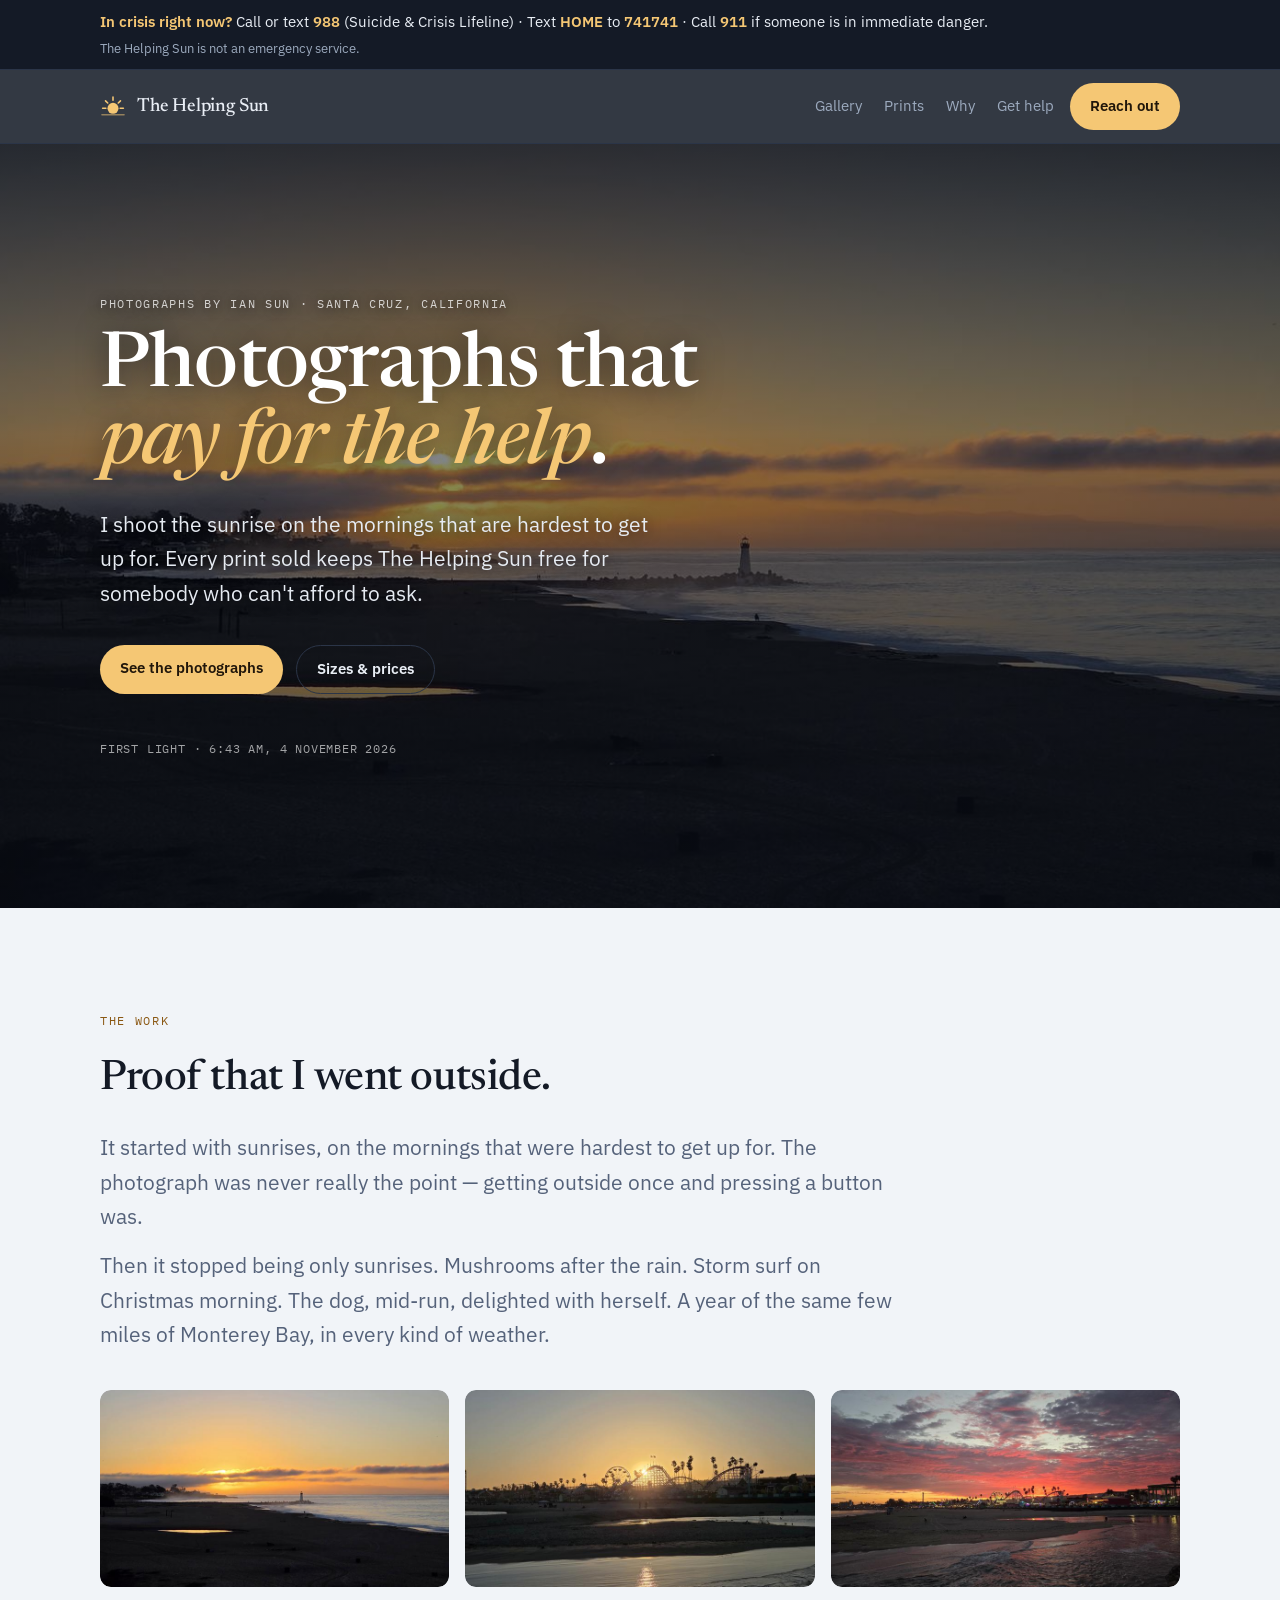
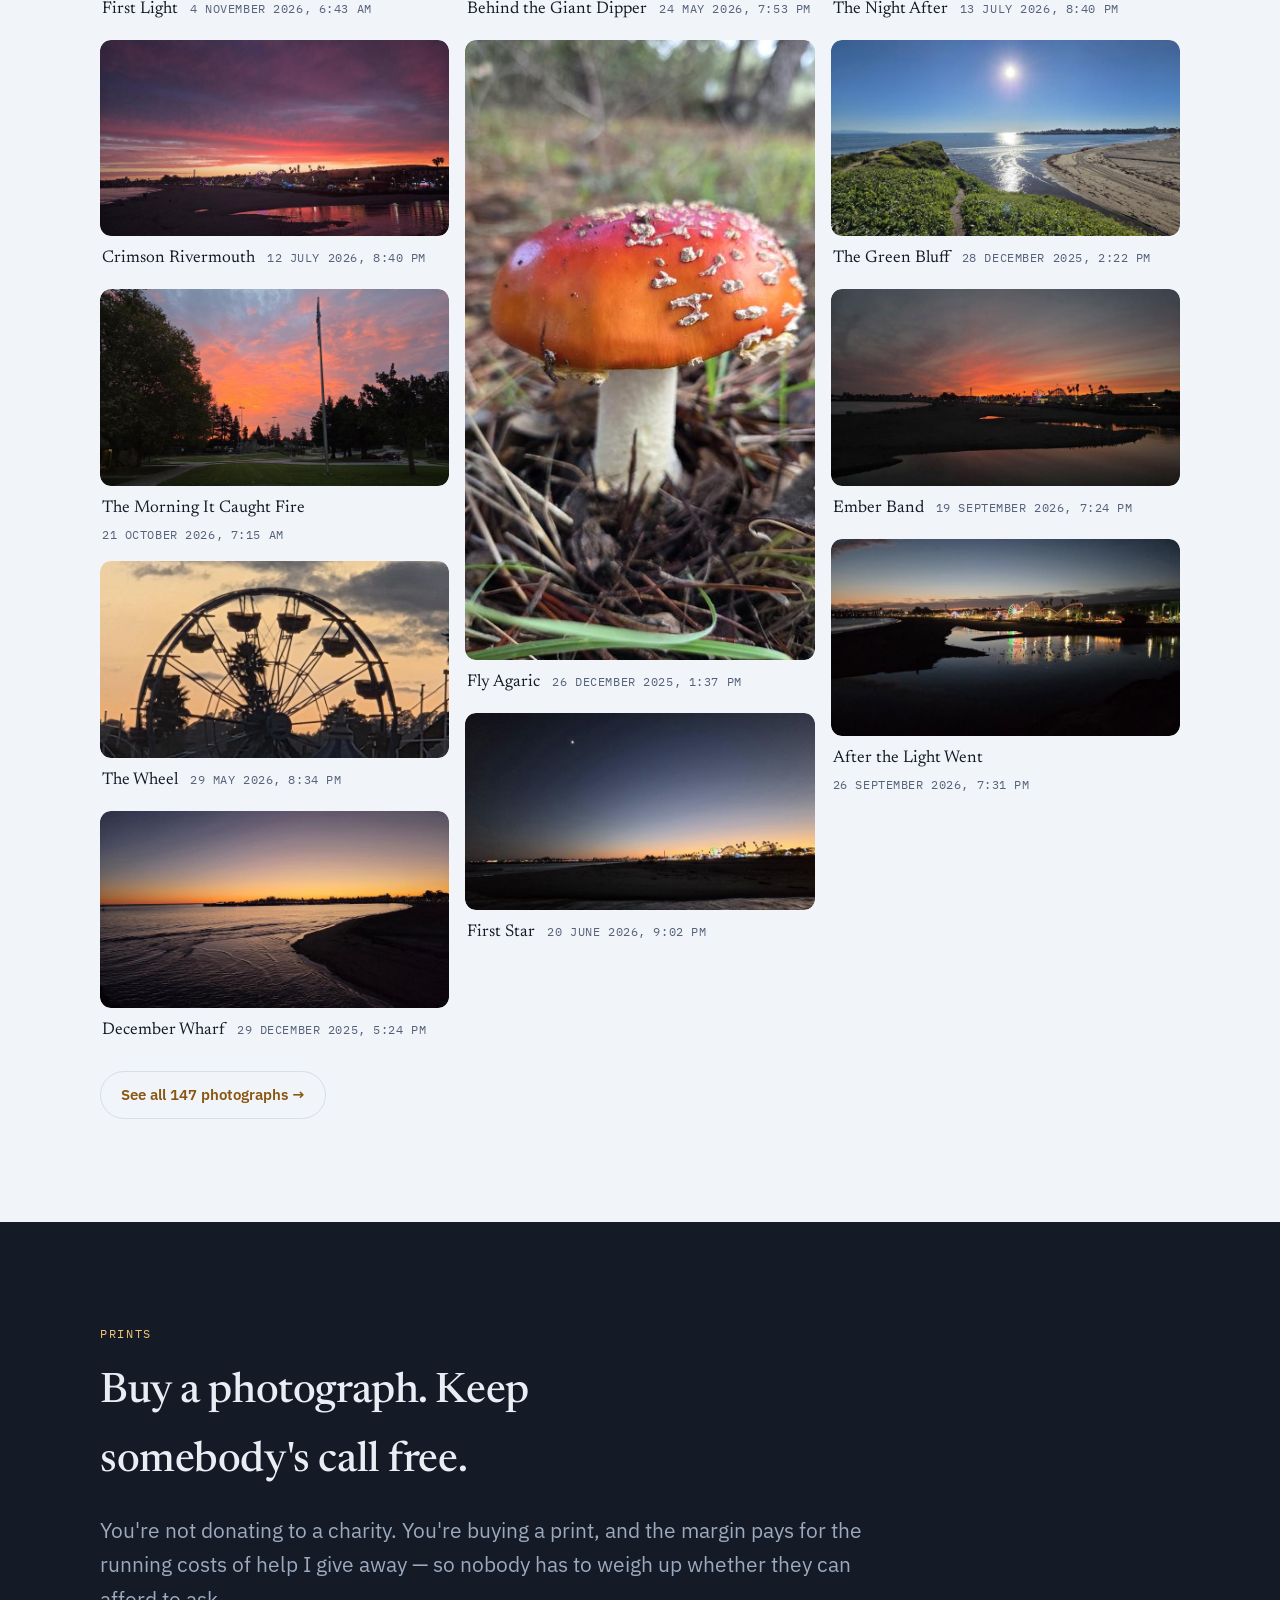
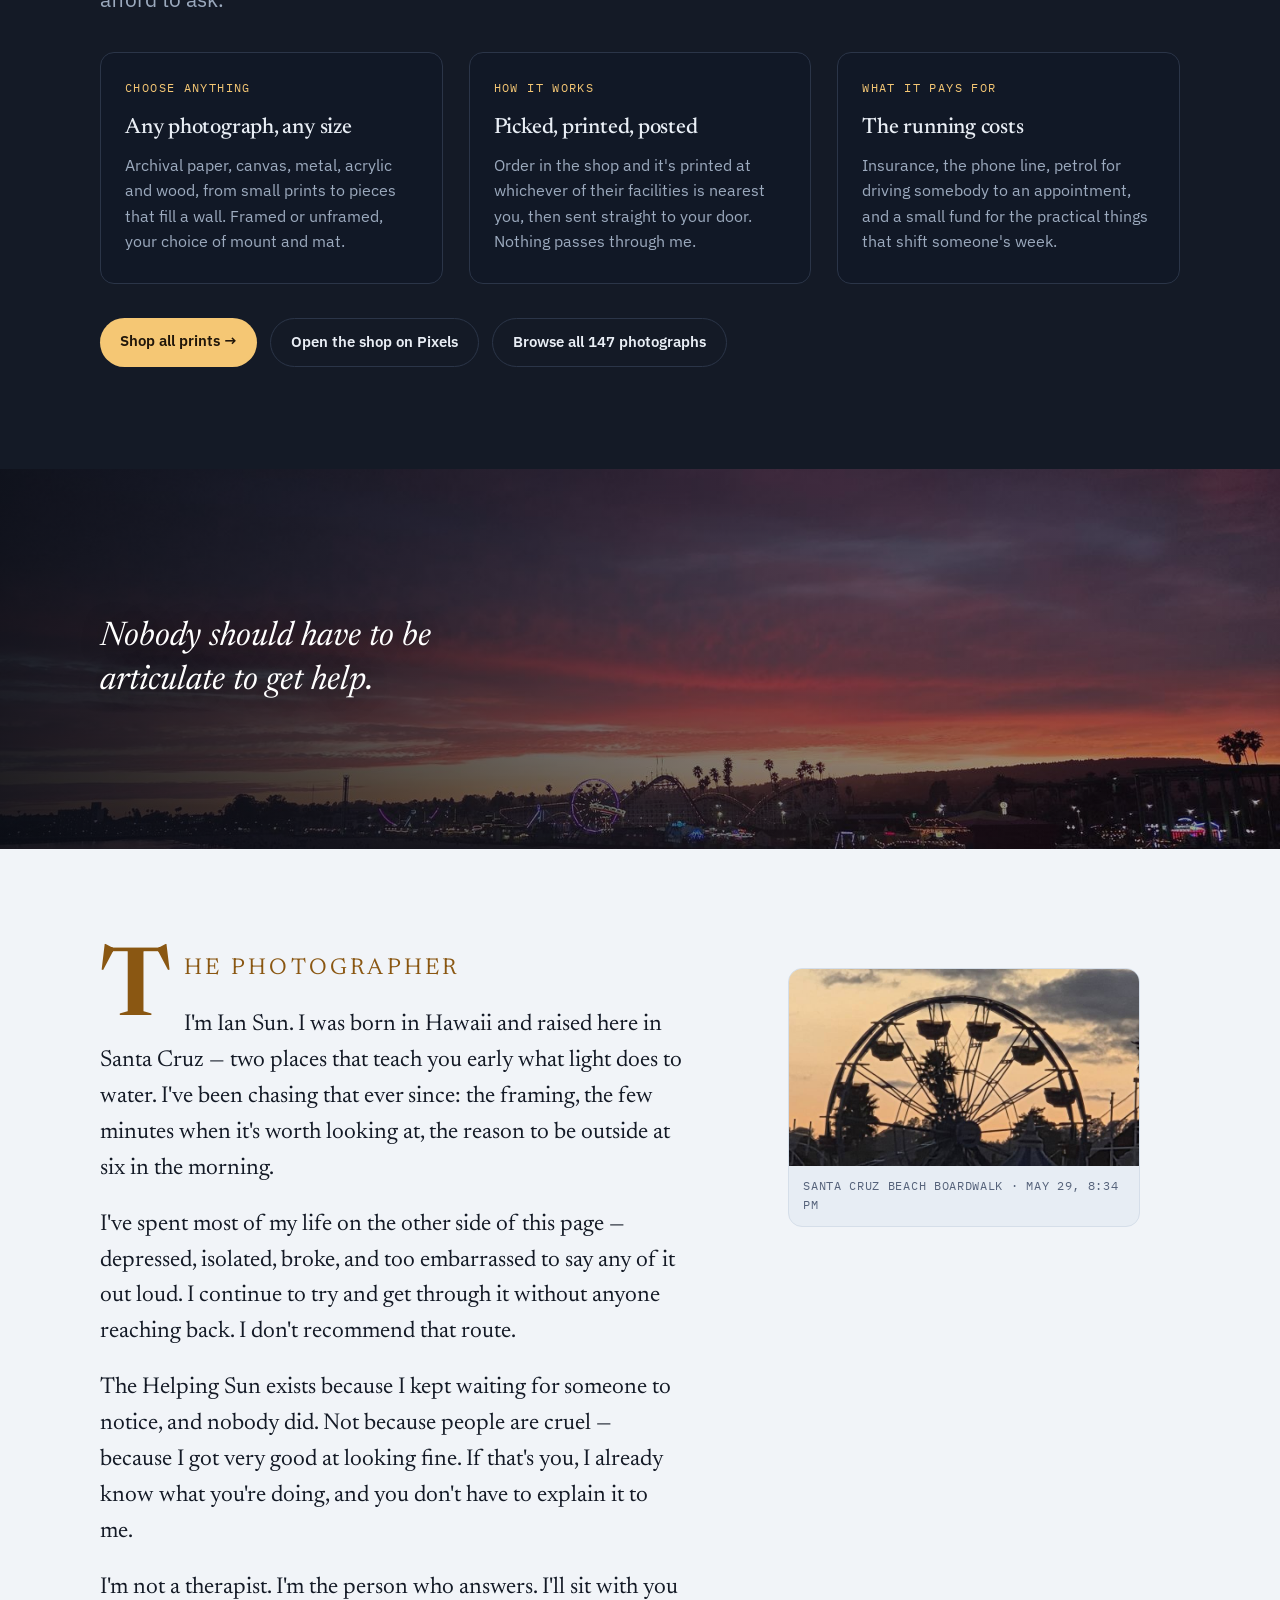
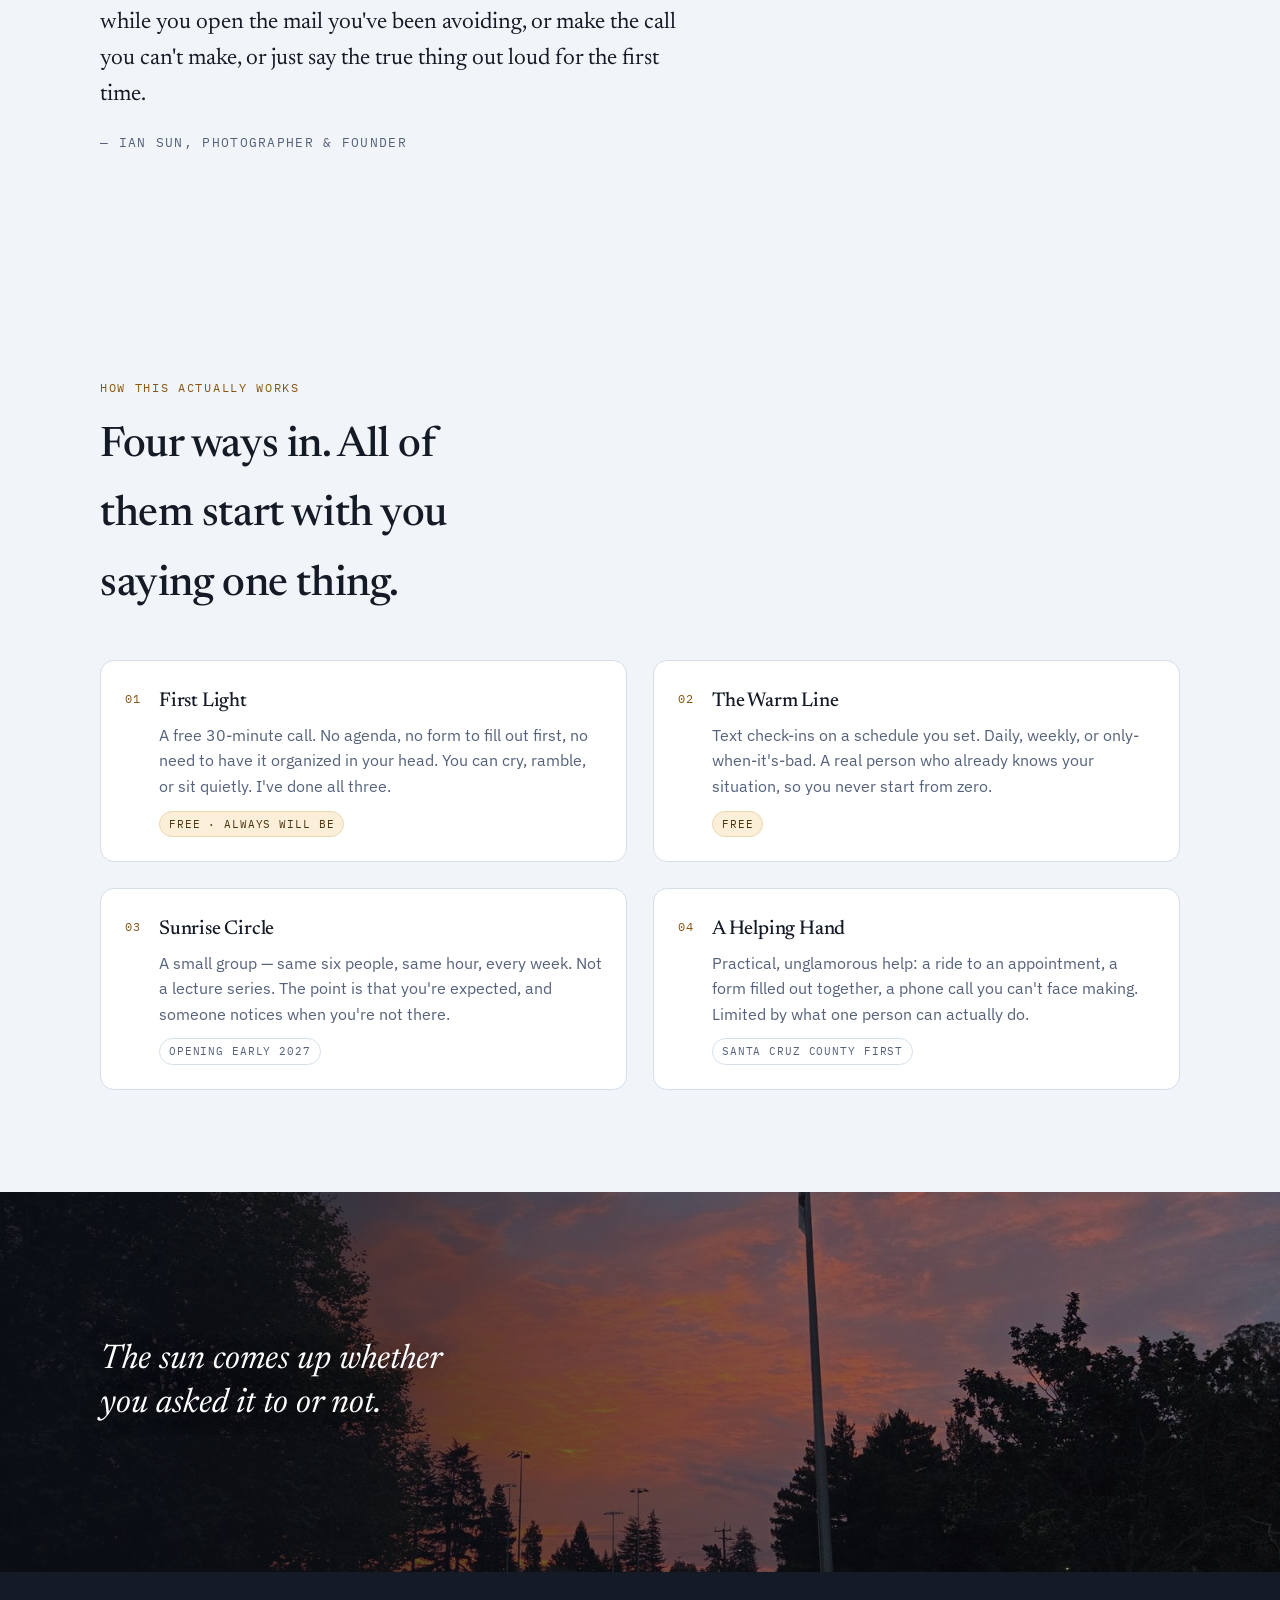
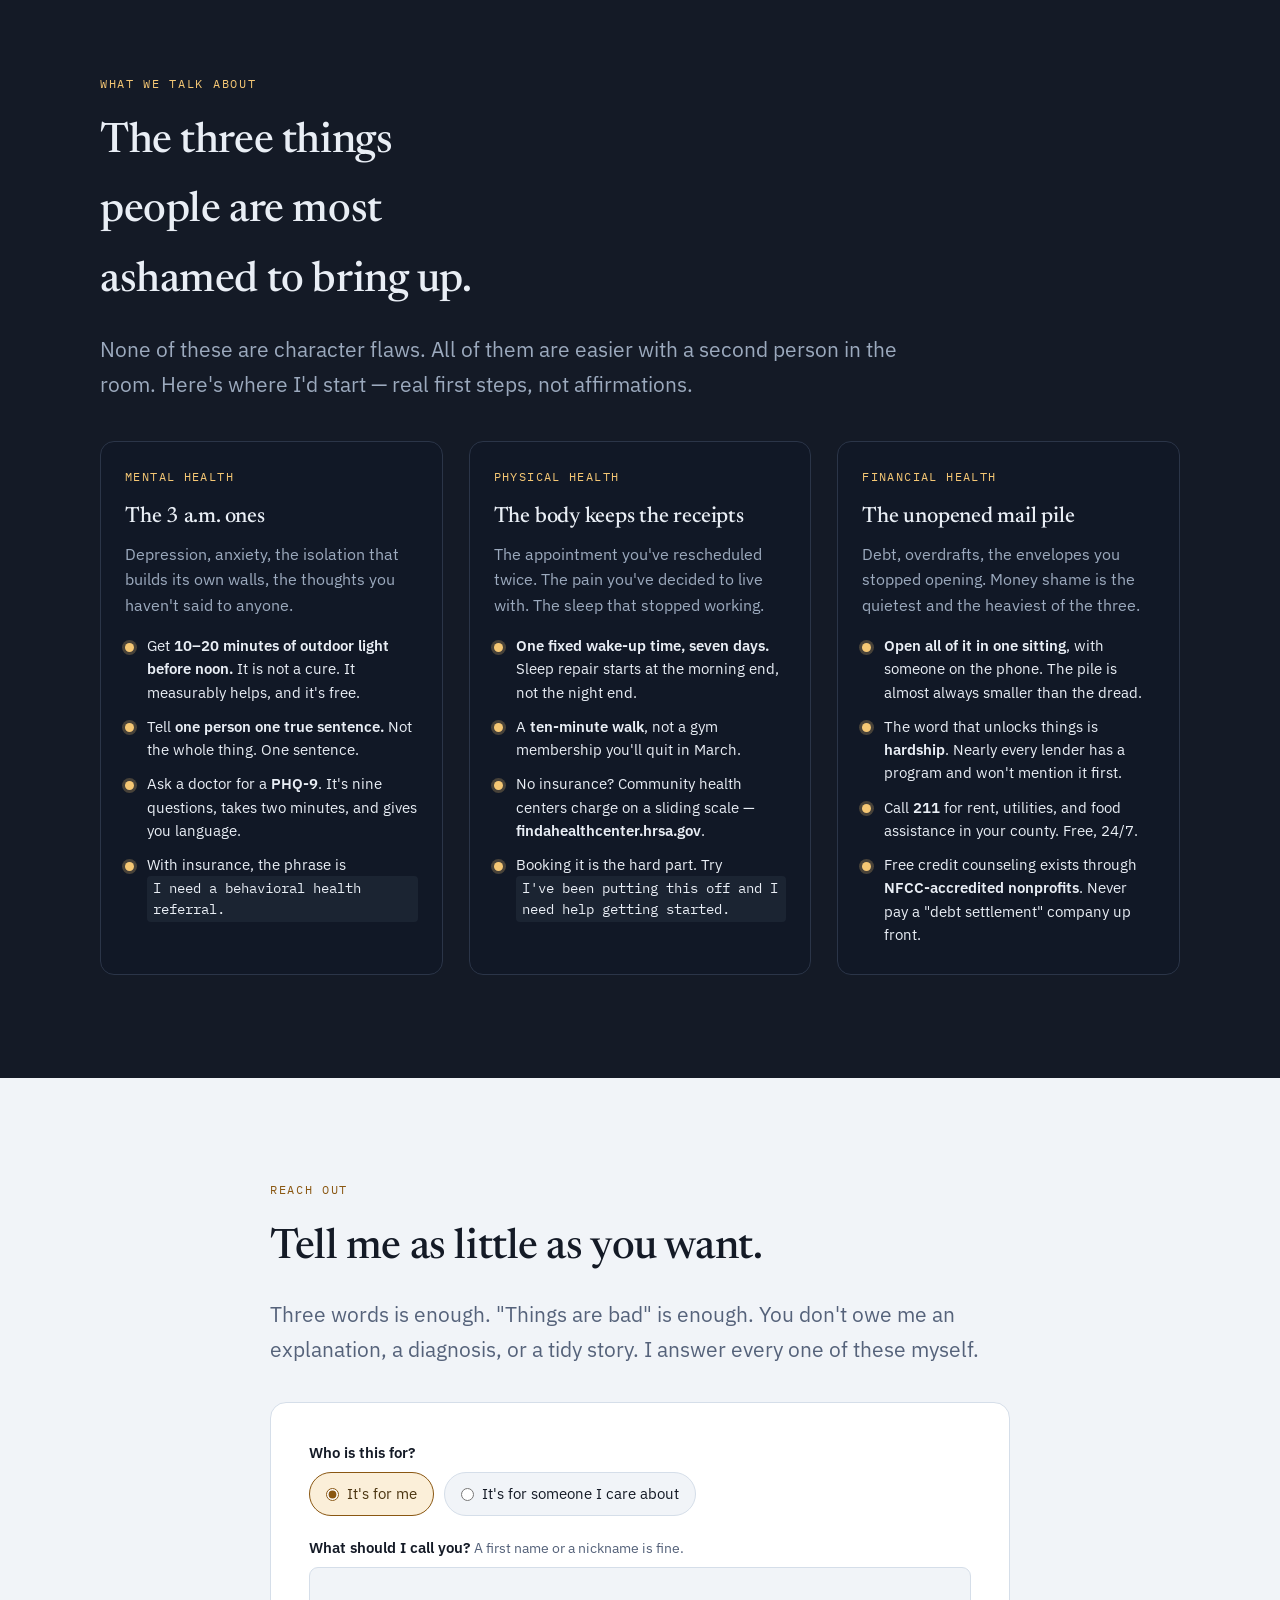
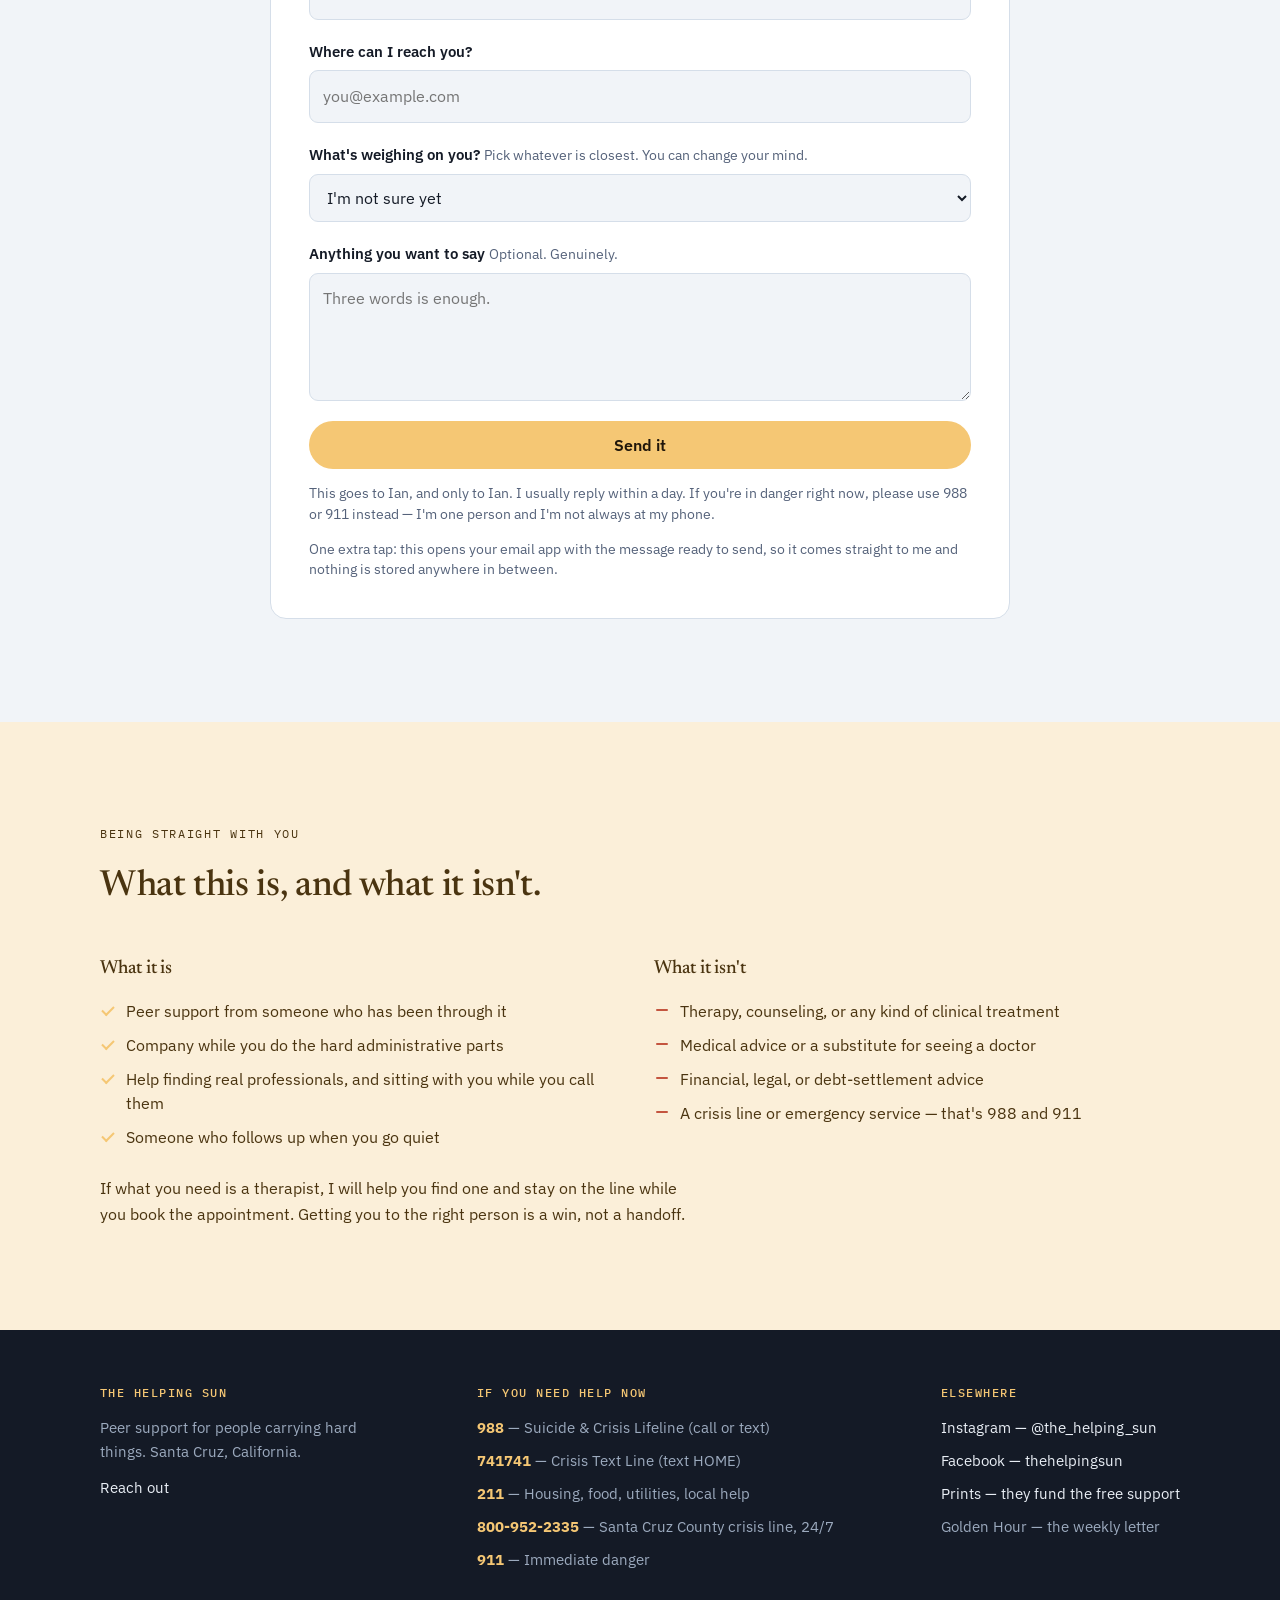
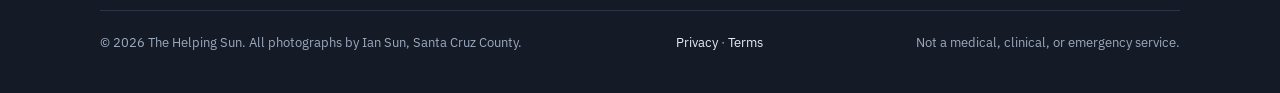
==== site/index.html @ 59887aac "Stop the site mirroring the shop, and show only names a person chose Ian asked for this plainly: loa" ====
<!doctype html>
<html lang="en">
<head>
<meta charset="utf-8">
<meta name="viewport" content="width=device-width, initial-scale=1, viewport-fit=cover">
<meta name="claude:viewport-fit-sides" content="cover">
<title>The Helping Sun</title>
<link rel="canonical" href="https://thehelpingsun.com/">
<meta name="description" content="Landscape photographs of the Monterey Bay and Santa Cruz County by Ian Sun. Every print sold pays for The Helping Sun — free peer support for people carrying hard things.">
<meta property="og:title" content="The Helping Sun">
<meta property="og:description" content="I shoot the sunrise on the mornings that are hardest to get up for. Every print sold keeps the help free.">
<meta property="og:image" content="https://thehelpingsun.com/img/sunrise-lighthouse-1400.jpg">
<meta property="og:url" content="https://thehelpingsun.com">
<meta property="og:type" content="website">
<meta property="og:site_name" content="The Helping Sun">
<meta property="og:image:width" content="1400">
<meta property="og:image:height" content="788">
<meta property="og:image:alt" content="Sunrise over Monterey Bay with Walton Lighthouse on the jetty">
<meta name="twitter:card" content="summary_large_image">
<meta name="twitter:title" content="The Helping Sun">
<meta name="twitter:description" content="I shoot the sunrise on the mornings that are hardest to get up for. Every print sold keeps the help free.">
<meta name="twitter:image" content="https://thehelpingsun.com/img/sunrise-lighthouse-1400.jpg">
<meta name="theme-color" content="#141A26">
<link rel="icon" href="img/logo-mark.svg" type="image/svg+xml">
<link rel="apple-touch-icon" href="img/logo-mark-180.png">
<link rel="preconnect" href="https://fonts.googleapis.com">
<link rel="preconnect" href="https://fonts.gstatic.com" crossorigin>
<link rel="stylesheet" href="https://fonts.googleapis.com/css2?family=Newsreader:ital,opsz,wght@0,6..72,400;0,6..72,500;0,6..72,600;1,6..72,400&family=IBM+Plex+Sans:wght@400;500;600&family=IBM+Plex+Mono:wght@400;500&display=swap">
<style>
/* Layout: a horizon down the page — night bands where the hard things are named,
   daylight bands where the help is offered. Ian's own sunrises carry the color. */
:root{
  --bg:#F1F4F8; --surface:#FFFFFF; --surface-2:#E7EDF4;
  --fg:#141A26; --muted:#55627A; --line:#D5DEE9;
  --deep:#141A26; --deep-fg:#E9EEF5; --deep-muted:#9CAABE; --deep-line:#2B3548;
  --sun:#F5C774; --sun-deep:#8A5712; --ember:#C4553F; --plum:#56334B;
  --wash:#FBEFD9; --wash-fg:#4A3410; --wash-line:#EBD8AF;
  --ff-display:"Newsreader",Georgia,"Times New Roman",serif;
  --ff-body:"IBM Plex Sans",system-ui,-apple-system,"Segoe UI",sans-serif;
  --ff-mono:"IBM Plex Mono",ui-monospace,"SF Mono",Menlo,monospace;
  --gut:max(20px, env(safe-area-inset-left, 0px));
  --gutr:max(20px, env(safe-area-inset-right, 0px));
  --maxw:1120px;
  color-scheme: light;
}
@media (prefers-color-scheme: dark){ :root:not([data-theme="light"]){
  --bg:#0D131D; --surface:#151D2A; --surface-2:#1B2533;
  --fg:#E9EEF5; --muted:#95A4B8; --line:#263244;
  --deep:#070B12; --deep-fg:#E9EEF5; --deep-muted:#95A4B8; --deep-line:#1E2838;
  --sun:#F5C774; --sun-deep:#F5C774; --ember:#EE8672;
  --wash:#231B0E; --wash-fg:#F3DAA6; --wash-line:#3C2F15;
  color-scheme: dark;
}}
:root[data-theme="dark"]{
  --bg:#0D131D; --surface:#151D2A; --surface-2:#1B2533;
  --fg:#E9EEF5; --muted:#95A4B8; --line:#263244;
  --deep:#070B12; --deep-fg:#E9EEF5; --deep-muted:#95A4B8; --deep-line:#1E2838;
  --sun:#F5C774; --sun-deep:#F5C774; --ember:#EE8672;
  --wash:#231B0E; --wash-fg:#F3DAA6; --wash-line:#3C2F15;
  color-scheme: dark;
}

*,*::before,*::after{box-sizing:border-box}
html{-webkit-text-size-adjust:100%}
body{margin:0;background:var(--bg);color:var(--fg);font-family:var(--ff-body);
  font-size:17px;line-height:1.65;-webkit-font-smoothing:antialiased}
img{max-width:100%;display:block}
[hidden]{display:none!important}
a{color:var(--sun-deep)}
h1,h2,h3{font-family:var(--ff-display);font-weight:500;text-wrap:balance;margin:0;letter-spacing:-0.01em}
p{margin:0}
:focus-visible{outline:3px solid var(--sun);outline-offset:3px;border-radius:2px}
@media (prefers-reduced-motion:reduce){*{animation-duration:.001ms!important;transition-duration:.001ms!important}}

.wrap{max-width:var(--maxw);margin-inline:auto;padding-left:var(--gut);padding-right:var(--gutr)}
.band{padding-block:clamp(56px,8vw,104px)}
.band--deep{background:var(--deep);color:var(--deep-fg)}
.band--deep h2,.band--deep h3{color:var(--deep-fg)}
.band--wash{background:var(--wash);color:var(--wash-fg)}
.eyebrow{font-family:var(--ff-mono);font-size:12px;letter-spacing:.14em;text-transform:uppercase;
  color:var(--sun-deep);margin:0 0 14px}
.band--deep .eyebrow{color:var(--sun)}
.lede{font-size:clamp(18px,2.2vw,21px);color:var(--muted);max-width:62ch}
.band--deep .lede{color:var(--deep-muted)}
.skip{position:absolute;left:-9999px}
.skip:focus{left:12px;top:12px;z-index:99;background:var(--sun);color:#141A26;padding:10px 16px;border-radius:6px}

/* ---- crisis strip ---- */
.crisis{background:var(--deep);color:var(--deep-fg);border-bottom:1px solid var(--deep-line);
  font-size:14.5px;line-height:1.5}
.crisis .wrap{padding-block:11px;display:flex;flex-wrap:wrap;gap:6px 18px;align-items:baseline}
.crisis b{color:var(--sun);font-weight:600}
.crisis .note{color:var(--deep-muted);font-size:13px}

/* ---- header ---- */
.site-head{position:sticky;top:env(safe-area-inset-top,0px);z-index:20;
  background:color-mix(in srgb, var(--deep) 86%, transparent);
  backdrop-filter:blur(10px);border-bottom:1px solid var(--deep-line);color:var(--deep-fg)}
body::before{content:"";position:fixed;inset:0 0 auto;height:env(safe-area-inset-top,0px);
  z-index:30;background:var(--deep)}
.site-head .wrap{display:flex;align-items:center;gap:16px;padding-block:13px}
.brand{display:flex;align-items:center;gap:11px;font-family:var(--ff-display);font-size:19px;
  color:var(--deep-fg);text-decoration:none;font-weight:500;letter-spacing:-.01em;white-space:nowrap}
.brand .mark{width:26px;height:26px;flex:none}
.nav{margin-left:auto;display:flex;gap:22px;align-items:center}
.nav a{color:var(--deep-muted);text-decoration:none;font-size:15px}
.nav a:hover{color:var(--sun)}
@media (max-width:760px){ .nav{display:none} }
.btn{display:inline-block;background:var(--sun);color:#20160A;text-decoration:none;
  font-weight:600;font-size:15px;padding:11px 20px;border-radius:999px;border:0;cursor:pointer;
  font-family:var(--ff-body);transition:transform .15s ease, box-shadow .15s ease}
.btn:hover{transform:translateY(-1px);box-shadow:0 6px 20px rgba(245,199,116,.3)}
.btn--ghost{background:transparent;color:var(--deep-fg);border:1px solid var(--deep-line)}
.btn--ghost:hover{border-color:var(--sun);color:var(--sun);box-shadow:none}
.btn--wide{width:100%;text-align:center;padding:14px 20px;font-size:16px}

/* ---- hero ---- */
.hero{position:relative;background:var(--deep);color:#FFF;isolation:isolate}
.hero picture,.hero img{position:absolute;inset:0;width:100%;height:100%;object-fit:cover;z-index:-2}
.hero::after{content:"";position:absolute;inset:0;z-index:-1;
  background:linear-gradient(180deg, rgba(10,14,22,.82) 0%, rgba(10,14,22,.46) 38%, rgba(10,14,22,.72) 100%)}
.hero .wrap{padding-block:clamp(72px,13vw,150px)}
.hero h1{font-size:clamp(38px,7.2vw,76px);line-height:1.02;color:#FFF;max-width:14ch;
  text-shadow:0 2px 28px rgba(6,10,16,.5)}
.hero h1 em{font-style:italic;color:var(--sun)}
.hero .sub{margin-top:22px;font-size:clamp(17px,2.3vw,21px);color:#E6EBF2;max-width:44ch;
  text-shadow:0 1px 14px rgba(6,10,16,.6)}
.hero .cta{margin-top:34px;display:flex;gap:13px;flex-wrap:wrap}
.hero .credit{margin-top:46px;font-family:var(--ff-mono);font-size:11.5px;letter-spacing:.07em;
  color:rgba(255,255,255,.62);text-transform:uppercase}

/* ---- generic grid ---- */
.grid{display:grid;gap:clamp(18px,2.4vw,26px);margin-top:40px}
.g3{grid-template-columns:repeat(auto-fit,minmax(265px,1fr))}
.g2{grid-template-columns:repeat(2,1fr)}
@media (max-width:720px){ .g2{grid-template-columns:1fr} }
.card{background:var(--surface);border:1px solid var(--line);border-radius:14px;
  padding:26px 24px 28px;min-width:0}
.band--deep .card{background:#111826;border-color:var(--deep-line)}
.card h3{font-size:22px;margin-bottom:6px}
.card .kicker{font-family:var(--ff-mono);font-size:11.5px;letter-spacing:.12em;text-transform:uppercase;
  color:var(--ember);margin-bottom:12px}
.band--deep .card .kicker{color:var(--sun)}
.card p{color:var(--muted);font-size:15.5px}
.band--deep .card p{color:var(--deep-muted)}
.steps{list-style:none;padding:0;margin:16px 0 0;display:flex;flex-direction:column;gap:11px}
.steps li{font-size:15px;line-height:1.55;padding-left:22px;position:relative;color:var(--fg)}
.band--deep .steps li{color:var(--deep-fg)}
.steps li::before{content:"";position:absolute;left:0;top:.56em;width:9px;height:9px;border-radius:50%;
  background:var(--sun);box-shadow:0 0 0 3px color-mix(in srgb,var(--sun) 24%,transparent)}
.steps b{font-weight:600}
.steps .say{font-family:var(--ff-mono);font-size:13.5px;background:var(--surface-2);
  padding:2px 6px;border-radius:4px;display:inline-block;color:var(--fg)}
.band--deep .steps .say{background:#1B2432;color:var(--deep-fg)}

/* ---- story ---- */
.story{display:grid;grid-template-columns:1.15fr .85fr;gap:clamp(28px,5vw,64px);align-items:start}
@media (max-width:860px){ .story{grid-template-columns:1fr} }
.story p{font-family:var(--ff-display);font-size:clamp(19px,2.3vw,23px);line-height:1.56;margin-bottom:20px}
.story p:first-of-type::first-letter{float:left;font-size:4.1em;line-height:.82;padding:4px 10px 0 0;
  color:var(--sun-deep);font-weight:600}
.story .sig{font-family:var(--ff-mono);font-size:13px;letter-spacing:.1em;text-transform:uppercase;
  color:var(--muted);margin-top:8px}
.figure{border-radius:14px;overflow:hidden;border:1px solid var(--line);background:var(--surface-2)}
.figure img{width:100%;height:auto;aspect-ratio:16/9;object-fit:cover}
.figure figcaption{font-family:var(--ff-mono);font-size:11.5px;letter-spacing:.06em;color:var(--muted);
  padding:11px 14px;text-transform:uppercase}

/* ---- full-bleed photo break ---- */
.break{position:relative;height:clamp(220px,34vw,380px);overflow:hidden;background:var(--deep)}
.break img{width:100%;height:100%;object-fit:cover}
.break .quote{position:absolute;inset:0;display:flex;align-items:center;
  background:linear-gradient(90deg, rgba(10,14,22,.86) 0%, rgba(10,14,22,.52) 55%, rgba(10,14,22,.3) 100%)}
.break .quote div{max-width:var(--maxw);margin-inline:auto;width:100%;
  padding-left:var(--gut);padding-right:var(--gutr)}
.break blockquote{margin:0;font-family:var(--ff-display);font-style:italic;color:#FFF;
  font-size:clamp(21px,3.4vw,34px);line-height:1.3;max-width:19ch;text-shadow:0 2px 20px rgba(6,10,16,.55)}

/* ---- sunrise log ---- */
.log{margin-top:36px;overflow-x:auto;padding-bottom:14px;-webkit-overflow-scrolling:touch}
.log ul{display:flex;gap:16px;list-style:none;margin:0;padding:0}
.log li{flex:0 0 clamp(230px,30vw,300px)}
.log img{width:100%;height:auto;aspect-ratio:3/2;object-fit:cover;border-radius:11px;background:var(--surface-2)}
.log .when{font-family:var(--ff-mono);font-size:11.5px;letter-spacing:.06em;color:var(--muted);
  margin-top:9px;text-transform:uppercase}
.band--deep .log .when{color:var(--deep-muted)}
.log .cap{font-size:14px;color:var(--muted);margin-top:3px;line-height:1.45}
.band--deep .log .cap{color:var(--deep-muted)}

/* ---- offers ---- */
.offer{display:flex;gap:18px;align-items:flex-start;background:var(--surface);
  border:1px solid var(--line);border-radius:14px;padding:24px;min-width:0}
.offer .n{font-family:var(--ff-mono);font-size:12px;color:var(--sun-deep);flex:none;padding-top:4px;
  letter-spacing:.08em}
.offer h3{font-size:20px;margin-bottom:5px}
.offer p{color:var(--muted);font-size:15.5px}
.offer .tag{display:inline-block;font-family:var(--ff-mono);font-size:11px;letter-spacing:.08em;
  text-transform:uppercase;padding:3px 9px;border-radius:999px;margin-top:11px;
  background:var(--wash);color:var(--wash-fg);border:1px solid var(--wash-line)}
.offer .tag--soon{background:transparent;color:var(--muted);border-color:var(--line)}

/* ---- form ---- */
.form-wrap{background:var(--surface);border:1px solid var(--line);border-radius:16px;
  padding:clamp(24px,3.4vw,38px);margin-top:36px}
.field{display:flex;flex-direction:column;gap:7px;margin-bottom:20px;min-width:0}
.field label{font-size:14.5px;font-weight:600}
.field .hint{font-size:13.5px;color:var(--muted);font-weight:400}
input[type=text],input[type=email],select,textarea{font:inherit;font-size:16px;color:var(--fg);
  background:var(--bg);border:1px solid var(--line);border-radius:9px;padding:12px 13px;width:100%;
  font-family:var(--ff-body)}
textarea{min-height:128px;resize:vertical;line-height:1.55}
.radios{display:flex;gap:10px;flex-wrap:wrap}
.radios label{display:flex;align-items:center;gap:8px;border:1px solid var(--line);border-radius:999px;
  padding:9px 16px;font-size:14.5px;font-weight:400;cursor:pointer;background:var(--bg)}
.radios input{accent-color:var(--sun-deep);margin:0}
.radios label:has(input:checked){border-color:var(--sun-deep);background:var(--wash);color:var(--wash-fg)}
.form-note{font-size:13.5px;color:var(--muted);margin-top:14px;line-height:1.55}
.sent{background:var(--wash);border:1px solid var(--wash-line);color:var(--wash-fg);
  border-radius:12px;padding:22px 24px;margin-top:20px}
.sent h3{font-size:20px;margin-bottom:8px;color:var(--wash-fg)}
.mailrow{display:flex;gap:10px;align-items:center;flex-wrap:wrap;margin-top:14px}
.mail{font-family:var(--ff-mono);font-size:15px;user-select:all;background:var(--surface);
  border:1px solid var(--line);border-radius:8px;padding:9px 13px;color:var(--fg)}
.copy{font-family:var(--ff-body);font-size:14px;font-weight:600;background:transparent;cursor:pointer;
  border:1px solid var(--line);border-radius:8px;padding:9px 15px;color:var(--fg)}
.copy:hover{border-color:var(--sun-deep);color:var(--sun-deep)}

/* ---- is / isn't ---- */
.isnt{display:grid;grid-template-columns:1fr 1fr;gap:clamp(18px,3vw,28px);margin-top:36px}
@media (max-width:720px){ .isnt{grid-template-columns:1fr} }
.isnt ul{list-style:none;margin:14px 0 0;padding:0;display:flex;flex-direction:column;gap:10px}
.isnt li{font-size:15.5px;padding-left:26px;position:relative;line-height:1.55}
.isnt h3{font-size:19px}
.yes li::before{content:"";position:absolute;left:2px;top:.46em;width:12px;height:7px;
  border-left:2.5px solid var(--sun);border-bottom:2.5px solid var(--sun);transform:rotate(-45deg)}
.no li::before{content:"";position:absolute;left:2px;top:.66em;width:12px;height:2.5px;
  background:var(--ember);border-radius:2px}

/* ---- footer ---- */
.foot{background:var(--deep);color:var(--deep-muted);padding-block:54px 40px;font-size:14.5px}
.foot a{color:var(--deep-fg);text-decoration:none}
.foot a:hover{color:var(--sun)}
.foot-top{display:flex;flex-wrap:wrap;gap:34px;justify-content:space-between}
.foot h4{font-family:var(--ff-mono);font-size:11.5px;letter-spacing:.13em;text-transform:uppercase;
  color:var(--sun);margin:0 0 13px;font-weight:500}
.foot ul{list-style:none;margin:0;padding:0;display:flex;flex-direction:column;gap:9px}
.foot .fine{border-top:1px solid var(--deep-line);margin-top:38px;padding-top:22px;font-size:13px;
  line-height:1.6;display:flex;flex-wrap:wrap;gap:12px 26px;justify-content:space-between}

/* ---- photography-first homepage ---- */
.hero-eyebrow{font-family:var(--ff-mono);font-size:12px;letter-spacing:.14em;text-transform:uppercase;
  color:rgba(255,255,255,.76);margin:0 0 16px;text-shadow:0 1px 12px rgba(6,10,16,.7)}
.home-grid{columns:3 270px;column-gap:16px;margin-top:38px}
.shot{break-inside:avoid;margin:0 0 16px;display:block}
.shot-btn{display:block;padding:0;border:0;background:none;cursor:zoom-in;width:100%;
  border-radius:11px;overflow:hidden;line-height:0}
.shot-btn img{width:100%;height:auto;border-radius:11px;background:var(--surface-2);
  transition:transform .35s ease, filter .35s ease}
.shot-btn:hover img{transform:scale(1.025);filter:brightness(1.05)}
.shot figcaption{display:flex;flex-wrap:wrap;gap:3px 12px;align-items:baseline;padding:9px 2px 0}
.shot .t{font-family:var(--ff-display);font-size:17px}
.shot .w{font-family:var(--ff-mono);font-size:11.5px;letter-spacing:.05em;color:var(--muted);text-transform:uppercase}
.btn--line{background:transparent;color:var(--sun-deep);border:1px solid var(--line)}
.btn--line:hover{border-color:var(--sun-deep);box-shadow:none}
.prices{width:100%;border-collapse:collapse;margin:26px 0 10px;font-size:16px;color:var(--deep-fg)}
.prices th,.prices td{text-align:left;padding:11px 12px;border-bottom:1px solid var(--deep-line)}
.prices th{font-family:var(--ff-mono);font-size:11.5px;letter-spacing:.1em;text-transform:uppercase;
  color:var(--deep-muted);font-weight:500}
.prices td:last-child{text-align:right;font-variant-numeric:tabular-nums;white-space:nowrap;
  font-family:var(--ff-mono);color:var(--sun)}
.shot{position:relative}
@media (max-width:520px){}
dialog.lb{border:0;padding:0;background:#070B12;max-width:100vw;max-height:100vh;width:100%;height:100%}
dialog.lb::backdrop{background:#070B12}
.lb-inner{height:100%;display:flex;flex-direction:column;align-items:center;justify-content:center;
  gap:16px;padding:max(18px,env(safe-area-inset-top,0px)) 18px max(18px,env(safe-area-inset-bottom,0px))}
.lb-inner img{max-width:100%;max-height:70vh;width:auto;height:auto;border-radius:8px;object-fit:contain}
.lb-cap{color:#EDF1F6;text-align:center;font-family:var(--ff-display);font-size:19px}
.lb-cap span{display:block;font-family:var(--ff-mono);font-size:11.5px;letter-spacing:.07em;
  text-transform:uppercase;color:rgba(255,255,255,.6);margin-top:5px}
.lb-close{position:fixed;top:max(14px,env(safe-area-inset-top,0px));right:16px;background:rgba(255,255,255,.1);
  color:#fff;border:0;border-radius:999px;width:42px;height:42px;font-size:22px;cursor:pointer;line-height:1}
.lb-nav{position:fixed;top:50%;transform:translateY(-50%);background:rgba(255,255,255,.1);color:#fff;
  border:0;border-radius:999px;width:46px;height:46px;font-size:22px;cursor:pointer;line-height:1}
.lb-prev{left:12px} .lb-next{right:12px}
.lb-close:hover,.lb-nav:hover{background:rgba(245,199,116,.3)}
@media (max-width:700px){ .lb-nav{display:none} }
</style>
</head>
<body>
<a class="skip" href="#main">Skip to content</a>

<div class="crisis">
  <div class="wrap">
    <span><b>In crisis right now?</b> Call or text <b>988</b> (Suicide &amp; Crisis Lifeline) · Text <b>HOME</b> to <b>741741</b> · Call <b>911</b> if someone is in immediate danger.</span>
    <span class="note">The Helping Sun is not an emergency service.</span>
  </div>
</div>

<header class="site-head">
  <div class="wrap">
    <a class="brand" href="#top">
      <svg class="mark" viewBox="0 0 40 40" aria-hidden="true">
        <circle cx="20" cy="22" r="8.5" fill="#F5C774"/>
        <path d="M20 4.5v5M31.5 10.5l-3.4 3.4M36 22h-5M4 22h5M8.5 10.5l3.4 3.4" stroke="#F5C774" stroke-width="2.4" stroke-linecap="round" fill="none"/>
        <path d="M3 32h34" stroke="#F5C774" stroke-width="2.4" stroke-linecap="round" opacity=".5"/>
      </svg>
      The Helping Sun
    </a>
    <nav class="nav">
      <a href="#gallery">Gallery</a>
      <a href="#prints">Prints</a>
      <a href="#story">Why</a>
      <a href="#areas">Get help</a>
    </nav>
    <a class="btn" href="#ask">Reach out</a>
  </div>
</header>

<section class="hero" id="top">
  <picture>
    <source media="(max-width:700px)" srcset="img/sunrise-lighthouse-800.jpg">
    <source media="(max-width:1400px)" srcset="img/sunrise-lighthouse-1400.jpg">
    <img src="img/sunrise-lighthouse-2400.jpg" alt="Sunrise over Monterey Bay with Walton Lighthouse silhouetted on the jetty" fetchpriority="high" width="4000" height="2252">
  </picture>
  <div class="wrap">
    <p class="hero-eyebrow">Photographs by Ian Sun · Santa Cruz, California</p>
    <h1>Photographs that <em>pay for the help</em>.</h1>
    <p class="sub">I shoot the sunrise on the mornings that are hardest to get up for. Every print sold keeps The Helping Sun free for somebody who can't afford to ask.</p>
    <div class="cta">
      <a class="btn" href="#gallery">See the photographs</a>
      <a class="btn btn--ghost" href="#prints">Sizes &amp; prices</a>
    </div>
    <p class="credit">First Light · 6:43 am, 4 November 2026</p>
  </div>
</section>

<main id="main">

<section class="band" id="gallery">
  <div class="wrap">
    <p class="eyebrow">The work</p>
    <h2 style="font-size:clamp(28px,4.4vw,42px);max-width:20ch">Proof that I went outside.</h2>
    <p class="lede" style="margin-top:16px">It started with sunrises, on the mornings that were hardest to get up for. The photograph was never really the point — getting outside once and pressing a button was.</p>
    <p class="lede" style="margin-top:14px">Then it stopped being only sunrises. Mushrooms after the rain. Storm surf on Christmas morning. The dog, mid-run, delighted with herself. A year of the same few miles of Monterey Bay, in every kind of weather.</p>
    <div class="home-grid">
        <figure class="shot" data-slug="20261104_064349" data-title="First Light" data-when="4 November 2026, 6:43 am" data-place="Walton Lighthouse, Santa Cruz">
          <button type="button" class="shot-btn" aria-label="Enlarge photograph from 4 November 2026, 6:43 am">
            <img src="gallery/20261104_064349-t.jpg" alt="First Light — Walton Lighthouse, Santa Cruz" loading="lazy" width="760" height="428">
          </button>
          <figcaption><span class="t">First Light</span><span class="w">4 November 2026, 6:43 am</span></figcaption>
        </figure>
        <figure class="shot" data-slug="20260712_204036" data-title="Crimson Rivermouth" data-when="12 July 2026, 8:40 pm" data-place="San Lorenzo Rivermouth">
          <button type="button" class="shot-btn" aria-label="Enlarge photograph from 12 July 2026, 8:40 pm">
            <img src="gallery/20260712_204036-t.jpg" alt="Crimson Rivermouth — San Lorenzo Rivermouth" loading="lazy" width="760" height="428">
          </button>
          <figcaption><span class="t">Crimson Rivermouth</span><span class="w">12 July 2026, 8:40 pm</span></figcaption>
        </figure>
        <figure class="shot" data-slug="20261021_071526" data-title="The Morning It Caught Fire" data-when="21 October 2026, 7:15 am" data-place="Santa Cruz">
          <button type="button" class="shot-btn" aria-label="Enlarge photograph from 21 October 2026, 7:15 am">
            <img src="gallery/20261021_071526-t.jpg" alt="The Morning It Caught Fire — Santa Cruz" loading="lazy" width="760" height="428">
          </button>
          <figcaption><span class="t">The Morning It Caught Fire</span><span class="w">21 October 2026, 7:15 am</span></figcaption>
        </figure>
        <figure class="shot" data-slug="20260529_203449" data-title="The Wheel" data-when="29 May 2026, 8:34 pm" data-place="Beach Boardwalk, Santa Cruz">
          <button type="button" class="shot-btn" aria-label="Enlarge photograph from 29 May 2026, 8:34 pm">
            <img src="gallery/20260529_203449-t.jpg" alt="The Wheel — Beach Boardwalk, Santa Cruz" loading="lazy" width="760" height="428">
          </button>
          <figcaption><span class="t">The Wheel</span><span class="w">29 May 2026, 8:34 pm</span></figcaption>
        </figure>
        <figure class="shot" data-slug="20251229_172403" data-title="December Wharf" data-when="29 December 2025, 5:24 pm" data-place="Santa Cruz">
          <button type="button" class="shot-btn" aria-label="Enlarge photograph from 29 December 2025, 5:24 pm">
            <img src="gallery/20251229_172403-t.jpg" alt="December Wharf — Santa Cruz" loading="lazy" width="760" height="428">
          </button>
          <figcaption><span class="t">December Wharf</span><span class="w">29 December 2025, 5:24 pm</span></figcaption>
        </figure>
        <figure class="shot" data-slug="20260524_195347" data-title="Behind the Giant Dipper" data-when="24 May 2026, 7:53 pm" data-place="Beach Boardwalk, Santa Cruz">
          <button type="button" class="shot-btn" aria-label="Enlarge photograph from 24 May 2026, 7:53 pm">
            <img src="gallery/20260524_195347-t.jpg" alt="Behind the Giant Dipper — Beach Boardwalk, Santa Cruz" loading="lazy" width="760" height="428">
          </button>
          <figcaption><span class="t">Behind the Giant Dipper</span><span class="w">24 May 2026, 7:53 pm</span></figcaption>
        </figure>
        <figure class="shot" data-slug="20251226_133752" data-title="Fly Agaric" data-when="26 December 2025, 1:37 pm" data-place="Santa Cruz County">
          <button type="button" class="shot-btn" aria-label="Enlarge photograph from 26 December 2025, 1:37 pm">
            <img src="gallery/20251226_133752-t.jpg" alt="Fly Agaric — Santa Cruz County" loading="lazy" width="428" height="760">
          </button>
          <figcaption><span class="t">Fly Agaric</span><span class="w">26 December 2025, 1:37 pm</span></figcaption>
        </figure>
        <figure class="shot" data-slug="20260620_210208" data-title="First Star" data-when="20 June 2026, 9:02 pm" data-place="Main Beach, Santa Cruz">
          <button type="button" class="shot-btn" aria-label="Enlarge photograph from 20 June 2026, 9:02 pm">
            <img src="gallery/20260620_210208-t.jpg" alt="First Star — Main Beach, Santa Cruz" loading="lazy" width="760" height="428">
          </button>
          <figcaption><span class="t">First Star</span><span class="w">20 June 2026, 9:02 pm</span></figcaption>
        </figure>
        <figure class="shot" data-slug="20260713_204007" data-title="The Night After" data-when="13 July 2026, 8:40 pm" data-place="San Lorenzo Rivermouth">
          <button type="button" class="shot-btn" aria-label="Enlarge photograph from 13 July 2026, 8:40 pm">
            <img src="gallery/20260713_204007-t.jpg" alt="The Night After — San Lorenzo Rivermouth" loading="lazy" width="760" height="428">
          </button>
          <figcaption><span class="t">The Night After</span><span class="w">13 July 2026, 8:40 pm</span></figcaption>
        </figure>
        <figure class="shot" data-slug="20251228_142219" data-title="The Green Bluff" data-when="28 December 2025, 2:22 pm" data-place="Santa Cruz">
          <button type="button" class="shot-btn" aria-label="Enlarge photograph from 28 December 2025, 2:22 pm">
            <img src="gallery/20251228_142219-t.jpg" alt="The Green Bluff — Santa Cruz" loading="lazy" width="760" height="428">
          </button>
          <figcaption><span class="t">The Green Bluff</span><span class="w">28 December 2025, 2:22 pm</span></figcaption>
        </figure>
        <figure class="shot" data-slug="20260919_192400" data-title="Ember Band" data-when="19 September 2026, 7:24 pm" data-place="Main Beach, Santa Cruz">
          <button type="button" class="shot-btn" aria-label="Enlarge photograph from 19 September 2026, 7:24 pm">
            <img src="gallery/20260919_192400-t.jpg" alt="Ember Band — Main Beach, Santa Cruz" loading="lazy" width="760" height="428">
          </button>
          <figcaption><span class="t">Ember Band</span><span class="w">19 September 2026, 7:24 pm</span></figcaption>
        </figure>
        <figure class="shot" data-slug="20260926_193109" data-title="After the Light Went" data-when="26 September 2026, 7:31 pm" data-place="Santa Cruz">
          <button type="button" class="shot-btn" aria-label="Enlarge photograph from 26 September 2026, 7:31 pm">
            <img src="gallery/20260926_193109-t.jpg" alt="After the Light Went — Santa Cruz" loading="lazy" width="760" height="428">
          </button>
          <figcaption><span class="t">After the Light Went</span><span class="w">26 September 2026, 7:31 pm</span></figcaption>
        </figure>
    </div>
    <p style="margin-top:26px"><a class="btn btn--line" href="/prints">See all 147 photographs →</a></p>
  </div>
</section>

<section class="band band--deep" id="prints">
  <div class="wrap">
    <p class="eyebrow">Prints</p>
    <h2 style="font-size:clamp(28px,4.4vw,42px);max-width:22ch">Buy a photograph. Keep somebody's call free.</h2>
    <p class="lede" style="margin-top:16px">You're not donating to a charity. You're buying a print, and the margin pays for the running costs of help I give away — so nobody has to weigh up whether they can afford to ask.</p>

    <div class="grid g3" style="margin-top:36px">
      <article class="card">
        <p class="kicker">Choose anything</p>
        <h3>Any photograph, any size</h3>
        <p>Archival paper, canvas, metal, acrylic and wood, from small prints to pieces that fill a wall. Framed or unframed, your choice of mount and mat.</p>
      </article>
      <article class="card">
        <p class="kicker">How it works</p>
        <h3>Picked, printed, posted</h3>
        <p>Order in the shop and it's printed at whichever of their facilities is nearest you, then sent straight to your door. Nothing passes through me.</p>
      </article>
      <article class="card">
        <p class="kicker">What it pays for</p>
        <h3>The running costs</h3>
        <p>Insurance, the phone line, petrol for driving somebody to an appointment, and a small fund for the practical things that shift someone's week.</p>
      </article>
    </div>

    <p style="margin-top:34px;display:flex;gap:13px;flex-wrap:wrap">
      <a class="btn" href="/shop">Shop all prints &rarr;</a>
      <a class="btn btn--ghost" href="https://ian-sun.pixels.com/shop">Open the shop on Pixels</a>
      <a class="btn btn--ghost" href="/prints">Browse all 147 photographs</a>
    </p>
  </div>
</section>

<div class="break">
  <img src="img/crimson-rivermouth-1600.jpg" alt="Crimson clouds over the Boardwalk mirrored in the San Lorenzo rivermouth" loading="lazy" width="1600" height="901">
  <div class="quote"><div><blockquote>Nobody should have to be articulate to get help.</blockquote></div></div>
</div>


<section class="band" id="story">
  <div class="wrap">
    <div class="story">
      <div>
        <p class="eyebrow">The photographer</p>
        <p>I'm Ian Sun. I was born in Hawaii and raised here in Santa Cruz — two places that teach you early what light does to water. I've been chasing that ever since: the framing, the few minutes when it's worth looking at, the reason to be outside at six in the morning.</p>
        <p>I've spent most of my life on the other side of this page — depressed, isolated, broke, and too embarrassed to say any of it out loud. I continue to try and get through it without anyone reaching back. I don't recommend that route.</p>
        <p>The Helping Sun exists because I kept waiting for someone to notice, and nobody did. Not because people are cruel — because I got very good at looking fine. If that's you, I already know what you're doing, and you don't have to explain it to me.</p>
        <p>I'm not a therapist. I'm the person who answers. I'll sit with you while you open the mail you've been avoiding, or make the call you can't make, or just say the true thing out loud for the first time.</p>
        <p class="sig">— Ian Sun, photographer &amp; founder</p>
      </div>
      <figure class="figure">
        <img src="img/ferris-wheel-800.jpg" alt="The Boardwalk ferris wheel in silhouette against a peach-colored dusk" loading="lazy" width="800" height="450">
        <figcaption>Santa Cruz Beach Boardwalk · May 29, 8:34 pm</figcaption>
      </figure>
    </div>
  </div>
</section>

<section class="band" id="help">
  <div class="wrap">
    <p class="eyebrow">How this actually works</p>
    <h2 style="font-size:clamp(28px,4.4vw,42px);max-width:20ch">Four ways in. All of them start with you saying one thing.</h2>

    <div class="grid g2">
      <article class="offer">
        <span class="n">01</span>
        <div>
          <h3>First Light</h3>
          <p>A free 30-minute call. No agenda, no form to fill out first, no need to have it organized in your head. You can cry, ramble, or sit quietly. I've done all three.</p>
          <span class="tag">Free · Always will be</span>
        </div>
      </article>

      <article class="offer">
        <span class="n">02</span>
        <div>
          <h3>The Warm Line</h3>
          <p>Text check-ins on a schedule you set. Daily, weekly, or only-when-it's-bad. A real person who already knows your situation, so you never start from zero.</p>
          <span class="tag">Free</span>
        </div>
      </article>

      <article class="offer">
        <span class="n">03</span>
        <div>
          <h3>Sunrise Circle</h3>
          <p>A small group — same six people, same hour, every week. Not a lecture series. The point is that you're expected, and someone notices when you're not there.</p>
          <span class="tag tag--soon">Opening early 2027</span>
        </div>
      </article>

      <article class="offer">
        <span class="n">04</span>
        <div>
          <h3>A Helping Hand</h3>
          <p>Practical, unglamorous help: a ride to an appointment, a form filled out together, a phone call you can't face making. Limited by what one person can actually do.</p>
          <span class="tag tag--soon">Santa Cruz County first</span>
        </div>
      </article>
    </div>
  </div>
</section>

<div class="break">
  <img src="img/fire-morning-1600.jpg" alt="A morning sky burning pink and orange above the park" loading="lazy" width="1600" height="901">
  <div class="quote"><div><blockquote>The sun comes up whether you asked it to or not.</blockquote></div></div>
</div>


<section class="band band--deep" id="areas">
  <div class="wrap">
    <p class="eyebrow">What we talk about</p>
    <h2 style="font-size:clamp(28px,4.4vw,42px);max-width:18ch">The three things people are most ashamed to bring up.</h2>
    <p class="lede" style="margin-top:16px">None of these are character flaws. All of them are easier with a second person in the room. Here's where I'd start — real first steps, not affirmations.</p>

    <div class="grid g3">
      <article class="card">
        <p class="kicker">Mental health</p>
        <h3>The 3 a.m. ones</h3>
        <p>Depression, anxiety, the isolation that builds its own walls, the thoughts you haven't said to anyone.</p>
        <ul class="steps">
          <li>Get <b>10–20 minutes of outdoor light before noon.</b> It is not a cure. It measurably helps, and it's free.</li>
          <li>Tell <b>one person one true sentence.</b> Not the whole thing. One sentence.</li>
          <li>Ask a doctor for a <b>PHQ-9</b>. It's nine questions, takes two minutes, and gives you language.</li>
          <li>With insurance, the phrase is <span class="say">I need a behavioral health referral.</span></li>
        </ul>
      </article>

      <article class="card">
        <p class="kicker">Physical health</p>
        <h3>The body keeps the receipts</h3>
        <p>The appointment you've rescheduled twice. The pain you've decided to live with. The sleep that stopped working.</p>
        <ul class="steps">
          <li><b>One fixed wake-up time, seven days.</b> Sleep repair starts at the morning end, not the night end.</li>
          <li>A <b>ten-minute walk</b>, not a gym membership you'll quit in March.</li>
          <li>No insurance? Community health centers charge on a sliding scale — <b>findahealthcenter.hrsa.gov</b>.</li>
          <li>Booking it is the hard part. Try <span class="say">I've been putting this off and I need help getting started.</span></li>
        </ul>
      </article>

      <article class="card">
        <p class="kicker">Financial health</p>
        <h3>The unopened mail pile</h3>
        <p>Debt, overdrafts, the envelopes you stopped opening. Money shame is the quietest and the heaviest of the three.</p>
        <ul class="steps">
          <li><b>Open all of it in one sitting</b>, with someone on the phone. The pile is almost always smaller than the dread.</li>
          <li>The word that unlocks things is <b>hardship</b>. Nearly every lender has a program and won't mention it first.</li>
          <li>Call <b>211</b> for rent, utilities, and food assistance in your county. Free, 24/7.</li>
          <li>Free credit counseling exists through <b>NFCC-accredited nonprofits</b>. Never pay a "debt settlement" company up front.</li>
        </ul>
      </article>
    </div>
  </div>
</section>

<section class="band" id="ask">
  <div class="wrap" style="max-width:780px">
    <p class="eyebrow">Reach out</p>
    <h2 style="font-size:clamp(28px,4.4vw,42px)">Tell me as little as you want.</h2>
    <p class="lede" style="margin-top:14px">Three words is enough. "Things are bad" is enough. You don't owe me an explanation, a diagnosis, or a tidy story. I answer every one of these myself.</p>

    <div class="form-wrap">
      <form id="ask-form" novalidate>
        <div class="field">
          <label id="who-label">Who is this for?</label>
          <div class="radios" role="radiogroup" aria-labelledby="who-label">
            <label><input type="radio" name="who" value="me" id="who-me" checked> It's for me</label>
            <label><input type="radio" name="who" value="someone" id="who-someone"> It's for someone I care about</label>
          </div>
        </div>

        <div class="field">
          <label for="name">What should I call you? <span class="hint">A first name or a nickname is fine.</span></label>
          <input type="text" id="name" name="name" autocomplete="given-name">
        </div>

        <div class="field">
          <label for="email">Where can I reach you?</label>
          <input type="email" id="email" name="email" autocomplete="email" placeholder="you@example.com">
        </div>

        <div class="field">
          <label for="topic">What's weighing on you? <span class="hint">Pick whatever is closest. You can change your mind.</span></label>
          <select id="topic" name="topic">
            <option value="unsure">I'm not sure yet</option>
            <option value="mental">My head — depression, anxiety, isolation</option>
            <option value="physical">My body — health I've been avoiding</option>
            <option value="money">Money — debt, bills, the mail pile</option>
            <option value="several">More than one of these</option>
          </select>
        </div>

        <div class="field">
          <label for="note">Anything you want to say <span class="hint">Optional. Genuinely.</span></label>
          <textarea id="note" name="note" placeholder="Three words is enough."></textarea>
        </div>

        <button class="btn btn--wide" type="submit">Send it</button>
        <p class="form-note">This goes to Ian, and only to Ian. I usually reply within a day. If you're in danger right now, please use 988 or 911 instead — I'm one person and I'm not always at my phone.</p>
        <p class="form-note" id="fallback-note" hidden>One extra tap: this opens your email app with the message ready to send, so it comes straight to me and nothing is stored anywhere in between.</p>
      </form>

      <div class="sent" id="sent" hidden>
        <h3 id="sent-title">That took something. Thank you.</h3>
        <p id="sent-body">I'll come back to you within a day. If it's urgent before then, email me directly:</p>
        <p id="sent-action" hidden style="margin-top:16px">
          <a class="btn" id="open-mail" href="#">Open my email app</a>
        </p>
        <div class="mailrow">
          <span class="mail" id="mail">hello@thehelpingsun.com</span>
          <button class="copy" type="button" id="copy">Copy address</button>
        </div>
      </div>
    </div>
  </div>
</section>

<section class="band band--wash">
  <div class="wrap">
    <p class="eyebrow" style="color:var(--wash-fg)">Being straight with you</p>
    <h2 style="font-size:clamp(26px,3.8vw,36px);color:var(--wash-fg)">What this is, and what it isn't.</h2>
    <div class="isnt">
      <div>
        <h3 style="color:var(--wash-fg)">What it is</h3>
        <ul class="yes">
          <li>Peer support from someone who has been through it</li>
          <li>Company while you do the hard administrative parts</li>
          <li>Help finding real professionals, and sitting with you while you call them</li>
          <li>Someone who follows up when you go quiet</li>
        </ul>
      </div>
      <div>
        <h3 style="color:var(--wash-fg)">What it isn't</h3>
        <ul class="no">
          <li>Therapy, counseling, or any kind of clinical treatment</li>
          <li>Medical advice or a substitute for seeing a doctor</li>
          <li>Financial, legal, or debt-settlement advice</li>
          <li>A crisis line or emergency service — that's 988 and 911</li>
        </ul>
      </div>
    </div>
    <p style="margin-top:26px;max-width:60ch;font-size:16px">If what you need is a therapist, I will help you find one and stay on the line while you book the appointment. Getting you to the right person is a win, not a handoff.</p>
  </div>
</section>

</main>

<footer class="foot">
  <div class="wrap">
    <div class="foot-top">
      <div style="max-width:30ch">
        <h4>The Helping Sun</h4>
        <p style="margin-bottom:12px">Peer support for people carrying hard things. Santa Cruz, California.</p>
        <p><a href="#ask">Reach out</a></p>
      </div>
      <div>
        <h4>If you need help now</h4>
        <ul>
          <li><b style="color:var(--sun)">988</b> — Suicide &amp; Crisis Lifeline (call or text)</li>
          <li><b style="color:var(--sun)">741741</b> — Crisis Text Line (text HOME)</li>
          <li><b style="color:var(--sun)">211</b> — Housing, food, utilities, local help</li>
          <li><b style="color:var(--sun)">800-952-2335</b> — Santa Cruz County crisis line, 24/7</li>
          <li><b style="color:var(--sun)">911</b> — Immediate danger</li>
        </ul>
      </div>
      <div>
        <h4>Elsewhere</h4>
        <ul>
          <li><a href="https://instagram.com/the_helping_sun" rel="me">Instagram — @the_helping_sun</a></li>
          <li><a href="https://facebook.com/thehelpingsun" rel="me">Facebook — thehelpingsun</a></li>
          <li><a href="/prints">Prints — they fund the free support</a></li>
          <li>Golden Hour — the weekly letter</li>
        </ul>
      </div>
    </div>
    <div class="fine">
      <span>© 2026 The Helping Sun. All photographs by Ian Sun, Santa Cruz County.</span>
      <span><a href="/privacy">Privacy</a> · <a href="/terms">Terms</a></span>
      <span>Not a medical, clinical, or emergency service.</span>
    </div>
  </div>
</footer>

<dialog class="lb" id="lb" aria-label="Enlarged photograph">
  <div class="lb-inner">
    <img id="lb-img" src="" alt="">
    <p class="lb-cap" id="lb-cap"></p>
    <a class="btn" id="lb-buy" href="#" hidden>Buy a print &rarr;</a>
  </div>
  <button class="lb-close" id="lb-close" aria-label="Close">×</button>
  <button class="lb-nav lb-prev" id="lb-prev" aria-label="Previous photograph">‹</button>
  <button class="lb-nav lb-next" id="lb-next" aria-label="Next photograph">›</button>
</dialog>

<script>
(function(){
  // ---------------------------------------------------------------------
  //  PRINT SHOP
  //  Paste your Fine Art America storefront URL here and "Buy this print"
  //  buttons appear across the site. Leave it empty and ordering stays by
  //  email. See SELLING-PRINTS.md.
  // ---------------------------------------------------------------------
  // Ready to switch on: paste the URL below in once images are actually live
  // at ian-sun.pixels.com. It is empty on purpose until then —
  // a Buy button pointing at an empty shop is worse than no Buy button.
  var FAA_STORE = 'https://ian-sun.pixels.com/';

  var shots = [].slice.call(document.querySelectorAll('.shot'));
  var lb = document.getElementById('lb');
  if (!lb || !lb.showModal || !shots.length) return;
  var img = document.getElementById('lb-img');
  var cap = document.getElementById('lb-cap');
  var buy = document.getElementById('lb-buy');
  var i = 0;
  function show(n){
    i = (n + shots.length) % shots.length;
    var s = shots[i];
    img.src = 'gallery/' + s.dataset.slug + '.jpg';
    img.alt = s.dataset.title + ' \u2014 ' + s.dataset.place;
    cap.innerHTML = s.dataset.title + '<span>' + s.dataset.when + ' \u00b7 ' + s.dataset.place + '</span>';
    if (buy) {
      // Every photograph points at the shop front. The shop keeps its own
      // catalogue and its own names; this site does not mirror either, so
      // nothing here needs re-matching after an upload.
      if (FAA_STORE) { buy.href = FAA_STORE; buy.hidden = false; }
      else { buy.hidden = true; }
    }
  }
  shots.forEach(function(s, n){
    s.querySelector('.shot-btn').addEventListener('click', function(){
      show(n); if (!lb.open) lb.showModal();
    });
  });
  document.getElementById('lb-close').addEventListener('click', function(){ lb.close(); });
  document.getElementById('lb-prev').addEventListener('click', function(){ show(i-1); });
  document.getElementById('lb-next').addEventListener('click', function(){ show(i+1); });
  lb.addEventListener('click', function(e){ if (e.target === lb) lb.close(); });
  lb.addEventListener('keydown', function(e){
    if (e.key === 'ArrowRight') { e.preventDefault(); show(i+1); }
    if (e.key === 'ArrowLeft')  { e.preventDefault(); show(i-1); }
  });
})();
</script>

<script>
(function(){
  // ---------------------------------------------------------------------
  //  WHERE THE FORM GOES
  //
  //  ENDPOINT = ''  ->  no backend. The form hands off to the visitor's own
  //                     email app with the message prefilled. Nothing is
  //                     stored anywhere, and the page never claims a message
  //                     was received when it wasn't.
  //
  //  To take submissions in the background instead, create a free form at
  //  formspree.io (or usebasin.com) and paste the endpoint URL below.
  //  Nothing else needs changing. See README.md -> "Wiring up the form".
  // ---------------------------------------------------------------------
  var ENDPOINT = '';
  var ADDRESS  = 'hello@thehelpingsun.com';

  var form = document.getElementById('ask-form');
  var sent = document.getElementById('sent');
  var title = document.getElementById('sent-title');
  var body = document.getElementById('sent-body');
  var action = document.getElementById('sent-action');
  var openMail = document.getElementById('open-mail');
  var fallbackNote = document.getElementById('fallback-note');

  if (!ENDPOINT && fallbackNote) fallbackNote.hidden = false;

  function val(id){ var el = document.getElementById(id); return el ? el.value.trim() : ''; }

  function compose(){
    var who = (document.getElementById('who-someone') || {}).checked
      ? 'for someone I care about' : 'for me';
    var topicEl = document.getElementById('topic');
    var topic = topicEl ? topicEl.options[topicEl.selectedIndex].text : '';
    var name = val('name');
    var lines = [];
    if (name) lines.push('Name: ' + name);
    lines.push('This is ' + who + '.');
    if (topic) lines.push('Weighing on me: ' + topic);
    var note = val('note');
    if (note) lines.push('', note);
    lines.push('', '—', 'Sent from thehelpingsun.com');
    return {
      subject: 'Reaching out' + (name ? ' — ' + name : ''),
      body: lines.join('\n')
    };
  }

  function reveal(){
    form.hidden = true;
    sent.hidden = false;
    sent.setAttribute('tabindex','-1');
    sent.focus();
  }

  if (form) {
    form.addEventListener('submit', function(e){
      e.preventDefault();

      if (ENDPOINT) {
        var btn = form.querySelector('button[type=submit]');
        if (btn) { btn.disabled = true; btn.textContent = 'Sending…'; }
        fetch(ENDPOINT, {
          method: 'POST',
          body: new FormData(form),
          headers: { Accept: 'application/json' }
        }).then(function(r){
          if (!r.ok) throw new Error('bad status');
          reveal();
        }).catch(function(){
          // Never pretend it arrived. Fall back to the email hand-off.
          handoff();
        });
        return;
      }
      handoff();
    });
  }

  function handoff(){
    var m = compose();
    var href = 'mailto:' + ADDRESS +
      '?subject=' + encodeURIComponent(m.subject) +
      '&body=' + encodeURIComponent(m.body);
    if (openMail) openMail.setAttribute('href', href);
    if (title) title.textContent = 'One more tap and it reaches me.';
    if (body) body.textContent = 'Your message isn\u2019t sent yet. This opens your email app with it already written \u2014 just press send. If that doesn\u2019t work, copy the address below and paste it into your email.';
    if (action) action.hidden = false;
    reveal();
    // Nudge the mail app for people who expect it to just happen.
    try { window.location.href = href; } catch (err) {}
  }

  var copy = document.getElementById('copy');
  if (copy) {
    copy.addEventListener('click', function(){
      var addr = document.getElementById('mail').textContent.trim();
      var done = function(){ copy.textContent = 'Copied'; setTimeout(function(){ copy.textContent='Copy address'; }, 2000); };
      try {
        navigator.clipboard.writeText(addr).then(done, select);
      } catch (err) { select(); }
      function select(){
        var r = document.createRange();
        r.selectNodeContents(document.getElementById('mail'));
        var sel = window.getSelection(); sel.removeAllRanges(); sel.addRange(r);
        copy.textContent = 'Press \u2318/Ctrl+C';
        setTimeout(function(){ copy.textContent='Copy address'; }, 2600);
      }
    });
  }
})();
</script>
</body>
</html>
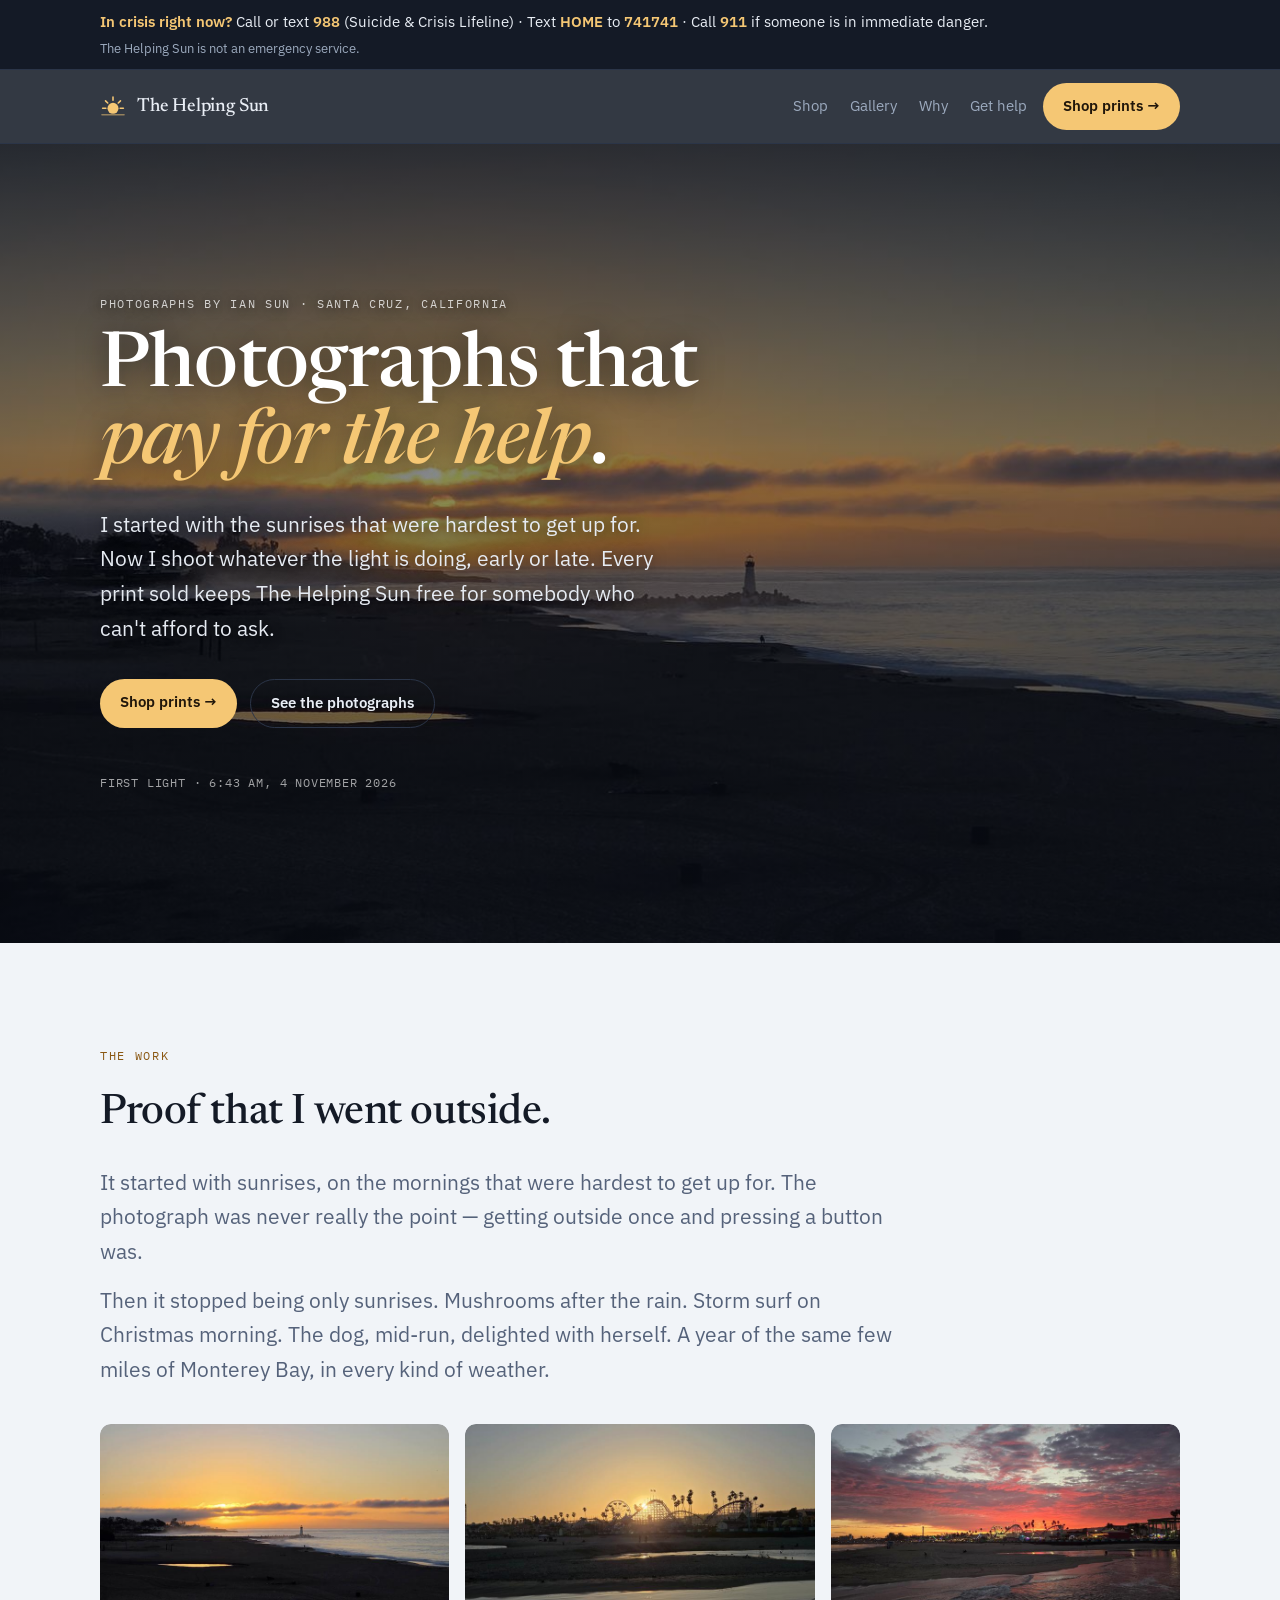
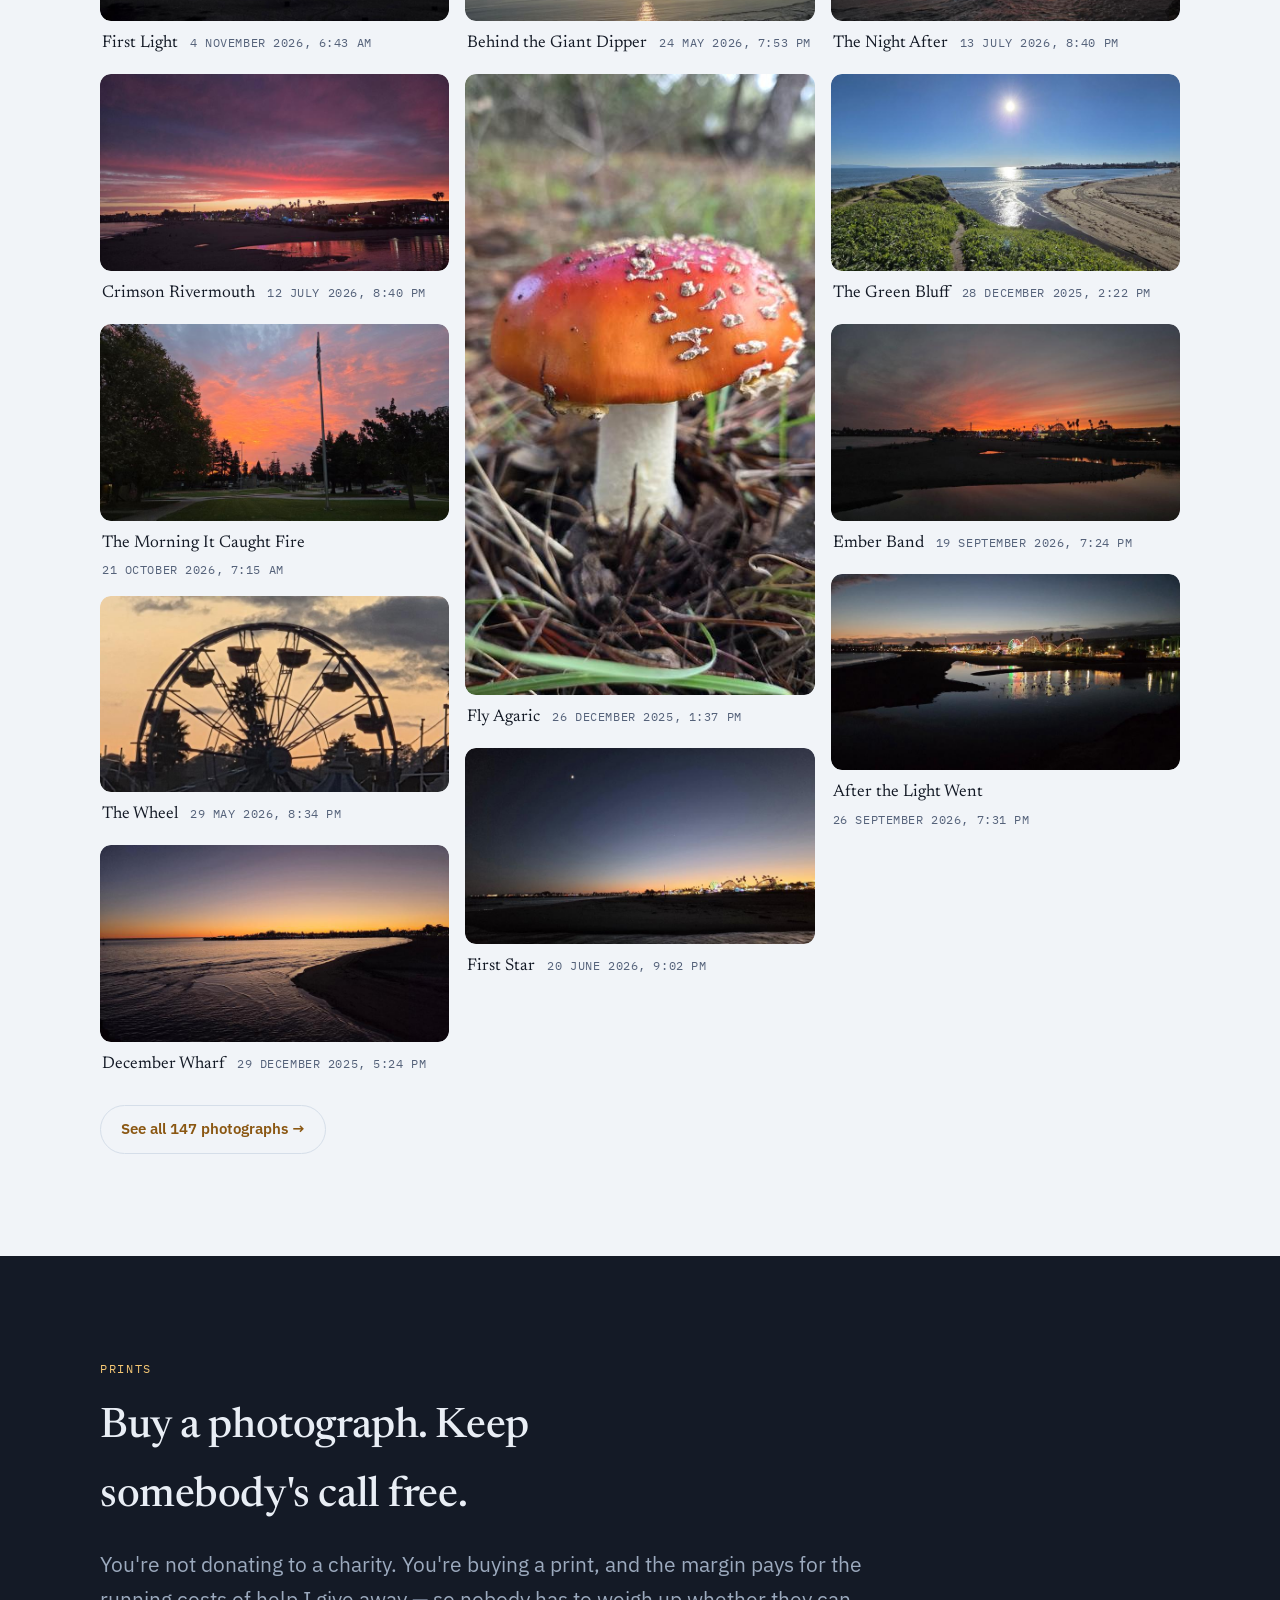
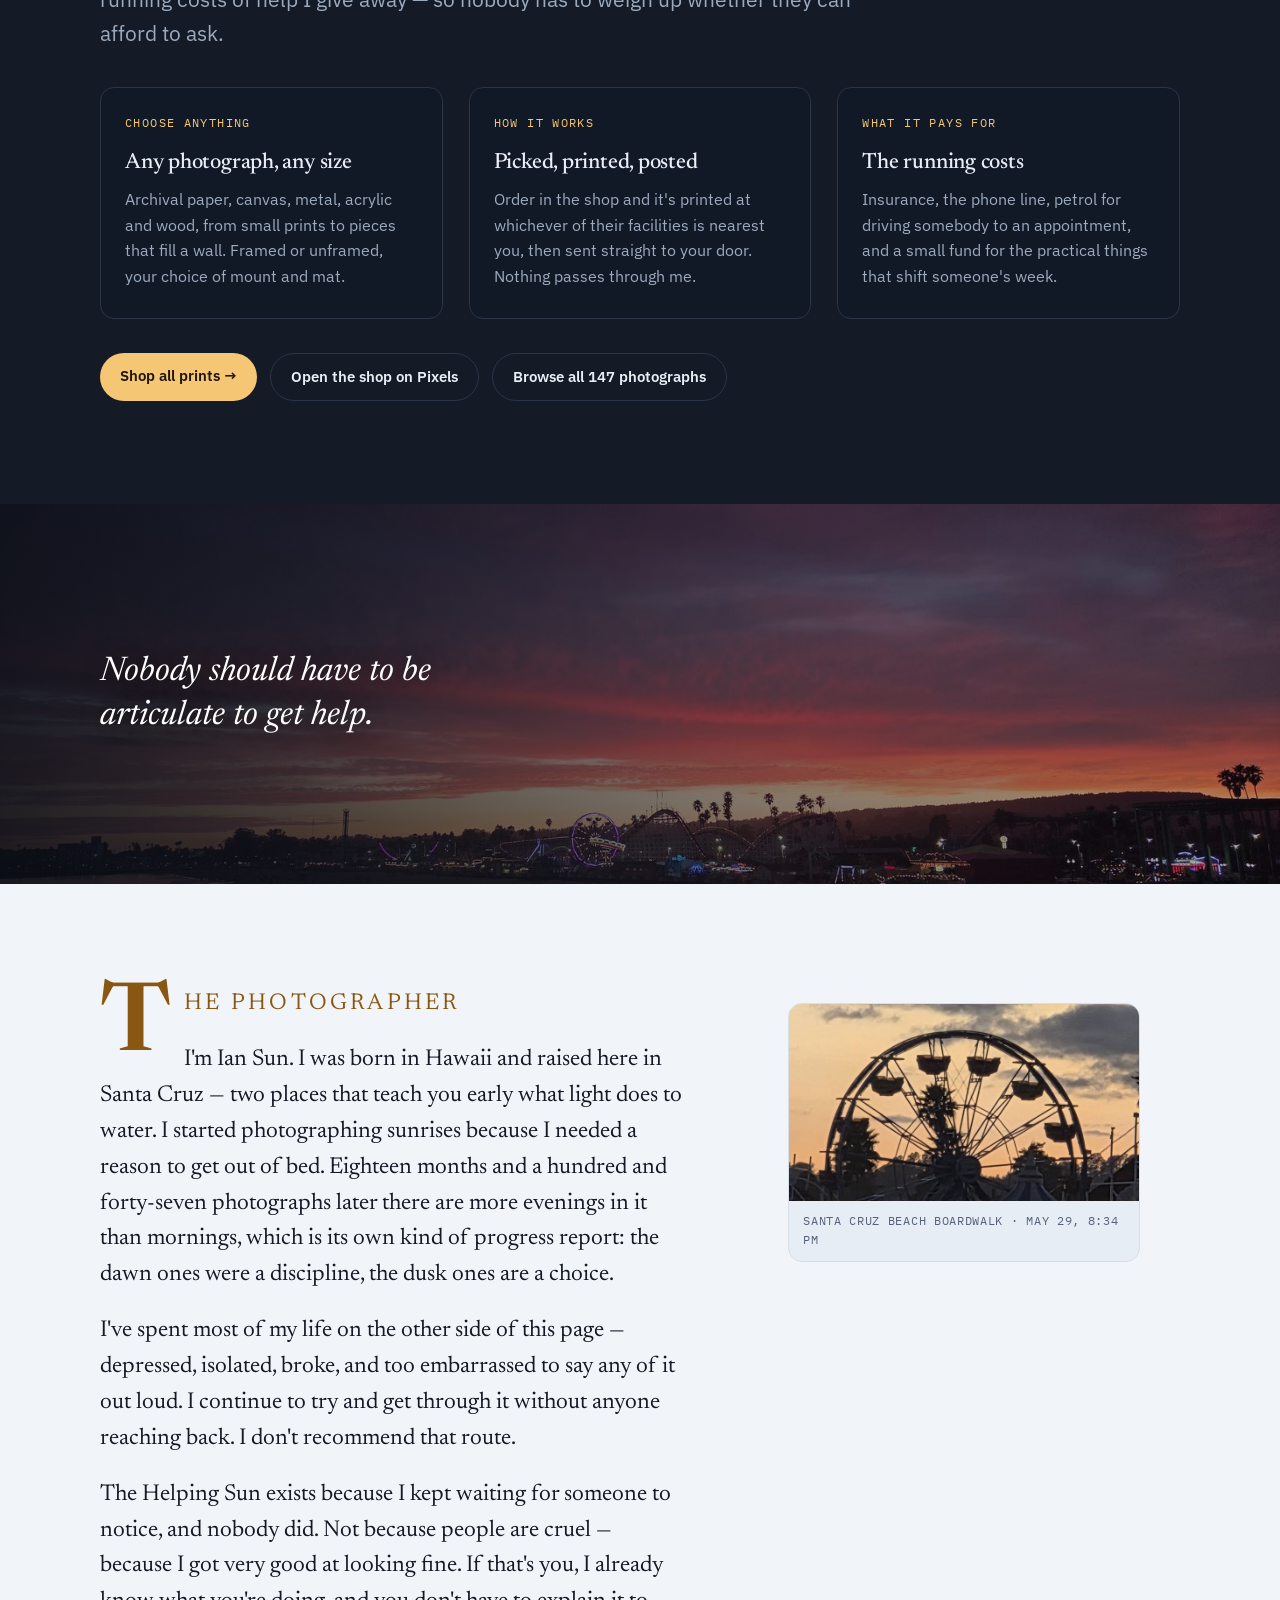
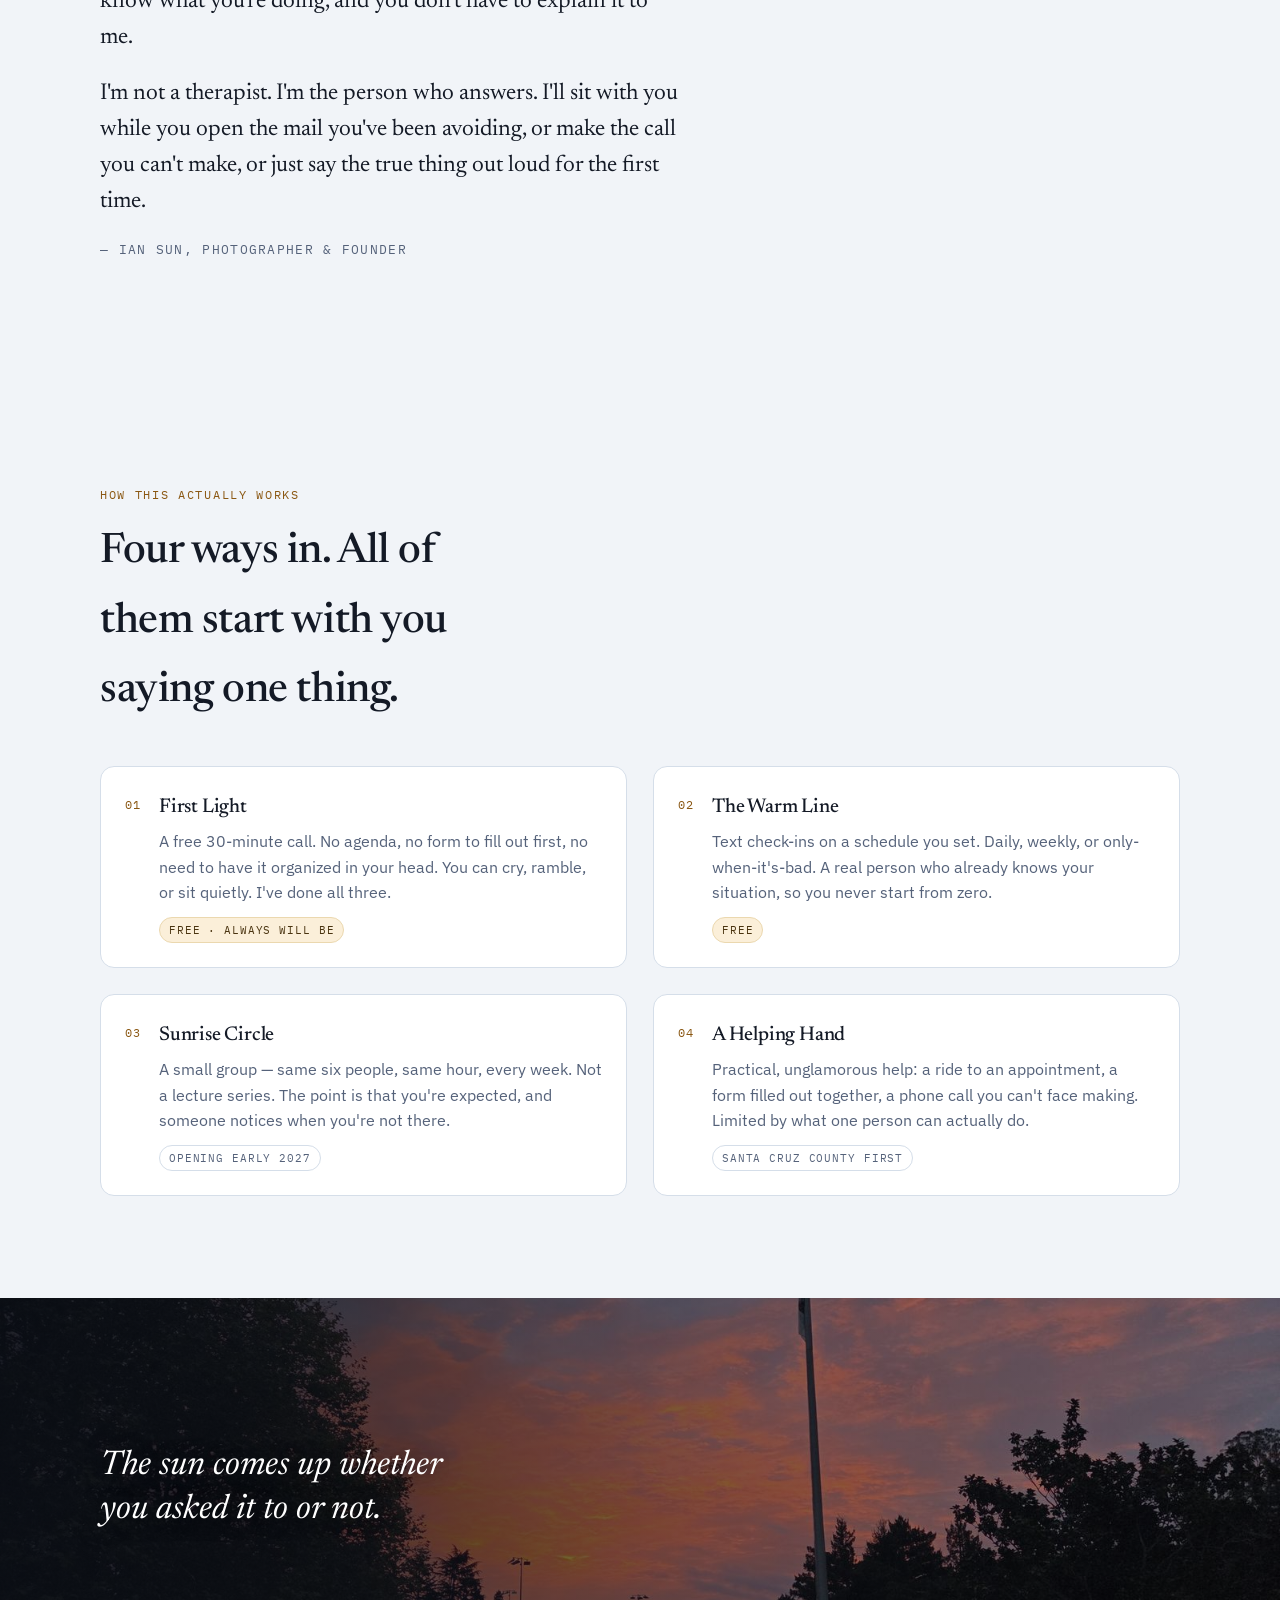
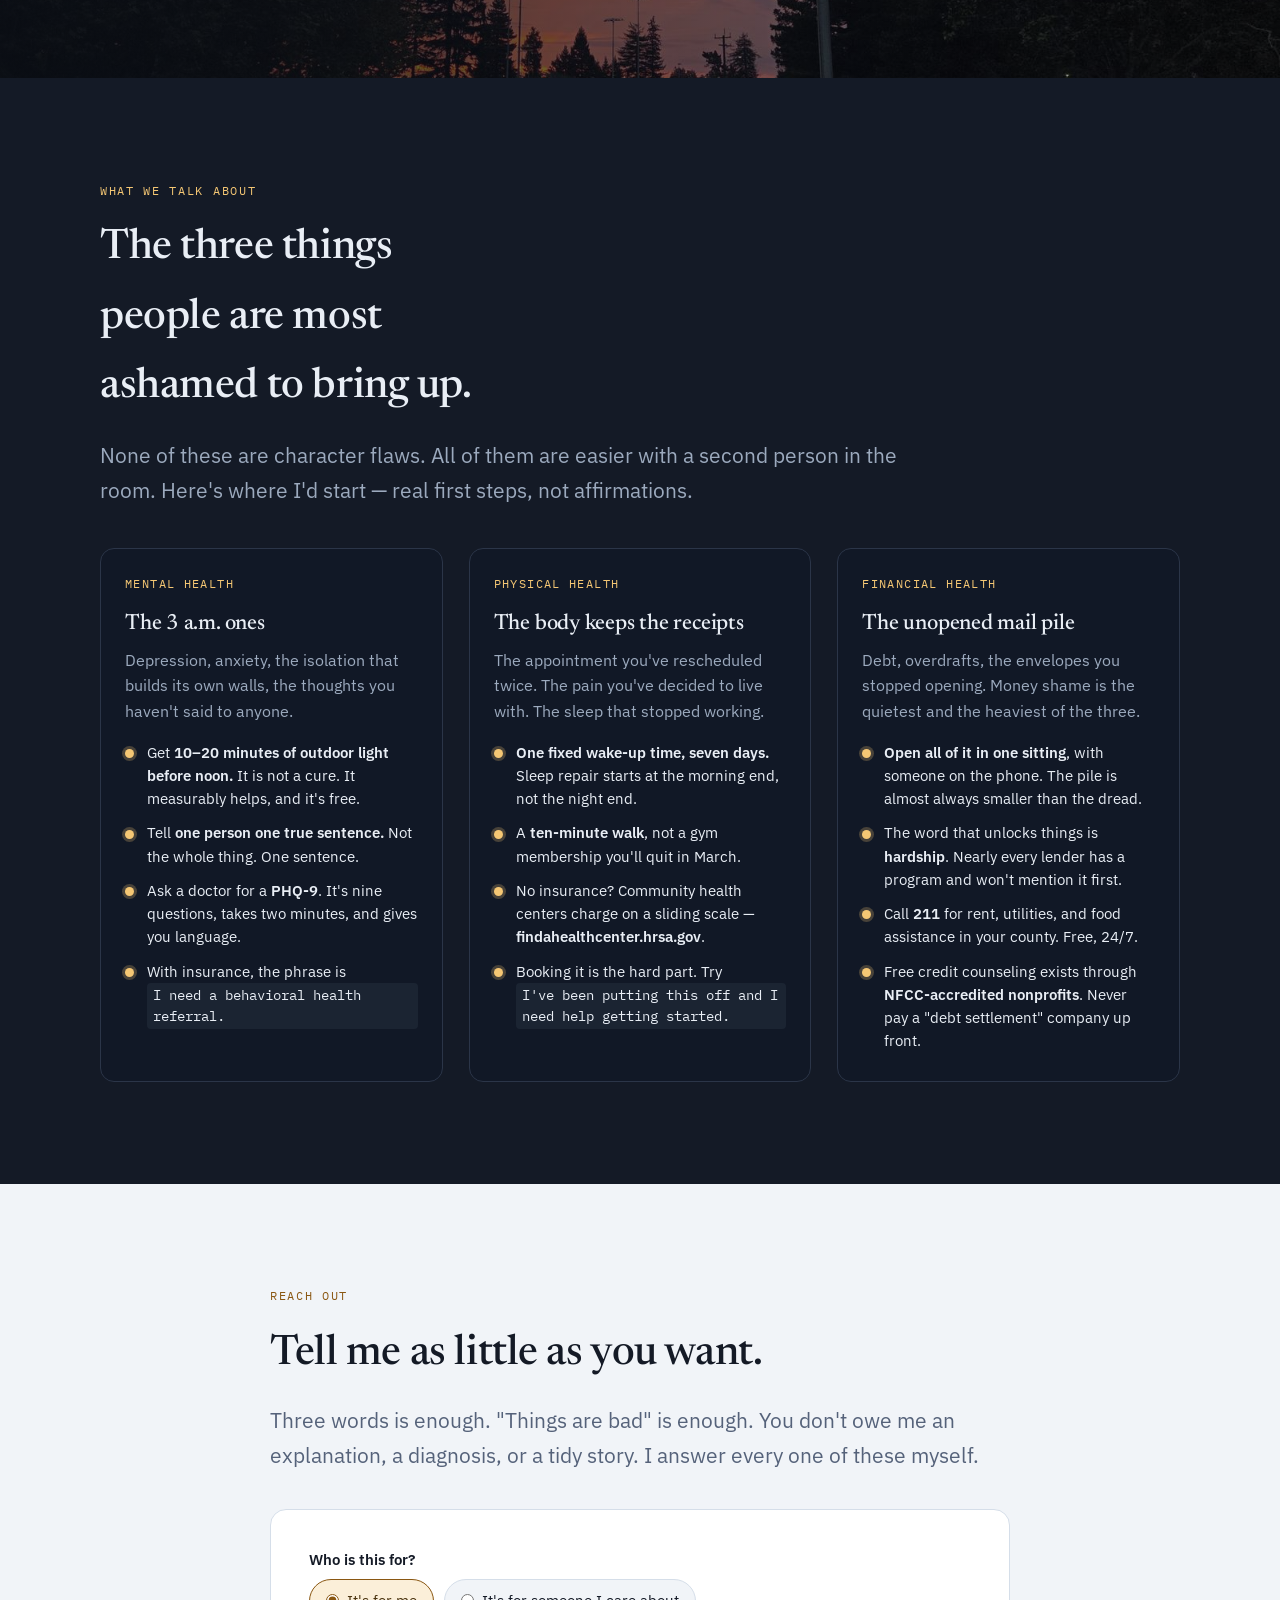
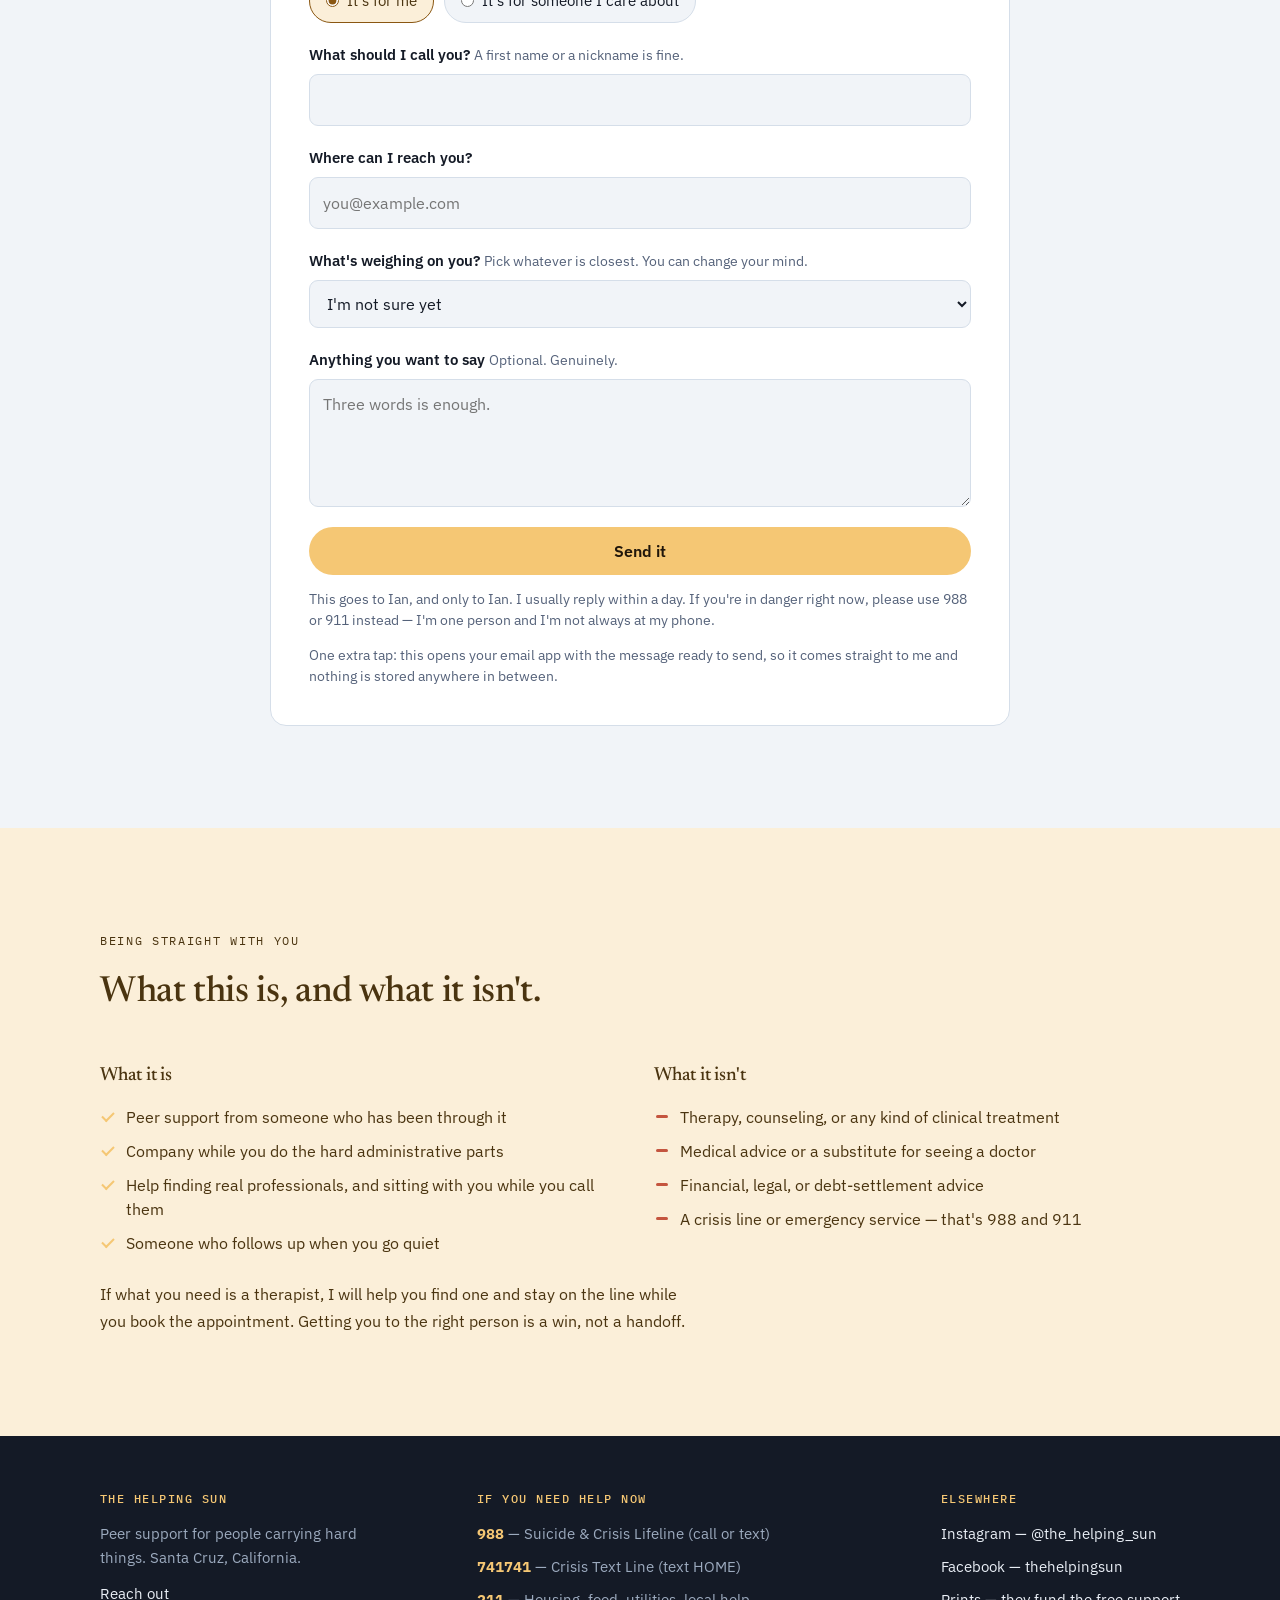
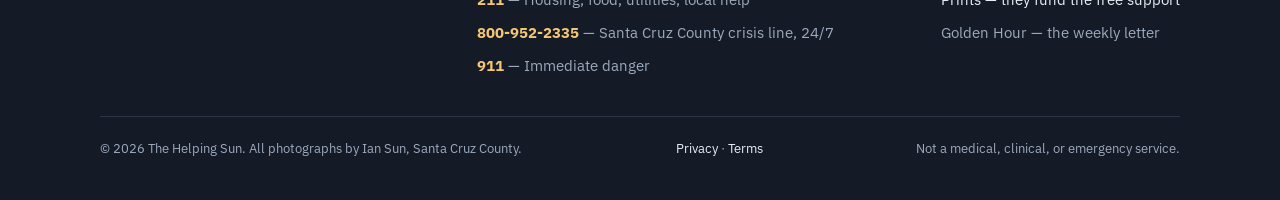
==== commit 7e1c25b1: "Put the shop in the navigation, and strip the biography to the biography The shop took several click" ====
--- a/site/index.html
+++ b/site/index.html
@@ -308,12 +308,12 @@
       The Helping Sun
     </a>
     <nav class="nav">
+      <a href="/shop">Shop</a>
       <a href="#gallery">Gallery</a>
-      <a href="#prints">Prints</a>
       <a href="#story">Why</a>
       <a href="#areas">Get help</a>
     </nav>
-    <a class="btn" href="#ask">Reach out</a>
+    <a class="btn" href="/shop">Shop prints &rarr;</a>
   </div>
 </header>
 
@@ -326,10 +326,10 @@
   <div class="wrap">
     <p class="hero-eyebrow">Photographs by Ian Sun · Santa Cruz, California</p>
     <h1>Photographs that <em>pay for the help</em>.</h1>
-    <p class="sub">I shoot the sunrise on the mornings that are hardest to get up for. Every print sold keeps The Helping Sun free for somebody who can't afford to ask.</p>
+    <p class="sub">I started with the sunrises that were hardest to get up for. Now I shoot whatever the light is doing, early or late. Every print sold keeps The Helping Sun free for somebody who can't afford to ask.</p>
     <div class="cta">
-      <a class="btn" href="#gallery">See the photographs</a>
-      <a class="btn btn--ghost" href="#prints">Sizes &amp; prices</a>
+      <a class="btn" href="/shop">Shop prints &rarr;</a>
+      <a class="btn btn--ghost" href="#gallery">See the photographs</a>
     </div>
     <p class="credit">First Light · 6:43 am, 4 November 2026</p>
   </div>
@@ -464,7 +464,7 @@
     <div class="story">
       <div>
         <p class="eyebrow">The photographer</p>
-        <p>I'm Ian Sun. I was born in Hawaii and raised here in Santa Cruz — two places that teach you early what light does to water. I've been chasing that ever since: the framing, the few minutes when it's worth looking at, the reason to be outside at six in the morning.</p>
+        <p>I'm Ian Sun. I was born in Hawaii and raised here in Santa Cruz &mdash; two places that teach you early what light does to water. I started photographing sunrises because I needed a reason to get out of bed. Eighteen months and a hundred and forty-seven photographs later there are more evenings in it than mornings, which is its own kind of progress report: the dawn ones were a discipline, the dusk ones are a choice.</p>
         <p>I've spent most of my life on the other side of this page — depressed, isolated, broke, and too embarrassed to say any of it out loud. I continue to try and get through it without anyone reaching back. I don't recommend that route.</p>
         <p>The Helping Sun exists because I kept waiting for someone to notice, and nobody did. Not because people are cruel — because I got very good at looking fine. If that's you, I already know what you're doing, and you don't have to explain it to me.</p>
         <p>I'm not a therapist. I'm the person who answers. I'll sit with you while you open the mail you've been avoiding, or make the call you can't make, or just say the true thing out loud for the first time.</p>
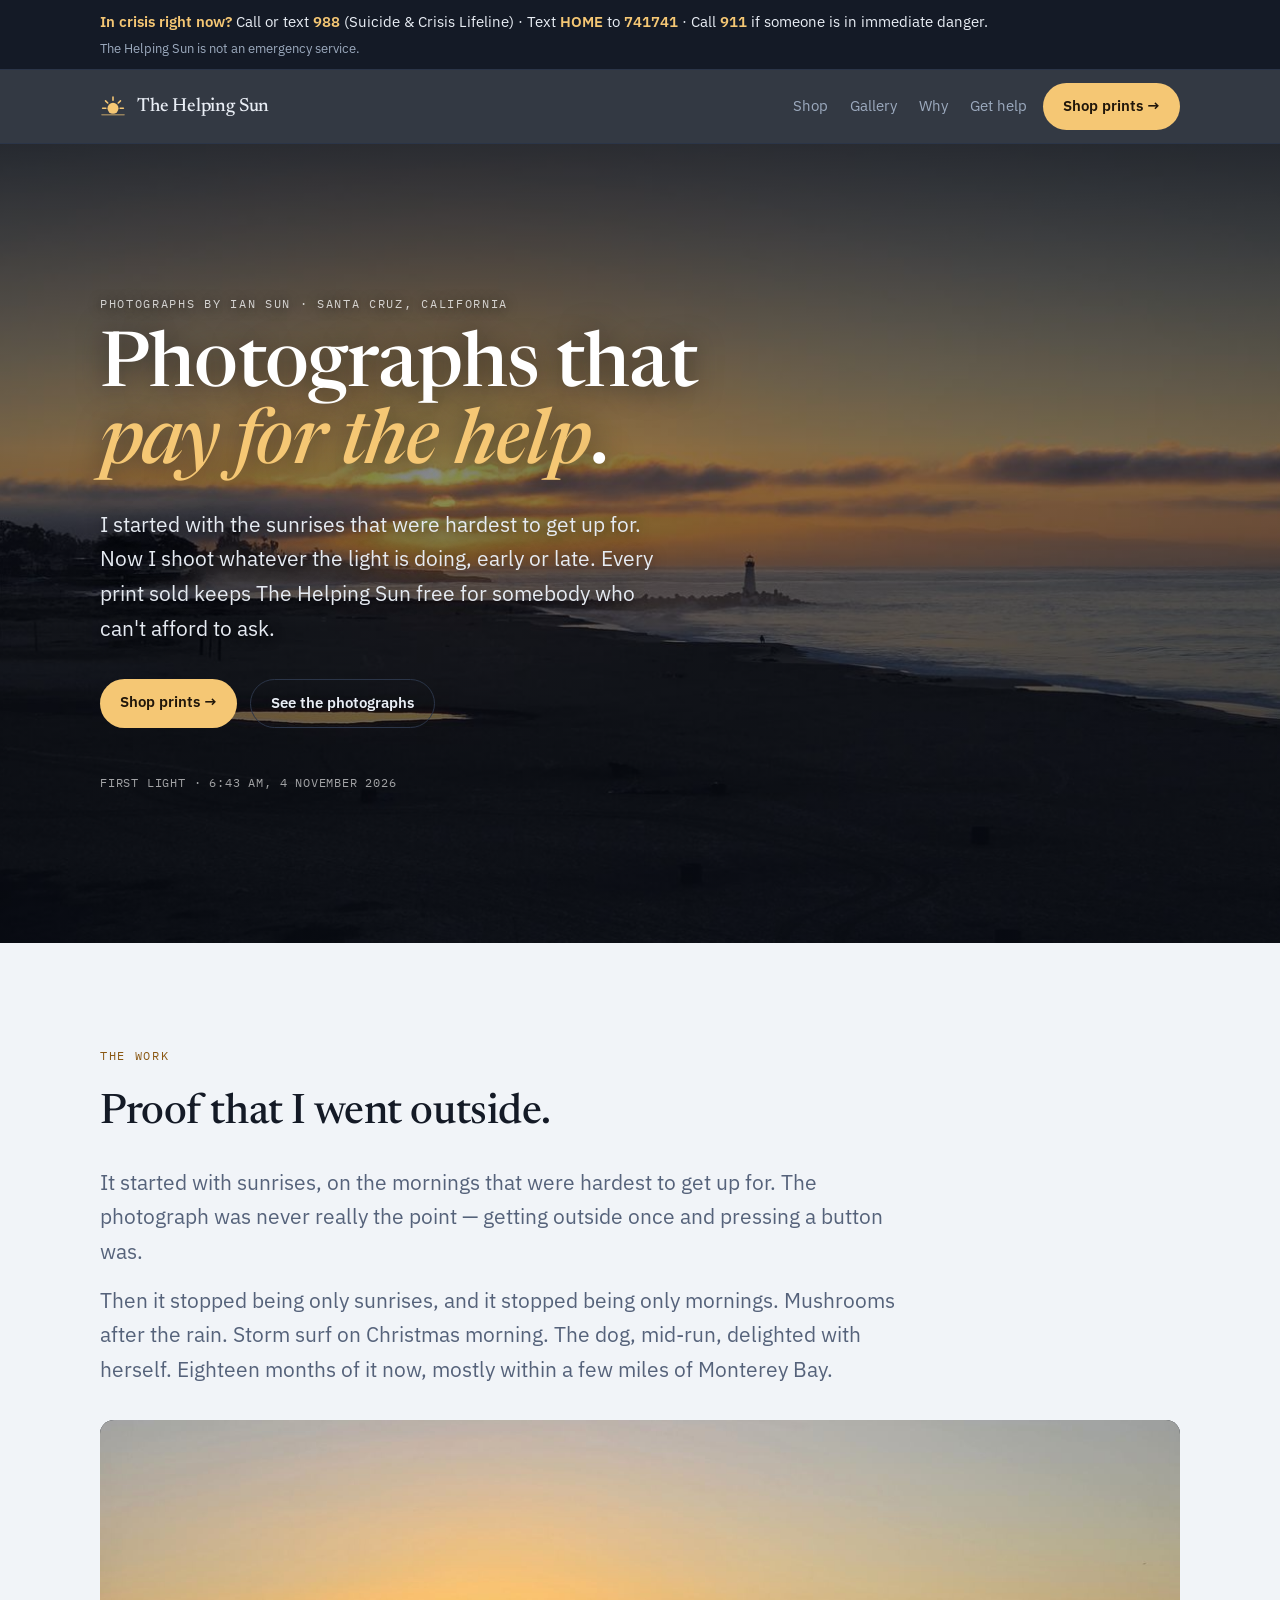
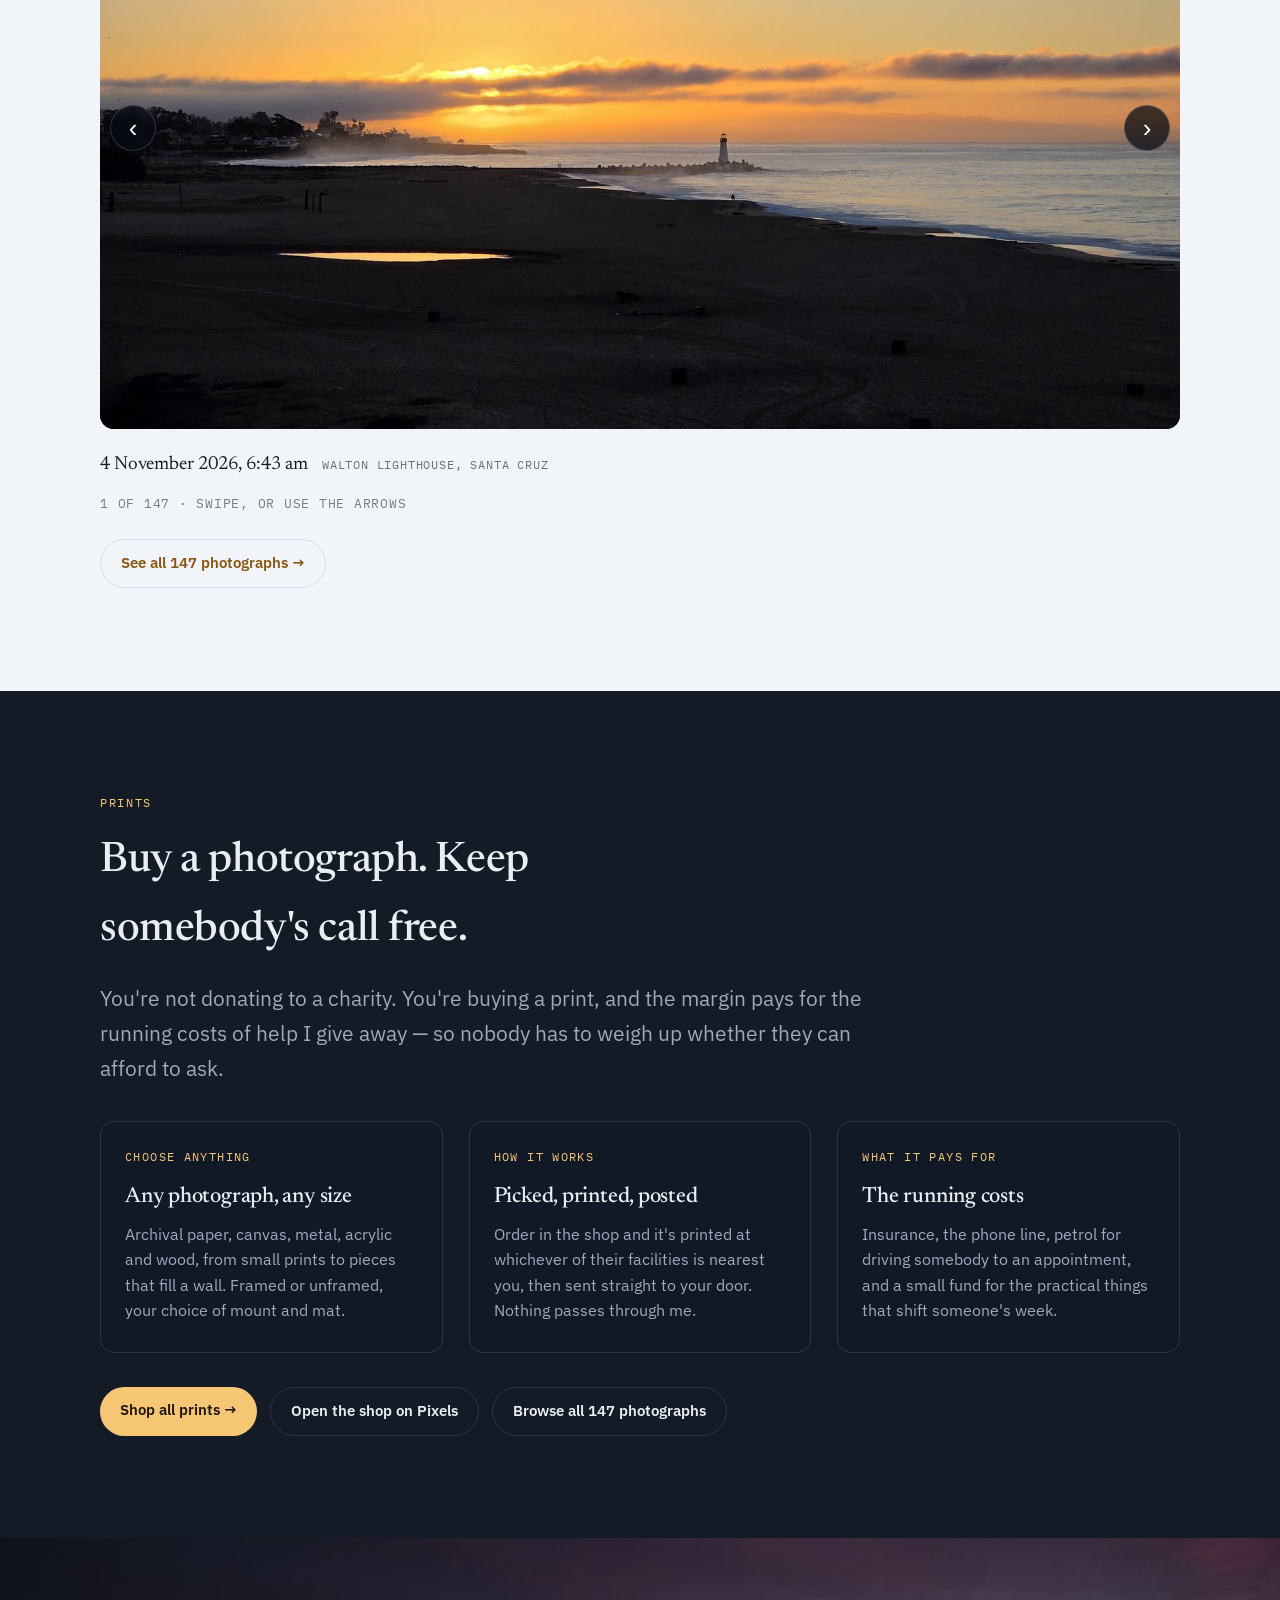
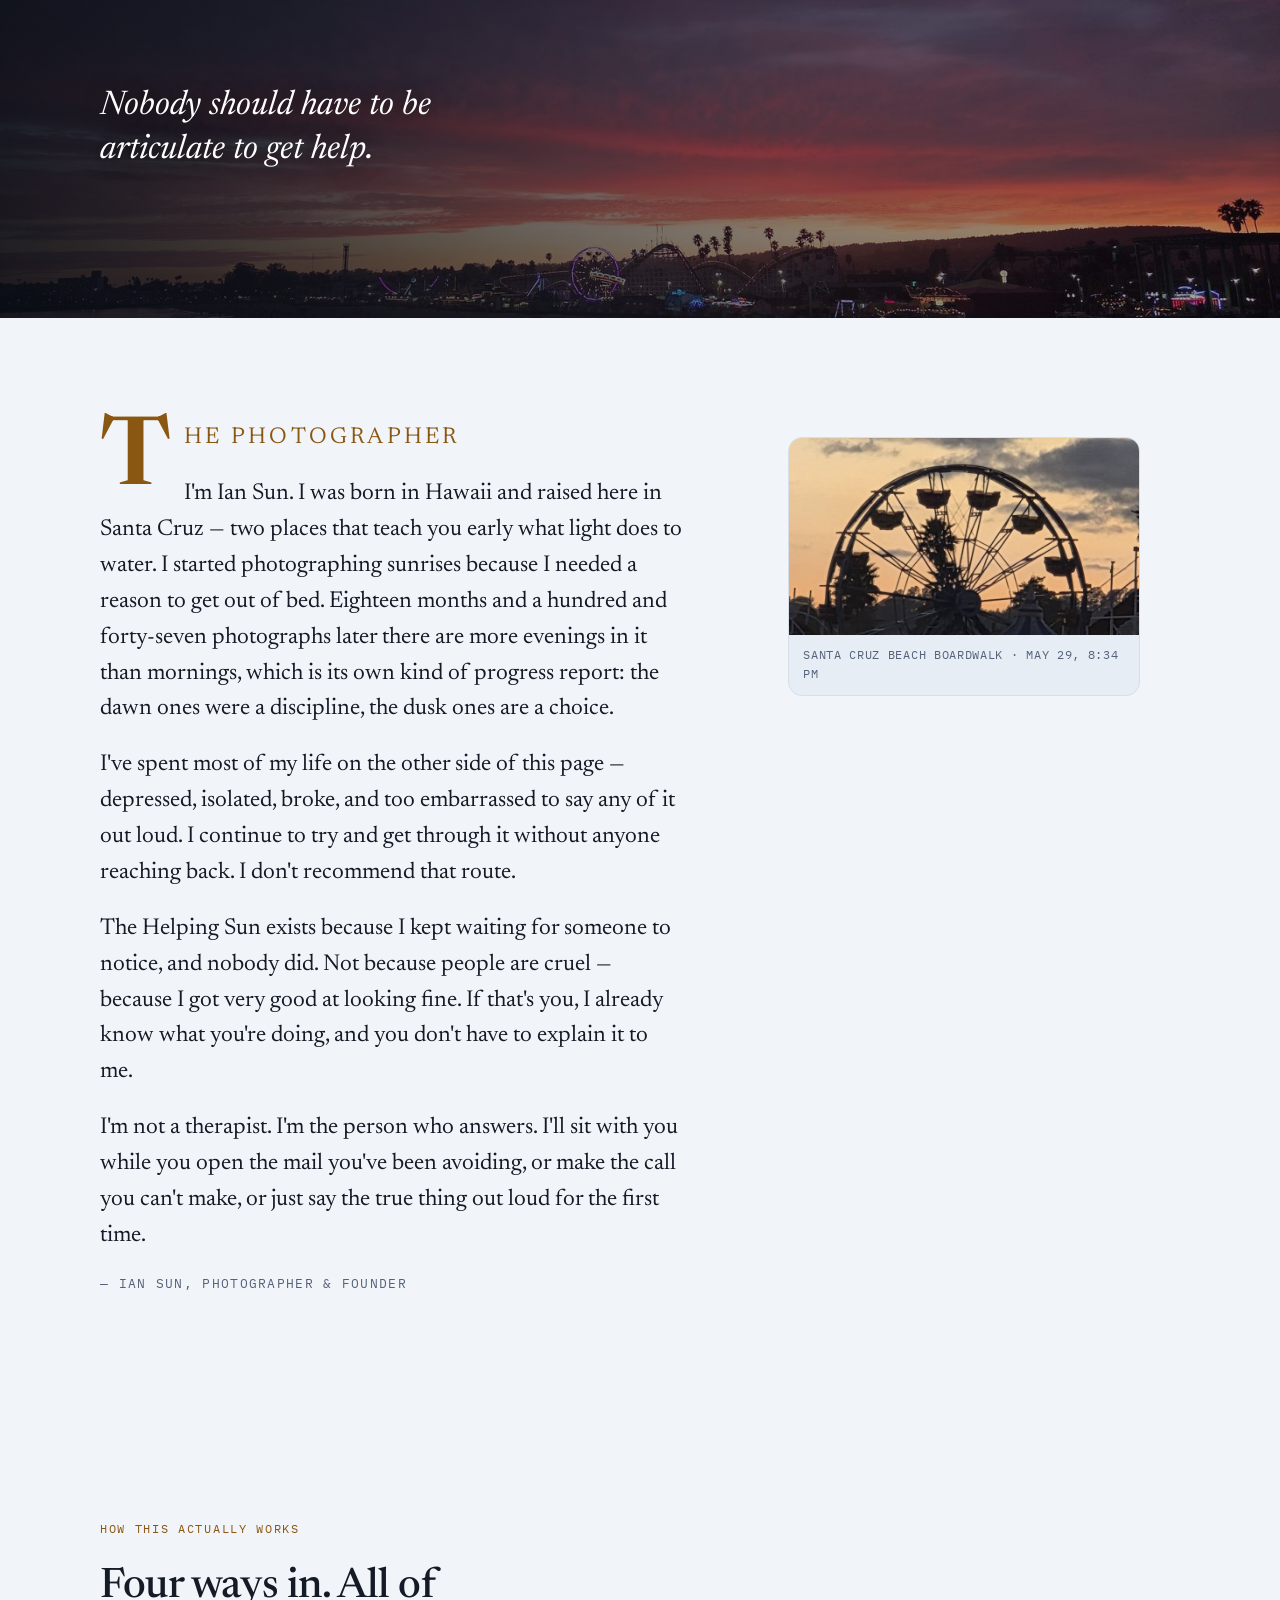
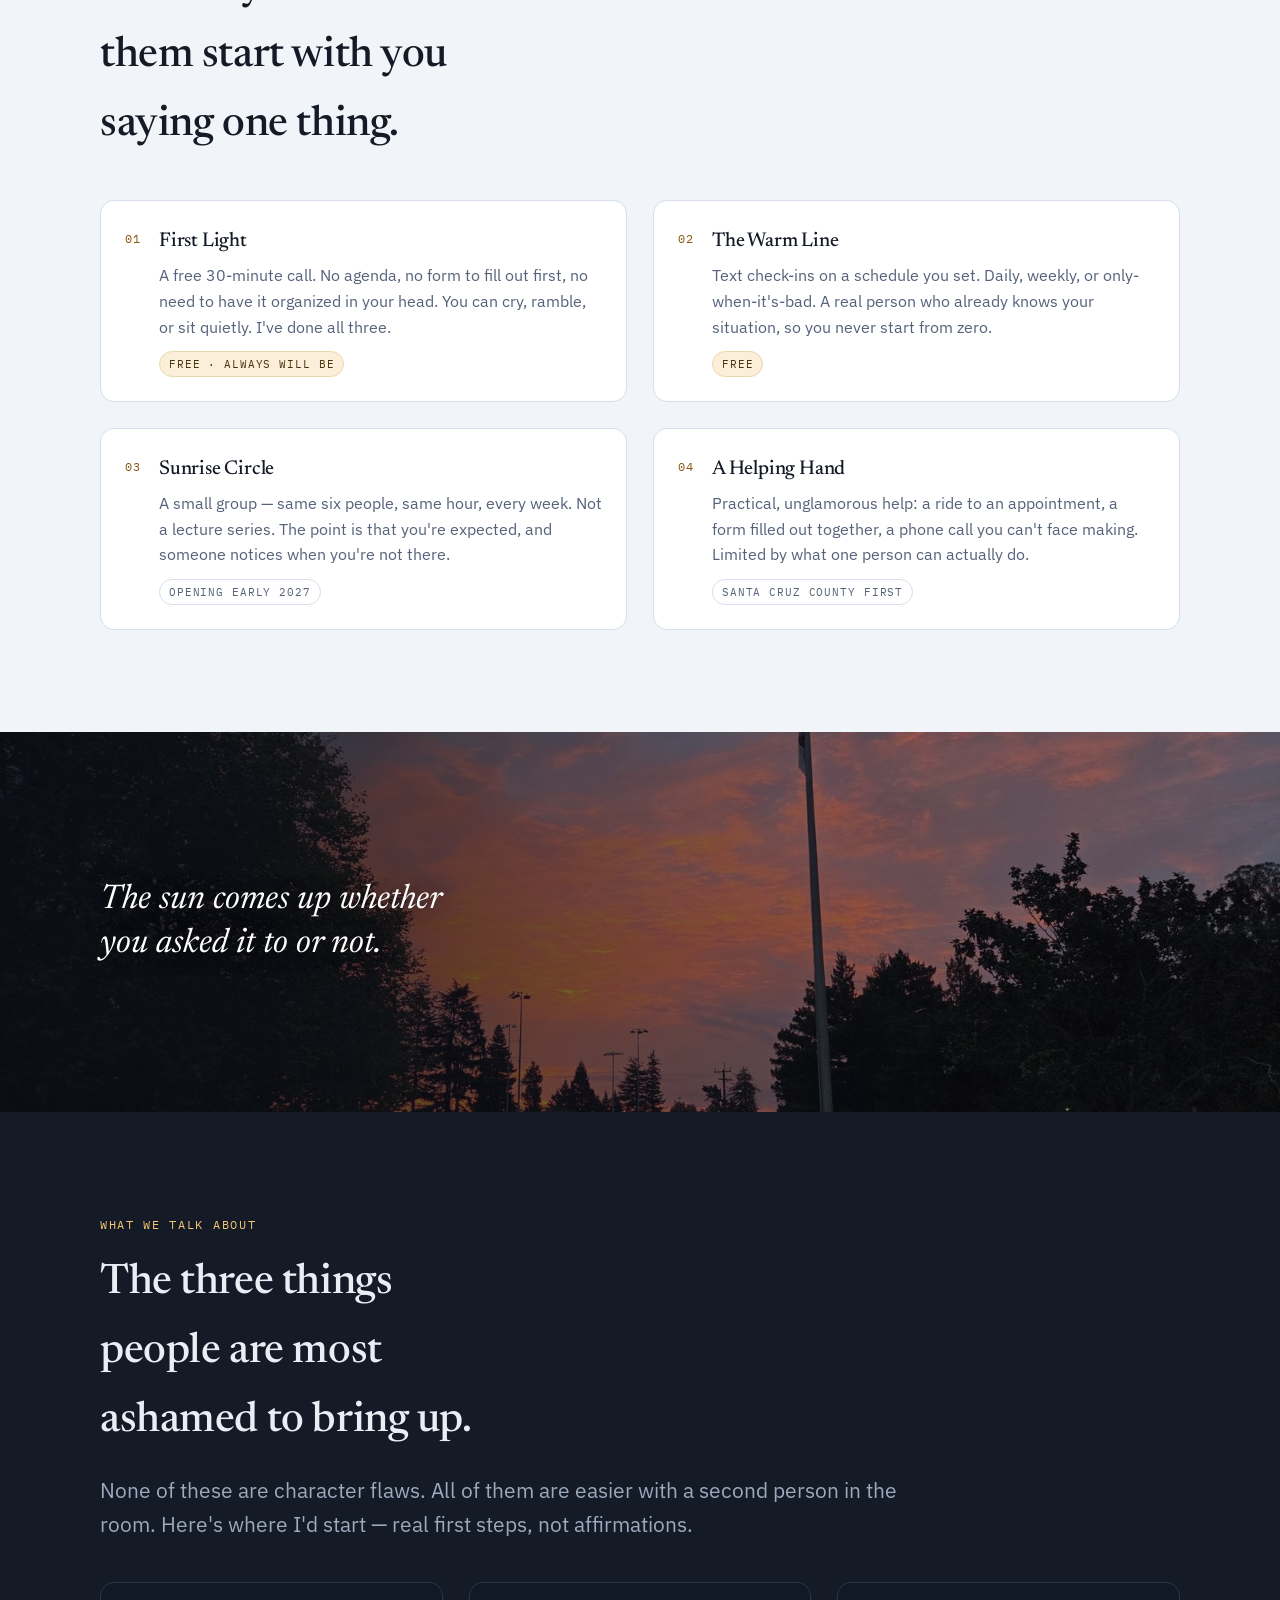
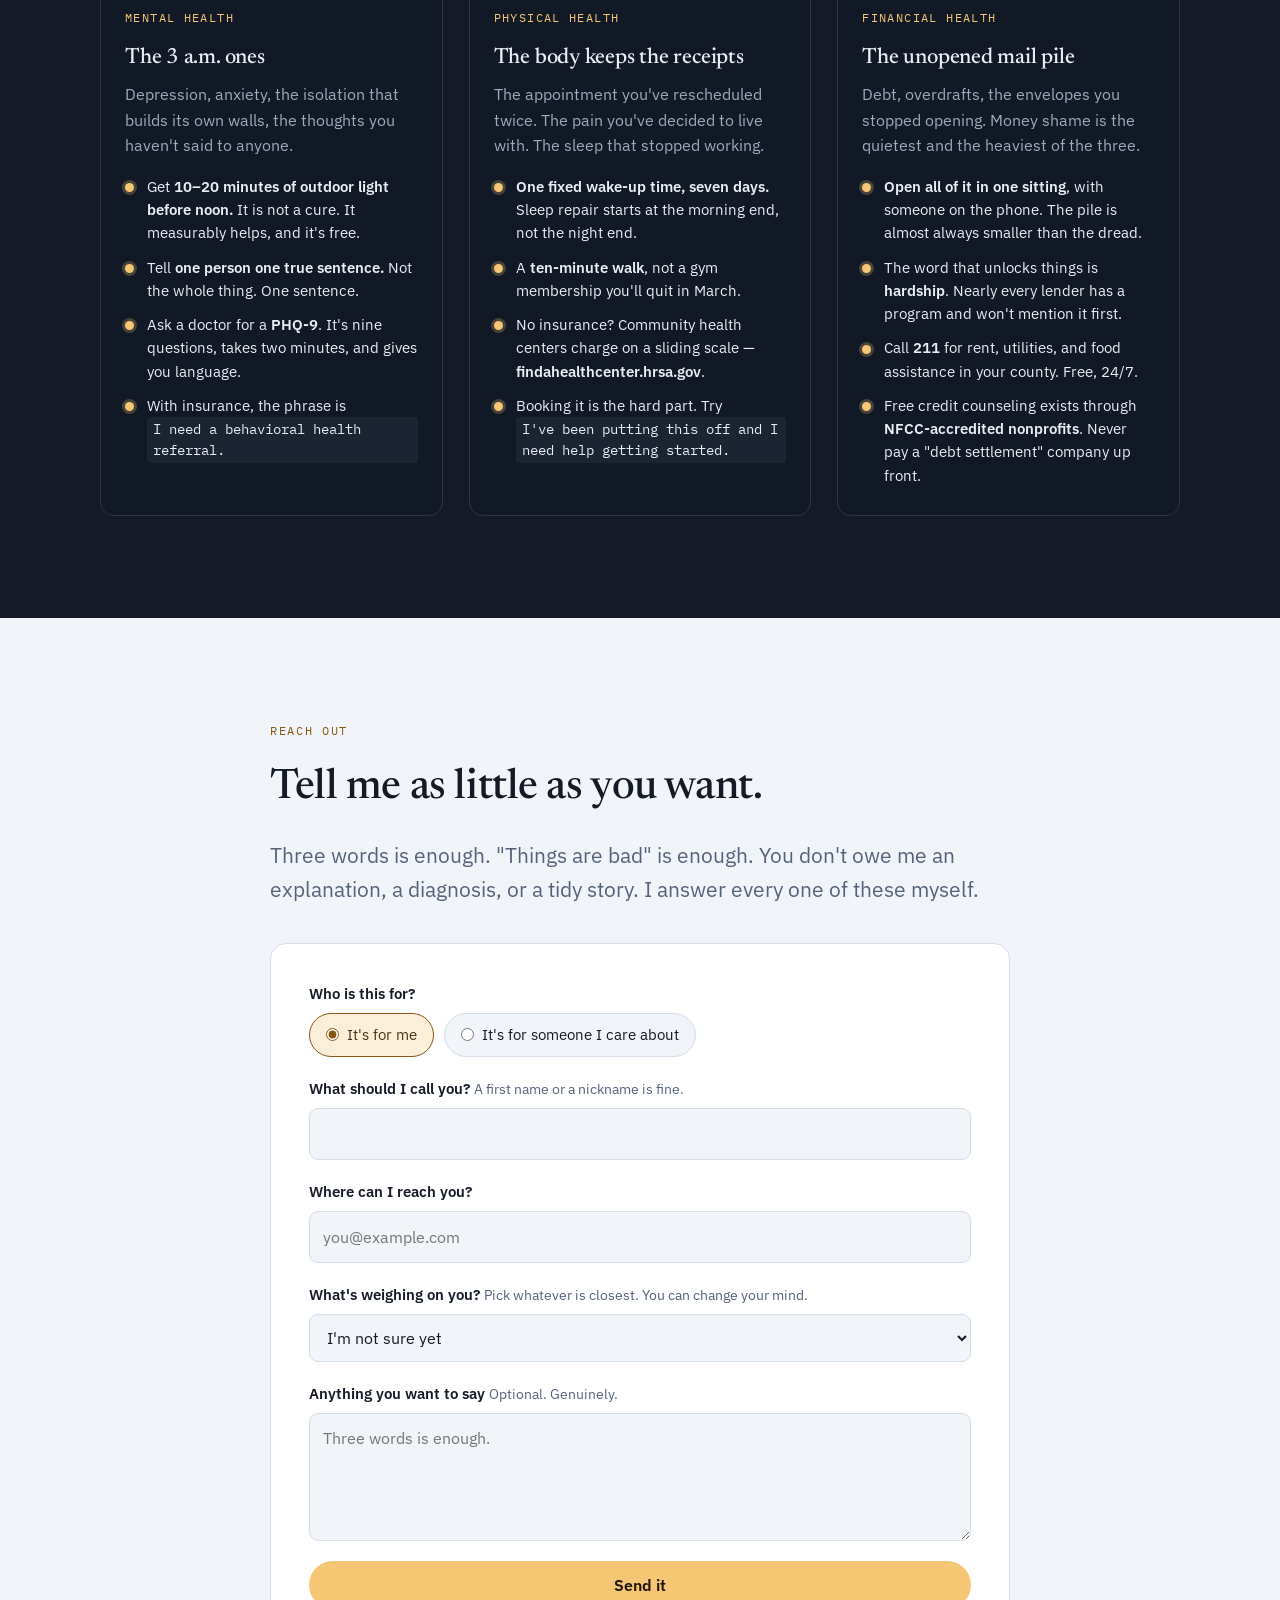
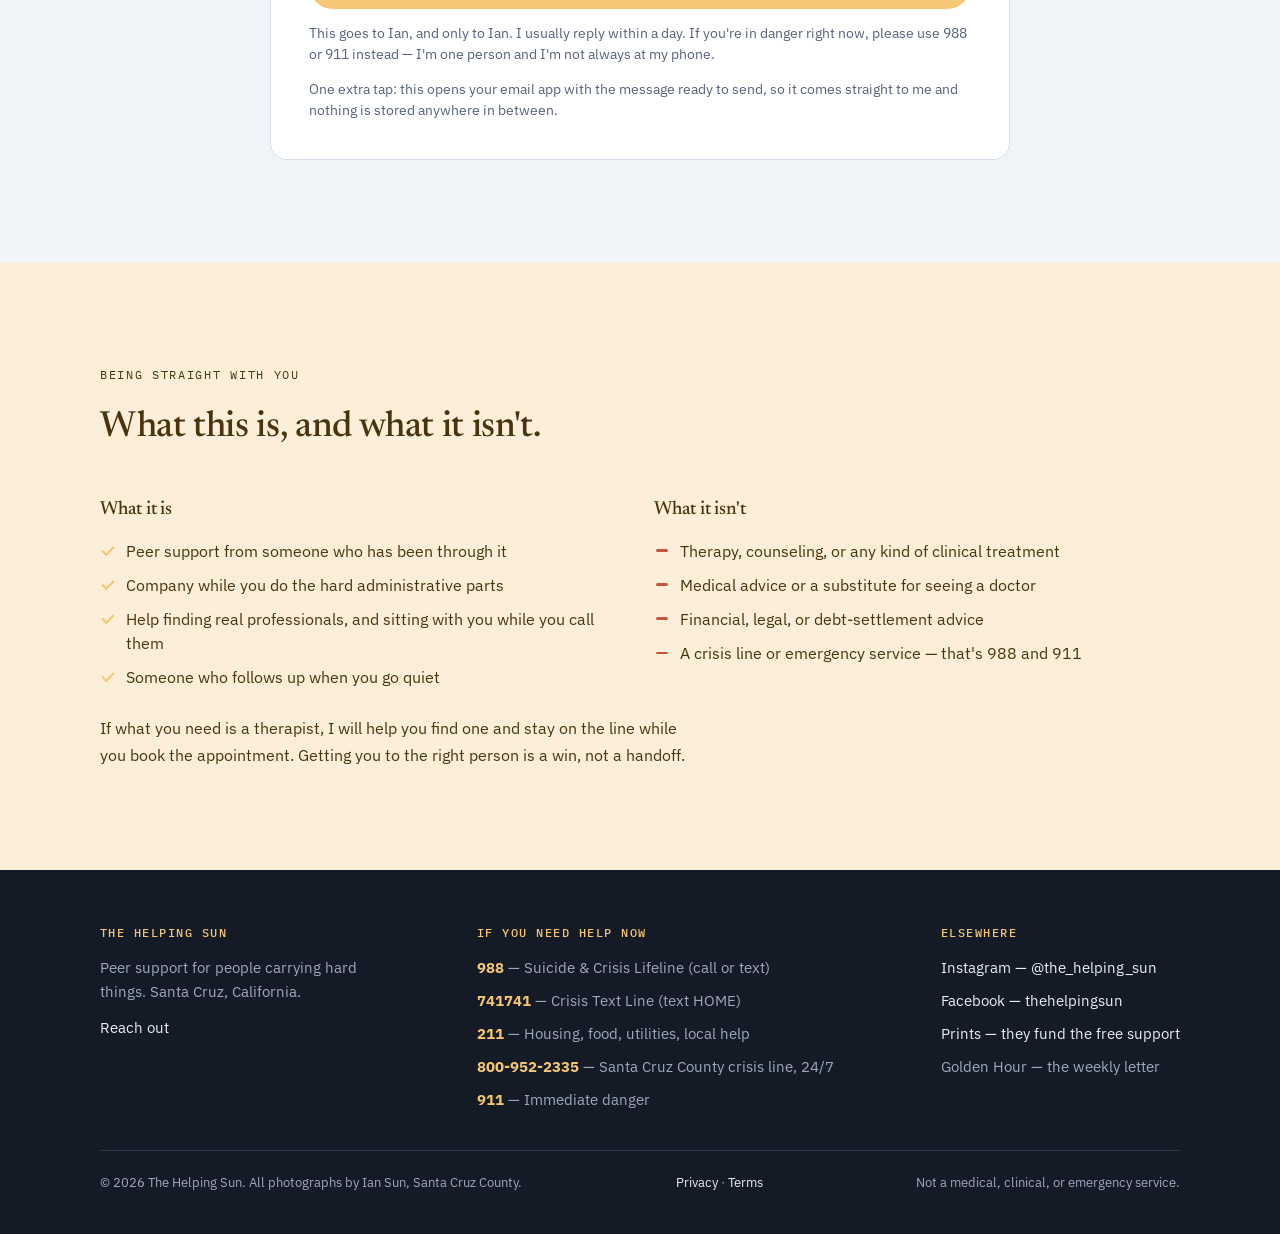
==== commit ef68aeb8: "Replace the homepage column with a slideshow, and drop every title The homepage stacked twelve photo" ====
--- a/site/index.html
+++ b/site/index.html
@@ -270,6 +270,36 @@
   font-family:var(--ff-mono);color:var(--sun)}
 .shot{position:relative}
 @media (max-width:520px){}
+.ss{position:relative;margin-top:34px}
+.ss-track{display:flex;gap:14px;overflow-x:auto;scroll-snap-type:x mandatory;
+  scroll-behavior:smooth;-webkit-overflow-scrolling:touch;scrollbar-width:none;
+  padding-bottom:4px}
+.ss-track::-webkit-scrollbar{display:none}
+.ss-slide{flex:0 0 100%;scroll-snap-align:center;margin:0;min-width:0}
+.ss-slide img{width:100%;height:auto;max-height:68vh;object-fit:contain;
+  border-radius:14px;display:block;background:#0b1018}
+.ss-slide .shot-btn{display:block;width:100%;padding:0;border:0;background:none;cursor:zoom-in}
+.ss-slide figcaption{display:flex;gap:12px;align-items:baseline;flex-wrap:wrap;
+  margin-top:11px;font-size:16px}
+.ss-slide figcaption .t{font-family:var(--serif,Newsreader),serif;font-size:19px}
+.ss-slide figcaption .w{font-family:var(--mono,'IBM Plex Mono'),monospace;
+  font-size:12.5px;letter-spacing:.06em;text-transform:uppercase;opacity:.6}
+.ss-btn{position:absolute;top:50%;transform:translateY(-50%);z-index:3;
+  width:46px;height:46px;border-radius:50%;border:1px solid rgba(255,255,255,.16);
+  background:rgba(8,12,20,.72);color:#fff;font-size:26px;line-height:1;
+  cursor:pointer;backdrop-filter:blur(4px);display:grid;place-items:center}
+.ss-btn:hover,.ss-btn:focus-visible{background:rgba(8,12,20,.92)}
+.ss-prev{left:10px}.ss-next{right:10px}
+.ss-cap{margin-top:13px;display:flex;gap:14px;align-items:baseline;flex-wrap:wrap;
+  font-family:var(--ff-display);font-size:19px;min-height:1.6em}
+.ss-cap .w{font-family:var(--ff-mono);font-size:11.5px;letter-spacing:.07em;
+  text-transform:uppercase;opacity:.6}
+.ss-meta{margin-top:12px;font-family:var(--mono,'IBM Plex Mono'),monospace;
+  font-size:12.5px;letter-spacing:.06em;text-transform:uppercase;opacity:.55}
+@media (max-width:640px){
+  .ss-slide img{max-height:58vh}
+  .ss-btn{width:40px;height:40px;font-size:22px}
+}
 dialog.lb{border:0;padding:0;background:#070B12;max-width:100vw;max-height:100vh;width:100%;height:100%}
 dialog.lb::backdrop{background:#070B12}
 .lb-inner{height:100%;display:flex;flex-direction:column;align-items:center;justify-content:center;
@@ -342,81 +372,750 @@
     <p class="eyebrow">The work</p>
     <h2 style="font-size:clamp(28px,4.4vw,42px);max-width:20ch">Proof that I went outside.</h2>
     <p class="lede" style="margin-top:16px">It started with sunrises, on the mornings that were hardest to get up for. The photograph was never really the point — getting outside once and pressing a button was.</p>
-    <p class="lede" style="margin-top:14px">Then it stopped being only sunrises. Mushrooms after the rain. Storm surf on Christmas morning. The dog, mid-run, delighted with herself. A year of the same few miles of Monterey Bay, in every kind of weather.</p>
-    <div class="home-grid">
-        <figure class="shot" data-slug="20261104_064349" data-title="First Light" data-when="4 November 2026, 6:43 am" data-place="Walton Lighthouse, Santa Cruz">
-          <button type="button" class="shot-btn" aria-label="Enlarge photograph from 4 November 2026, 6:43 am">
-            <img src="gallery/20261104_064349-t.jpg" alt="First Light — Walton Lighthouse, Santa Cruz" loading="lazy" width="760" height="428">
-          </button>
-          <figcaption><span class="t">First Light</span><span class="w">4 November 2026, 6:43 am</span></figcaption>
-        </figure>
-        <figure class="shot" data-slug="20260712_204036" data-title="Crimson Rivermouth" data-when="12 July 2026, 8:40 pm" data-place="San Lorenzo Rivermouth">
-          <button type="button" class="shot-btn" aria-label="Enlarge photograph from 12 July 2026, 8:40 pm">
-            <img src="gallery/20260712_204036-t.jpg" alt="Crimson Rivermouth — San Lorenzo Rivermouth" loading="lazy" width="760" height="428">
-          </button>
-          <figcaption><span class="t">Crimson Rivermouth</span><span class="w">12 July 2026, 8:40 pm</span></figcaption>
-        </figure>
-        <figure class="shot" data-slug="20261021_071526" data-title="The Morning It Caught Fire" data-when="21 October 2026, 7:15 am" data-place="Santa Cruz">
-          <button type="button" class="shot-btn" aria-label="Enlarge photograph from 21 October 2026, 7:15 am">
-            <img src="gallery/20261021_071526-t.jpg" alt="The Morning It Caught Fire — Santa Cruz" loading="lazy" width="760" height="428">
-          </button>
-          <figcaption><span class="t">The Morning It Caught Fire</span><span class="w">21 October 2026, 7:15 am</span></figcaption>
-        </figure>
-        <figure class="shot" data-slug="20260529_203449" data-title="The Wheel" data-when="29 May 2026, 8:34 pm" data-place="Beach Boardwalk, Santa Cruz">
-          <button type="button" class="shot-btn" aria-label="Enlarge photograph from 29 May 2026, 8:34 pm">
-            <img src="gallery/20260529_203449-t.jpg" alt="The Wheel — Beach Boardwalk, Santa Cruz" loading="lazy" width="760" height="428">
-          </button>
-          <figcaption><span class="t">The Wheel</span><span class="w">29 May 2026, 8:34 pm</span></figcaption>
-        </figure>
-        <figure class="shot" data-slug="20251229_172403" data-title="December Wharf" data-when="29 December 2025, 5:24 pm" data-place="Santa Cruz">
-          <button type="button" class="shot-btn" aria-label="Enlarge photograph from 29 December 2025, 5:24 pm">
-            <img src="gallery/20251229_172403-t.jpg" alt="December Wharf — Santa Cruz" loading="lazy" width="760" height="428">
-          </button>
-          <figcaption><span class="t">December Wharf</span><span class="w">29 December 2025, 5:24 pm</span></figcaption>
-        </figure>
-        <figure class="shot" data-slug="20260524_195347" data-title="Behind the Giant Dipper" data-when="24 May 2026, 7:53 pm" data-place="Beach Boardwalk, Santa Cruz">
-          <button type="button" class="shot-btn" aria-label="Enlarge photograph from 24 May 2026, 7:53 pm">
-            <img src="gallery/20260524_195347-t.jpg" alt="Behind the Giant Dipper — Beach Boardwalk, Santa Cruz" loading="lazy" width="760" height="428">
-          </button>
-          <figcaption><span class="t">Behind the Giant Dipper</span><span class="w">24 May 2026, 7:53 pm</span></figcaption>
-        </figure>
-        <figure class="shot" data-slug="20251226_133752" data-title="Fly Agaric" data-when="26 December 2025, 1:37 pm" data-place="Santa Cruz County">
-          <button type="button" class="shot-btn" aria-label="Enlarge photograph from 26 December 2025, 1:37 pm">
-            <img src="gallery/20251226_133752-t.jpg" alt="Fly Agaric — Santa Cruz County" loading="lazy" width="428" height="760">
-          </button>
-          <figcaption><span class="t">Fly Agaric</span><span class="w">26 December 2025, 1:37 pm</span></figcaption>
-        </figure>
-        <figure class="shot" data-slug="20260620_210208" data-title="First Star" data-when="20 June 2026, 9:02 pm" data-place="Main Beach, Santa Cruz">
-          <button type="button" class="shot-btn" aria-label="Enlarge photograph from 20 June 2026, 9:02 pm">
-            <img src="gallery/20260620_210208-t.jpg" alt="First Star — Main Beach, Santa Cruz" loading="lazy" width="760" height="428">
-          </button>
-          <figcaption><span class="t">First Star</span><span class="w">20 June 2026, 9:02 pm</span></figcaption>
-        </figure>
-        <figure class="shot" data-slug="20260713_204007" data-title="The Night After" data-when="13 July 2026, 8:40 pm" data-place="San Lorenzo Rivermouth">
-          <button type="button" class="shot-btn" aria-label="Enlarge photograph from 13 July 2026, 8:40 pm">
-            <img src="gallery/20260713_204007-t.jpg" alt="The Night After — San Lorenzo Rivermouth" loading="lazy" width="760" height="428">
-          </button>
-          <figcaption><span class="t">The Night After</span><span class="w">13 July 2026, 8:40 pm</span></figcaption>
-        </figure>
-        <figure class="shot" data-slug="20251228_142219" data-title="The Green Bluff" data-when="28 December 2025, 2:22 pm" data-place="Santa Cruz">
-          <button type="button" class="shot-btn" aria-label="Enlarge photograph from 28 December 2025, 2:22 pm">
-            <img src="gallery/20251228_142219-t.jpg" alt="The Green Bluff — Santa Cruz" loading="lazy" width="760" height="428">
-          </button>
-          <figcaption><span class="t">The Green Bluff</span><span class="w">28 December 2025, 2:22 pm</span></figcaption>
-        </figure>
-        <figure class="shot" data-slug="20260919_192400" data-title="Ember Band" data-when="19 September 2026, 7:24 pm" data-place="Main Beach, Santa Cruz">
-          <button type="button" class="shot-btn" aria-label="Enlarge photograph from 19 September 2026, 7:24 pm">
-            <img src="gallery/20260919_192400-t.jpg" alt="Ember Band — Main Beach, Santa Cruz" loading="lazy" width="760" height="428">
-          </button>
-          <figcaption><span class="t">Ember Band</span><span class="w">19 September 2026, 7:24 pm</span></figcaption>
-        </figure>
-        <figure class="shot" data-slug="20260926_193109" data-title="After the Light Went" data-when="26 September 2026, 7:31 pm" data-place="Santa Cruz">
-          <button type="button" class="shot-btn" aria-label="Enlarge photograph from 26 September 2026, 7:31 pm">
-            <img src="gallery/20260926_193109-t.jpg" alt="After the Light Went — Santa Cruz" loading="lazy" width="760" height="428">
-          </button>
-          <figcaption><span class="t">After the Light Went</span><span class="w">26 September 2026, 7:31 pm</span></figcaption>
-        </figure>
+    <p class="lede" style="margin-top:14px">Then it stopped being only sunrises, and it stopped being only mornings. Mushrooms after the rain. Storm surf on Christmas morning. The dog, mid-run, delighted with herself. Eighteen months of it now, mostly within a few miles of Monterey Bay.</p>
+    <div class="ss">
+      <div class="ss-track" id="ss-track">
+      <figure class="shot ss-slide" data-slug="20261104_064349" data-title="4 November 2026, 6:43 am" data-when="4 November 2026, 6:43 am" data-place="Walton Lighthouse, Santa Cruz">
+        <button type="button" class="shot-btn" aria-label="Enlarge photograph from 4 November 2026, 6:43 am">
+          <img src="gallery/20261104_064349.jpg" alt="Photograph taken 4 November 2026, 6:43 am at Walton Lighthouse, Santa Cruz" loading="lazy" decoding="async" width="1600" height="901">
+        </button>
+      </figure>
+      <figure class="shot ss-slide" data-slug="20260712_204036" data-title="12 July 2026, 8:40 pm" data-when="12 July 2026, 8:40 pm" data-place="San Lorenzo Rivermouth">
+        <button type="button" class="shot-btn" aria-label="Enlarge photograph from 12 July 2026, 8:40 pm">
+          <img src="gallery/20260712_204036.jpg" alt="Photograph taken 12 July 2026, 8:40 pm at San Lorenzo Rivermouth" loading="lazy" decoding="async" width="1600" height="901">
+        </button>
+      </figure>
+      <figure class="shot ss-slide" data-slug="20261021_071526" data-title="21 October 2026, 7:15 am" data-when="21 October 2026, 7:15 am" data-place="Santa Cruz">
+        <button type="button" class="shot-btn" aria-label="Enlarge photograph from 21 October 2026, 7:15 am">
+          <img src="gallery/20261021_071526.jpg" alt="Photograph taken 21 October 2026, 7:15 am at Santa Cruz" loading="lazy" decoding="async" width="1600" height="901">
+        </button>
+      </figure>
+      <figure class="shot ss-slide" data-slug="20260529_203449" data-title="29 May 2026, 8:34 pm" data-when="29 May 2026, 8:34 pm" data-place="Beach Boardwalk, Santa Cruz">
+        <button type="button" class="shot-btn" aria-label="Enlarge photograph from 29 May 2026, 8:34 pm">
+          <img src="gallery/20260529_203449.jpg" alt="Photograph taken 29 May 2026, 8:34 pm at Beach Boardwalk, Santa Cruz" loading="lazy" decoding="async" width="1600" height="901">
+        </button>
+      </figure>
+      <figure class="shot ss-slide" data-slug="20251229_172403" data-title="29 December 2025, 5:24 pm" data-when="29 December 2025, 5:24 pm" data-place="Santa Cruz">
+        <button type="button" class="shot-btn" aria-label="Enlarge photograph from 29 December 2025, 5:24 pm">
+          <img src="gallery/20251229_172403.jpg" alt="Photograph taken 29 December 2025, 5:24 pm at Santa Cruz" loading="lazy" decoding="async" width="1600" height="901">
+        </button>
+      </figure>
+      <figure class="shot ss-slide" data-slug="20260524_195347" data-title="24 May 2026, 7:53 pm" data-when="24 May 2026, 7:53 pm" data-place="Beach Boardwalk, Santa Cruz">
+        <button type="button" class="shot-btn" aria-label="Enlarge photograph from 24 May 2026, 7:53 pm">
+          <img src="gallery/20260524_195347.jpg" alt="Photograph taken 24 May 2026, 7:53 pm at Beach Boardwalk, Santa Cruz" loading="lazy" decoding="async" width="1600" height="901">
+        </button>
+      </figure>
+      <figure class="shot ss-slide" data-slug="20251226_133752" data-title="26 December 2025, 1:37 pm" data-when="26 December 2025, 1:37 pm" data-place="Santa Cruz County">
+        <button type="button" class="shot-btn" aria-label="Enlarge photograph from 26 December 2025, 1:37 pm">
+          <img src="gallery/20251226_133752.jpg" alt="Photograph taken 26 December 2025, 1:37 pm at Santa Cruz County" loading="lazy" decoding="async" width="901" height="1600">
+        </button>
+      </figure>
+      <figure class="shot ss-slide" data-slug="20260620_210208" data-title="20 June 2026, 9:02 pm" data-when="20 June 2026, 9:02 pm" data-place="Main Beach, Santa Cruz">
+        <button type="button" class="shot-btn" aria-label="Enlarge photograph from 20 June 2026, 9:02 pm">
+          <img src="gallery/20260620_210208.jpg" alt="Photograph taken 20 June 2026, 9:02 pm at Main Beach, Santa Cruz" loading="lazy" decoding="async" width="1600" height="901">
+        </button>
+      </figure>
+      <figure class="shot ss-slide" data-slug="20260713_204007" data-title="13 July 2026, 8:40 pm" data-when="13 July 2026, 8:40 pm" data-place="San Lorenzo Rivermouth">
+        <button type="button" class="shot-btn" aria-label="Enlarge photograph from 13 July 2026, 8:40 pm">
+          <img src="gallery/20260713_204007.jpg" alt="Photograph taken 13 July 2026, 8:40 pm at San Lorenzo Rivermouth" loading="lazy" decoding="async" width="1600" height="901">
+        </button>
+      </figure>
+      <figure class="shot ss-slide" data-slug="20251228_142219" data-title="28 December 2025, 2:22 pm" data-when="28 December 2025, 2:22 pm" data-place="Santa Cruz">
+        <button type="button" class="shot-btn" aria-label="Enlarge photograph from 28 December 2025, 2:22 pm">
+          <img src="gallery/20251228_142219.jpg" alt="Photograph taken 28 December 2025, 2:22 pm at Santa Cruz" loading="lazy" decoding="async" width="1600" height="901">
+        </button>
+      </figure>
+      <figure class="shot ss-slide" data-slug="20260919_192400" data-title="19 September 2026, 7:24 pm" data-when="19 September 2026, 7:24 pm" data-place="Main Beach, Santa Cruz">
+        <button type="button" class="shot-btn" aria-label="Enlarge photograph from 19 September 2026, 7:24 pm">
+          <img src="gallery/20260919_192400.jpg" alt="Photograph taken 19 September 2026, 7:24 pm at Main Beach, Santa Cruz" loading="lazy" decoding="async" width="1600" height="901">
+        </button>
+      </figure>
+      <figure class="shot ss-slide" data-slug="20260926_193109" data-title="26 September 2026, 7:31 pm" data-when="26 September 2026, 7:31 pm" data-place="Santa Cruz">
+        <button type="button" class="shot-btn" aria-label="Enlarge photograph from 26 September 2026, 7:31 pm">
+          <img src="gallery/20260926_193109.jpg" alt="Photograph taken 26 September 2026, 7:31 pm at Santa Cruz" loading="lazy" decoding="async" width="1600" height="901">
+        </button>
+      </figure>
+      <figure class="shot ss-slide" data-slug="20261119_085425" data-title="19 November 2026, 8:54 am" data-when="19 November 2026, 8:54 am" data-place="Santa Cruz">
+        <button type="button" class="shot-btn" aria-label="Enlarge photograph from 19 November 2026, 8:54 am">
+          <img src="gallery/20261119_085425.jpg" alt="Photograph taken 19 November 2026, 8:54 am at Santa Cruz" loading="lazy" decoding="async" width="1600" height="901">
+        </button>
+      </figure>
+      <figure class="shot ss-slide" data-slug="20261117_165552" data-title="17 November 2026, 4:55 pm" data-when="17 November 2026, 4:55 pm" data-place="Santa Cruz">
+        <button type="button" class="shot-btn" aria-label="Enlarge photograph from 17 November 2026, 4:55 pm">
+          <img src="gallery/20261117_165552.jpg" alt="Photograph taken 17 November 2026, 4:55 pm at Santa Cruz" loading="lazy" decoding="async" width="1600" height="901">
+        </button>
+      </figure>
+      <figure class="shot ss-slide" data-slug="20261117_065329" data-title="17 November 2026, 6:53 am" data-when="17 November 2026, 6:53 am" data-place="Walton Lighthouse, Santa Cruz">
+        <button type="button" class="shot-btn" aria-label="Enlarge photograph from 17 November 2026, 6:53 am">
+          <img src="gallery/20261117_065329.jpg" alt="Photograph taken 17 November 2026, 6:53 am at Walton Lighthouse, Santa Cruz" loading="lazy" decoding="async" width="1600" height="901">
+        </button>
+      </figure>
+      <figure class="shot ss-slide" data-slug="20261102_064330" data-title="2 November 2026, 6:43 am" data-when="2 November 2026, 6:43 am" data-place="Main Beach, Santa Cruz">
+        <button type="button" class="shot-btn" aria-label="Enlarge photograph from 2 November 2026, 6:43 am">
+          <img src="gallery/20261102_064330.jpg" alt="Photograph taken 2 November 2026, 6:43 am at Main Beach, Santa Cruz" loading="lazy" decoding="async" width="1600" height="901">
+        </button>
+      </figure>
+      <figure class="shot ss-slide" data-slug="20261101_141550" data-title="1 November 2026, 2:15 pm" data-when="1 November 2026, 2:15 pm" data-place="Santa Cruz Harbour">
+        <button type="button" class="shot-btn" aria-label="Enlarge photograph from 1 November 2026, 2:15 pm">
+          <img src="gallery/20261101_141550.jpg" alt="Photograph taken 1 November 2026, 2:15 pm at Santa Cruz Harbour" loading="lazy" decoding="async" width="1600" height="901">
+        </button>
+      </figure>
+      <figure class="shot ss-slide" data-slug="20261025_161822" data-title="25 October 2026, 4:18 pm" data-when="25 October 2026, 4:18 pm" data-place="Seabright Beach, Santa Cruz">
+        <button type="button" class="shot-btn" aria-label="Enlarge photograph from 25 October 2026, 4:18 pm">
+          <img src="gallery/20261025_161822.jpg" alt="Photograph taken 25 October 2026, 4:18 pm at Seabright Beach, Santa Cruz" loading="lazy" decoding="async" width="1200" height="1600">
+        </button>
+      </figure>
+      <figure class="shot ss-slide" data-slug="20261006_183721" data-title="6 October 2026, 6:37 pm" data-when="6 October 2026, 6:37 pm" data-place="West Cliff, Santa Cruz">
+        <button type="button" class="shot-btn" aria-label="Enlarge photograph from 6 October 2026, 6:37 pm">
+          <img src="gallery/20261006_183721.jpg" alt="Photograph taken 6 October 2026, 6:37 pm at West Cliff, Santa Cruz" loading="lazy" decoding="async" width="901" height="1600">
+        </button>
+      </figure>
+      <figure class="shot ss-slide" data-slug="20261005_064839" data-title="5 October 2026, 6:48 am" data-when="5 October 2026, 6:48 am" data-place="West Cliff, Santa Cruz">
+        <button type="button" class="shot-btn" aria-label="Enlarge photograph from 5 October 2026, 6:48 am">
+          <img src="gallery/20261005_064839.jpg" alt="Photograph taken 5 October 2026, 6:48 am at West Cliff, Santa Cruz" loading="lazy" decoding="async" width="1600" height="901">
+        </button>
+      </figure>
+      <figure class="shot ss-slide" data-slug="20260920_191704" data-title="20 September 2026, 7:17 pm" data-when="20 September 2026, 7:17 pm" data-place="Santa Cruz County">
+        <button type="button" class="shot-btn" aria-label="Enlarge photograph from 20 September 2026, 7:17 pm">
+          <img src="gallery/20260920_191704.jpg" alt="Photograph taken 20 September 2026, 7:17 pm at Santa Cruz County" loading="lazy" decoding="async" width="1600" height="901">
+        </button>
+      </figure>
+      <figure class="shot ss-slide" data-slug="20260722_200159" data-title="22 July 2026, 8:01 pm" data-when="22 July 2026, 8:01 pm" data-place="San Lorenzo Rivermouth">
+        <button type="button" class="shot-btn" aria-label="Enlarge photograph from 22 July 2026, 8:01 pm">
+          <img src="gallery/20260722_200159.jpg" alt="Photograph taken 22 July 2026, 8:01 pm at San Lorenzo Rivermouth" loading="lazy" decoding="async" width="1600" height="901">
+        </button>
+      </figure>
+      <figure class="shot ss-slide" data-slug="20260706_202420" data-title="6 July 2026, 8:24 pm" data-when="6 July 2026, 8:24 pm" data-place="Santa Cruz Harbour">
+        <button type="button" class="shot-btn" aria-label="Enlarge photograph from 6 July 2026, 8:24 pm">
+          <img src="gallery/20260706_202420.jpg" alt="Photograph taken 6 July 2026, 8:24 pm at Santa Cruz Harbour" loading="lazy" decoding="async" width="1600" height="901">
+        </button>
+      </figure>
+      <figure class="shot ss-slide" data-slug="20260705_211058" data-title="5 July 2026, 9:10 pm" data-when="5 July 2026, 9:10 pm" data-place="Main Beach, Santa Cruz">
+        <button type="button" class="shot-btn" aria-label="Enlarge photograph from 5 July 2026, 9:10 pm">
+          <img src="gallery/20260705_211058.jpg" alt="Photograph taken 5 July 2026, 9:10 pm at Main Beach, Santa Cruz" loading="lazy" decoding="async" width="1600" height="901">
+        </button>
+      </figure>
+      <figure class="shot ss-slide" data-slug="20260628_203623" data-title="28 June 2026, 8:36 pm" data-when="28 June 2026, 8:36 pm" data-place="San Lorenzo Rivermouth">
+        <button type="button" class="shot-btn" aria-label="Enlarge photograph from 28 June 2026, 8:36 pm">
+          <img src="gallery/20260628_203623.jpg" alt="Photograph taken 28 June 2026, 8:36 pm at San Lorenzo Rivermouth" loading="lazy" decoding="async" width="1600" height="901">
+        </button>
+      </figure>
+      <figure class="shot ss-slide" data-slug="20260621_141734" data-title="21 June 2026, 2:17 pm" data-when="21 June 2026, 2:17 pm" data-place="West Cliff Drive, Santa Cruz">
+        <button type="button" class="shot-btn" aria-label="Enlarge photograph from 21 June 2026, 2:17 pm">
+          <img src="gallery/20260621_141734.jpg" alt="Photograph taken 21 June 2026, 2:17 pm at West Cliff Drive, Santa Cruz" loading="lazy" decoding="async" width="1600" height="901">
+        </button>
+      </figure>
+      <figure class="shot ss-slide" data-slug="20260620_204807" data-title="20 June 2026, 8:48 pm" data-when="20 June 2026, 8:48 pm" data-place="San Lorenzo Rivermouth">
+        <button type="button" class="shot-btn" aria-label="Enlarge photograph from 20 June 2026, 8:48 pm">
+          <img src="gallery/20260620_204807.jpg" alt="Photograph taken 20 June 2026, 8:48 pm at San Lorenzo Rivermouth" loading="lazy" decoding="async" width="1600" height="901">
+        </button>
+      </figure>
+      <figure class="shot ss-slide" data-slug="20260620_204117" data-title="20 June 2026, 8:41 pm" data-when="20 June 2026, 8:41 pm" data-place="Santa Cruz">
+        <button type="button" class="shot-btn" aria-label="Enlarge photograph from 20 June 2026, 8:41 pm">
+          <img src="gallery/20260620_204117.jpg" alt="Photograph taken 20 June 2026, 8:41 pm at Santa Cruz" loading="lazy" decoding="async" width="1600" height="901">
+        </button>
+      </figure>
+      <figure class="shot ss-slide" data-slug="20260512_201845" data-title="12 May 2026, 8:18 pm" data-when="12 May 2026, 8:18 pm" data-place="Main Beach, Santa Cruz">
+        <button type="button" class="shot-btn" aria-label="Enlarge photograph from 12 May 2026, 8:18 pm">
+          <img src="gallery/20260512_201845.jpg" alt="Photograph taken 12 May 2026, 8:18 pm at Main Beach, Santa Cruz" loading="lazy" decoding="async" width="1600" height="901">
+        </button>
+      </figure>
+      <figure class="shot ss-slide" data-slug="20260504_095320" data-title="4 May 2026, 9:53 am" data-when="4 May 2026, 9:53 am" data-place="Santa Cruz County">
+        <button type="button" class="shot-btn" aria-label="Enlarge photograph from 4 May 2026, 9:53 am">
+          <img src="gallery/20260504_095320.jpg" alt="Photograph taken 4 May 2026, 9:53 am at Santa Cruz County" loading="lazy" decoding="async" width="1600" height="901">
+        </button>
+      </figure>
+      <figure class="shot ss-slide" data-slug="20251225_115121" data-title="25 December 2025, 11:51 am" data-when="25 December 2025, 11:51 am" data-place="Santa Cruz">
+        <button type="button" class="shot-btn" aria-label="Enlarge photograph from 25 December 2025, 11:51 am">
+          <img src="gallery/20251225_115121.jpg" alt="Photograph taken 25 December 2025, 11:51 am at Santa Cruz" loading="lazy" decoding="async" width="1600" height="901">
+        </button>
+      </figure>
+      <figure class="shot ss-slide" data-slug="20251225_114326" data-title="25 December 2025, 11:43 am" data-when="25 December 2025, 11:43 am" data-place="Santa Cruz">
+        <button type="button" class="shot-btn" aria-label="Enlarge photograph from 25 December 2025, 11:43 am">
+          <img src="gallery/20251225_114326.jpg" alt="Photograph taken 25 December 2025, 11:43 am at Santa Cruz" loading="lazy" decoding="async" width="1600" height="901">
+        </button>
+      </figure>
+      <figure class="shot ss-slide" data-slug="s7jllp" data-title="7 December 2025, 5:11 pm" data-when="7 December 2025, 5:11 pm" data-place="Santa Cruz County">
+        <button type="button" class="shot-btn" aria-label="Enlarge photograph from 7 December 2025, 5:11 pm">
+          <img src="gallery/s7jllp.jpg" alt="Photograph taken 7 December 2025, 5:11 pm at Santa Cruz County" loading="lazy" decoding="async" width="1600" height="533">
+        </button>
+      </figure>
+      <figure class="shot ss-slide" data-slug="4x2up0" data-title="1 February 2026, 5:25 pm" data-when="1 February 2026, 5:25 pm" data-place="Santa Cruz County">
+        <button type="button" class="shot-btn" aria-label="Enlarge photograph from 1 February 2026, 5:25 pm">
+          <img src="gallery/4x2up0.jpg" alt="Photograph taken 1 February 2026, 5:25 pm at Santa Cruz County" loading="lazy" decoding="async" width="1600" height="533">
+        </button>
+      </figure>
+      <figure class="shot ss-slide" data-slug="20261116_171831" data-title="16 November 2026, 5:18 pm" data-when="16 November 2026, 5:18 pm" data-place="Santa Cruz County">
+        <button type="button" class="shot-btn" aria-label="Enlarge photograph from 16 November 2026, 5:18 pm">
+          <img src="gallery/20261116_171831.jpg" alt="Photograph taken 16 November 2026, 5:18 pm at Santa Cruz County" loading="lazy" decoding="async" width="1600" height="901">
+        </button>
+      </figure>
+      <figure class="shot ss-slide" data-slug="20261116_170017" data-title="16 November 2026, 5:00 pm" data-when="16 November 2026, 5:00 pm" data-place="Santa Cruz County">
+        <button type="button" class="shot-btn" aria-label="Enlarge photograph from 16 November 2026, 5:00 pm">
+          <img src="gallery/20261116_170017.jpg" alt="Photograph taken 16 November 2026, 5:00 pm at Santa Cruz County" loading="lazy" decoding="async" width="1600" height="901">
+        </button>
+      </figure>
+      <figure class="shot ss-slide" data-slug="20261111_172617" data-title="11 November 2026, 5:26 pm" data-when="11 November 2026, 5:26 pm" data-place="Santa Cruz County">
+        <button type="button" class="shot-btn" aria-label="Enlarge photograph from 11 November 2026, 5:26 pm">
+          <img src="gallery/20261111_172617.jpg" alt="Photograph taken 11 November 2026, 5:26 pm at Santa Cruz County" loading="lazy" decoding="async" width="1600" height="901">
+        </button>
+      </figure>
+      <figure class="shot ss-slide" data-slug="20261111_172259" data-title="11 November 2026, 5:22 pm" data-when="11 November 2026, 5:22 pm" data-place="Santa Cruz County">
+        <button type="button" class="shot-btn" aria-label="Enlarge photograph from 11 November 2026, 5:22 pm">
+          <img src="gallery/20261111_172259.jpg" alt="Photograph taken 11 November 2026, 5:22 pm at Santa Cruz County" loading="lazy" decoding="async" width="1600" height="901">
+        </button>
+      </figure>
+      <figure class="shot ss-slide" data-slug="20261111_101851" data-title="11 November 2026, 10:18 am" data-when="11 November 2026, 10:18 am" data-place="Santa Cruz County">
+        <button type="button" class="shot-btn" aria-label="Enlarge photograph from 11 November 2026, 10:18 am">
+          <img src="gallery/20261111_101851.jpg" alt="Photograph taken 11 November 2026, 10:18 am at Santa Cruz County" loading="lazy" decoding="async" width="901" height="1600">
+        </button>
+      </figure>
+      <figure class="shot ss-slide" data-slug="20261111_101802" data-title="11 November 2026, 10:18 am" data-when="11 November 2026, 10:18 am" data-place="Santa Cruz County">
+        <button type="button" class="shot-btn" aria-label="Enlarge photograph from 11 November 2026, 10:18 am">
+          <img src="gallery/20261111_101802.jpg" alt="Photograph taken 11 November 2026, 10:18 am at Santa Cruz County" loading="lazy" decoding="async" width="1600" height="901">
+        </button>
+      </figure>
+      <figure class="shot ss-slide" data-slug="20261111_095244" data-title="11 November 2026, 9:52 am" data-when="11 November 2026, 9:52 am" data-place="Santa Cruz County">
+        <button type="button" class="shot-btn" aria-label="Enlarge photograph from 11 November 2026, 9:52 am">
+          <img src="gallery/20261111_095244.jpg" alt="Photograph taken 11 November 2026, 9:52 am at Santa Cruz County" loading="lazy" decoding="async" width="1600" height="901">
+        </button>
+      </figure>
+      <figure class="shot ss-slide" data-slug="20261111_094826" data-title="11 November 2026, 9:48 am" data-when="11 November 2026, 9:48 am" data-place="Santa Cruz County">
+        <button type="button" class="shot-btn" aria-label="Enlarge photograph from 11 November 2026, 9:48 am">
+          <img src="gallery/20261111_094826.jpg" alt="Photograph taken 11 November 2026, 9:48 am at Santa Cruz County" loading="lazy" decoding="async" width="1600" height="901">
+        </button>
+      </figure>
+      <figure class="shot ss-slide" data-slug="20261110_065853" data-title="10 November 2026, 6:58 am" data-when="10 November 2026, 6:58 am" data-place="Santa Cruz County">
+        <button type="button" class="shot-btn" aria-label="Enlarge photograph from 10 November 2026, 6:58 am">
+          <img src="gallery/20261110_065853.jpg" alt="Photograph taken 10 November 2026, 6:58 am at Santa Cruz County" loading="lazy" decoding="async" width="1600" height="901">
+        </button>
+      </figure>
+      <figure class="shot ss-slide" data-slug="20261110_065828" data-title="10 November 2026, 6:58 am" data-when="10 November 2026, 6:58 am" data-place="Santa Cruz County">
+        <button type="button" class="shot-btn" aria-label="Enlarge photograph from 10 November 2026, 6:58 am">
+          <img src="gallery/20261110_065828.jpg" alt="Photograph taken 10 November 2026, 6:58 am at Santa Cruz County" loading="lazy" decoding="async" width="1600" height="901">
+        </button>
+      </figure>
+      <figure class="shot ss-slide" data-slug="20261107_172540" data-title="7 November 2026, 5:25 pm" data-when="7 November 2026, 5:25 pm" data-place="Santa Cruz County">
+        <button type="button" class="shot-btn" aria-label="Enlarge photograph from 7 November 2026, 5:25 pm">
+          <img src="gallery/20261107_172540.jpg" alt="Photograph taken 7 November 2026, 5:25 pm at Santa Cruz County" loading="lazy" decoding="async" width="1600" height="901">
+        </button>
+      </figure>
+      <figure class="shot ss-slide" data-slug="20261107_172107" data-title="7 November 2026, 5:21 pm" data-when="7 November 2026, 5:21 pm" data-place="Santa Cruz County">
+        <button type="button" class="shot-btn" aria-label="Enlarge photograph from 7 November 2026, 5:21 pm">
+          <img src="gallery/20261107_172107.jpg" alt="Photograph taken 7 November 2026, 5:21 pm at Santa Cruz County" loading="lazy" decoding="async" width="1600" height="901">
+        </button>
+      </figure>
+      <figure class="shot ss-slide" data-slug="20261107_171319" data-title="7 November 2026, 5:13 pm" data-when="7 November 2026, 5:13 pm" data-place="Santa Cruz County">
+        <button type="button" class="shot-btn" aria-label="Enlarge photograph from 7 November 2026, 5:13 pm">
+          <img src="gallery/20261107_171319.jpg" alt="Photograph taken 7 November 2026, 5:13 pm at Santa Cruz County" loading="lazy" decoding="async" width="1600" height="901">
+        </button>
+      </figure>
+      <figure class="shot ss-slide" data-slug="20261106_165834" data-title="6 November 2026, 4:58 pm" data-when="6 November 2026, 4:58 pm" data-place="Santa Cruz County">
+        <button type="button" class="shot-btn" aria-label="Enlarge photograph from 6 November 2026, 4:58 pm">
+          <img src="gallery/20261106_165834.jpg" alt="Photograph taken 6 November 2026, 4:58 pm at Santa Cruz County" loading="lazy" decoding="async" width="1600" height="901">
+        </button>
+      </figure>
+      <figure class="shot ss-slide" data-slug="20261106_165348" data-title="6 November 2026, 4:53 pm" data-when="6 November 2026, 4:53 pm" data-place="Santa Cruz County">
+        <button type="button" class="shot-btn" aria-label="Enlarge photograph from 6 November 2026, 4:53 pm">
+          <img src="gallery/20261106_165348.jpg" alt="Photograph taken 6 November 2026, 4:53 pm at Santa Cruz County" loading="lazy" decoding="async" width="1200" height="1600">
+        </button>
+      </figure>
+      <figure class="shot ss-slide" data-slug="20261106_163911" data-title="6 November 2026, 4:39 pm" data-when="6 November 2026, 4:39 pm" data-place="Santa Cruz County">
+        <button type="button" class="shot-btn" aria-label="Enlarge photograph from 6 November 2026, 4:39 pm">
+          <img src="gallery/20261106_163911.jpg" alt="Photograph taken 6 November 2026, 4:39 pm at Santa Cruz County" loading="lazy" decoding="async" width="1200" height="1600">
+        </button>
+      </figure>
+      <figure class="shot ss-slide" data-slug="20261106_061825" data-title="6 November 2026, 6:18 am" data-when="6 November 2026, 6:18 am" data-place="Santa Cruz County">
+        <button type="button" class="shot-btn" aria-label="Enlarge photograph from 6 November 2026, 6:18 am">
+          <img src="gallery/20261106_061825.jpg" alt="Photograph taken 6 November 2026, 6:18 am at Santa Cruz County" loading="lazy" decoding="async" width="1600" height="901">
+        </button>
+      </figure>
+      <figure class="shot ss-slide" data-slug="20261106_061817" data-title="6 November 2026, 6:18 am" data-when="6 November 2026, 6:18 am" data-place="Santa Cruz County">
+        <button type="button" class="shot-btn" aria-label="Enlarge photograph from 6 November 2026, 6:18 am">
+          <img src="gallery/20261106_061817.jpg" alt="Photograph taken 6 November 2026, 6:18 am at Santa Cruz County" loading="lazy" decoding="async" width="1600" height="901">
+        </button>
+      </figure>
+      <figure class="shot ss-slide" data-slug="20261106_060844" data-title="6 November 2026, 6:08 am" data-when="6 November 2026, 6:08 am" data-place="Santa Cruz County">
+        <button type="button" class="shot-btn" aria-label="Enlarge photograph from 6 November 2026, 6:08 am">
+          <img src="gallery/20261106_060844.jpg" alt="Photograph taken 6 November 2026, 6:08 am at Santa Cruz County" loading="lazy" decoding="async" width="901" height="1600">
+        </button>
+      </figure>
+      <figure class="shot ss-slide" data-slug="20261105_172516" data-title="5 November 2026, 5:25 pm" data-when="5 November 2026, 5:25 pm" data-place="Santa Cruz County">
+        <button type="button" class="shot-btn" aria-label="Enlarge photograph from 5 November 2026, 5:25 pm">
+          <img src="gallery/20261105_172516.jpg" alt="Photograph taken 5 November 2026, 5:25 pm at Santa Cruz County" loading="lazy" decoding="async" width="1600" height="901">
+        </button>
+      </figure>
+      <figure class="shot ss-slide" data-slug="20261105_172505" data-title="5 November 2026, 5:25 pm" data-when="5 November 2026, 5:25 pm" data-place="Santa Cruz County">
+        <button type="button" class="shot-btn" aria-label="Enlarge photograph from 5 November 2026, 5:25 pm">
+          <img src="gallery/20261105_172505.jpg" alt="Photograph taken 5 November 2026, 5:25 pm at Santa Cruz County" loading="lazy" decoding="async" width="901" height="1600">
+        </button>
+      </figure>
+      <figure class="shot ss-slide" data-slug="20261105_172000" data-title="5 November 2026, 5:20 pm" data-when="5 November 2026, 5:20 pm" data-place="Santa Cruz County">
+        <button type="button" class="shot-btn" aria-label="Enlarge photograph from 5 November 2026, 5:20 pm">
+          <img src="gallery/20261105_172000.jpg" alt="Photograph taken 5 November 2026, 5:20 pm at Santa Cruz County" loading="lazy" decoding="async" width="1600" height="901">
+        </button>
+      </figure>
+      <figure class="shot ss-slide" data-slug="20261105_171726" data-title="5 November 2026, 5:17 pm" data-when="5 November 2026, 5:17 pm" data-place="Santa Cruz County">
+        <button type="button" class="shot-btn" aria-label="Enlarge photograph from 5 November 2026, 5:17 pm">
+          <img src="gallery/20261105_171726.jpg" alt="Photograph taken 5 November 2026, 5:17 pm at Santa Cruz County" loading="lazy" decoding="async" width="1600" height="901">
+        </button>
+      </figure>
+      <figure class="shot ss-slide" data-slug="20261105_170710" data-title="5 November 2026, 5:07 pm" data-when="5 November 2026, 5:07 pm" data-place="Santa Cruz County">
+        <button type="button" class="shot-btn" aria-label="Enlarge photograph from 5 November 2026, 5:07 pm">
+          <img src="gallery/20261105_170710.jpg" alt="Photograph taken 5 November 2026, 5:07 pm at Santa Cruz County" loading="lazy" decoding="async" width="1600" height="901">
+        </button>
+      </figure>
+      <figure class="shot ss-slide" data-slug="20261105_170119" data-title="5 November 2026, 5:01 pm" data-when="5 November 2026, 5:01 pm" data-place="Santa Cruz County">
+        <button type="button" class="shot-btn" aria-label="Enlarge photograph from 5 November 2026, 5:01 pm">
+          <img src="gallery/20261105_170119.jpg" alt="Photograph taken 5 November 2026, 5:01 pm at Santa Cruz County" loading="lazy" decoding="async" width="1600" height="901">
+        </button>
+      </figure>
+      <figure class="shot ss-slide" data-slug="20261105_165350" data-title="5 November 2026, 4:53 pm" data-when="5 November 2026, 4:53 pm" data-place="Santa Cruz County">
+        <button type="button" class="shot-btn" aria-label="Enlarge photograph from 5 November 2026, 4:53 pm">
+          <img src="gallery/20261105_165350.jpg" alt="Photograph taken 5 November 2026, 4:53 pm at Santa Cruz County" loading="lazy" decoding="async" width="1600" height="901">
+        </button>
+      </figure>
+      <figure class="shot ss-slide" data-slug="20261105_165331" data-title="5 November 2026, 4:53 pm" data-when="5 November 2026, 4:53 pm" data-place="Santa Cruz County">
+        <button type="button" class="shot-btn" aria-label="Enlarge photograph from 5 November 2026, 4:53 pm">
+          <img src="gallery/20261105_165331.jpg" alt="Photograph taken 5 November 2026, 4:53 pm at Santa Cruz County" loading="lazy" decoding="async" width="1600" height="901">
+        </button>
+      </figure>
+      <figure class="shot ss-slide" data-slug="20261105_165010" data-title="5 November 2026, 4:50 pm" data-when="5 November 2026, 4:50 pm" data-place="Santa Cruz County">
+        <button type="button" class="shot-btn" aria-label="Enlarge photograph from 5 November 2026, 4:50 pm">
+          <img src="gallery/20261105_165010.jpg" alt="Photograph taken 5 November 2026, 4:50 pm at Santa Cruz County" loading="lazy" decoding="async" width="1600" height="901">
+        </button>
+      </figure>
+      <figure class="shot ss-slide" data-slug="20261105_164456" data-title="5 November 2026, 4:44 pm" data-when="5 November 2026, 4:44 pm" data-place="Santa Cruz County">
+        <button type="button" class="shot-btn" aria-label="Enlarge photograph from 5 November 2026, 4:44 pm">
+          <img src="gallery/20261105_164456.jpg" alt="Photograph taken 5 November 2026, 4:44 pm at Santa Cruz County" loading="lazy" decoding="async" width="1600" height="901">
+        </button>
+      </figure>
+      <figure class="shot ss-slide" data-slug="20261105_164132" data-title="5 November 2026, 4:41 pm" data-when="5 November 2026, 4:41 pm" data-place="Santa Cruz County">
+        <button type="button" class="shot-btn" aria-label="Enlarge photograph from 5 November 2026, 4:41 pm">
+          <img src="gallery/20261105_164132.jpg" alt="Photograph taken 5 November 2026, 4:41 pm at Santa Cruz County" loading="lazy" decoding="async" width="1600" height="901">
+        </button>
+      </figure>
+      <figure class="shot ss-slide" data-slug="20261105_163253" data-title="5 November 2026, 4:32 pm" data-when="5 November 2026, 4:32 pm" data-place="Santa Cruz County">
+        <button type="button" class="shot-btn" aria-label="Enlarge photograph from 5 November 2026, 4:32 pm">
+          <img src="gallery/20261105_163253.jpg" alt="Photograph taken 5 November 2026, 4:32 pm at Santa Cruz County" loading="lazy" decoding="async" width="1600" height="901">
+        </button>
+      </figure>
+      <figure class="shot ss-slide" data-slug="20261105_163040" data-title="5 November 2026, 4:30 pm" data-when="5 November 2026, 4:30 pm" data-place="Santa Cruz County">
+        <button type="button" class="shot-btn" aria-label="Enlarge photograph from 5 November 2026, 4:30 pm">
+          <img src="gallery/20261105_163040.jpg" alt="Photograph taken 5 November 2026, 4:30 pm at Santa Cruz County" loading="lazy" decoding="async" width="1600" height="901">
+        </button>
+      </figure>
+      <figure class="shot ss-slide" data-slug="20261105_162048" data-title="5 November 2026, 4:20 pm" data-when="5 November 2026, 4:20 pm" data-place="Santa Cruz County">
+        <button type="button" class="shot-btn" aria-label="Enlarge photograph from 5 November 2026, 4:20 pm">
+          <img src="gallery/20261105_162048.jpg" alt="Photograph taken 5 November 2026, 4:20 pm at Santa Cruz County" loading="lazy" decoding="async" width="1600" height="901">
+        </button>
+      </figure>
+      <figure class="shot ss-slide" data-slug="20261103_064355" data-title="3 November 2026, 6:43 am" data-when="3 November 2026, 6:43 am" data-place="Santa Cruz County">
+        <button type="button" class="shot-btn" aria-label="Enlarge photograph from 3 November 2026, 6:43 am">
+          <img src="gallery/20261103_064355.jpg" alt="Photograph taken 3 November 2026, 6:43 am at Santa Cruz County" loading="lazy" decoding="async" width="1600" height="901">
+        </button>
+      </figure>
+      <figure class="shot ss-slide" data-slug="20261101_094731" data-title="1 November 2026, 9:47 am" data-when="1 November 2026, 9:47 am" data-place="Santa Cruz County">
+        <button type="button" class="shot-btn" aria-label="Enlarge photograph from 1 November 2026, 9:47 am">
+          <img src="gallery/20261101_094731.jpg" alt="Photograph taken 1 November 2026, 9:47 am at Santa Cruz County" loading="lazy" decoding="async" width="1600" height="901">
+        </button>
+      </figure>
+      <figure class="shot ss-slide" data-slug="20261031_165235" data-title="31 October 2026, 4:52 pm" data-when="31 October 2026, 4:52 pm" data-place="Santa Cruz County">
+        <button type="button" class="shot-btn" aria-label="Enlarge photograph from 31 October 2026, 4:52 pm">
+          <img src="gallery/20261031_165235.jpg" alt="Photograph taken 31 October 2026, 4:52 pm at Santa Cruz County" loading="lazy" decoding="async" width="1600" height="901">
+        </button>
+      </figure>
+      <figure class="shot ss-slide" data-slug="20261024_151324" data-title="24 October 2026, 3:13 pm" data-when="24 October 2026, 3:13 pm" data-place="Santa Cruz County">
+        <button type="button" class="shot-btn" aria-label="Enlarge photograph from 24 October 2026, 3:13 pm">
+          <img src="gallery/20261024_151324.jpg" alt="Photograph taken 24 October 2026, 3:13 pm at Santa Cruz County" loading="lazy" decoding="async" width="1600" height="901">
+        </button>
+      </figure>
+      <figure class="shot ss-slide" data-slug="20261024_150456" data-title="24 October 2026, 3:04 pm" data-when="24 October 2026, 3:04 pm" data-place="Santa Cruz County">
+        <button type="button" class="shot-btn" aria-label="Enlarge photograph from 24 October 2026, 3:04 pm">
+          <img src="gallery/20261024_150456.jpg" alt="Photograph taken 24 October 2026, 3:04 pm at Santa Cruz County" loading="lazy" decoding="async" width="1600" height="901">
+        </button>
+      </figure>
+      <figure class="shot ss-slide" data-slug="20261024_145350" data-title="24 October 2026, 2:53 pm" data-when="24 October 2026, 2:53 pm" data-place="Santa Cruz County">
+        <button type="button" class="shot-btn" aria-label="Enlarge photograph from 24 October 2026, 2:53 pm">
+          <img src="gallery/20261024_145350.jpg" alt="Photograph taken 24 October 2026, 2:53 pm at Santa Cruz County" loading="lazy" decoding="async" width="1600" height="901">
+        </button>
+      </figure>
+      <figure class="shot ss-slide" data-slug="20261017_143450" data-title="17 October 2026, 2:34 pm" data-when="17 October 2026, 2:34 pm" data-place="Santa Cruz County">
+        <button type="button" class="shot-btn" aria-label="Enlarge photograph from 17 October 2026, 2:34 pm">
+          <img src="gallery/20261017_143450.jpg" alt="Photograph taken 17 October 2026, 2:34 pm at Santa Cruz County" loading="lazy" decoding="async" width="1600" height="901">
+        </button>
+      </figure>
+      <figure class="shot ss-slide" data-slug="20261010_070855" data-title="10 October 2026, 7:08 am" data-when="10 October 2026, 7:08 am" data-place="Santa Cruz County">
+        <button type="button" class="shot-btn" aria-label="Enlarge photograph from 10 October 2026, 7:08 am">
+          <img src="gallery/20261010_070855.jpg" alt="Photograph taken 10 October 2026, 7:08 am at Santa Cruz County" loading="lazy" decoding="async" width="1600" height="901">
+        </button>
+      </figure>
+      <figure class="shot ss-slide" data-slug="20261006_182140" data-title="6 October 2026, 6:21 pm" data-when="6 October 2026, 6:21 pm" data-place="Santa Cruz County">
+        <button type="button" class="shot-btn" aria-label="Enlarge photograph from 6 October 2026, 6:21 pm">
+          <img src="gallery/20261006_182140.jpg" alt="Photograph taken 6 October 2026, 6:21 pm at Santa Cruz County" loading="lazy" decoding="async" width="1600" height="901">
+        </button>
+      </figure>
+      <figure class="shot ss-slide" data-slug="20261006_182132" data-title="6 October 2026, 6:21 pm" data-when="6 October 2026, 6:21 pm" data-place="Santa Cruz County">
+        <button type="button" class="shot-btn" aria-label="Enlarge photograph from 6 October 2026, 6:21 pm">
+          <img src="gallery/20261006_182132.jpg" alt="Photograph taken 6 October 2026, 6:21 pm at Santa Cruz County" loading="lazy" decoding="async" width="1600" height="901">
+        </button>
+      </figure>
+      <figure class="shot ss-slide" data-slug="20260920_184735" data-title="20 September 2026, 6:47 pm" data-when="20 September 2026, 6:47 pm" data-place="Santa Cruz County">
+        <button type="button" class="shot-btn" aria-label="Enlarge photograph from 20 September 2026, 6:47 pm">
+          <img src="gallery/20260920_184735.jpg" alt="Photograph taken 20 September 2026, 6:47 pm at Santa Cruz County" loading="lazy" decoding="async" width="1600" height="901">
+        </button>
+      </figure>
+      <figure class="shot ss-slide" data-slug="20260918_122400" data-title="18 September 2026, 12:24 pm" data-when="18 September 2026, 12:24 pm" data-place="Lake Camanche, California">
+        <button type="button" class="shot-btn" aria-label="Enlarge photograph from 18 September 2026, 12:24 pm">
+          <img src="gallery/20260918_122400.jpg" alt="Photograph taken 18 September 2026, 12:24 pm at Lake Camanche, California" loading="lazy" decoding="async" width="901" height="1600">
+        </button>
+      </figure>
+      <figure class="shot ss-slide" data-slug="20260918_115202" data-title="18 September 2026, 11:52 am" data-when="18 September 2026, 11:52 am" data-place="Lake Camanche, California">
+        <button type="button" class="shot-btn" aria-label="Enlarge photograph from 18 September 2026, 11:52 am">
+          <img src="gallery/20260918_115202.jpg" alt="Photograph taken 18 September 2026, 11:52 am at Lake Camanche, California" loading="lazy" decoding="async" width="1600" height="901">
+        </button>
+      </figure>
+      <figure class="shot ss-slide" data-slug="20260916_214332" data-title="16 September 2026, 9:43 pm" data-when="16 September 2026, 9:43 pm" data-place="Lake Camanche, California">
+        <button type="button" class="shot-btn" aria-label="Enlarge photograph from 16 September 2026, 9:43 pm">
+          <img src="gallery/20260916_214332.jpg" alt="Photograph taken 16 September 2026, 9:43 pm at Lake Camanche, California" loading="lazy" decoding="async" width="901" height="1600">
+        </button>
+      </figure>
+      <figure class="shot ss-slide" data-slug="20260916_192350" data-title="16 September 2026, 7:23 pm" data-when="16 September 2026, 7:23 pm" data-place="Lake Camanche, California">
+        <button type="button" class="shot-btn" aria-label="Enlarge photograph from 16 September 2026, 7:23 pm">
+          <img src="gallery/20260916_192350.jpg" alt="Photograph taken 16 September 2026, 7:23 pm at Lake Camanche, California" loading="lazy" decoding="async" width="1600" height="901">
+        </button>
+      </figure>
+      <figure class="shot ss-slide" data-slug="20260722_201552" data-title="22 July 2026, 8:15 pm" data-when="22 July 2026, 8:15 pm" data-place="Santa Cruz County">
+        <button type="button" class="shot-btn" aria-label="Enlarge photograph from 22 July 2026, 8:15 pm">
+          <img src="gallery/20260722_201552.jpg" alt="Photograph taken 22 July 2026, 8:15 pm at Santa Cruz County" loading="lazy" decoding="async" width="1600" height="901">
+        </button>
+      </figure>
+      <figure class="shot ss-slide" data-slug="20260721_184104" data-title="21 July 2026, 6:41 pm" data-when="21 July 2026, 6:41 pm" data-place="Santa Cruz County">
+        <button type="button" class="shot-btn" aria-label="Enlarge photograph from 21 July 2026, 6:41 pm">
+          <img src="gallery/20260721_184104.jpg" alt="Photograph taken 21 July 2026, 6:41 pm at Santa Cruz County" loading="lazy" decoding="async" width="1600" height="901">
+        </button>
+      </figure>
+      <figure class="shot ss-slide" data-slug="20260712_210904" data-title="12 July 2026, 9:09 pm" data-when="12 July 2026, 9:09 pm" data-place="Santa Cruz County">
+        <button type="button" class="shot-btn" aria-label="Enlarge photograph from 12 July 2026, 9:09 pm">
+          <img src="gallery/20260712_210904.jpg" alt="Photograph taken 12 July 2026, 9:09 pm at Santa Cruz County" loading="lazy" decoding="async" width="1600" height="901">
+        </button>
+      </figure>
+      <figure class="shot ss-slide" data-slug="20260712_203927" data-title="12 July 2026, 8:39 pm" data-when="12 July 2026, 8:39 pm" data-place="Santa Cruz County">
+        <button type="button" class="shot-btn" aria-label="Enlarge photograph from 12 July 2026, 8:39 pm">
+          <img src="gallery/20260712_203927.jpg" alt="Photograph taken 12 July 2026, 8:39 pm at Santa Cruz County" loading="lazy" decoding="async" width="1600" height="901">
+        </button>
+      </figure>
+      <figure class="shot ss-slide" data-slug="20260706_161420" data-title="6 July 2026, 4:14 pm" data-when="6 July 2026, 4:14 pm" data-place="Santa Cruz County">
+        <button type="button" class="shot-btn" aria-label="Enlarge photograph from 6 July 2026, 4:14 pm">
+          <img src="gallery/20260706_161420.jpg" alt="Photograph taken 6 July 2026, 4:14 pm at Santa Cruz County" loading="lazy" decoding="async" width="1600" height="901">
+        </button>
+      </figure>
+      <figure class="shot ss-slide" data-slug="20260705_211710" data-title="5 July 2026, 9:17 pm" data-when="5 July 2026, 9:17 pm" data-place="Santa Cruz County">
+        <button type="button" class="shot-btn" aria-label="Enlarge photograph from 5 July 2026, 9:17 pm">
+          <img src="gallery/20260705_211710.jpg" alt="Photograph taken 5 July 2026, 9:17 pm at Santa Cruz County" loading="lazy" decoding="async" width="1600" height="901">
+        </button>
+      </figure>
+      <figure class="shot ss-slide" data-slug="20260622_211835" data-title="22 June 2026, 9:18 pm" data-when="22 June 2026, 9:18 pm" data-place="Santa Cruz County">
+        <button type="button" class="shot-btn" aria-label="Enlarge photograph from 22 June 2026, 9:18 pm">
+          <img src="gallery/20260622_211835.jpg" alt="Photograph taken 22 June 2026, 9:18 pm at Santa Cruz County" loading="lazy" decoding="async" width="1600" height="901">
+        </button>
+      </figure>
+      <figure class="shot ss-slide" data-slug="20260622_210450" data-title="22 June 2026, 9:04 pm" data-when="22 June 2026, 9:04 pm" data-place="Santa Cruz County">
+        <button type="button" class="shot-btn" aria-label="Enlarge photograph from 22 June 2026, 9:04 pm">
+          <img src="gallery/20260622_210450.jpg" alt="Photograph taken 22 June 2026, 9:04 pm at Santa Cruz County" loading="lazy" decoding="async" width="1600" height="901">
+        </button>
+      </figure>
+      <figure class="shot ss-slide" data-slug="20260529_203628" data-title="29 May 2026, 8:36 pm" data-when="29 May 2026, 8:36 pm" data-place="Santa Cruz County">
+        <button type="button" class="shot-btn" aria-label="Enlarge photograph from 29 May 2026, 8:36 pm">
+          <img src="gallery/20260529_203628.jpg" alt="Photograph taken 29 May 2026, 8:36 pm at Santa Cruz County" loading="lazy" decoding="async" width="1600" height="901">
+        </button>
+      </figure>
+      <figure class="shot ss-slide" data-slug="20260527_201836" data-title="27 May 2026, 8:18 pm" data-when="27 May 2026, 8:18 pm" data-place="Santa Cruz County">
+        <button type="button" class="shot-btn" aria-label="Enlarge photograph from 27 May 2026, 8:18 pm">
+          <img src="gallery/20260527_201836.jpg" alt="Photograph taken 27 May 2026, 8:18 pm at Santa Cruz County" loading="lazy" decoding="async" width="1600" height="901">
+        </button>
+      </figure>
+      <figure class="shot ss-slide" data-slug="20260524_202225" data-title="24 May 2026, 8:22 pm" data-when="24 May 2026, 8:22 pm" data-place="Santa Cruz County">
+        <button type="button" class="shot-btn" aria-label="Enlarge photograph from 24 May 2026, 8:22 pm">
+          <img src="gallery/20260524_202225.jpg" alt="Photograph taken 24 May 2026, 8:22 pm at Santa Cruz County" loading="lazy" decoding="async" width="1600" height="901">
+        </button>
+      </figure>
+      <figure class="shot ss-slide" data-slug="20260522_114159" data-title="22 May 2026, 11:41 am" data-when="22 May 2026, 11:41 am" data-place="Santa Cruz County">
+        <button type="button" class="shot-btn" aria-label="Enlarge photograph from 22 May 2026, 11:41 am">
+          <img src="gallery/20260522_114159.jpg" alt="Photograph taken 22 May 2026, 11:41 am at Santa Cruz County" loading="lazy" decoding="async" width="1600" height="901">
+        </button>
+      </figure>
+      <figure class="shot ss-slide" data-slug="20260512_204109" data-title="12 May 2026, 8:41 pm" data-when="12 May 2026, 8:41 pm" data-place="Santa Cruz County">
+        <button type="button" class="shot-btn" aria-label="Enlarge photograph from 12 May 2026, 8:41 pm">
+          <img src="gallery/20260512_204109.jpg" alt="Photograph taken 12 May 2026, 8:41 pm at Santa Cruz County" loading="lazy" decoding="async" width="1600" height="901">
+        </button>
+      </figure>
+      <figure class="shot ss-slide" data-slug="20260512_201110" data-title="12 May 2026, 8:11 pm" data-when="12 May 2026, 8:11 pm" data-place="Santa Cruz County">
+        <button type="button" class="shot-btn" aria-label="Enlarge photograph from 12 May 2026, 8:11 pm">
+          <img src="gallery/20260512_201110.jpg" alt="Photograph taken 12 May 2026, 8:11 pm at Santa Cruz County" loading="lazy" decoding="async" width="1600" height="901">
+        </button>
+      </figure>
+      <figure class="shot ss-slide" data-slug="20260117_170539" data-title="17 January 2026, 5:05 pm" data-when="17 January 2026, 5:05 pm" data-place="Santa Cruz County">
+        <button type="button" class="shot-btn" aria-label="Enlarge photograph from 17 January 2026, 5:05 pm">
+          <img src="gallery/20260117_170539.jpg" alt="Photograph taken 17 January 2026, 5:05 pm at Santa Cruz County" loading="lazy" decoding="async" width="1600" height="901">
+        </button>
+      </figure>
+      <figure class="shot ss-slide" data-slug="20260114_065220" data-title="14 January 2026, 6:52 am" data-when="14 January 2026, 6:52 am" data-place="Santa Cruz County">
+        <button type="button" class="shot-btn" aria-label="Enlarge photograph from 14 January 2026, 6:52 am">
+          <img src="gallery/20260114_065220.jpg" alt="Photograph taken 14 January 2026, 6:52 am at Santa Cruz County" loading="lazy" decoding="async" width="1600" height="901">
+        </button>
+      </figure>
+      <figure class="shot ss-slide" data-slug="20260113_172848" data-title="13 January 2026, 5:28 pm" data-when="13 January 2026, 5:28 pm" data-place="Santa Cruz County">
+        <button type="button" class="shot-btn" aria-label="Enlarge photograph from 13 January 2026, 5:28 pm">
+          <img src="gallery/20260113_172848.jpg" alt="Photograph taken 13 January 2026, 5:28 pm at Santa Cruz County" loading="lazy" decoding="async" width="1600" height="901">
+        </button>
+      </figure>
+      <figure class="shot ss-slide" data-slug="20260113_171318" data-title="13 January 2026, 5:13 pm" data-when="13 January 2026, 5:13 pm" data-place="Santa Cruz County">
+        <button type="button" class="shot-btn" aria-label="Enlarge photograph from 13 January 2026, 5:13 pm">
+          <img src="gallery/20260113_171318.jpg" alt="Photograph taken 13 January 2026, 5:13 pm at Santa Cruz County" loading="lazy" decoding="async" width="1600" height="901">
+        </button>
+      </figure>
+      <figure class="shot ss-slide" data-slug="20260113_170855" data-title="13 January 2026, 5:08 pm" data-when="13 January 2026, 5:08 pm" data-place="Santa Cruz County">
+        <button type="button" class="shot-btn" aria-label="Enlarge photograph from 13 January 2026, 5:08 pm">
+          <img src="gallery/20260113_170855.jpg" alt="Photograph taken 13 January 2026, 5:08 pm at Santa Cruz County" loading="lazy" decoding="async" width="1600" height="901">
+        </button>
+      </figure>
+      <figure class="shot ss-slide" data-slug="20260112_064500" data-title="12 January 2026, 6:45 am" data-when="12 January 2026, 6:45 am" data-place="Santa Cruz County">
+        <button type="button" class="shot-btn" aria-label="Enlarge photograph from 12 January 2026, 6:45 am">
+          <img src="gallery/20260112_064500.jpg" alt="Photograph taken 12 January 2026, 6:45 am at Santa Cruz County" loading="lazy" decoding="async" width="1600" height="901">
+        </button>
+      </figure>
+      <figure class="shot ss-slide" data-slug="20260110_173804" data-title="10 January 2026, 5:38 pm" data-when="10 January 2026, 5:38 pm" data-place="Santa Cruz County">
+        <button type="button" class="shot-btn" aria-label="Enlarge photograph from 10 January 2026, 5:38 pm">
+          <img src="gallery/20260110_173804.jpg" alt="Photograph taken 10 January 2026, 5:38 pm at Santa Cruz County" loading="lazy" decoding="async" width="1600" height="901">
+        </button>
+      </figure>
+      <figure class="shot ss-slide" data-slug="20260110_173138" data-title="10 January 2026, 5:31 pm" data-when="10 January 2026, 5:31 pm" data-place="Santa Cruz County">
+        <button type="button" class="shot-btn" aria-label="Enlarge photograph from 10 January 2026, 5:31 pm">
+          <img src="gallery/20260110_173138.jpg" alt="Photograph taken 10 January 2026, 5:31 pm at Santa Cruz County" loading="lazy" decoding="async" width="1600" height="901">
+        </button>
+      </figure>
+      <figure class="shot ss-slide" data-slug="20260110_153241" data-title="10 January 2026, 3:32 pm" data-when="10 January 2026, 3:32 pm" data-place="Santa Cruz County">
+        <button type="button" class="shot-btn" aria-label="Enlarge photograph from 10 January 2026, 3:32 pm">
+          <img src="gallery/20260110_153241.jpg" alt="Photograph taken 10 January 2026, 3:32 pm at Santa Cruz County" loading="lazy" decoding="async" width="1600" height="901">
+        </button>
+      </figure>
+      <figure class="shot ss-slide" data-slug="20260110_152139" data-title="10 January 2026, 3:21 pm" data-when="10 January 2026, 3:21 pm" data-place="Santa Cruz County">
+        <button type="button" class="shot-btn" aria-label="Enlarge photograph from 10 January 2026, 3:21 pm">
+          <img src="gallery/20260110_152139.jpg" alt="Photograph taken 10 January 2026, 3:21 pm at Santa Cruz County" loading="lazy" decoding="async" width="1600" height="901">
+        </button>
+      </figure>
+      <figure class="shot ss-slide" data-slug="20260110_150106" data-title="10 January 2026, 3:01 pm" data-when="10 January 2026, 3:01 pm" data-place="Santa Cruz County">
+        <button type="button" class="shot-btn" aria-label="Enlarge photograph from 10 January 2026, 3:01 pm">
+          <img src="gallery/20260110_150106.jpg" alt="Photograph taken 10 January 2026, 3:01 pm at Santa Cruz County" loading="lazy" decoding="async" width="1600" height="901">
+        </button>
+      </figure>
+      <figure class="shot ss-slide" data-slug="20260110_143911" data-title="10 January 2026, 2:39 pm" data-when="10 January 2026, 2:39 pm" data-place="Santa Cruz County">
+        <button type="button" class="shot-btn" aria-label="Enlarge photograph from 10 January 2026, 2:39 pm">
+          <img src="gallery/20260110_143911.jpg" alt="Photograph taken 10 January 2026, 2:39 pm at Santa Cruz County" loading="lazy" decoding="async" width="901" height="1600">
+        </button>
+      </figure>
+      <figure class="shot ss-slide" data-slug="20260108_064955" data-title="8 January 2026, 6:49 am" data-when="8 January 2026, 6:49 am" data-place="Santa Cruz County">
+        <button type="button" class="shot-btn" aria-label="Enlarge photograph from 8 January 2026, 6:49 am">
+          <img src="gallery/20260108_064955.jpg" alt="Photograph taken 8 January 2026, 6:49 am at Santa Cruz County" loading="lazy" decoding="async" width="1600" height="901">
+        </button>
+      </figure>
+      <figure class="shot ss-slide" data-slug="20260106_072339" data-title="6 January 2026, 7:23 am" data-when="6 January 2026, 7:23 am" data-place="Santa Cruz County">
+        <button type="button" class="shot-btn" aria-label="Enlarge photograph from 6 January 2026, 7:23 am">
+          <img src="gallery/20260106_072339.jpg" alt="Photograph taken 6 January 2026, 7:23 am at Santa Cruz County" loading="lazy" decoding="async" width="1600" height="901">
+        </button>
+      </figure>
+      <figure class="shot ss-slide" data-slug="20260106_064751" data-title="6 January 2026, 6:47 am" data-when="6 January 2026, 6:47 am" data-place="Santa Cruz County">
+        <button type="button" class="shot-btn" aria-label="Enlarge photograph from 6 January 2026, 6:47 am">
+          <img src="gallery/20260106_064751.jpg" alt="Photograph taken 6 January 2026, 6:47 am at Santa Cruz County" loading="lazy" decoding="async" width="1600" height="901">
+        </button>
+      </figure>
+      <figure class="shot ss-slide" data-slug="20260105_065127" data-title="5 January 2026, 6:51 am" data-when="5 January 2026, 6:51 am" data-place="Santa Cruz County">
+        <button type="button" class="shot-btn" aria-label="Enlarge photograph from 5 January 2026, 6:51 am">
+          <img src="gallery/20260105_065127.jpg" alt="Photograph taken 5 January 2026, 6:51 am at Santa Cruz County" loading="lazy" decoding="async" width="1600" height="901">
+        </button>
+      </figure>
+      <figure class="shot ss-slide" data-slug="20260102_164618" data-title="2 January 2026, 4:46 pm" data-when="2 January 2026, 4:46 pm" data-place="Santa Cruz County">
+        <button type="button" class="shot-btn" aria-label="Enlarge photograph from 2 January 2026, 4:46 pm">
+          <img src="gallery/20260102_164618.jpg" alt="Photograph taken 2 January 2026, 4:46 pm at Santa Cruz County" loading="lazy" decoding="async" width="1600" height="901">
+        </button>
+      </figure>
+      <figure class="shot ss-slide" data-slug="20260102_162445" data-title="2 January 2026, 4:24 pm" data-when="2 January 2026, 4:24 pm" data-place="Santa Cruz County">
+        <button type="button" class="shot-btn" aria-label="Enlarge photograph from 2 January 2026, 4:24 pm">
+          <img src="gallery/20260102_162445.jpg" alt="Photograph taken 2 January 2026, 4:24 pm at Santa Cruz County" loading="lazy" decoding="async" width="1600" height="901">
+        </button>
+      </figure>
+      <figure class="shot ss-slide" data-slug="20260101_171805" data-title="1 January 2026, 5:18 pm" data-when="1 January 2026, 5:18 pm" data-place="Santa Cruz County">
+        <button type="button" class="shot-btn" aria-label="Enlarge photograph from 1 January 2026, 5:18 pm">
+          <img src="gallery/20260101_171805.jpg" alt="Photograph taken 1 January 2026, 5:18 pm at Santa Cruz County" loading="lazy" decoding="async" width="1600" height="901">
+        </button>
+      </figure>
+      <figure class="shot ss-slide" data-slug="20251229_173443" data-title="29 December 2025, 5:34 pm" data-when="29 December 2025, 5:34 pm" data-place="Santa Cruz County">
+        <button type="button" class="shot-btn" aria-label="Enlarge photograph from 29 December 2025, 5:34 pm">
+          <img src="gallery/20251229_173443.jpg" alt="Photograph taken 29 December 2025, 5:34 pm at Santa Cruz County" loading="lazy" decoding="async" width="1600" height="901">
+        </button>
+      </figure>
+      <figure class="shot ss-slide" data-slug="20251229_172205" data-title="29 December 2025, 5:22 pm" data-when="29 December 2025, 5:22 pm" data-place="Santa Cruz County">
+        <button type="button" class="shot-btn" aria-label="Enlarge photograph from 29 December 2025, 5:22 pm">
+          <img src="gallery/20251229_172205.jpg" alt="Photograph taken 29 December 2025, 5:22 pm at Santa Cruz County" loading="lazy" decoding="async" width="1600" height="901">
+        </button>
+      </figure>
+      <figure class="shot ss-slide" data-slug="20251228_141001" data-title="28 December 2025, 2:10 pm" data-when="28 December 2025, 2:10 pm" data-place="Santa Cruz County">
+        <button type="button" class="shot-btn" aria-label="Enlarge photograph from 28 December 2025, 2:10 pm">
+          <img src="gallery/20251228_141001.jpg" alt="Photograph taken 28 December 2025, 2:10 pm at Santa Cruz County" loading="lazy" decoding="async" width="1600" height="901">
+        </button>
+      </figure>
+      <figure class="shot ss-slide" data-slug="20251226_105224" data-title="26 December 2025, 10:52 am" data-when="26 December 2025, 10:52 am" data-place="Santa Cruz County">
+        <button type="button" class="shot-btn" aria-label="Enlarge photograph from 26 December 2025, 10:52 am">
+          <img src="gallery/20251226_105224.jpg" alt="Photograph taken 26 December 2025, 10:52 am at Santa Cruz County" loading="lazy" decoding="async" width="1600" height="901">
+        </button>
+      </figure>
+      <figure class="shot ss-slide" data-slug="20251225_114953" data-title="25 December 2025, 11:49 am" data-when="25 December 2025, 11:49 am" data-place="Santa Cruz County">
+        <button type="button" class="shot-btn" aria-label="Enlarge photograph from 25 December 2025, 11:49 am">
+          <img src="gallery/20251225_114953.jpg" alt="Photograph taken 25 December 2025, 11:49 am at Santa Cruz County" loading="lazy" decoding="async" width="1600" height="901">
+        </button>
+      </figure>
+      <figure class="shot ss-slide" data-slug="20251223_064857" data-title="23 December 2025, 6:48 am" data-when="23 December 2025, 6:48 am" data-place="Santa Cruz County">
+        <button type="button" class="shot-btn" aria-label="Enlarge photograph from 23 December 2025, 6:48 am">
+          <img src="gallery/20251223_064857.jpg" alt="Photograph taken 23 December 2025, 6:48 am at Santa Cruz County" loading="lazy" decoding="async" width="1600" height="901">
+        </button>
+      </figure>
+      <figure class="shot ss-slide" data-slug="20251207_171110" data-title="7 December 2025, 5:11 pm" data-when="7 December 2025, 5:11 pm" data-place="Santa Cruz County">
+        <button type="button" class="shot-btn" aria-label="Enlarge photograph from 7 December 2025, 5:11 pm">
+          <img src="gallery/20251207_171110.jpg" alt="Photograph taken 7 December 2025, 5:11 pm at Santa Cruz County" loading="lazy" decoding="async" width="1600" height="901">
+        </button>
+      </figure>
+      <figure class="shot ss-slide" data-slug="20251206_173414" data-title="6 December 2025, 5:34 pm" data-when="6 December 2025, 5:34 pm" data-place="Santa Cruz County">
+        <button type="button" class="shot-btn" aria-label="Enlarge photograph from 6 December 2025, 5:34 pm">
+          <img src="gallery/20251206_173414.jpg" alt="Photograph taken 6 December 2025, 5:34 pm at Santa Cruz County" loading="lazy" decoding="async" width="1600" height="901">
+        </button>
+      </figure>
+      <figure class="shot ss-slide" data-slug="20251205_161752" data-title="5 December 2025, 4:17 pm" data-when="5 December 2025, 4:17 pm" data-place="Santa Cruz County">
+        <button type="button" class="shot-btn" aria-label="Enlarge photograph from 5 December 2025, 4:17 pm">
+          <img src="gallery/20251205_161752.jpg" alt="Photograph taken 5 December 2025, 4:17 pm at Santa Cruz County" loading="lazy" decoding="async" width="1600" height="901">
+        </button>
+      </figure>
+      <figure class="shot ss-slide" data-slug="20251202_171251" data-title="2 December 2025, 5:12 pm" data-when="2 December 2025, 5:12 pm" data-place="Santa Cruz County">
+        <button type="button" class="shot-btn" aria-label="Enlarge photograph from 2 December 2025, 5:12 pm">
+          <img src="gallery/20251202_171251.jpg" alt="Photograph taken 2 December 2025, 5:12 pm at Santa Cruz County" loading="lazy" decoding="async" width="1600" height="901">
+        </button>
+      </figure>
+      <figure class="shot ss-slide" data-slug="20251201_171840" data-title="1 December 2025, 5:18 pm" data-when="1 December 2025, 5:18 pm" data-place="Santa Cruz County">
+        <button type="button" class="shot-btn" aria-label="Enlarge photograph from 1 December 2025, 5:18 pm">
+          <img src="gallery/20251201_171840.jpg" alt="Photograph taken 1 December 2025, 5:18 pm at Santa Cruz County" loading="lazy" decoding="async" width="1600" height="901">
+        </button>
+      </figure>
+      <figure class="shot ss-slide" data-slug="20251107_095641" data-title="7 November 2025, 9:56 am" data-when="7 November 2025, 9:56 am" data-place="Santa Cruz County">
+        <button type="button" class="shot-btn" aria-label="Enlarge photograph from 7 November 2025, 9:56 am">
+          <img src="gallery/20251107_095641.jpg" alt="Photograph taken 7 November 2025, 9:56 am at Santa Cruz County" loading="lazy" decoding="async" width="1600" height="901">
+        </button>
+      </figure>
+      <figure class="shot ss-slide" data-slug="20251010_093421" data-title="10 October 2025, 9:34 am" data-when="10 October 2025, 9:34 am" data-place="Santa Cruz County">
+        <button type="button" class="shot-btn" aria-label="Enlarge photograph from 10 October 2025, 9:34 am">
+          <img src="gallery/20251010_093421.jpg" alt="Photograph taken 10 October 2025, 9:34 am at Santa Cruz County" loading="lazy" decoding="async" width="1600" height="901">
+        </button>
+      </figure>
+      <figure class="shot ss-slide" data-slug="20250828_194941" data-title="28 August 2025, 7:49 pm" data-when="28 August 2025, 7:49 pm" data-place="Santa Cruz County">
+        <button type="button" class="shot-btn" aria-label="Enlarge photograph from 28 August 2025, 7:49 pm">
+          <img src="gallery/20250828_194941.jpg" alt="Photograph taken 28 August 2025, 7:49 pm at Santa Cruz County" loading="lazy" decoding="async" width="1600" height="901">
+        </button>
+      </figure>
+      <figure class="shot ss-slide" data-slug="20250828_134149" data-title="28 August 2025, 1:41 pm" data-when="28 August 2025, 1:41 pm" data-place="Santa Cruz County">
+        <button type="button" class="shot-btn" aria-label="Enlarge photograph from 28 August 2025, 1:41 pm">
+          <img src="gallery/20250828_134149.jpg" alt="Photograph taken 28 August 2025, 1:41 pm at Santa Cruz County" loading="lazy" decoding="async" width="1600" height="901">
+        </button>
+      </figure>
+      <figure class="shot ss-slide" data-slug="20250827_200037" data-title="27 August 2025, 8:00 pm" data-when="27 August 2025, 8:00 pm" data-place="San Francisco, California">
+        <button type="button" class="shot-btn" aria-label="Enlarge photograph from 27 August 2025, 8:00 pm">
+          <img src="gallery/20250827_200037.jpg" alt="Photograph taken 27 August 2025, 8:00 pm at San Francisco, California" loading="lazy" decoding="async" width="1600" height="901">
+        </button>
+      </figure>
+      <figure class="shot ss-slide" data-slug="20250825_194922" data-title="25 August 2025, 7:49 pm" data-when="25 August 2025, 7:49 pm" data-place="Santa Cruz County">
+        <button type="button" class="shot-btn" aria-label="Enlarge photograph from 25 August 2025, 7:49 pm">
+          <img src="gallery/20250825_194922.jpg" alt="Photograph taken 25 August 2025, 7:49 pm at Santa Cruz County" loading="lazy" decoding="async" width="1600" height="901">
+        </button>
+      </figure>
+      <figure class="shot ss-slide" data-slug="20250825_192230" data-title="25 August 2025, 7:22 pm" data-when="25 August 2025, 7:22 pm" data-place="Santa Cruz County">
+        <button type="button" class="shot-btn" aria-label="Enlarge photograph from 25 August 2025, 7:22 pm">
+          <img src="gallery/20250825_192230.jpg" alt="Photograph taken 25 August 2025, 7:22 pm at Santa Cruz County" loading="lazy" decoding="async" width="1600" height="901">
+        </button>
+      </figure>
+      <figure class="shot ss-slide" data-slug="20250811_191710" data-title="11 August 2025, 7:17 pm" data-when="11 August 2025, 7:17 pm" data-place="Santa Cruz County">
+        <button type="button" class="shot-btn" aria-label="Enlarge photograph from 11 August 2025, 7:17 pm">
+          <img src="gallery/20250811_191710.jpg" alt="Photograph taken 11 August 2025, 7:17 pm at Santa Cruz County" loading="lazy" decoding="async" width="1600" height="899">
+        </button>
+      </figure>
+      <figure class="shot ss-slide" data-slug="20250806_193639" data-title="6 August 2025, 7:36 pm" data-when="6 August 2025, 7:36 pm" data-place="Santa Cruz County">
+        <button type="button" class="shot-btn" aria-label="Enlarge photograph from 6 August 2025, 7:36 pm">
+          <img src="gallery/20250806_193639.jpg" alt="Photograph taken 6 August 2025, 7:36 pm at Santa Cruz County" loading="lazy" decoding="async" width="1600" height="901">
+        </button>
+      </figure>
+      <figure class="shot ss-slide" data-slug="20250616_134103" data-title="16 June 2025, 1:41 pm" data-when="16 June 2025, 1:41 pm" data-place="Santa Cruz County">
+        <button type="button" class="shot-btn" aria-label="Enlarge photograph from 16 June 2025, 1:41 pm">
+          <img src="gallery/20250616_134103.jpg" alt="Photograph taken 16 June 2025, 1:41 pm at Santa Cruz County" loading="lazy" decoding="async" width="1600" height="901">
+        </button>
+      </figure>
+      <figure class="shot ss-slide" data-slug="20250609_204931" data-title="9 June 2025, 8:49 pm" data-when="9 June 2025, 8:49 pm" data-place="Santa Cruz County">
+        <button type="button" class="shot-btn" aria-label="Enlarge photograph from 9 June 2025, 8:49 pm">
+          <img src="gallery/20250609_204931.jpg" alt="Photograph taken 9 June 2025, 8:49 pm at Santa Cruz County" loading="lazy" decoding="async" width="1600" height="901">
+        </button>
+      </figure>
+      <figure class="shot ss-slide" data-slug="20250601_191305" data-title="1 June 2025, 7:13 pm" data-when="1 June 2025, 7:13 pm" data-place="Santa Cruz County">
+        <button type="button" class="shot-btn" aria-label="Enlarge photograph from 1 June 2025, 7:13 pm">
+          <img src="gallery/20250601_191305.jpg" alt="Photograph taken 1 June 2025, 7:13 pm at Santa Cruz County" loading="lazy" decoding="async" width="1600" height="901">
+        </button>
+      </figure>
+      <figure class="shot ss-slide" data-slug="20250601_141917" data-title="1 June 2025, 2:19 pm" data-when="1 June 2025, 2:19 pm" data-place="Santa Cruz County">
+        <button type="button" class="shot-btn" aria-label="Enlarge photograph from 1 June 2025, 2:19 pm">
+          <img src="gallery/20250601_141917.jpg" alt="Photograph taken 1 June 2025, 2:19 pm at Santa Cruz County" loading="lazy" decoding="async" width="1600" height="901">
+        </button>
+      </figure>
+      <figure class="shot ss-slide" data-slug="20250601_141806" data-title="1 June 2025, 2:18 pm" data-when="1 June 2025, 2:18 pm" data-place="Santa Cruz County">
+        <button type="button" class="shot-btn" aria-label="Enlarge photograph from 1 June 2025, 2:18 pm">
+          <img src="gallery/20250601_141806.jpg" alt="Photograph taken 1 June 2025, 2:18 pm at Santa Cruz County" loading="lazy" decoding="async" width="1600" height="901">
+        </button>
+      </figure>
+      <figure class="shot ss-slide" data-slug="20250601_140238" data-title="1 June 2025, 2:02 pm" data-when="1 June 2025, 2:02 pm" data-place="Santa Cruz County">
+        <button type="button" class="shot-btn" aria-label="Enlarge photograph from 1 June 2025, 2:02 pm">
+          <img src="gallery/20250601_140238.jpg" alt="Photograph taken 1 June 2025, 2:02 pm at Santa Cruz County" loading="lazy" decoding="async" width="1600" height="901">
+        </button>
+      </figure>
+      <figure class="shot ss-slide" data-slug="20250601_135533" data-title="1 June 2025, 1:55 pm" data-when="1 June 2025, 1:55 pm" data-place="Santa Cruz County">
+        <button type="button" class="shot-btn" aria-label="Enlarge photograph from 1 June 2025, 1:55 pm">
+          <img src="gallery/20250601_135533.jpg" alt="Photograph taken 1 June 2025, 1:55 pm at Santa Cruz County" loading="lazy" decoding="async" width="1600" height="901">
+        </button>
+      </figure>
+      <figure class="shot ss-slide" data-slug="20250531_193718" data-title="31 May 2025, 7:37 pm" data-when="31 May 2025, 7:37 pm" data-place="Santa Cruz County">
+        <button type="button" class="shot-btn" aria-label="Enlarge photograph from 31 May 2025, 7:37 pm">
+          <img src="gallery/20250531_193718.jpg" alt="Photograph taken 31 May 2025, 7:37 pm at Santa Cruz County" loading="lazy" decoding="async" width="1600" height="901">
+        </button>
+      </figure>
+      <figure class="shot ss-slide" data-slug="20250531_191710" data-title="31 May 2025, 7:17 pm" data-when="31 May 2025, 7:17 pm" data-place="Santa Cruz County">
+        <button type="button" class="shot-btn" aria-label="Enlarge photograph from 31 May 2025, 7:17 pm">
+          <img src="gallery/20250531_191710.jpg" alt="Photograph taken 31 May 2025, 7:17 pm at Santa Cruz County" loading="lazy" decoding="async" width="1600" height="901">
+        </button>
+      </figure>
+      <figure class="shot ss-slide" data-slug="20250531_190339" data-title="31 May 2025, 7:03 pm" data-when="31 May 2025, 7:03 pm" data-place="Santa Cruz County">
+        <button type="button" class="shot-btn" aria-label="Enlarge photograph from 31 May 2025, 7:03 pm">
+          <img src="gallery/20250531_190339.jpg" alt="Photograph taken 31 May 2025, 7:03 pm at Santa Cruz County" loading="lazy" decoding="async" width="1600" height="901">
+        </button>
+      </figure>
+      <figure class="shot ss-slide" data-slug="20250526_203009" data-title="26 May 2025, 8:30 pm" data-when="26 May 2025, 8:30 pm" data-place="Santa Cruz County">
+        <button type="button" class="shot-btn" aria-label="Enlarge photograph from 26 May 2025, 8:30 pm">
+          <img src="gallery/20250526_203009.jpg" alt="Photograph taken 26 May 2025, 8:30 pm at Santa Cruz County" loading="lazy" decoding="async" width="1600" height="901">
+        </button>
+      </figure>
+      <figure class="shot ss-slide" data-slug="20250525_202216" data-title="25 May 2025, 8:22 pm" data-when="25 May 2025, 8:22 pm" data-place="Santa Cruz County">
+        <button type="button" class="shot-btn" aria-label="Enlarge photograph from 25 May 2025, 8:22 pm">
+          <img src="gallery/20250525_202216.jpg" alt="Photograph taken 25 May 2025, 8:22 pm at Santa Cruz County" loading="lazy" decoding="async" width="1600" height="901">
+        </button>
+      </figure>
+      </div><!-- /ss-track -->
+      <button class="ss-btn ss-prev" id="ss-prev" type="button" aria-label="Previous photograph">&lsaquo;</button>
+      <button class="ss-btn ss-next" id="ss-next" type="button" aria-label="Next photograph">&rsaquo;</button>
     </div>
+    <figcaption class="ss-cap" id="ss-cap" aria-live="polite"></figcaption>
+    <p class="ss-meta"><span id="ss-now">1</span> of <span id="ss-total">147</span> &middot; swipe, or use the arrows</p>
     <p style="margin-top:26px"><a class="btn btn--line" href="/prints">See all 147 photographs →</a></p>
   </div>
 </section>
@@ -739,7 +1438,7 @@
     var s = shots[i];
     img.src = 'gallery/' + s.dataset.slug + '.jpg';
     img.alt = s.dataset.title + ' \u2014 ' + s.dataset.place;
-    cap.innerHTML = s.dataset.title + '<span>' + s.dataset.when + ' \u00b7 ' + s.dataset.place + '</span>';
+    cap.innerHTML = s.dataset.when + '<span>' + s.dataset.place + '</span>';
     if (buy) {
       // Every photograph points at the shop front. The shop keeps its own
       // catalogue and its own names; this site does not mirror either, so
@@ -876,5 +1575,52 @@
   }
 })();
 </script>
+<script>
+(function(){
+  var track = document.getElementById('ss-track');
+  if (!track) return;
+  var now = document.getElementById('ss-now');
+  var slides = function(){ return [].slice.call(track.children); };
+
+  function index(){
+    var mid = track.scrollLeft + track.clientWidth / 2, best = 0, bd = Infinity;
+    slides().forEach(function(s, i){
+      var c = s.offsetLeft + s.offsetWidth / 2, d = Math.abs(c - mid);
+      if (d < bd) { bd = d; best = i; }
+    });
+    return best;
+  }
+  function go(n){
+    var ss = slides();
+    n = Math.max(0, Math.min(ss.length - 1, n));
+    track.scrollTo({ left: ss[n].offsetLeft - (track.clientWidth - ss[n].offsetWidth) / 2,
+                     behavior: 'smooth' });
+  }
+  var cap = document.getElementById('ss-cap');
+  function paint(){
+    var i = index(), s = slides()[i];
+    if (!s) return;
+    if (now) now.textContent = i + 1;
+    if (cap) cap.innerHTML = s.dataset.when + ' <span class="w">' + s.dataset.place + '</span>';
+  }
+  paint();
+
+  document.getElementById('ss-prev').addEventListener('click', function(){ go(index() - 1); });
+  document.getElementById('ss-next').addEventListener('click', function(){ go(index() + 1); });
+
+  var tick;
+  track.addEventListener('scroll', function(){
+    clearTimeout(tick);
+    tick = setTimeout(paint, 90);
+  }, { passive: true });
+
+  // Arrow keys when the slideshow is what you are looking at.
+  track.setAttribute('tabindex', '0');
+  track.addEventListener('keydown', function(e){
+    if (e.key === 'ArrowLeft')  { e.preventDefault(); go(index() - 1); }
+    if (e.key === 'ArrowRight') { e.preventDefault(); go(index() + 1); }
+  });
+})();
+</script>
 </body>
 </html>
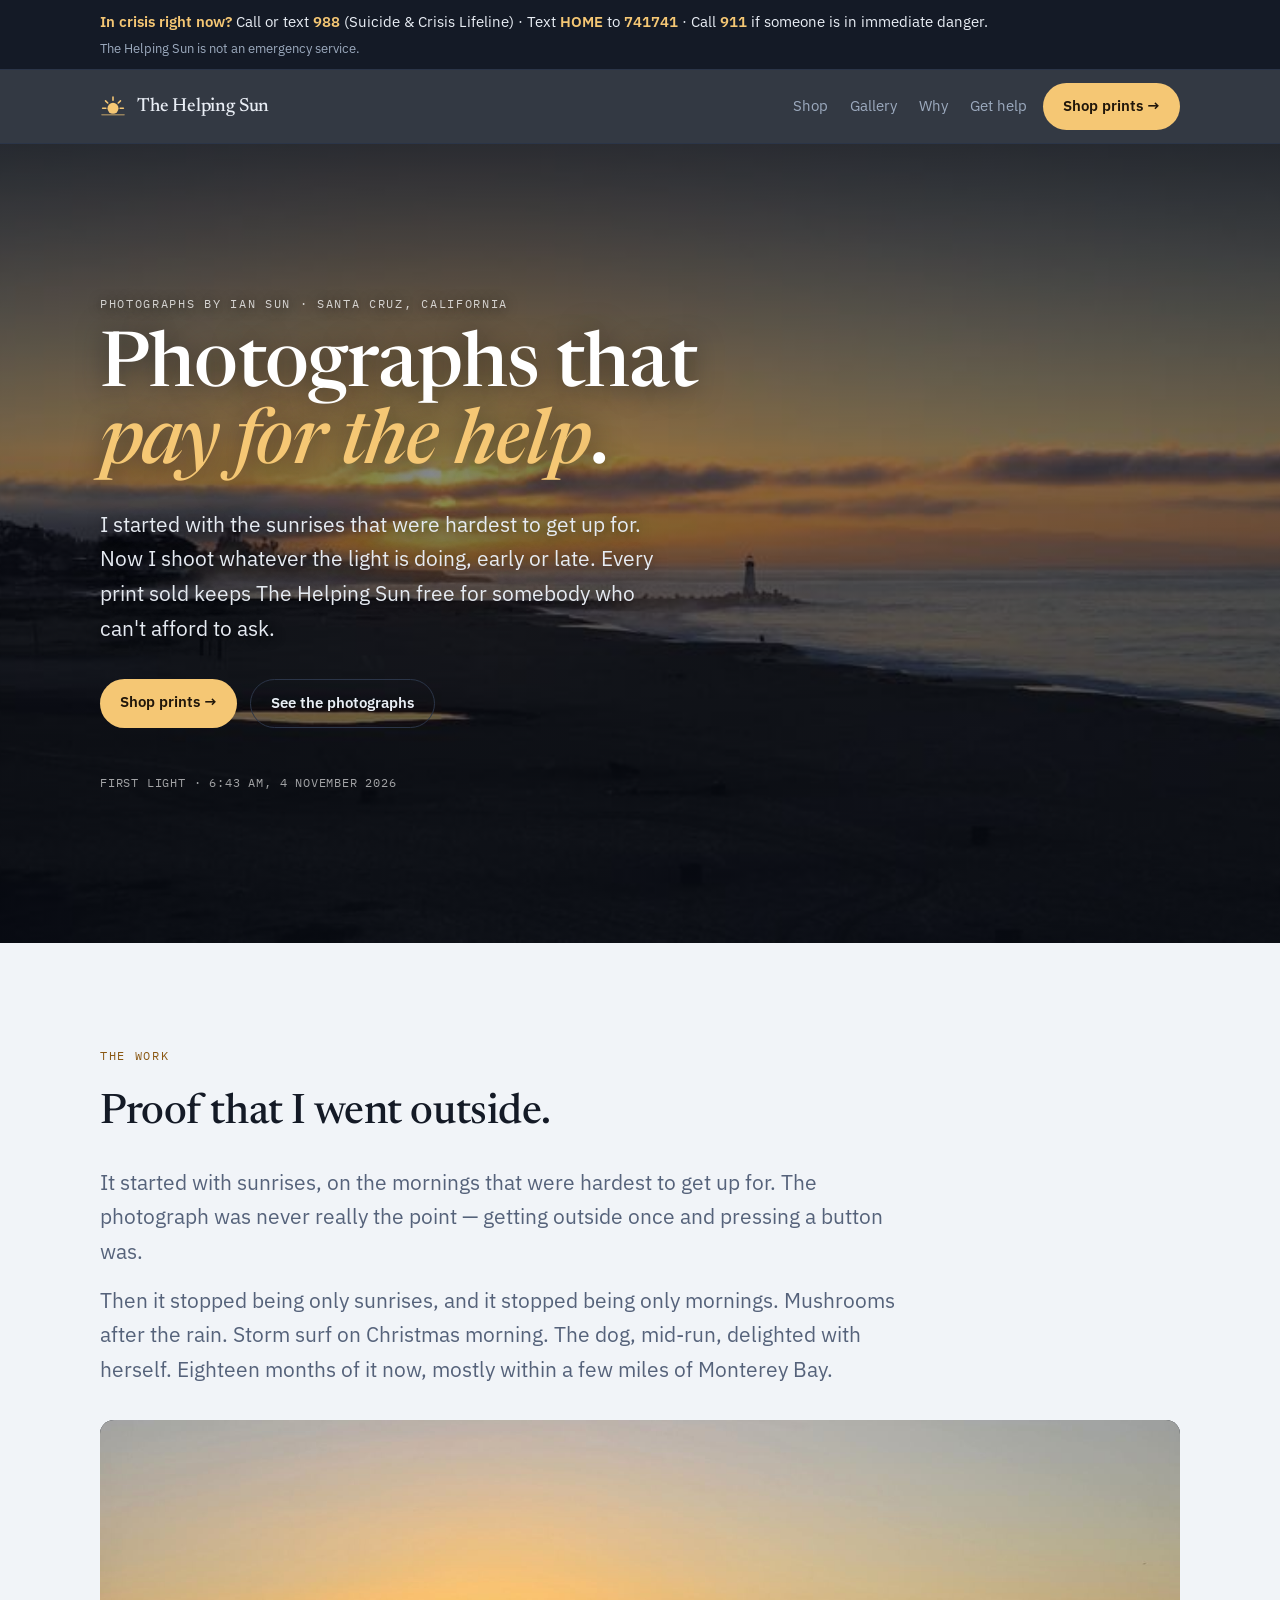
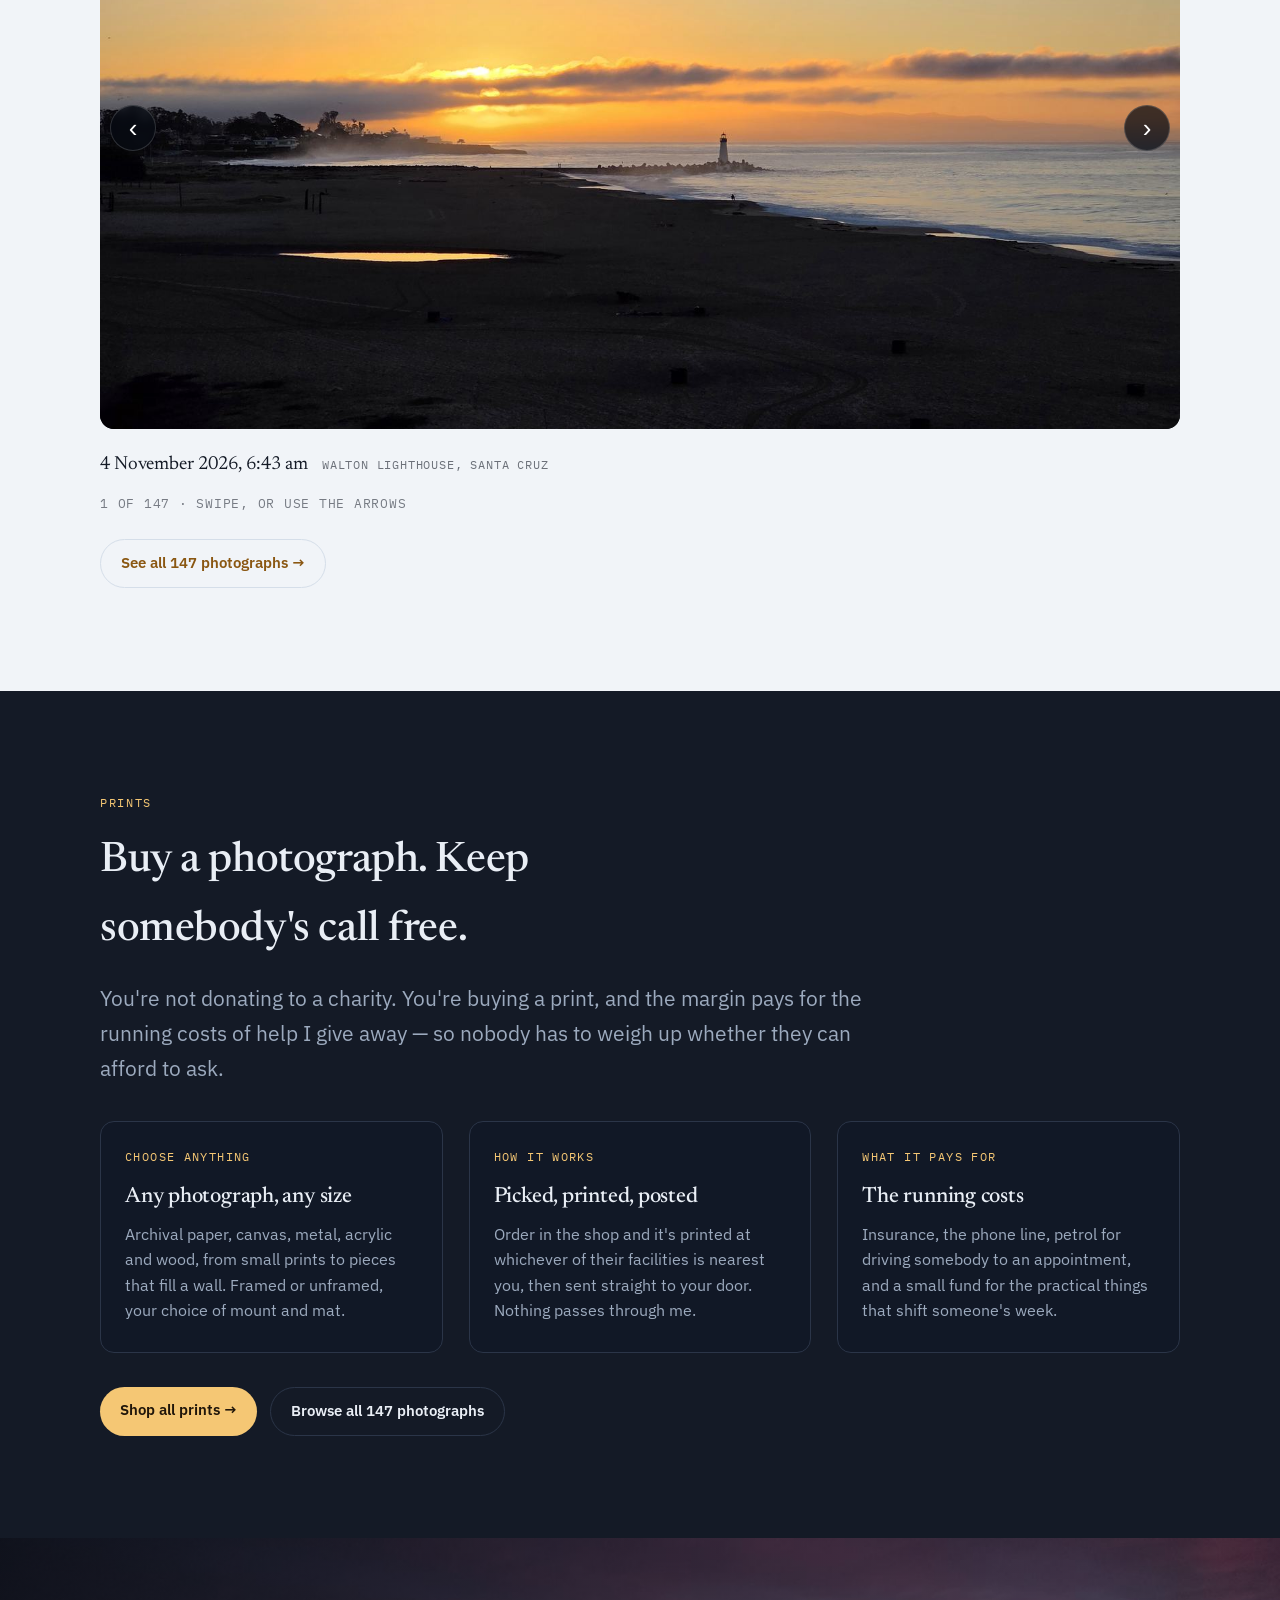
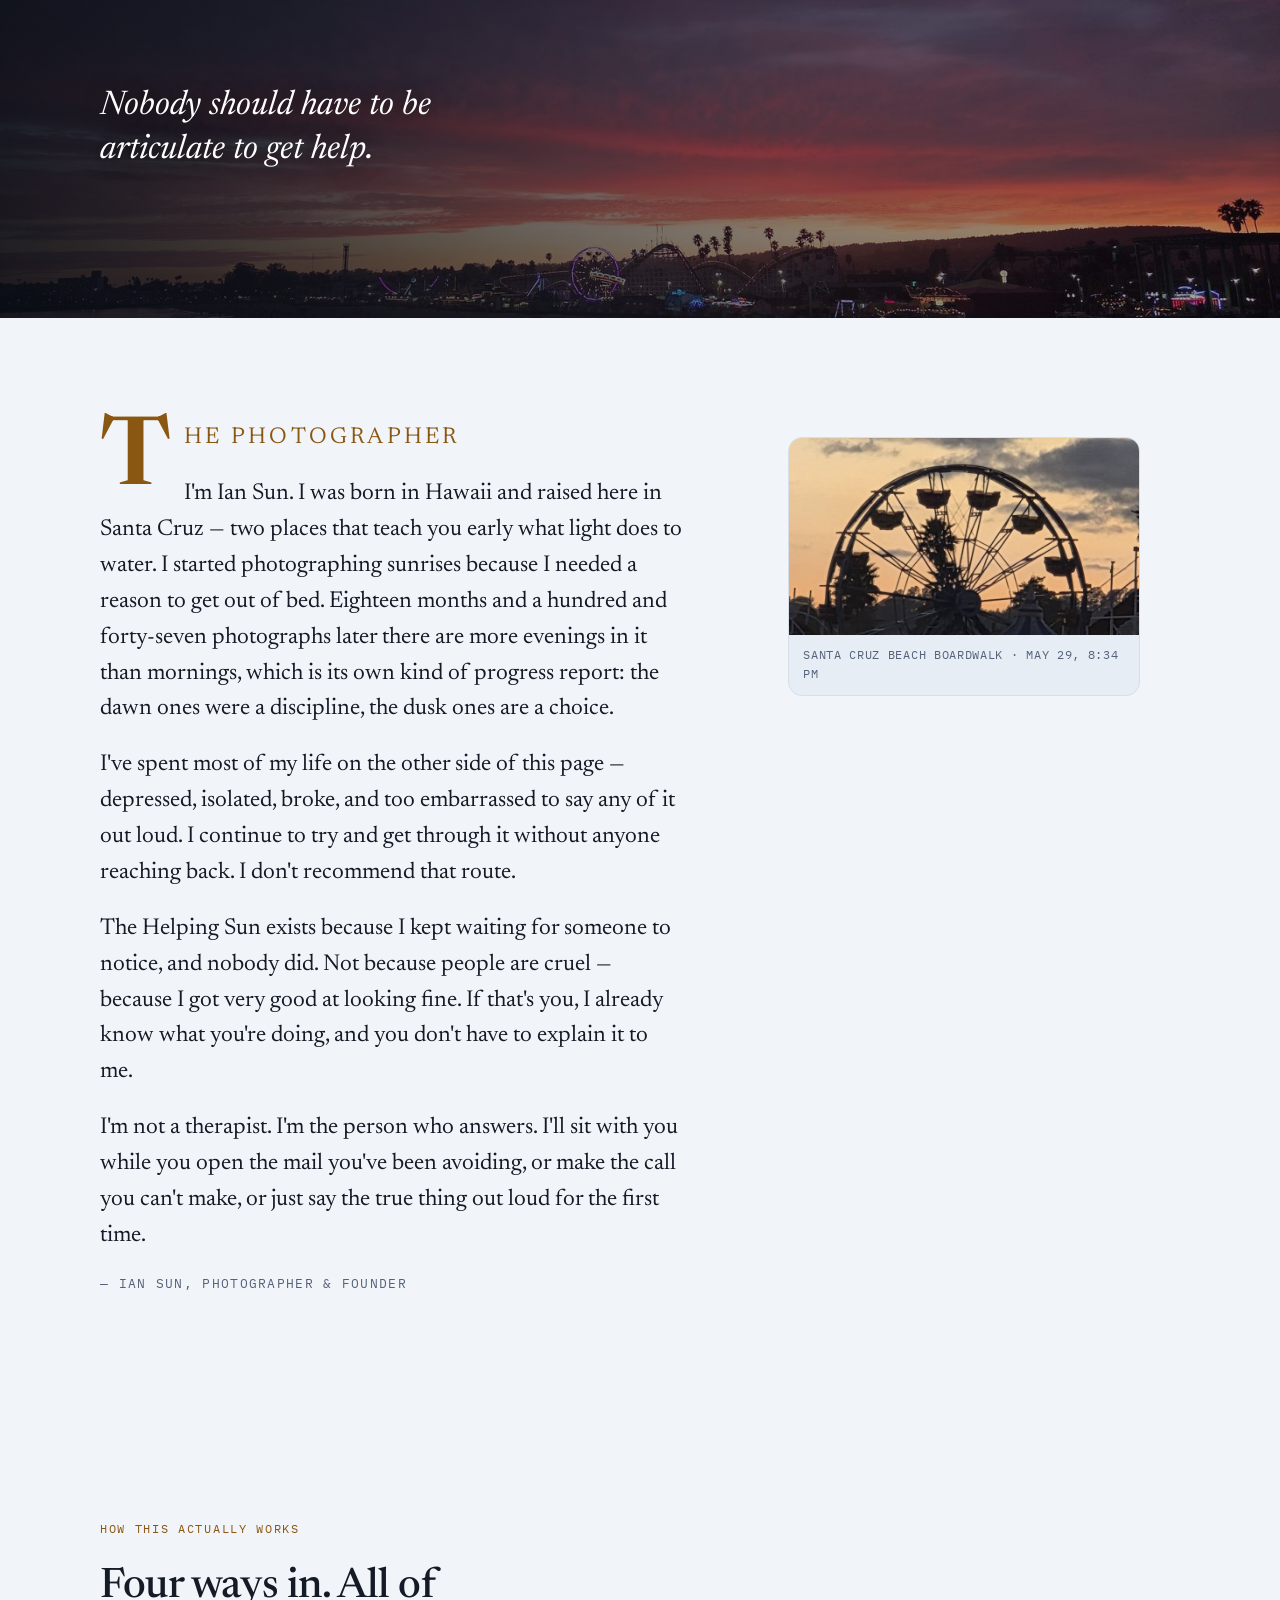
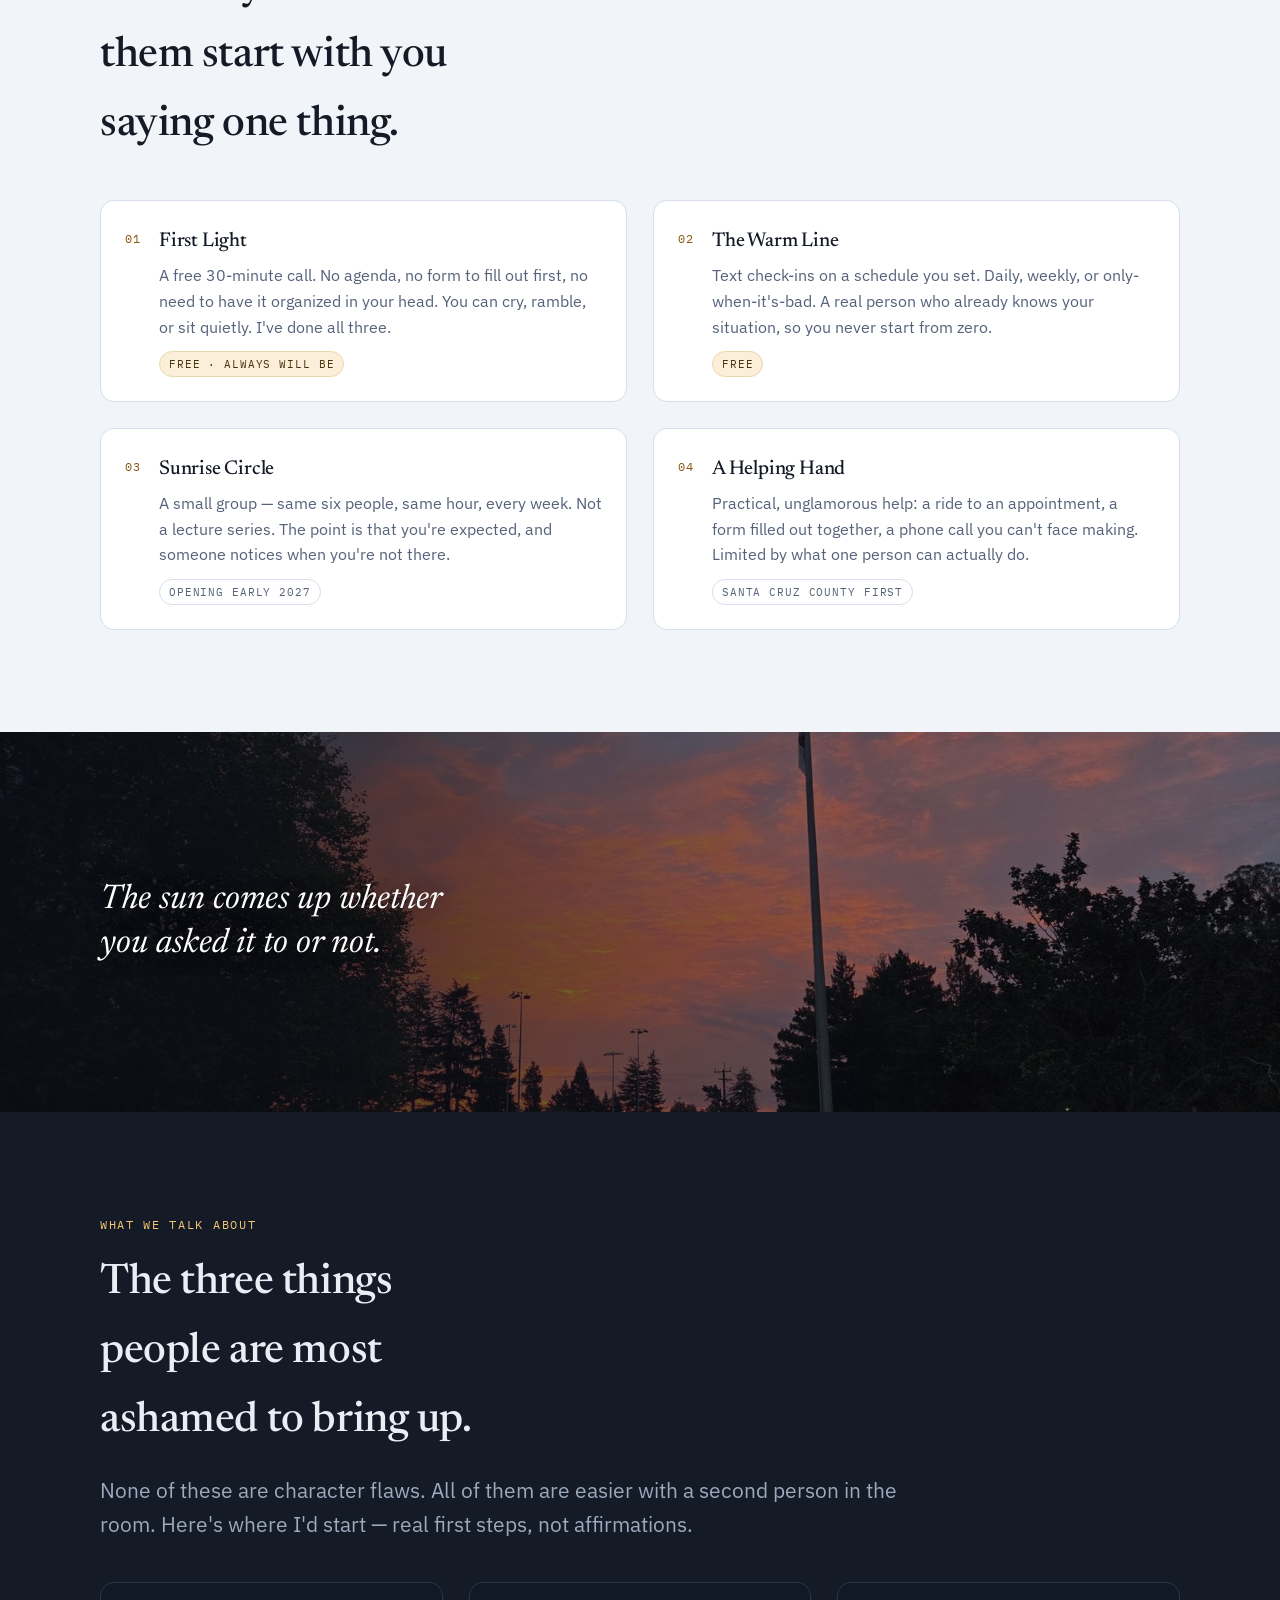
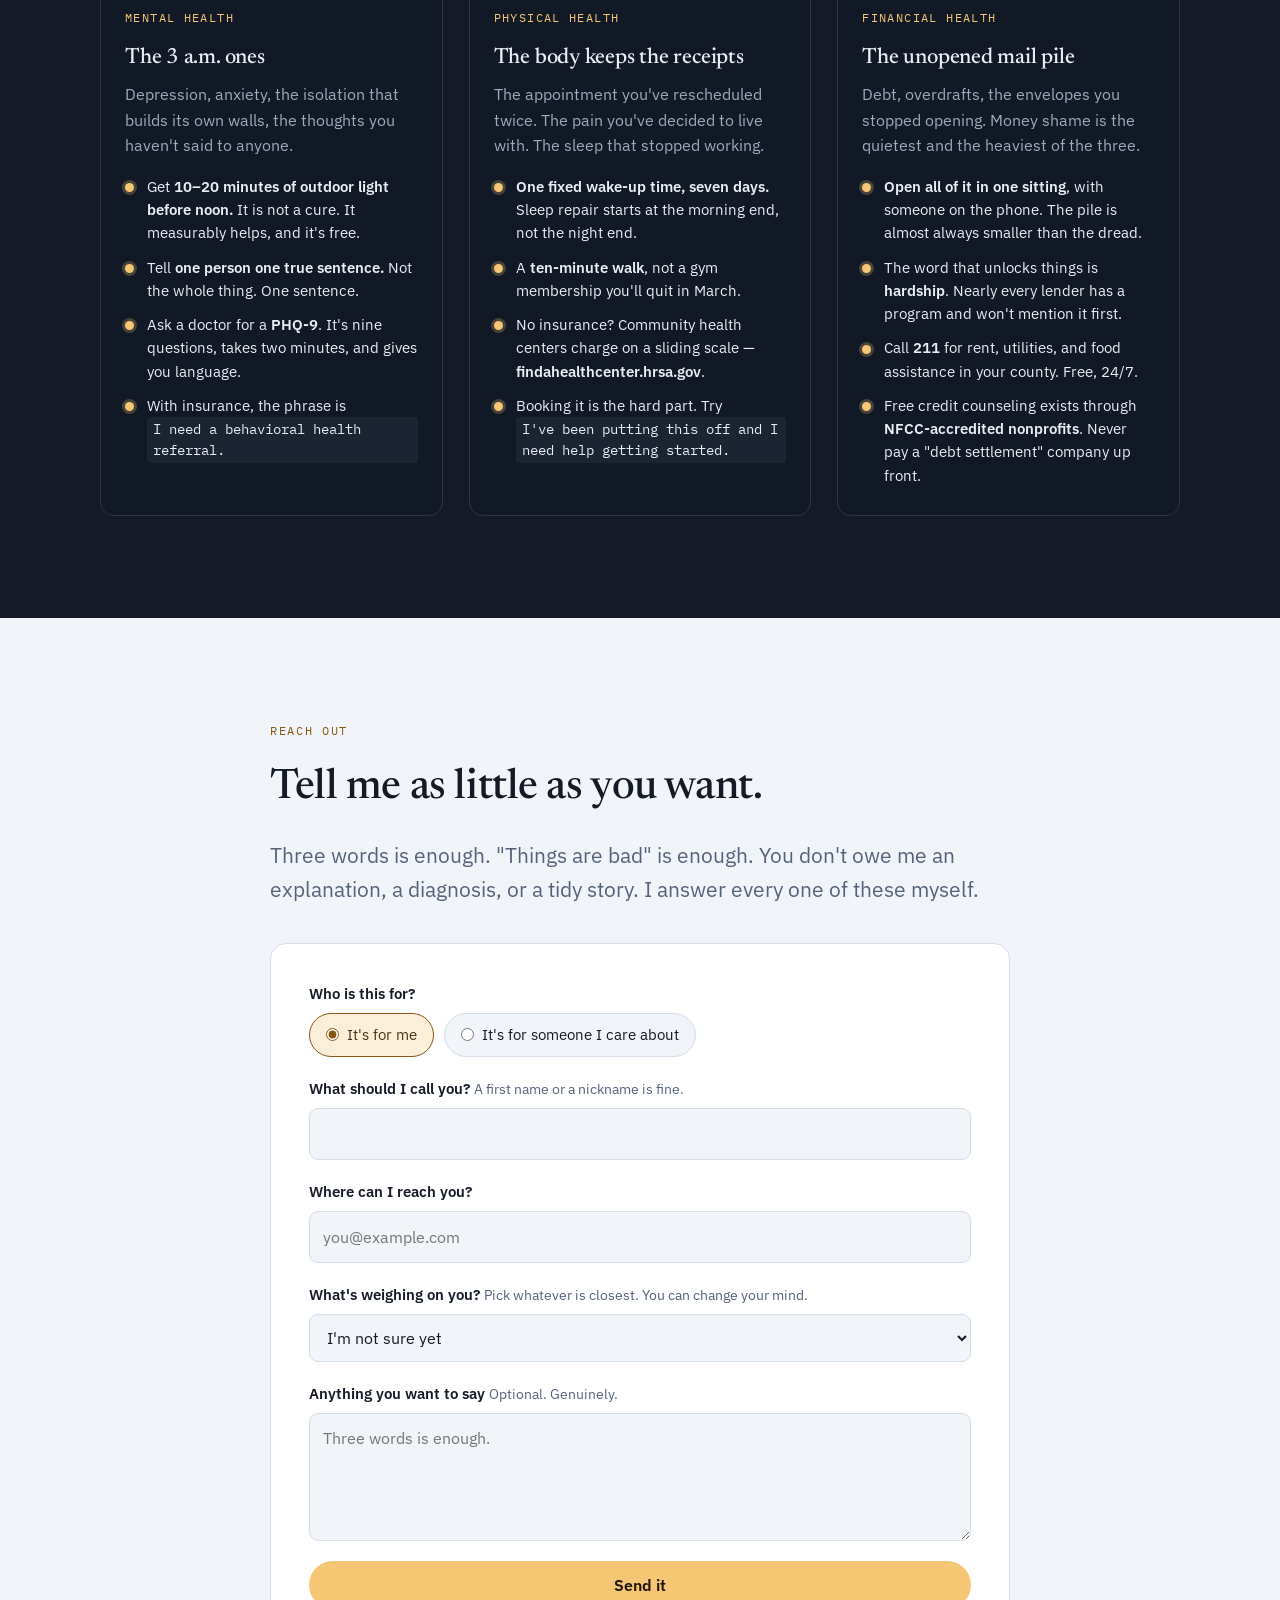
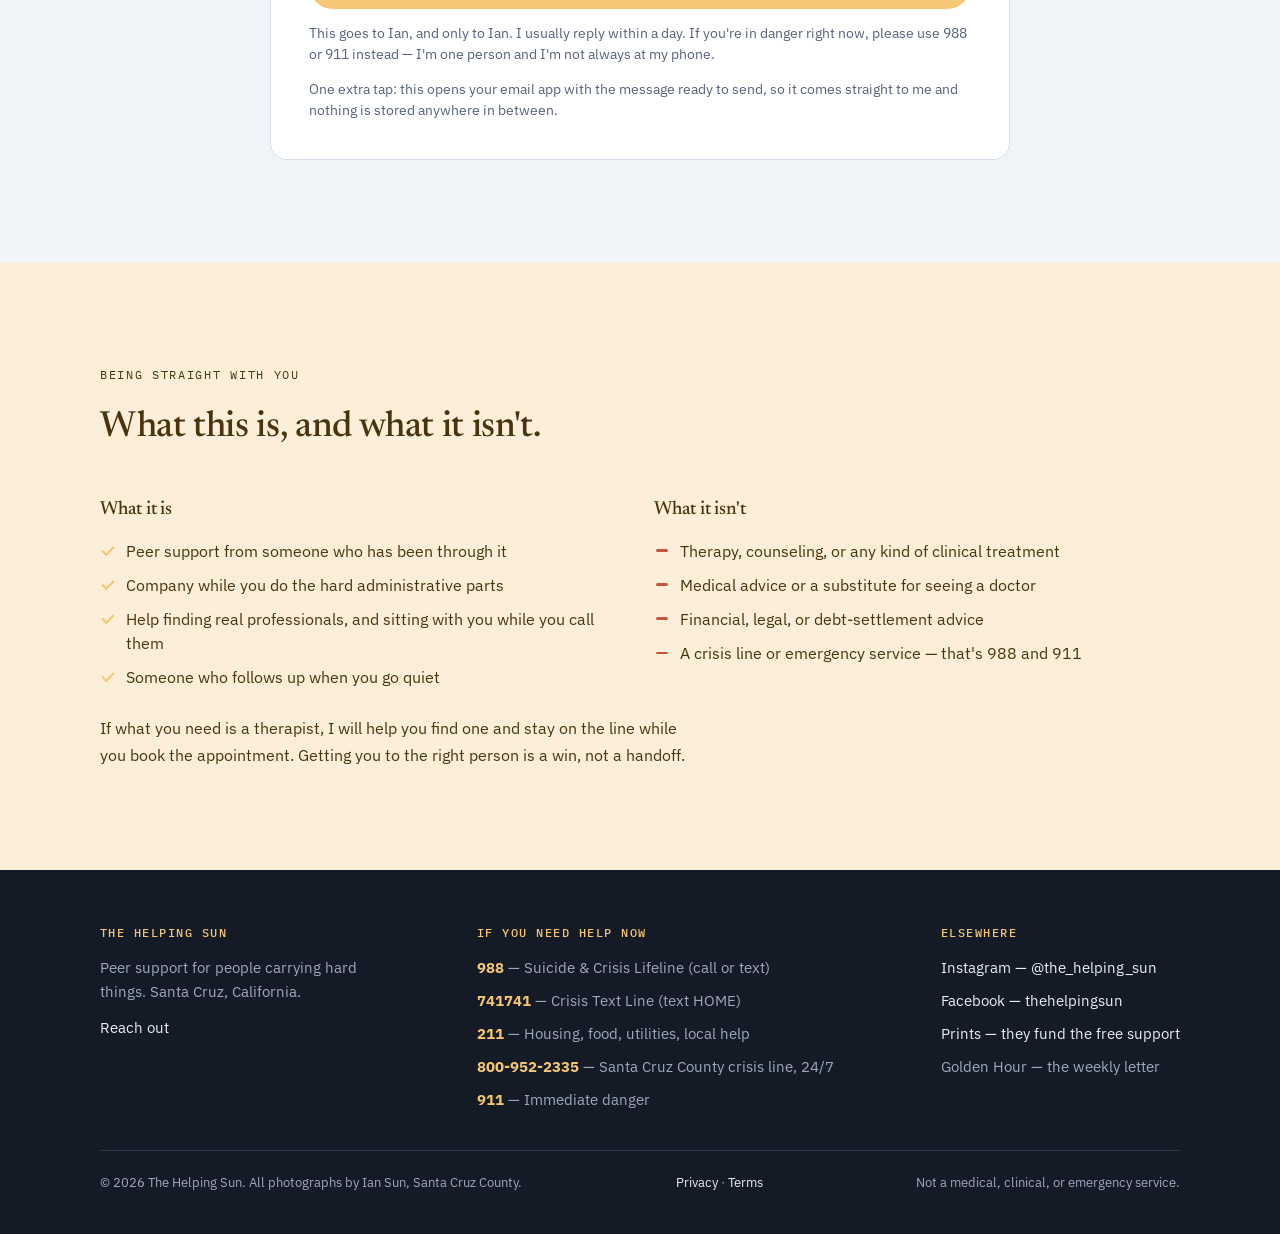
==== commit dd089e98: "Send buyers to the Pixels storefront instead of an embedded cart Ian compared the two and the real s" ====
--- a/site/index.html
+++ b/site/index.html
@@ -338,12 +338,12 @@
       The Helping Sun
     </a>
     <nav class="nav">
-      <a href="/shop">Shop</a>
+      <a href="https://ian-sun.pixels.com/shop" target="_blank" rel="noopener">Shop</a>
       <a href="#gallery">Gallery</a>
       <a href="#story">Why</a>
       <a href="#areas">Get help</a>
     </nav>
-    <a class="btn" href="/shop">Shop prints &rarr;</a>
+    <a class="btn" href="https://ian-sun.pixels.com/shop" target="_blank" rel="noopener">Shop prints &rarr;</a>
   </div>
 </header>
 
@@ -358,7 +358,7 @@
     <h1>Photographs that <em>pay for the help</em>.</h1>
     <p class="sub">I started with the sunrises that were hardest to get up for. Now I shoot whatever the light is doing, early or late. Every print sold keeps The Helping Sun free for somebody who can't afford to ask.</p>
     <div class="cta">
-      <a class="btn" href="/shop">Shop prints &rarr;</a>
+      <a class="btn" href="https://ian-sun.pixels.com/shop" target="_blank" rel="noopener">Shop prints &rarr;</a>
       <a class="btn btn--ghost" href="#gallery">See the photographs</a>
     </div>
     <p class="credit">First Light · 6:43 am, 4 November 2026</p>
@@ -1145,8 +1145,7 @@
     </div>
 
     <p style="margin-top:34px;display:flex;gap:13px;flex-wrap:wrap">
-      <a class="btn" href="/shop">Shop all prints &rarr;</a>
-      <a class="btn btn--ghost" href="https://ian-sun.pixels.com/shop">Open the shop on Pixels</a>
+      <a class="btn" href="https://ian-sun.pixels.com/shop" target="_blank" rel="noopener">Shop all prints &rarr;</a>
       <a class="btn btn--ghost" href="/prints">Browse all 147 photographs</a>
     </p>
   </div>
@@ -1422,9 +1421,9 @@
   //  email. See SELLING-PRINTS.md.
   // ---------------------------------------------------------------------
   // Ready to switch on: paste the URL below in once images are actually live
-  // at ian-sun.pixels.com. It is empty on purpose until then —
+  // at ian-sun.pixels.com/shop. It is empty on purpose until then —
   // a Buy button pointing at an empty shop is worse than no Buy button.
-  var FAA_STORE = 'https://ian-sun.pixels.com/';
+  var FAA_STORE = 'https://ian-sun.pixels.com/shop';
 
   var shots = [].slice.call(document.querySelectorAll('.shot'));
   var lb = document.getElementById('lb');
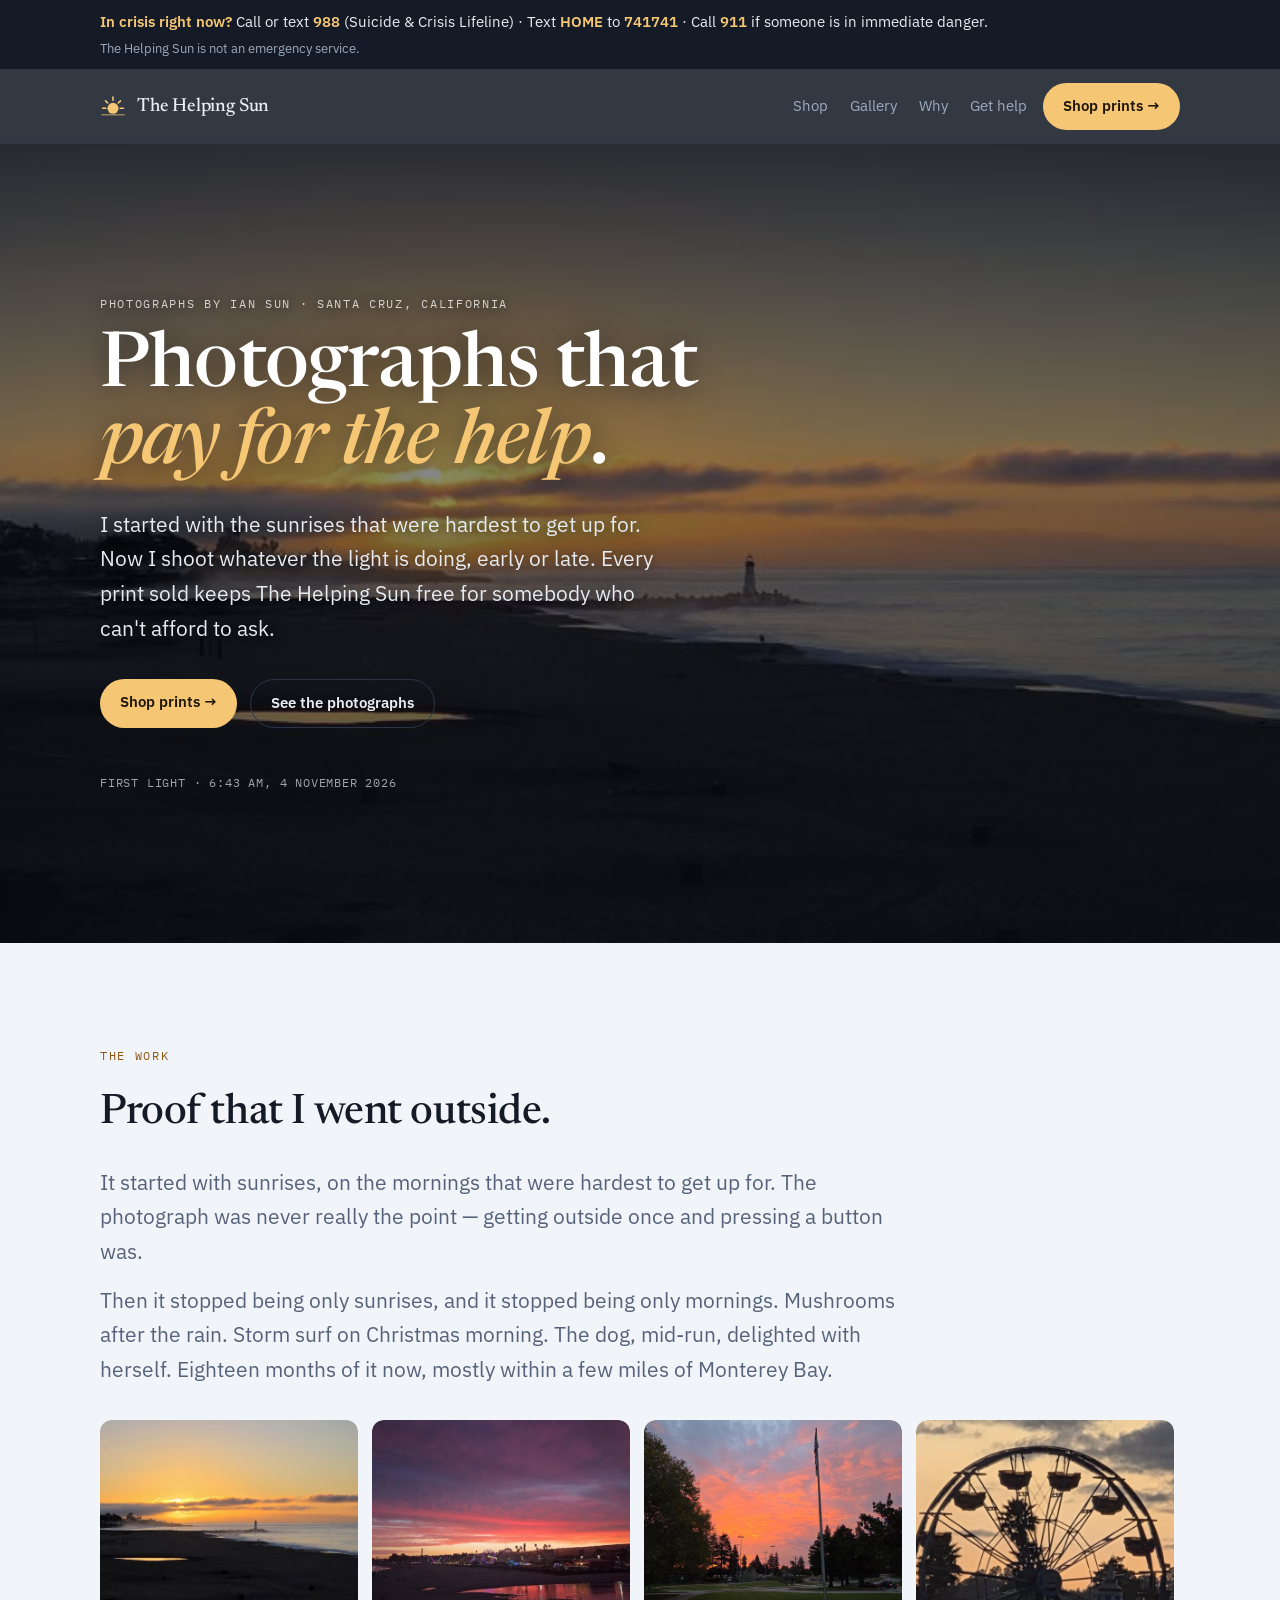
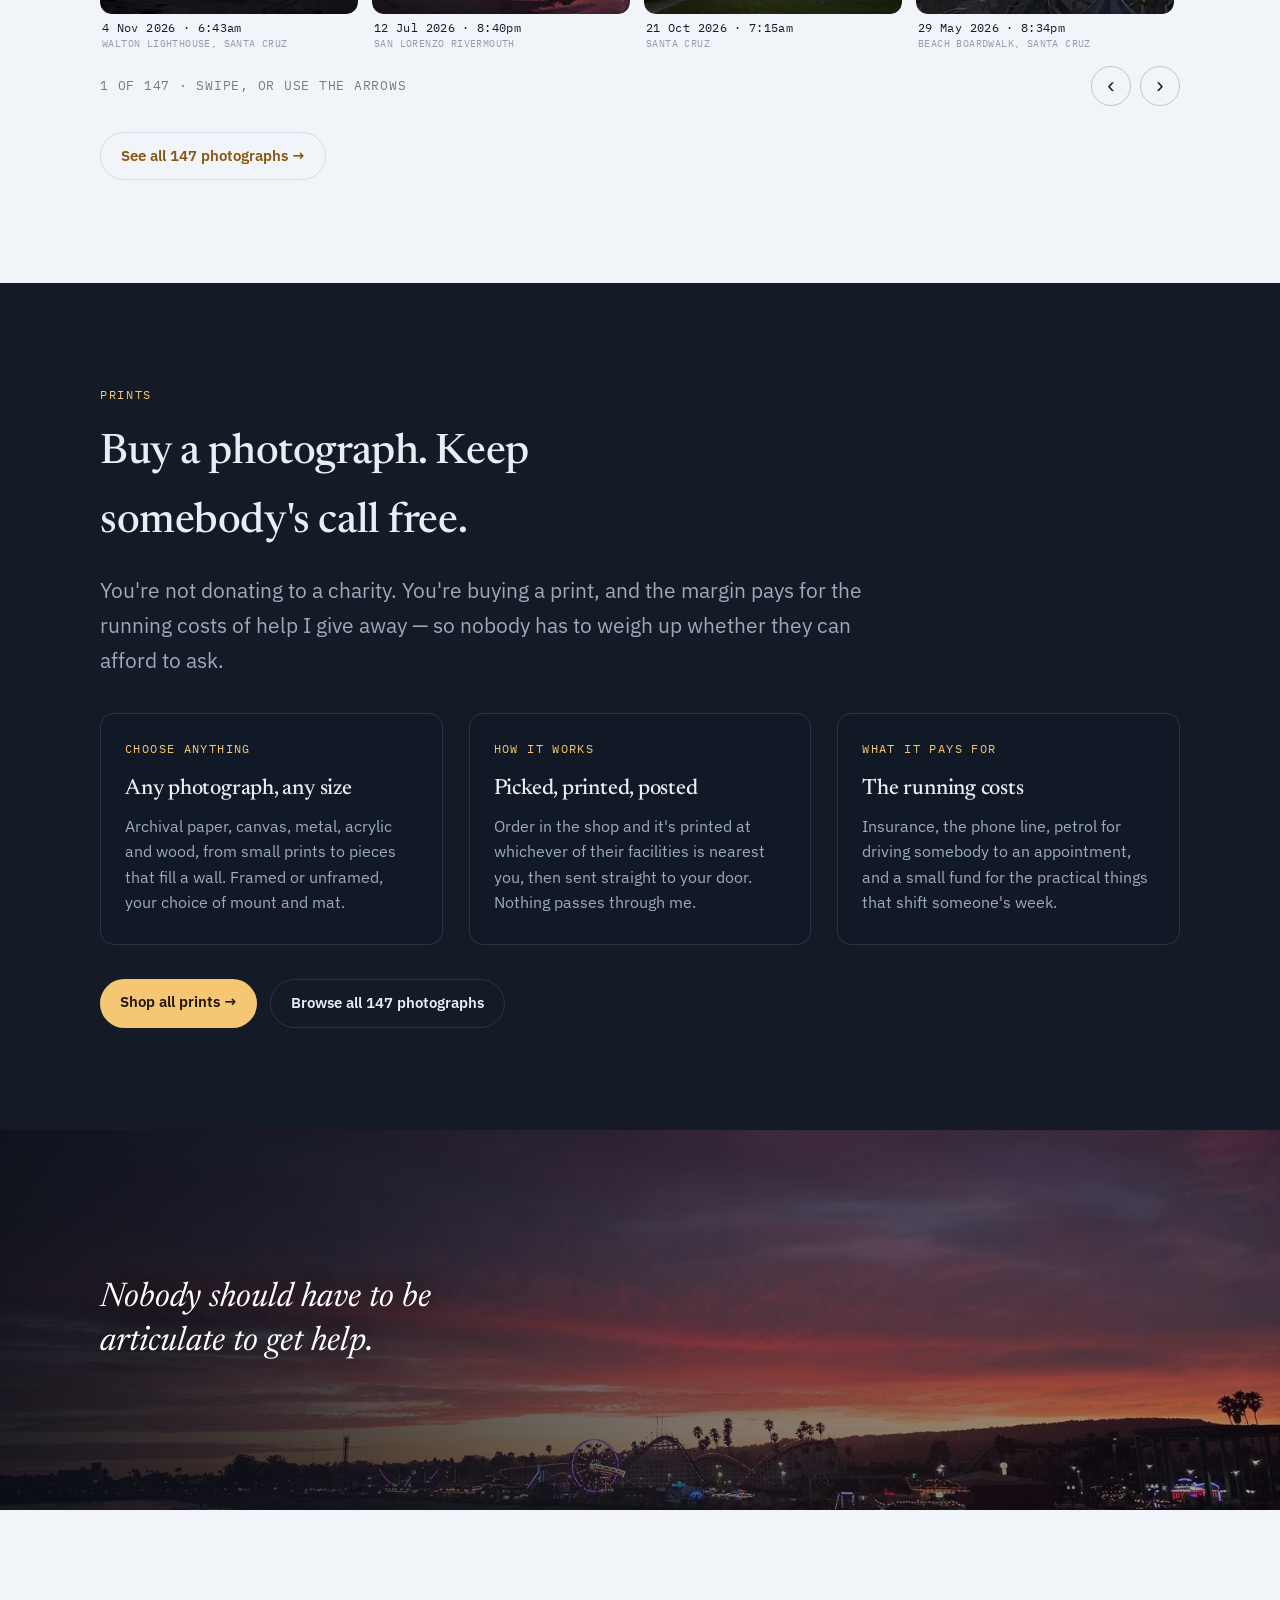
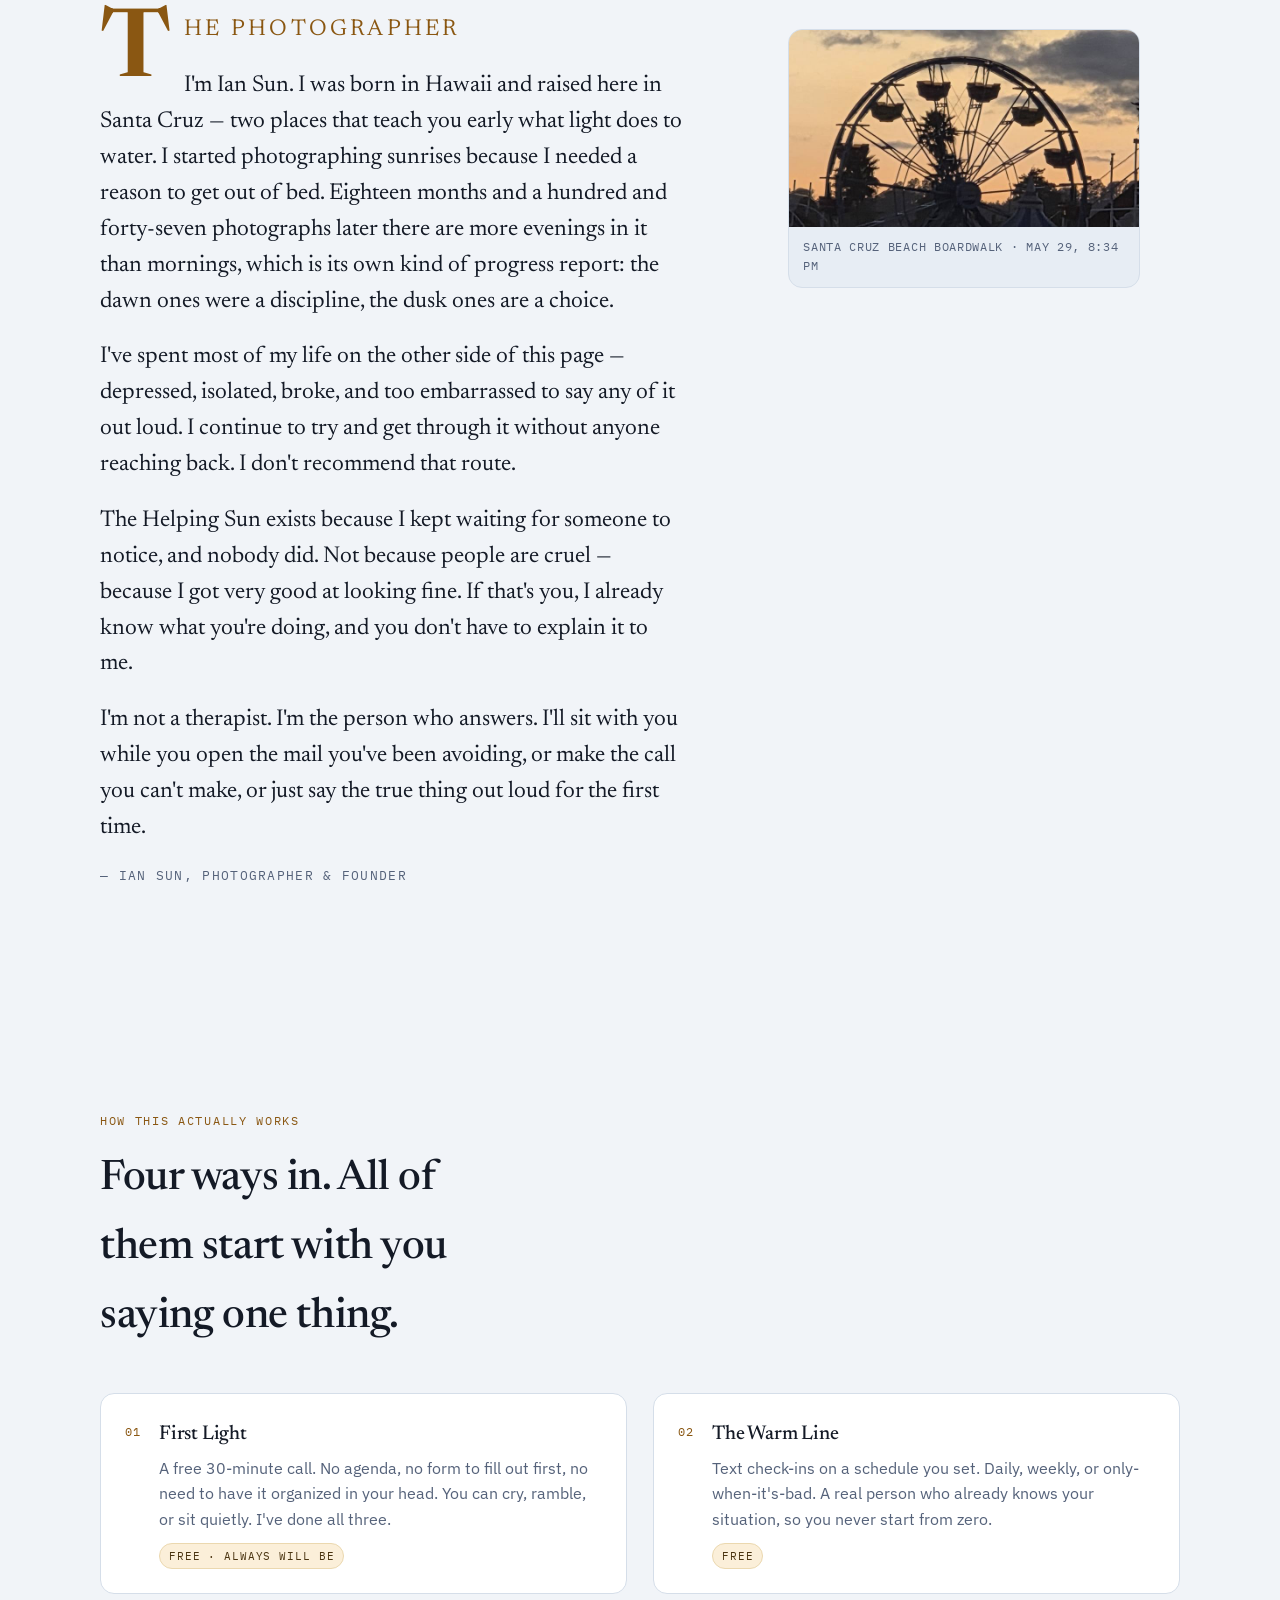
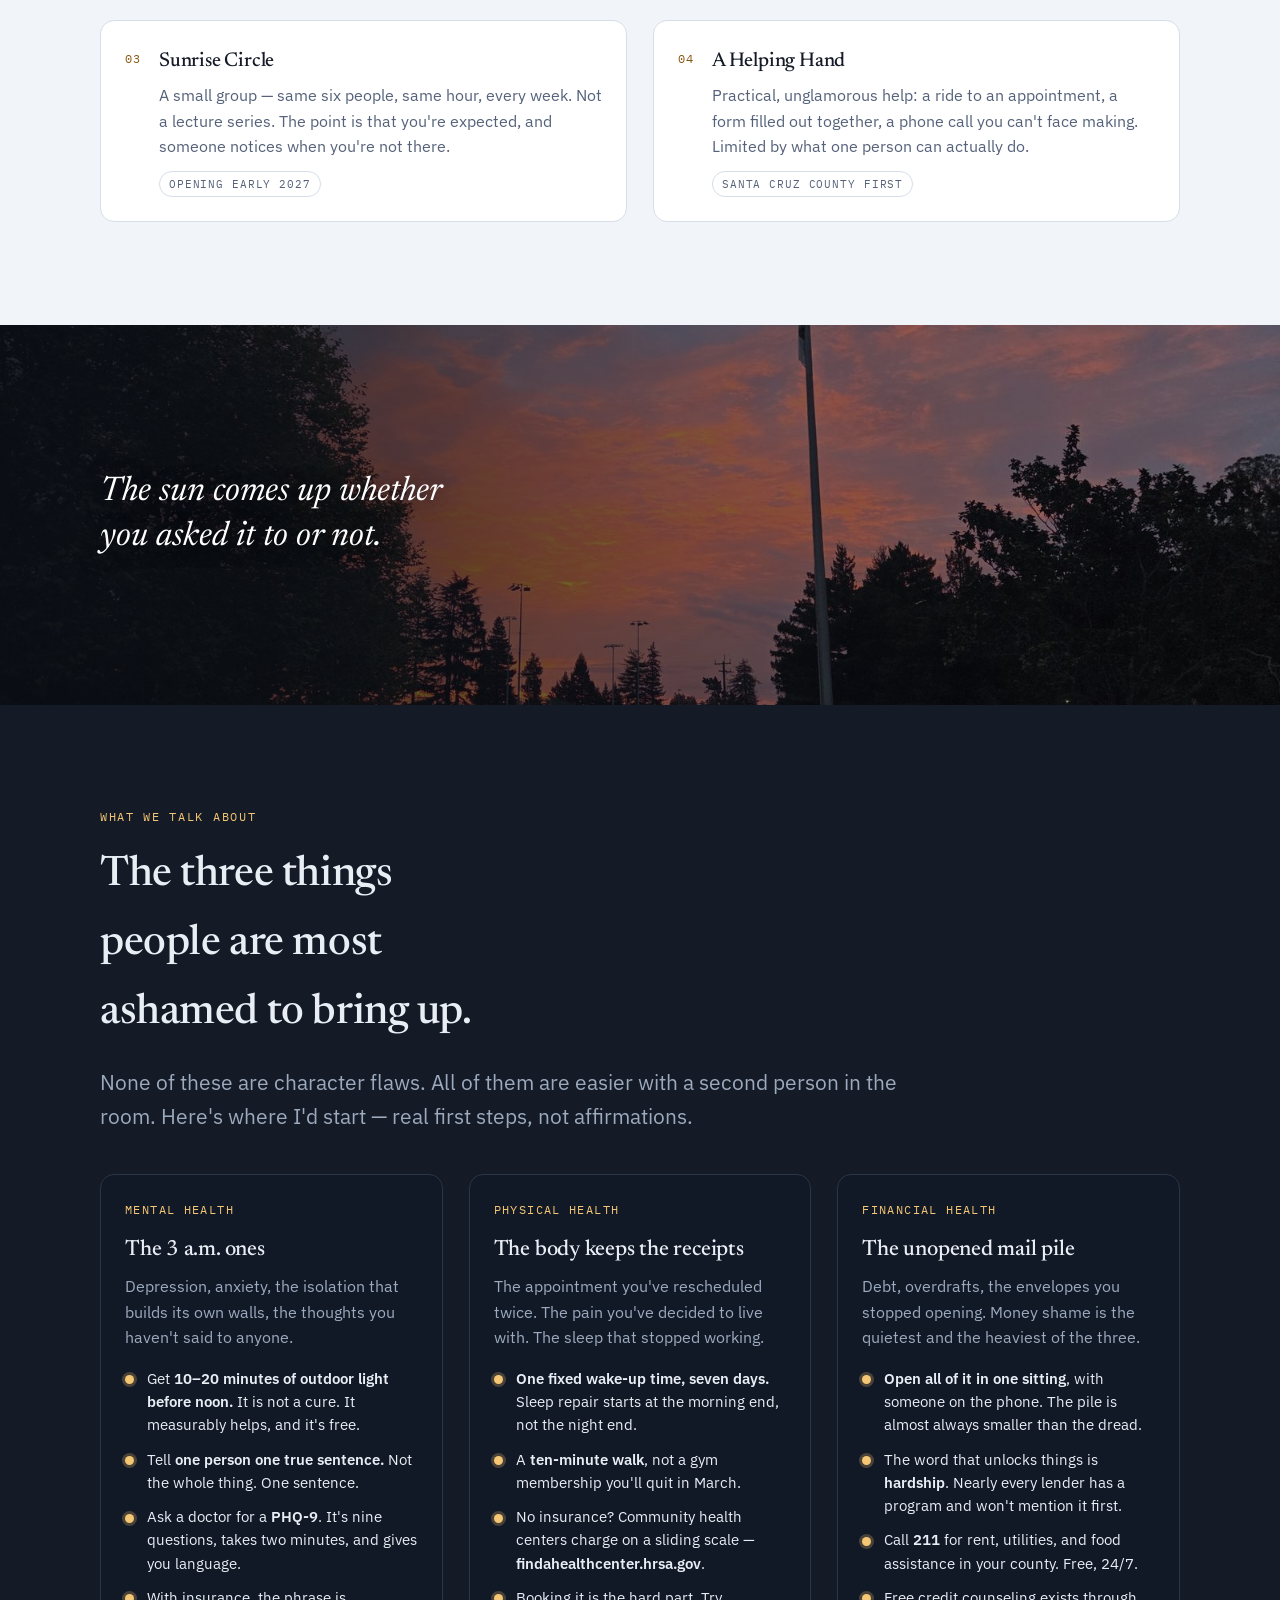
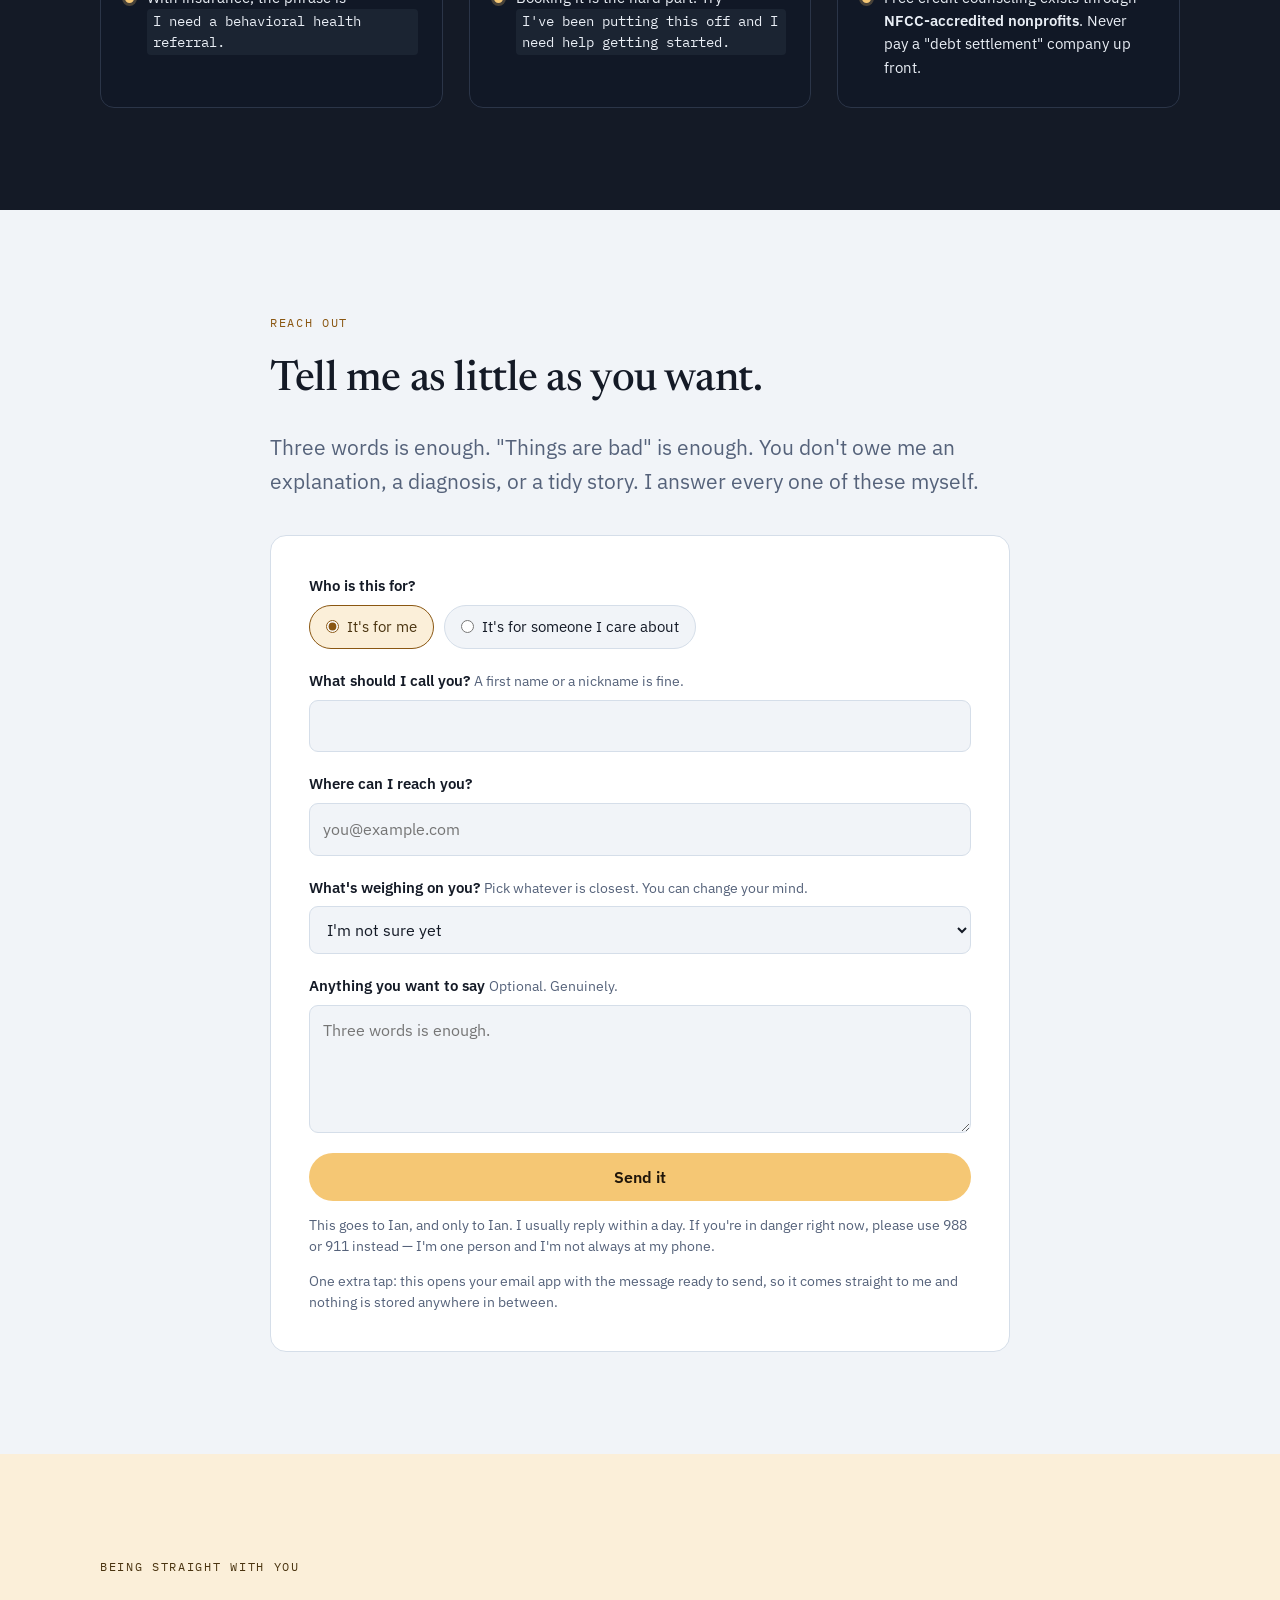
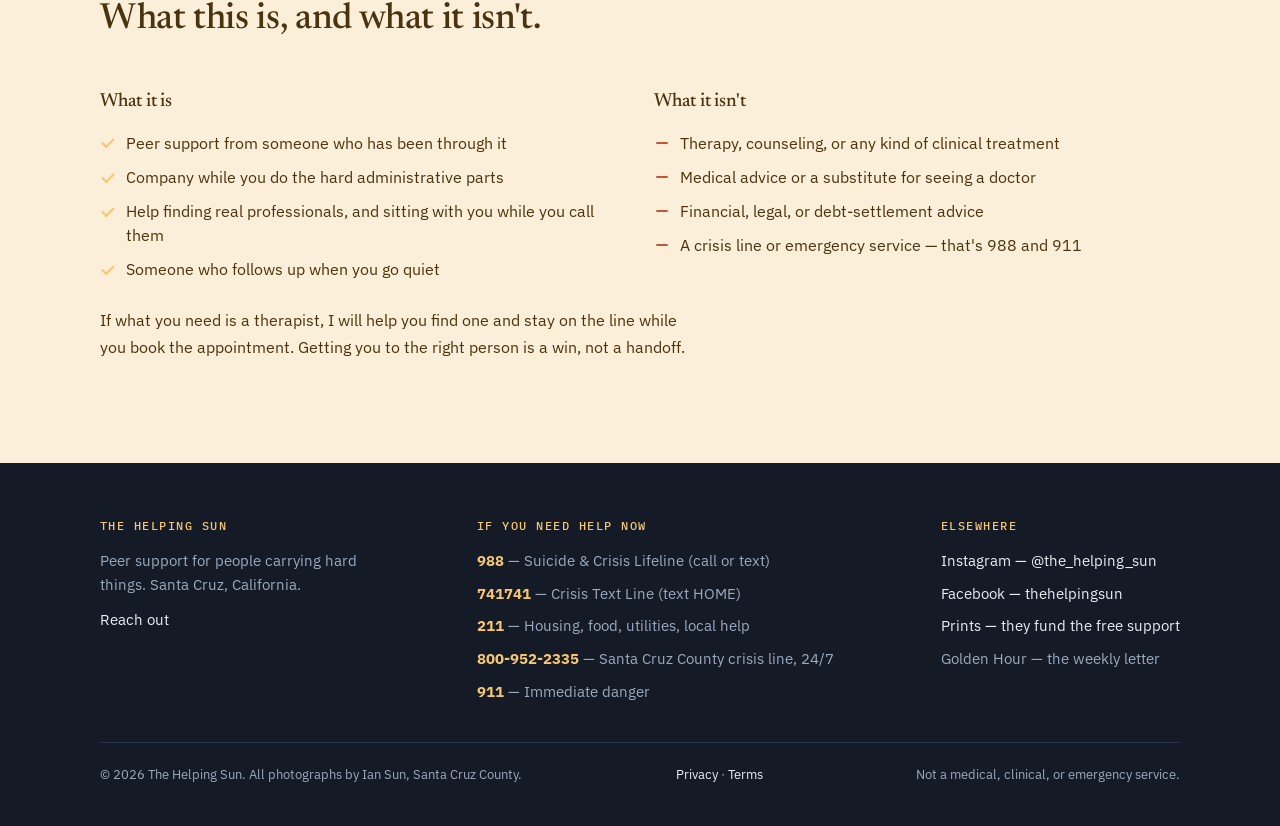
==== commit 9ec28088: "Make the homepage slideshow a two-up strip of uniform tiles Three faults, all visible on a phone: a " ====
--- a/site/index.html
+++ b/site/index.html
@@ -275,31 +275,34 @@
   scroll-behavior:smooth;-webkit-overflow-scrolling:touch;scrollbar-width:none;
   padding-bottom:4px}
 .ss-track::-webkit-scrollbar{display:none}
-.ss-slide{flex:0 0 100%;scroll-snap-align:center;margin:0;min-width:0}
-.ss-slide img{width:100%;height:auto;max-height:68vh;object-fit:contain;
-  border-radius:14px;display:block;background:#0b1018}
+.ss-slide{flex:0 0 calc(50% - 7px);scroll-snap-align:start;margin:0;min-width:0}
+@media (min-width:700px){.ss-slide{flex:0 0 calc(33.333% - 10px)}}
+@media (min-width:1080px){.ss-slide{flex:0 0 calc(25% - 12px)}}
+.ss-slide img{width:100%;height:auto;aspect-ratio:4/3;object-fit:cover;
+  border-radius:12px;display:block;background:#0b1018}
 .ss-slide .shot-btn{display:block;width:100%;padding:0;border:0;background:none;cursor:zoom-in}
-.ss-slide figcaption{display:flex;gap:12px;align-items:baseline;flex-wrap:wrap;
-  margin-top:11px;font-size:16px}
-.ss-slide figcaption .t{font-family:var(--serif,Newsreader),serif;font-size:19px}
-.ss-slide figcaption .w{font-family:var(--mono,'IBM Plex Mono'),monospace;
-  font-size:12.5px;letter-spacing:.06em;text-transform:uppercase;opacity:.6}
-.ss-btn{position:absolute;top:50%;transform:translateY(-50%);z-index:3;
-  width:46px;height:46px;border-radius:50%;border:1px solid rgba(255,255,255,.16);
-  background:rgba(8,12,20,.72);color:#fff;font-size:26px;line-height:1;
-  cursor:pointer;backdrop-filter:blur(4px);display:grid;place-items:center}
+.ss-slide figcaption{display:block;padding:6px 2px 0;line-height:1.3;margin:0}
+.ss-slide figcaption .t{font-family:var(--ff-mono);font-size:11px;letter-spacing:.03em;display:block}
+.ss-slide figcaption .w{font-family:var(--ff-mono);font-size:9.5px;letter-spacing:.04em;
+  opacity:.6;text-transform:uppercase;display:block;margin-top:1px;
+  white-space:nowrap;overflow:hidden;text-overflow:ellipsis}
+@media (min-width:700px){.ss-slide figcaption .t{font-size:12px}
+  .ss-slide figcaption .w{font-size:10px}}
+.ss-controls{display:flex;align-items:center;justify-content:space-between;
+  gap:14px;margin-top:12px;flex-wrap:wrap}
+.ss-arrows{display:flex;gap:9px}
+.ss-btn{width:40px;height:40px;border-radius:50%;
+  border:1px solid color-mix(in srgb, currentColor 22%, transparent);
+  background:transparent;color:inherit;font-size:22px;line-height:1;
+  cursor:pointer;display:grid;place-items:center}
 .ss-btn:hover,.ss-btn:focus-visible{background:rgba(8,12,20,.92)}
-.ss-prev{left:10px}.ss-next{right:10px}
 .ss-cap{margin-top:13px;display:flex;gap:14px;align-items:baseline;flex-wrap:wrap;
   font-family:var(--ff-display);font-size:19px;min-height:1.6em}
 .ss-cap .w{font-family:var(--ff-mono);font-size:11.5px;letter-spacing:.07em;
   text-transform:uppercase;opacity:.6}
-.ss-meta{margin-top:12px;font-family:var(--mono,'IBM Plex Mono'),monospace;
+.ss-meta{margin:0;font-family:var(--mono,'IBM Plex Mono'),monospace;
   font-size:12.5px;letter-spacing:.06em;text-transform:uppercase;opacity:.55}
-@media (max-width:640px){
-  .ss-slide img{max-height:58vh}
-  .ss-btn{width:40px;height:40px;font-size:22px}
-}
+
 dialog.lb{border:0;padding:0;background:#070B12;max-width:100vw;max-height:100vh;width:100%;height:100%}
 dialog.lb::backdrop{background:#070B12}
 .lb-inner{height:100%;display:flex;flex-direction:column;align-items:center;justify-content:center;
@@ -377,745 +380,895 @@
       <div class="ss-track" id="ss-track">
       <figure class="shot ss-slide" data-slug="20261104_064349" data-title="4 November 2026, 6:43 am" data-when="4 November 2026, 6:43 am" data-place="Walton Lighthouse, Santa Cruz">
         <button type="button" class="shot-btn" aria-label="Enlarge photograph from 4 November 2026, 6:43 am">
-          <img src="gallery/20261104_064349.jpg" alt="Photograph taken 4 November 2026, 6:43 am at Walton Lighthouse, Santa Cruz" loading="lazy" decoding="async" width="1600" height="901">
-        </button>
+          <img src="gallery/20261104_064349-t.jpg" alt="Photograph taken 4 November 2026, 6:43 am at Walton Lighthouse, Santa Cruz" loading="lazy" decoding="async" width="760" height="428">
+        </button>
+        <figcaption><span class="t">4 Nov 2026 · 6:43am</span><span class="w">Walton Lighthouse, Santa Cruz</span></figcaption>
       </figure>
       <figure class="shot ss-slide" data-slug="20260712_204036" data-title="12 July 2026, 8:40 pm" data-when="12 July 2026, 8:40 pm" data-place="San Lorenzo Rivermouth">
         <button type="button" class="shot-btn" aria-label="Enlarge photograph from 12 July 2026, 8:40 pm">
-          <img src="gallery/20260712_204036.jpg" alt="Photograph taken 12 July 2026, 8:40 pm at San Lorenzo Rivermouth" loading="lazy" decoding="async" width="1600" height="901">
-        </button>
+          <img src="gallery/20260712_204036-t.jpg" alt="Photograph taken 12 July 2026, 8:40 pm at San Lorenzo Rivermouth" loading="lazy" decoding="async" width="760" height="428">
+        </button>
+        <figcaption><span class="t">12 Jul 2026 · 8:40pm</span><span class="w">San Lorenzo Rivermouth</span></figcaption>
       </figure>
       <figure class="shot ss-slide" data-slug="20261021_071526" data-title="21 October 2026, 7:15 am" data-when="21 October 2026, 7:15 am" data-place="Santa Cruz">
         <button type="button" class="shot-btn" aria-label="Enlarge photograph from 21 October 2026, 7:15 am">
-          <img src="gallery/20261021_071526.jpg" alt="Photograph taken 21 October 2026, 7:15 am at Santa Cruz" loading="lazy" decoding="async" width="1600" height="901">
-        </button>
+          <img src="gallery/20261021_071526-t.jpg" alt="Photograph taken 21 October 2026, 7:15 am at Santa Cruz" loading="lazy" decoding="async" width="760" height="428">
+        </button>
+        <figcaption><span class="t">21 Oct 2026 · 7:15am</span><span class="w">Santa Cruz</span></figcaption>
       </figure>
       <figure class="shot ss-slide" data-slug="20260529_203449" data-title="29 May 2026, 8:34 pm" data-when="29 May 2026, 8:34 pm" data-place="Beach Boardwalk, Santa Cruz">
         <button type="button" class="shot-btn" aria-label="Enlarge photograph from 29 May 2026, 8:34 pm">
-          <img src="gallery/20260529_203449.jpg" alt="Photograph taken 29 May 2026, 8:34 pm at Beach Boardwalk, Santa Cruz" loading="lazy" decoding="async" width="1600" height="901">
-        </button>
+          <img src="gallery/20260529_203449-t.jpg" alt="Photograph taken 29 May 2026, 8:34 pm at Beach Boardwalk, Santa Cruz" loading="lazy" decoding="async" width="760" height="428">
+        </button>
+        <figcaption><span class="t">29 May 2026 · 8:34pm</span><span class="w">Beach Boardwalk, Santa Cruz</span></figcaption>
       </figure>
       <figure class="shot ss-slide" data-slug="20251229_172403" data-title="29 December 2025, 5:24 pm" data-when="29 December 2025, 5:24 pm" data-place="Santa Cruz">
         <button type="button" class="shot-btn" aria-label="Enlarge photograph from 29 December 2025, 5:24 pm">
-          <img src="gallery/20251229_172403.jpg" alt="Photograph taken 29 December 2025, 5:24 pm at Santa Cruz" loading="lazy" decoding="async" width="1600" height="901">
-        </button>
+          <img src="gallery/20251229_172403-t.jpg" alt="Photograph taken 29 December 2025, 5:24 pm at Santa Cruz" loading="lazy" decoding="async" width="760" height="428">
+        </button>
+        <figcaption><span class="t">29 Dec 2025 · 5:24pm</span><span class="w">Santa Cruz</span></figcaption>
       </figure>
       <figure class="shot ss-slide" data-slug="20260524_195347" data-title="24 May 2026, 7:53 pm" data-when="24 May 2026, 7:53 pm" data-place="Beach Boardwalk, Santa Cruz">
         <button type="button" class="shot-btn" aria-label="Enlarge photograph from 24 May 2026, 7:53 pm">
-          <img src="gallery/20260524_195347.jpg" alt="Photograph taken 24 May 2026, 7:53 pm at Beach Boardwalk, Santa Cruz" loading="lazy" decoding="async" width="1600" height="901">
-        </button>
+          <img src="gallery/20260524_195347-t.jpg" alt="Photograph taken 24 May 2026, 7:53 pm at Beach Boardwalk, Santa Cruz" loading="lazy" decoding="async" width="760" height="428">
+        </button>
+        <figcaption><span class="t">24 May 2026 · 7:53pm</span><span class="w">Beach Boardwalk, Santa Cruz</span></figcaption>
       </figure>
       <figure class="shot ss-slide" data-slug="20251226_133752" data-title="26 December 2025, 1:37 pm" data-when="26 December 2025, 1:37 pm" data-place="Santa Cruz County">
         <button type="button" class="shot-btn" aria-label="Enlarge photograph from 26 December 2025, 1:37 pm">
-          <img src="gallery/20251226_133752.jpg" alt="Photograph taken 26 December 2025, 1:37 pm at Santa Cruz County" loading="lazy" decoding="async" width="901" height="1600">
-        </button>
+          <img src="gallery/20251226_133752-t.jpg" alt="Photograph taken 26 December 2025, 1:37 pm at Santa Cruz County" loading="lazy" decoding="async" width="428" height="760">
+        </button>
+        <figcaption><span class="t">26 Dec 2025 · 1:37pm</span><span class="w">Santa Cruz County</span></figcaption>
       </figure>
       <figure class="shot ss-slide" data-slug="20260620_210208" data-title="20 June 2026, 9:02 pm" data-when="20 June 2026, 9:02 pm" data-place="Main Beach, Santa Cruz">
         <button type="button" class="shot-btn" aria-label="Enlarge photograph from 20 June 2026, 9:02 pm">
-          <img src="gallery/20260620_210208.jpg" alt="Photograph taken 20 June 2026, 9:02 pm at Main Beach, Santa Cruz" loading="lazy" decoding="async" width="1600" height="901">
-        </button>
+          <img src="gallery/20260620_210208-t.jpg" alt="Photograph taken 20 June 2026, 9:02 pm at Main Beach, Santa Cruz" loading="lazy" decoding="async" width="760" height="428">
+        </button>
+        <figcaption><span class="t">20 Jun 2026 · 9:02pm</span><span class="w">Main Beach, Santa Cruz</span></figcaption>
       </figure>
       <figure class="shot ss-slide" data-slug="20260713_204007" data-title="13 July 2026, 8:40 pm" data-when="13 July 2026, 8:40 pm" data-place="San Lorenzo Rivermouth">
         <button type="button" class="shot-btn" aria-label="Enlarge photograph from 13 July 2026, 8:40 pm">
-          <img src="gallery/20260713_204007.jpg" alt="Photograph taken 13 July 2026, 8:40 pm at San Lorenzo Rivermouth" loading="lazy" decoding="async" width="1600" height="901">
-        </button>
+          <img src="gallery/20260713_204007-t.jpg" alt="Photograph taken 13 July 2026, 8:40 pm at San Lorenzo Rivermouth" loading="lazy" decoding="async" width="760" height="428">
+        </button>
+        <figcaption><span class="t">13 Jul 2026 · 8:40pm</span><span class="w">San Lorenzo Rivermouth</span></figcaption>
       </figure>
       <figure class="shot ss-slide" data-slug="20251228_142219" data-title="28 December 2025, 2:22 pm" data-when="28 December 2025, 2:22 pm" data-place="Santa Cruz">
         <button type="button" class="shot-btn" aria-label="Enlarge photograph from 28 December 2025, 2:22 pm">
-          <img src="gallery/20251228_142219.jpg" alt="Photograph taken 28 December 2025, 2:22 pm at Santa Cruz" loading="lazy" decoding="async" width="1600" height="901">
-        </button>
+          <img src="gallery/20251228_142219-t.jpg" alt="Photograph taken 28 December 2025, 2:22 pm at Santa Cruz" loading="lazy" decoding="async" width="760" height="428">
+        </button>
+        <figcaption><span class="t">28 Dec 2025 · 2:22pm</span><span class="w">Santa Cruz</span></figcaption>
       </figure>
       <figure class="shot ss-slide" data-slug="20260919_192400" data-title="19 September 2026, 7:24 pm" data-when="19 September 2026, 7:24 pm" data-place="Main Beach, Santa Cruz">
         <button type="button" class="shot-btn" aria-label="Enlarge photograph from 19 September 2026, 7:24 pm">
-          <img src="gallery/20260919_192400.jpg" alt="Photograph taken 19 September 2026, 7:24 pm at Main Beach, Santa Cruz" loading="lazy" decoding="async" width="1600" height="901">
-        </button>
+          <img src="gallery/20260919_192400-t.jpg" alt="Photograph taken 19 September 2026, 7:24 pm at Main Beach, Santa Cruz" loading="lazy" decoding="async" width="760" height="428">
+        </button>
+        <figcaption><span class="t">19 Sep 2026 · 7:24pm</span><span class="w">Main Beach, Santa Cruz</span></figcaption>
       </figure>
       <figure class="shot ss-slide" data-slug="20260926_193109" data-title="26 September 2026, 7:31 pm" data-when="26 September 2026, 7:31 pm" data-place="Santa Cruz">
         <button type="button" class="shot-btn" aria-label="Enlarge photograph from 26 September 2026, 7:31 pm">
-          <img src="gallery/20260926_193109.jpg" alt="Photograph taken 26 September 2026, 7:31 pm at Santa Cruz" loading="lazy" decoding="async" width="1600" height="901">
-        </button>
+          <img src="gallery/20260926_193109-t.jpg" alt="Photograph taken 26 September 2026, 7:31 pm at Santa Cruz" loading="lazy" decoding="async" width="760" height="428">
+        </button>
+        <figcaption><span class="t">26 Sep 2026 · 7:31pm</span><span class="w">Santa Cruz</span></figcaption>
       </figure>
       <figure class="shot ss-slide" data-slug="20261119_085425" data-title="19 November 2026, 8:54 am" data-when="19 November 2026, 8:54 am" data-place="Santa Cruz">
         <button type="button" class="shot-btn" aria-label="Enlarge photograph from 19 November 2026, 8:54 am">
-          <img src="gallery/20261119_085425.jpg" alt="Photograph taken 19 November 2026, 8:54 am at Santa Cruz" loading="lazy" decoding="async" width="1600" height="901">
-        </button>
+          <img src="gallery/20261119_085425-t.jpg" alt="Photograph taken 19 November 2026, 8:54 am at Santa Cruz" loading="lazy" decoding="async" width="760" height="428">
+        </button>
+        <figcaption><span class="t">19 Nov 2026 · 8:54am</span><span class="w">Santa Cruz</span></figcaption>
       </figure>
       <figure class="shot ss-slide" data-slug="20261117_165552" data-title="17 November 2026, 4:55 pm" data-when="17 November 2026, 4:55 pm" data-place="Santa Cruz">
         <button type="button" class="shot-btn" aria-label="Enlarge photograph from 17 November 2026, 4:55 pm">
-          <img src="gallery/20261117_165552.jpg" alt="Photograph taken 17 November 2026, 4:55 pm at Santa Cruz" loading="lazy" decoding="async" width="1600" height="901">
-        </button>
+          <img src="gallery/20261117_165552-t.jpg" alt="Photograph taken 17 November 2026, 4:55 pm at Santa Cruz" loading="lazy" decoding="async" width="760" height="428">
+        </button>
+        <figcaption><span class="t">17 Nov 2026 · 4:55pm</span><span class="w">Santa Cruz</span></figcaption>
       </figure>
       <figure class="shot ss-slide" data-slug="20261117_065329" data-title="17 November 2026, 6:53 am" data-when="17 November 2026, 6:53 am" data-place="Walton Lighthouse, Santa Cruz">
         <button type="button" class="shot-btn" aria-label="Enlarge photograph from 17 November 2026, 6:53 am">
-          <img src="gallery/20261117_065329.jpg" alt="Photograph taken 17 November 2026, 6:53 am at Walton Lighthouse, Santa Cruz" loading="lazy" decoding="async" width="1600" height="901">
-        </button>
+          <img src="gallery/20261117_065329-t.jpg" alt="Photograph taken 17 November 2026, 6:53 am at Walton Lighthouse, Santa Cruz" loading="lazy" decoding="async" width="760" height="428">
+        </button>
+        <figcaption><span class="t">17 Nov 2026 · 6:53am</span><span class="w">Walton Lighthouse, Santa Cruz</span></figcaption>
       </figure>
       <figure class="shot ss-slide" data-slug="20261102_064330" data-title="2 November 2026, 6:43 am" data-when="2 November 2026, 6:43 am" data-place="Main Beach, Santa Cruz">
         <button type="button" class="shot-btn" aria-label="Enlarge photograph from 2 November 2026, 6:43 am">
-          <img src="gallery/20261102_064330.jpg" alt="Photograph taken 2 November 2026, 6:43 am at Main Beach, Santa Cruz" loading="lazy" decoding="async" width="1600" height="901">
-        </button>
+          <img src="gallery/20261102_064330-t.jpg" alt="Photograph taken 2 November 2026, 6:43 am at Main Beach, Santa Cruz" loading="lazy" decoding="async" width="760" height="428">
+        </button>
+        <figcaption><span class="t">2 Nov 2026 · 6:43am</span><span class="w">Main Beach, Santa Cruz</span></figcaption>
       </figure>
       <figure class="shot ss-slide" data-slug="20261101_141550" data-title="1 November 2026, 2:15 pm" data-when="1 November 2026, 2:15 pm" data-place="Santa Cruz Harbour">
         <button type="button" class="shot-btn" aria-label="Enlarge photograph from 1 November 2026, 2:15 pm">
-          <img src="gallery/20261101_141550.jpg" alt="Photograph taken 1 November 2026, 2:15 pm at Santa Cruz Harbour" loading="lazy" decoding="async" width="1600" height="901">
-        </button>
+          <img src="gallery/20261101_141550-t.jpg" alt="Photograph taken 1 November 2026, 2:15 pm at Santa Cruz Harbour" loading="lazy" decoding="async" width="760" height="428">
+        </button>
+        <figcaption><span class="t">1 Nov 2026 · 2:15pm</span><span class="w">Santa Cruz Harbour</span></figcaption>
       </figure>
       <figure class="shot ss-slide" data-slug="20261025_161822" data-title="25 October 2026, 4:18 pm" data-when="25 October 2026, 4:18 pm" data-place="Seabright Beach, Santa Cruz">
         <button type="button" class="shot-btn" aria-label="Enlarge photograph from 25 October 2026, 4:18 pm">
-          <img src="gallery/20261025_161822.jpg" alt="Photograph taken 25 October 2026, 4:18 pm at Seabright Beach, Santa Cruz" loading="lazy" decoding="async" width="1200" height="1600">
-        </button>
+          <img src="gallery/20261025_161822-t.jpg" alt="Photograph taken 25 October 2026, 4:18 pm at Seabright Beach, Santa Cruz" loading="lazy" decoding="async" width="570" height="760">
+        </button>
+        <figcaption><span class="t">25 Oct 2026 · 4:18pm</span><span class="w">Seabright Beach, Santa Cruz</span></figcaption>
       </figure>
       <figure class="shot ss-slide" data-slug="20261006_183721" data-title="6 October 2026, 6:37 pm" data-when="6 October 2026, 6:37 pm" data-place="West Cliff, Santa Cruz">
         <button type="button" class="shot-btn" aria-label="Enlarge photograph from 6 October 2026, 6:37 pm">
-          <img src="gallery/20261006_183721.jpg" alt="Photograph taken 6 October 2026, 6:37 pm at West Cliff, Santa Cruz" loading="lazy" decoding="async" width="901" height="1600">
-        </button>
+          <img src="gallery/20261006_183721-t.jpg" alt="Photograph taken 6 October 2026, 6:37 pm at West Cliff, Santa Cruz" loading="lazy" decoding="async" width="428" height="760">
+        </button>
+        <figcaption><span class="t">6 Oct 2026 · 6:37pm</span><span class="w">West Cliff, Santa Cruz</span></figcaption>
       </figure>
       <figure class="shot ss-slide" data-slug="20261005_064839" data-title="5 October 2026, 6:48 am" data-when="5 October 2026, 6:48 am" data-place="West Cliff, Santa Cruz">
         <button type="button" class="shot-btn" aria-label="Enlarge photograph from 5 October 2026, 6:48 am">
-          <img src="gallery/20261005_064839.jpg" alt="Photograph taken 5 October 2026, 6:48 am at West Cliff, Santa Cruz" loading="lazy" decoding="async" width="1600" height="901">
-        </button>
+          <img src="gallery/20261005_064839-t.jpg" alt="Photograph taken 5 October 2026, 6:48 am at West Cliff, Santa Cruz" loading="lazy" decoding="async" width="760" height="428">
+        </button>
+        <figcaption><span class="t">5 Oct 2026 · 6:48am</span><span class="w">West Cliff, Santa Cruz</span></figcaption>
       </figure>
       <figure class="shot ss-slide" data-slug="20260920_191704" data-title="20 September 2026, 7:17 pm" data-when="20 September 2026, 7:17 pm" data-place="Santa Cruz County">
         <button type="button" class="shot-btn" aria-label="Enlarge photograph from 20 September 2026, 7:17 pm">
-          <img src="gallery/20260920_191704.jpg" alt="Photograph taken 20 September 2026, 7:17 pm at Santa Cruz County" loading="lazy" decoding="async" width="1600" height="901">
-        </button>
+          <img src="gallery/20260920_191704-t.jpg" alt="Photograph taken 20 September 2026, 7:17 pm at Santa Cruz County" loading="lazy" decoding="async" width="760" height="428">
+        </button>
+        <figcaption><span class="t">20 Sep 2026 · 7:17pm</span><span class="w">Santa Cruz County</span></figcaption>
       </figure>
       <figure class="shot ss-slide" data-slug="20260722_200159" data-title="22 July 2026, 8:01 pm" data-when="22 July 2026, 8:01 pm" data-place="San Lorenzo Rivermouth">
         <button type="button" class="shot-btn" aria-label="Enlarge photograph from 22 July 2026, 8:01 pm">
-          <img src="gallery/20260722_200159.jpg" alt="Photograph taken 22 July 2026, 8:01 pm at San Lorenzo Rivermouth" loading="lazy" decoding="async" width="1600" height="901">
-        </button>
+          <img src="gallery/20260722_200159-t.jpg" alt="Photograph taken 22 July 2026, 8:01 pm at San Lorenzo Rivermouth" loading="lazy" decoding="async" width="760" height="428">
+        </button>
+        <figcaption><span class="t">22 Jul 2026 · 8:01pm</span><span class="w">San Lorenzo Rivermouth</span></figcaption>
       </figure>
       <figure class="shot ss-slide" data-slug="20260706_202420" data-title="6 July 2026, 8:24 pm" data-when="6 July 2026, 8:24 pm" data-place="Santa Cruz Harbour">
         <button type="button" class="shot-btn" aria-label="Enlarge photograph from 6 July 2026, 8:24 pm">
-          <img src="gallery/20260706_202420.jpg" alt="Photograph taken 6 July 2026, 8:24 pm at Santa Cruz Harbour" loading="lazy" decoding="async" width="1600" height="901">
-        </button>
+          <img src="gallery/20260706_202420-t.jpg" alt="Photograph taken 6 July 2026, 8:24 pm at Santa Cruz Harbour" loading="lazy" decoding="async" width="760" height="428">
+        </button>
+        <figcaption><span class="t">6 Jul 2026 · 8:24pm</span><span class="w">Santa Cruz Harbour</span></figcaption>
       </figure>
       <figure class="shot ss-slide" data-slug="20260705_211058" data-title="5 July 2026, 9:10 pm" data-when="5 July 2026, 9:10 pm" data-place="Main Beach, Santa Cruz">
         <button type="button" class="shot-btn" aria-label="Enlarge photograph from 5 July 2026, 9:10 pm">
-          <img src="gallery/20260705_211058.jpg" alt="Photograph taken 5 July 2026, 9:10 pm at Main Beach, Santa Cruz" loading="lazy" decoding="async" width="1600" height="901">
-        </button>
+          <img src="gallery/20260705_211058-t.jpg" alt="Photograph taken 5 July 2026, 9:10 pm at Main Beach, Santa Cruz" loading="lazy" decoding="async" width="760" height="428">
+        </button>
+        <figcaption><span class="t">5 Jul 2026 · 9:10pm</span><span class="w">Main Beach, Santa Cruz</span></figcaption>
       </figure>
       <figure class="shot ss-slide" data-slug="20260628_203623" data-title="28 June 2026, 8:36 pm" data-when="28 June 2026, 8:36 pm" data-place="San Lorenzo Rivermouth">
         <button type="button" class="shot-btn" aria-label="Enlarge photograph from 28 June 2026, 8:36 pm">
-          <img src="gallery/20260628_203623.jpg" alt="Photograph taken 28 June 2026, 8:36 pm at San Lorenzo Rivermouth" loading="lazy" decoding="async" width="1600" height="901">
-        </button>
+          <img src="gallery/20260628_203623-t.jpg" alt="Photograph taken 28 June 2026, 8:36 pm at San Lorenzo Rivermouth" loading="lazy" decoding="async" width="760" height="428">
+        </button>
+        <figcaption><span class="t">28 Jun 2026 · 8:36pm</span><span class="w">San Lorenzo Rivermouth</span></figcaption>
       </figure>
       <figure class="shot ss-slide" data-slug="20260621_141734" data-title="21 June 2026, 2:17 pm" data-when="21 June 2026, 2:17 pm" data-place="West Cliff Drive, Santa Cruz">
         <button type="button" class="shot-btn" aria-label="Enlarge photograph from 21 June 2026, 2:17 pm">
-          <img src="gallery/20260621_141734.jpg" alt="Photograph taken 21 June 2026, 2:17 pm at West Cliff Drive, Santa Cruz" loading="lazy" decoding="async" width="1600" height="901">
-        </button>
+          <img src="gallery/20260621_141734-t.jpg" alt="Photograph taken 21 June 2026, 2:17 pm at West Cliff Drive, Santa Cruz" loading="lazy" decoding="async" width="760" height="428">
+        </button>
+        <figcaption><span class="t">21 Jun 2026 · 2:17pm</span><span class="w">West Cliff Drive, Santa Cruz</span></figcaption>
       </figure>
       <figure class="shot ss-slide" data-slug="20260620_204807" data-title="20 June 2026, 8:48 pm" data-when="20 June 2026, 8:48 pm" data-place="San Lorenzo Rivermouth">
         <button type="button" class="shot-btn" aria-label="Enlarge photograph from 20 June 2026, 8:48 pm">
-          <img src="gallery/20260620_204807.jpg" alt="Photograph taken 20 June 2026, 8:48 pm at San Lorenzo Rivermouth" loading="lazy" decoding="async" width="1600" height="901">
-        </button>
+          <img src="gallery/20260620_204807-t.jpg" alt="Photograph taken 20 June 2026, 8:48 pm at San Lorenzo Rivermouth" loading="lazy" decoding="async" width="760" height="428">
+        </button>
+        <figcaption><span class="t">20 Jun 2026 · 8:48pm</span><span class="w">San Lorenzo Rivermouth</span></figcaption>
       </figure>
       <figure class="shot ss-slide" data-slug="20260620_204117" data-title="20 June 2026, 8:41 pm" data-when="20 June 2026, 8:41 pm" data-place="Santa Cruz">
         <button type="button" class="shot-btn" aria-label="Enlarge photograph from 20 June 2026, 8:41 pm">
-          <img src="gallery/20260620_204117.jpg" alt="Photograph taken 20 June 2026, 8:41 pm at Santa Cruz" loading="lazy" decoding="async" width="1600" height="901">
-        </button>
+          <img src="gallery/20260620_204117-t.jpg" alt="Photograph taken 20 June 2026, 8:41 pm at Santa Cruz" loading="lazy" decoding="async" width="760" height="428">
+        </button>
+        <figcaption><span class="t">20 Jun 2026 · 8:41pm</span><span class="w">Santa Cruz</span></figcaption>
       </figure>
       <figure class="shot ss-slide" data-slug="20260512_201845" data-title="12 May 2026, 8:18 pm" data-when="12 May 2026, 8:18 pm" data-place="Main Beach, Santa Cruz">
         <button type="button" class="shot-btn" aria-label="Enlarge photograph from 12 May 2026, 8:18 pm">
-          <img src="gallery/20260512_201845.jpg" alt="Photograph taken 12 May 2026, 8:18 pm at Main Beach, Santa Cruz" loading="lazy" decoding="async" width="1600" height="901">
-        </button>
+          <img src="gallery/20260512_201845-t.jpg" alt="Photograph taken 12 May 2026, 8:18 pm at Main Beach, Santa Cruz" loading="lazy" decoding="async" width="760" height="428">
+        </button>
+        <figcaption><span class="t">12 May 2026 · 8:18pm</span><span class="w">Main Beach, Santa Cruz</span></figcaption>
       </figure>
       <figure class="shot ss-slide" data-slug="20260504_095320" data-title="4 May 2026, 9:53 am" data-when="4 May 2026, 9:53 am" data-place="Santa Cruz County">
         <button type="button" class="shot-btn" aria-label="Enlarge photograph from 4 May 2026, 9:53 am">
-          <img src="gallery/20260504_095320.jpg" alt="Photograph taken 4 May 2026, 9:53 am at Santa Cruz County" loading="lazy" decoding="async" width="1600" height="901">
-        </button>
+          <img src="gallery/20260504_095320-t.jpg" alt="Photograph taken 4 May 2026, 9:53 am at Santa Cruz County" loading="lazy" decoding="async" width="760" height="428">
+        </button>
+        <figcaption><span class="t">4 May 2026 · 9:53am</span><span class="w">Santa Cruz County</span></figcaption>
       </figure>
       <figure class="shot ss-slide" data-slug="20251225_115121" data-title="25 December 2025, 11:51 am" data-when="25 December 2025, 11:51 am" data-place="Santa Cruz">
         <button type="button" class="shot-btn" aria-label="Enlarge photograph from 25 December 2025, 11:51 am">
-          <img src="gallery/20251225_115121.jpg" alt="Photograph taken 25 December 2025, 11:51 am at Santa Cruz" loading="lazy" decoding="async" width="1600" height="901">
-        </button>
+          <img src="gallery/20251225_115121-t.jpg" alt="Photograph taken 25 December 2025, 11:51 am at Santa Cruz" loading="lazy" decoding="async" width="760" height="428">
+        </button>
+        <figcaption><span class="t">25 Dec 2025 · 11:51am</span><span class="w">Santa Cruz</span></figcaption>
       </figure>
       <figure class="shot ss-slide" data-slug="20251225_114326" data-title="25 December 2025, 11:43 am" data-when="25 December 2025, 11:43 am" data-place="Santa Cruz">
         <button type="button" class="shot-btn" aria-label="Enlarge photograph from 25 December 2025, 11:43 am">
-          <img src="gallery/20251225_114326.jpg" alt="Photograph taken 25 December 2025, 11:43 am at Santa Cruz" loading="lazy" decoding="async" width="1600" height="901">
-        </button>
+          <img src="gallery/20251225_114326-t.jpg" alt="Photograph taken 25 December 2025, 11:43 am at Santa Cruz" loading="lazy" decoding="async" width="760" height="428">
+        </button>
+        <figcaption><span class="t">25 Dec 2025 · 11:43am</span><span class="w">Santa Cruz</span></figcaption>
       </figure>
       <figure class="shot ss-slide" data-slug="s7jllp" data-title="7 December 2025, 5:11 pm" data-when="7 December 2025, 5:11 pm" data-place="Santa Cruz County">
         <button type="button" class="shot-btn" aria-label="Enlarge photograph from 7 December 2025, 5:11 pm">
-          <img src="gallery/s7jllp.jpg" alt="Photograph taken 7 December 2025, 5:11 pm at Santa Cruz County" loading="lazy" decoding="async" width="1600" height="533">
-        </button>
+          <img src="gallery/s7jllp-t.jpg" alt="Photograph taken 7 December 2025, 5:11 pm at Santa Cruz County" loading="lazy" decoding="async" width="760" height="253">
+        </button>
+        <figcaption><span class="t">7 Dec 2025 · 5:11pm</span><span class="w">Santa Cruz County</span></figcaption>
       </figure>
       <figure class="shot ss-slide" data-slug="4x2up0" data-title="1 February 2026, 5:25 pm" data-when="1 February 2026, 5:25 pm" data-place="Santa Cruz County">
         <button type="button" class="shot-btn" aria-label="Enlarge photograph from 1 February 2026, 5:25 pm">
-          <img src="gallery/4x2up0.jpg" alt="Photograph taken 1 February 2026, 5:25 pm at Santa Cruz County" loading="lazy" decoding="async" width="1600" height="533">
-        </button>
+          <img src="gallery/4x2up0-t.jpg" alt="Photograph taken 1 February 2026, 5:25 pm at Santa Cruz County" loading="lazy" decoding="async" width="760" height="253">
+        </button>
+        <figcaption><span class="t">1 Feb 2026 · 5:25pm</span><span class="w">Santa Cruz County</span></figcaption>
       </figure>
       <figure class="shot ss-slide" data-slug="20261116_171831" data-title="16 November 2026, 5:18 pm" data-when="16 November 2026, 5:18 pm" data-place="Santa Cruz County">
         <button type="button" class="shot-btn" aria-label="Enlarge photograph from 16 November 2026, 5:18 pm">
-          <img src="gallery/20261116_171831.jpg" alt="Photograph taken 16 November 2026, 5:18 pm at Santa Cruz County" loading="lazy" decoding="async" width="1600" height="901">
-        </button>
+          <img src="gallery/20261116_171831-t.jpg" alt="Photograph taken 16 November 2026, 5:18 pm at Santa Cruz County" loading="lazy" decoding="async" width="760" height="428">
+        </button>
+        <figcaption><span class="t">16 Nov 2026 · 5:18pm</span><span class="w">Santa Cruz County</span></figcaption>
       </figure>
       <figure class="shot ss-slide" data-slug="20261116_170017" data-title="16 November 2026, 5:00 pm" data-when="16 November 2026, 5:00 pm" data-place="Santa Cruz County">
         <button type="button" class="shot-btn" aria-label="Enlarge photograph from 16 November 2026, 5:00 pm">
-          <img src="gallery/20261116_170017.jpg" alt="Photograph taken 16 November 2026, 5:00 pm at Santa Cruz County" loading="lazy" decoding="async" width="1600" height="901">
-        </button>
+          <img src="gallery/20261116_170017-t.jpg" alt="Photograph taken 16 November 2026, 5:00 pm at Santa Cruz County" loading="lazy" decoding="async" width="760" height="428">
+        </button>
+        <figcaption><span class="t">16 Nov 2026 · 5:00pm</span><span class="w">Santa Cruz County</span></figcaption>
       </figure>
       <figure class="shot ss-slide" data-slug="20261111_172617" data-title="11 November 2026, 5:26 pm" data-when="11 November 2026, 5:26 pm" data-place="Santa Cruz County">
         <button type="button" class="shot-btn" aria-label="Enlarge photograph from 11 November 2026, 5:26 pm">
-          <img src="gallery/20261111_172617.jpg" alt="Photograph taken 11 November 2026, 5:26 pm at Santa Cruz County" loading="lazy" decoding="async" width="1600" height="901">
-        </button>
+          <img src="gallery/20261111_172617-t.jpg" alt="Photograph taken 11 November 2026, 5:26 pm at Santa Cruz County" loading="lazy" decoding="async" width="760" height="428">
+        </button>
+        <figcaption><span class="t">11 Nov 2026 · 5:26pm</span><span class="w">Santa Cruz County</span></figcaption>
       </figure>
       <figure class="shot ss-slide" data-slug="20261111_172259" data-title="11 November 2026, 5:22 pm" data-when="11 November 2026, 5:22 pm" data-place="Santa Cruz County">
         <button type="button" class="shot-btn" aria-label="Enlarge photograph from 11 November 2026, 5:22 pm">
-          <img src="gallery/20261111_172259.jpg" alt="Photograph taken 11 November 2026, 5:22 pm at Santa Cruz County" loading="lazy" decoding="async" width="1600" height="901">
-        </button>
+          <img src="gallery/20261111_172259-t.jpg" alt="Photograph taken 11 November 2026, 5:22 pm at Santa Cruz County" loading="lazy" decoding="async" width="760" height="428">
+        </button>
+        <figcaption><span class="t">11 Nov 2026 · 5:22pm</span><span class="w">Santa Cruz County</span></figcaption>
       </figure>
       <figure class="shot ss-slide" data-slug="20261111_101851" data-title="11 November 2026, 10:18 am" data-when="11 November 2026, 10:18 am" data-place="Santa Cruz County">
         <button type="button" class="shot-btn" aria-label="Enlarge photograph from 11 November 2026, 10:18 am">
-          <img src="gallery/20261111_101851.jpg" alt="Photograph taken 11 November 2026, 10:18 am at Santa Cruz County" loading="lazy" decoding="async" width="901" height="1600">
-        </button>
+          <img src="gallery/20261111_101851-t.jpg" alt="Photograph taken 11 November 2026, 10:18 am at Santa Cruz County" loading="lazy" decoding="async" width="428" height="760">
+        </button>
+        <figcaption><span class="t">11 Nov 2026 · 10:18am</span><span class="w">Santa Cruz County</span></figcaption>
       </figure>
       <figure class="shot ss-slide" data-slug="20261111_101802" data-title="11 November 2026, 10:18 am" data-when="11 November 2026, 10:18 am" data-place="Santa Cruz County">
         <button type="button" class="shot-btn" aria-label="Enlarge photograph from 11 November 2026, 10:18 am">
-          <img src="gallery/20261111_101802.jpg" alt="Photograph taken 11 November 2026, 10:18 am at Santa Cruz County" loading="lazy" decoding="async" width="1600" height="901">
-        </button>
+          <img src="gallery/20261111_101802-t.jpg" alt="Photograph taken 11 November 2026, 10:18 am at Santa Cruz County" loading="lazy" decoding="async" width="760" height="428">
+        </button>
+        <figcaption><span class="t">11 Nov 2026 · 10:18am</span><span class="w">Santa Cruz County</span></figcaption>
       </figure>
       <figure class="shot ss-slide" data-slug="20261111_095244" data-title="11 November 2026, 9:52 am" data-when="11 November 2026, 9:52 am" data-place="Santa Cruz County">
         <button type="button" class="shot-btn" aria-label="Enlarge photograph from 11 November 2026, 9:52 am">
-          <img src="gallery/20261111_095244.jpg" alt="Photograph taken 11 November 2026, 9:52 am at Santa Cruz County" loading="lazy" decoding="async" width="1600" height="901">
-        </button>
+          <img src="gallery/20261111_095244-t.jpg" alt="Photograph taken 11 November 2026, 9:52 am at Santa Cruz County" loading="lazy" decoding="async" width="760" height="428">
+        </button>
+        <figcaption><span class="t">11 Nov 2026 · 9:52am</span><span class="w">Santa Cruz County</span></figcaption>
       </figure>
       <figure class="shot ss-slide" data-slug="20261111_094826" data-title="11 November 2026, 9:48 am" data-when="11 November 2026, 9:48 am" data-place="Santa Cruz County">
         <button type="button" class="shot-btn" aria-label="Enlarge photograph from 11 November 2026, 9:48 am">
-          <img src="gallery/20261111_094826.jpg" alt="Photograph taken 11 November 2026, 9:48 am at Santa Cruz County" loading="lazy" decoding="async" width="1600" height="901">
-        </button>
+          <img src="gallery/20261111_094826-t.jpg" alt="Photograph taken 11 November 2026, 9:48 am at Santa Cruz County" loading="lazy" decoding="async" width="760" height="428">
+        </button>
+        <figcaption><span class="t">11 Nov 2026 · 9:48am</span><span class="w">Santa Cruz County</span></figcaption>
       </figure>
       <figure class="shot ss-slide" data-slug="20261110_065853" data-title="10 November 2026, 6:58 am" data-when="10 November 2026, 6:58 am" data-place="Santa Cruz County">
         <button type="button" class="shot-btn" aria-label="Enlarge photograph from 10 November 2026, 6:58 am">
-          <img src="gallery/20261110_065853.jpg" alt="Photograph taken 10 November 2026, 6:58 am at Santa Cruz County" loading="lazy" decoding="async" width="1600" height="901">
-        </button>
+          <img src="gallery/20261110_065853-t.jpg" alt="Photograph taken 10 November 2026, 6:58 am at Santa Cruz County" loading="lazy" decoding="async" width="760" height="428">
+        </button>
+        <figcaption><span class="t">10 Nov 2026 · 6:58am</span><span class="w">Santa Cruz County</span></figcaption>
       </figure>
       <figure class="shot ss-slide" data-slug="20261110_065828" data-title="10 November 2026, 6:58 am" data-when="10 November 2026, 6:58 am" data-place="Santa Cruz County">
         <button type="button" class="shot-btn" aria-label="Enlarge photograph from 10 November 2026, 6:58 am">
-          <img src="gallery/20261110_065828.jpg" alt="Photograph taken 10 November 2026, 6:58 am at Santa Cruz County" loading="lazy" decoding="async" width="1600" height="901">
-        </button>
+          <img src="gallery/20261110_065828-t.jpg" alt="Photograph taken 10 November 2026, 6:58 am at Santa Cruz County" loading="lazy" decoding="async" width="760" height="428">
+        </button>
+        <figcaption><span class="t">10 Nov 2026 · 6:58am</span><span class="w">Santa Cruz County</span></figcaption>
       </figure>
       <figure class="shot ss-slide" data-slug="20261107_172540" data-title="7 November 2026, 5:25 pm" data-when="7 November 2026, 5:25 pm" data-place="Santa Cruz County">
         <button type="button" class="shot-btn" aria-label="Enlarge photograph from 7 November 2026, 5:25 pm">
-          <img src="gallery/20261107_172540.jpg" alt="Photograph taken 7 November 2026, 5:25 pm at Santa Cruz County" loading="lazy" decoding="async" width="1600" height="901">
-        </button>
+          <img src="gallery/20261107_172540-t.jpg" alt="Photograph taken 7 November 2026, 5:25 pm at Santa Cruz County" loading="lazy" decoding="async" width="760" height="428">
+        </button>
+        <figcaption><span class="t">7 Nov 2026 · 5:25pm</span><span class="w">Santa Cruz County</span></figcaption>
       </figure>
       <figure class="shot ss-slide" data-slug="20261107_172107" data-title="7 November 2026, 5:21 pm" data-when="7 November 2026, 5:21 pm" data-place="Santa Cruz County">
         <button type="button" class="shot-btn" aria-label="Enlarge photograph from 7 November 2026, 5:21 pm">
-          <img src="gallery/20261107_172107.jpg" alt="Photograph taken 7 November 2026, 5:21 pm at Santa Cruz County" loading="lazy" decoding="async" width="1600" height="901">
-        </button>
+          <img src="gallery/20261107_172107-t.jpg" alt="Photograph taken 7 November 2026, 5:21 pm at Santa Cruz County" loading="lazy" decoding="async" width="760" height="428">
+        </button>
+        <figcaption><span class="t">7 Nov 2026 · 5:21pm</span><span class="w">Santa Cruz County</span></figcaption>
       </figure>
       <figure class="shot ss-slide" data-slug="20261107_171319" data-title="7 November 2026, 5:13 pm" data-when="7 November 2026, 5:13 pm" data-place="Santa Cruz County">
         <button type="button" class="shot-btn" aria-label="Enlarge photograph from 7 November 2026, 5:13 pm">
-          <img src="gallery/20261107_171319.jpg" alt="Photograph taken 7 November 2026, 5:13 pm at Santa Cruz County" loading="lazy" decoding="async" width="1600" height="901">
-        </button>
+          <img src="gallery/20261107_171319-t.jpg" alt="Photograph taken 7 November 2026, 5:13 pm at Santa Cruz County" loading="lazy" decoding="async" width="760" height="428">
+        </button>
+        <figcaption><span class="t">7 Nov 2026 · 5:13pm</span><span class="w">Santa Cruz County</span></figcaption>
       </figure>
       <figure class="shot ss-slide" data-slug="20261106_165834" data-title="6 November 2026, 4:58 pm" data-when="6 November 2026, 4:58 pm" data-place="Santa Cruz County">
         <button type="button" class="shot-btn" aria-label="Enlarge photograph from 6 November 2026, 4:58 pm">
-          <img src="gallery/20261106_165834.jpg" alt="Photograph taken 6 November 2026, 4:58 pm at Santa Cruz County" loading="lazy" decoding="async" width="1600" height="901">
-        </button>
+          <img src="gallery/20261106_165834-t.jpg" alt="Photograph taken 6 November 2026, 4:58 pm at Santa Cruz County" loading="lazy" decoding="async" width="760" height="428">
+        </button>
+        <figcaption><span class="t">6 Nov 2026 · 4:58pm</span><span class="w">Santa Cruz County</span></figcaption>
       </figure>
       <figure class="shot ss-slide" data-slug="20261106_165348" data-title="6 November 2026, 4:53 pm" data-when="6 November 2026, 4:53 pm" data-place="Santa Cruz County">
         <button type="button" class="shot-btn" aria-label="Enlarge photograph from 6 November 2026, 4:53 pm">
-          <img src="gallery/20261106_165348.jpg" alt="Photograph taken 6 November 2026, 4:53 pm at Santa Cruz County" loading="lazy" decoding="async" width="1200" height="1600">
-        </button>
+          <img src="gallery/20261106_165348-t.jpg" alt="Photograph taken 6 November 2026, 4:53 pm at Santa Cruz County" loading="lazy" decoding="async" width="570" height="760">
+        </button>
+        <figcaption><span class="t">6 Nov 2026 · 4:53pm</span><span class="w">Santa Cruz County</span></figcaption>
       </figure>
       <figure class="shot ss-slide" data-slug="20261106_163911" data-title="6 November 2026, 4:39 pm" data-when="6 November 2026, 4:39 pm" data-place="Santa Cruz County">
         <button type="button" class="shot-btn" aria-label="Enlarge photograph from 6 November 2026, 4:39 pm">
-          <img src="gallery/20261106_163911.jpg" alt="Photograph taken 6 November 2026, 4:39 pm at Santa Cruz County" loading="lazy" decoding="async" width="1200" height="1600">
-        </button>
+          <img src="gallery/20261106_163911-t.jpg" alt="Photograph taken 6 November 2026, 4:39 pm at Santa Cruz County" loading="lazy" decoding="async" width="570" height="760">
+        </button>
+        <figcaption><span class="t">6 Nov 2026 · 4:39pm</span><span class="w">Santa Cruz County</span></figcaption>
       </figure>
       <figure class="shot ss-slide" data-slug="20261106_061825" data-title="6 November 2026, 6:18 am" data-when="6 November 2026, 6:18 am" data-place="Santa Cruz County">
         <button type="button" class="shot-btn" aria-label="Enlarge photograph from 6 November 2026, 6:18 am">
-          <img src="gallery/20261106_061825.jpg" alt="Photograph taken 6 November 2026, 6:18 am at Santa Cruz County" loading="lazy" decoding="async" width="1600" height="901">
-        </button>
+          <img src="gallery/20261106_061825-t.jpg" alt="Photograph taken 6 November 2026, 6:18 am at Santa Cruz County" loading="lazy" decoding="async" width="760" height="428">
+        </button>
+        <figcaption><span class="t">6 Nov 2026 · 6:18am</span><span class="w">Santa Cruz County</span></figcaption>
       </figure>
       <figure class="shot ss-slide" data-slug="20261106_061817" data-title="6 November 2026, 6:18 am" data-when="6 November 2026, 6:18 am" data-place="Santa Cruz County">
         <button type="button" class="shot-btn" aria-label="Enlarge photograph from 6 November 2026, 6:18 am">
-          <img src="gallery/20261106_061817.jpg" alt="Photograph taken 6 November 2026, 6:18 am at Santa Cruz County" loading="lazy" decoding="async" width="1600" height="901">
-        </button>
+          <img src="gallery/20261106_061817-t.jpg" alt="Photograph taken 6 November 2026, 6:18 am at Santa Cruz County" loading="lazy" decoding="async" width="760" height="428">
+        </button>
+        <figcaption><span class="t">6 Nov 2026 · 6:18am</span><span class="w">Santa Cruz County</span></figcaption>
       </figure>
       <figure class="shot ss-slide" data-slug="20261106_060844" data-title="6 November 2026, 6:08 am" data-when="6 November 2026, 6:08 am" data-place="Santa Cruz County">
         <button type="button" class="shot-btn" aria-label="Enlarge photograph from 6 November 2026, 6:08 am">
-          <img src="gallery/20261106_060844.jpg" alt="Photograph taken 6 November 2026, 6:08 am at Santa Cruz County" loading="lazy" decoding="async" width="901" height="1600">
-        </button>
+          <img src="gallery/20261106_060844-t.jpg" alt="Photograph taken 6 November 2026, 6:08 am at Santa Cruz County" loading="lazy" decoding="async" width="428" height="760">
+        </button>
+        <figcaption><span class="t">6 Nov 2026 · 6:08am</span><span class="w">Santa Cruz County</span></figcaption>
       </figure>
       <figure class="shot ss-slide" data-slug="20261105_172516" data-title="5 November 2026, 5:25 pm" data-when="5 November 2026, 5:25 pm" data-place="Santa Cruz County">
         <button type="button" class="shot-btn" aria-label="Enlarge photograph from 5 November 2026, 5:25 pm">
-          <img src="gallery/20261105_172516.jpg" alt="Photograph taken 5 November 2026, 5:25 pm at Santa Cruz County" loading="lazy" decoding="async" width="1600" height="901">
-        </button>
+          <img src="gallery/20261105_172516-t.jpg" alt="Photograph taken 5 November 2026, 5:25 pm at Santa Cruz County" loading="lazy" decoding="async" width="760" height="428">
+        </button>
+        <figcaption><span class="t">5 Nov 2026 · 5:25pm</span><span class="w">Santa Cruz County</span></figcaption>
       </figure>
       <figure class="shot ss-slide" data-slug="20261105_172505" data-title="5 November 2026, 5:25 pm" data-when="5 November 2026, 5:25 pm" data-place="Santa Cruz County">
         <button type="button" class="shot-btn" aria-label="Enlarge photograph from 5 November 2026, 5:25 pm">
-          <img src="gallery/20261105_172505.jpg" alt="Photograph taken 5 November 2026, 5:25 pm at Santa Cruz County" loading="lazy" decoding="async" width="901" height="1600">
-        </button>
+          <img src="gallery/20261105_172505-t.jpg" alt="Photograph taken 5 November 2026, 5:25 pm at Santa Cruz County" loading="lazy" decoding="async" width="428" height="760">
+        </button>
+        <figcaption><span class="t">5 Nov 2026 · 5:25pm</span><span class="w">Santa Cruz County</span></figcaption>
       </figure>
       <figure class="shot ss-slide" data-slug="20261105_172000" data-title="5 November 2026, 5:20 pm" data-when="5 November 2026, 5:20 pm" data-place="Santa Cruz County">
         <button type="button" class="shot-btn" aria-label="Enlarge photograph from 5 November 2026, 5:20 pm">
-          <img src="gallery/20261105_172000.jpg" alt="Photograph taken 5 November 2026, 5:20 pm at Santa Cruz County" loading="lazy" decoding="async" width="1600" height="901">
-        </button>
+          <img src="gallery/20261105_172000-t.jpg" alt="Photograph taken 5 November 2026, 5:20 pm at Santa Cruz County" loading="lazy" decoding="async" width="760" height="428">
+        </button>
+        <figcaption><span class="t">5 Nov 2026 · 5:20pm</span><span class="w">Santa Cruz County</span></figcaption>
       </figure>
       <figure class="shot ss-slide" data-slug="20261105_171726" data-title="5 November 2026, 5:17 pm" data-when="5 November 2026, 5:17 pm" data-place="Santa Cruz County">
         <button type="button" class="shot-btn" aria-label="Enlarge photograph from 5 November 2026, 5:17 pm">
-          <img src="gallery/20261105_171726.jpg" alt="Photograph taken 5 November 2026, 5:17 pm at Santa Cruz County" loading="lazy" decoding="async" width="1600" height="901">
-        </button>
+          <img src="gallery/20261105_171726-t.jpg" alt="Photograph taken 5 November 2026, 5:17 pm at Santa Cruz County" loading="lazy" decoding="async" width="760" height="428">
+        </button>
+        <figcaption><span class="t">5 Nov 2026 · 5:17pm</span><span class="w">Santa Cruz County</span></figcaption>
       </figure>
       <figure class="shot ss-slide" data-slug="20261105_170710" data-title="5 November 2026, 5:07 pm" data-when="5 November 2026, 5:07 pm" data-place="Santa Cruz County">
         <button type="button" class="shot-btn" aria-label="Enlarge photograph from 5 November 2026, 5:07 pm">
-          <img src="gallery/20261105_170710.jpg" alt="Photograph taken 5 November 2026, 5:07 pm at Santa Cruz County" loading="lazy" decoding="async" width="1600" height="901">
-        </button>
+          <img src="gallery/20261105_170710-t.jpg" alt="Photograph taken 5 November 2026, 5:07 pm at Santa Cruz County" loading="lazy" decoding="async" width="760" height="428">
+        </button>
+        <figcaption><span class="t">5 Nov 2026 · 5:07pm</span><span class="w">Santa Cruz County</span></figcaption>
       </figure>
       <figure class="shot ss-slide" data-slug="20261105_170119" data-title="5 November 2026, 5:01 pm" data-when="5 November 2026, 5:01 pm" data-place="Santa Cruz County">
         <button type="button" class="shot-btn" aria-label="Enlarge photograph from 5 November 2026, 5:01 pm">
-          <img src="gallery/20261105_170119.jpg" alt="Photograph taken 5 November 2026, 5:01 pm at Santa Cruz County" loading="lazy" decoding="async" width="1600" height="901">
-        </button>
+          <img src="gallery/20261105_170119-t.jpg" alt="Photograph taken 5 November 2026, 5:01 pm at Santa Cruz County" loading="lazy" decoding="async" width="760" height="428">
+        </button>
+        <figcaption><span class="t">5 Nov 2026 · 5:01pm</span><span class="w">Santa Cruz County</span></figcaption>
       </figure>
       <figure class="shot ss-slide" data-slug="20261105_165350" data-title="5 November 2026, 4:53 pm" data-when="5 November 2026, 4:53 pm" data-place="Santa Cruz County">
         <button type="button" class="shot-btn" aria-label="Enlarge photograph from 5 November 2026, 4:53 pm">
-          <img src="gallery/20261105_165350.jpg" alt="Photograph taken 5 November 2026, 4:53 pm at Santa Cruz County" loading="lazy" decoding="async" width="1600" height="901">
-        </button>
+          <img src="gallery/20261105_165350-t.jpg" alt="Photograph taken 5 November 2026, 4:53 pm at Santa Cruz County" loading="lazy" decoding="async" width="760" height="428">
+        </button>
+        <figcaption><span class="t">5 Nov 2026 · 4:53pm</span><span class="w">Santa Cruz County</span></figcaption>
       </figure>
       <figure class="shot ss-slide" data-slug="20261105_165331" data-title="5 November 2026, 4:53 pm" data-when="5 November 2026, 4:53 pm" data-place="Santa Cruz County">
         <button type="button" class="shot-btn" aria-label="Enlarge photograph from 5 November 2026, 4:53 pm">
-          <img src="gallery/20261105_165331.jpg" alt="Photograph taken 5 November 2026, 4:53 pm at Santa Cruz County" loading="lazy" decoding="async" width="1600" height="901">
-        </button>
+          <img src="gallery/20261105_165331-t.jpg" alt="Photograph taken 5 November 2026, 4:53 pm at Santa Cruz County" loading="lazy" decoding="async" width="760" height="428">
+        </button>
+        <figcaption><span class="t">5 Nov 2026 · 4:53pm</span><span class="w">Santa Cruz County</span></figcaption>
       </figure>
       <figure class="shot ss-slide" data-slug="20261105_165010" data-title="5 November 2026, 4:50 pm" data-when="5 November 2026, 4:50 pm" data-place="Santa Cruz County">
         <button type="button" class="shot-btn" aria-label="Enlarge photograph from 5 November 2026, 4:50 pm">
-          <img src="gallery/20261105_165010.jpg" alt="Photograph taken 5 November 2026, 4:50 pm at Santa Cruz County" loading="lazy" decoding="async" width="1600" height="901">
-        </button>
+          <img src="gallery/20261105_165010-t.jpg" alt="Photograph taken 5 November 2026, 4:50 pm at Santa Cruz County" loading="lazy" decoding="async" width="760" height="428">
+        </button>
+        <figcaption><span class="t">5 Nov 2026 · 4:50pm</span><span class="w">Santa Cruz County</span></figcaption>
       </figure>
       <figure class="shot ss-slide" data-slug="20261105_164456" data-title="5 November 2026, 4:44 pm" data-when="5 November 2026, 4:44 pm" data-place="Santa Cruz County">
         <button type="button" class="shot-btn" aria-label="Enlarge photograph from 5 November 2026, 4:44 pm">
-          <img src="gallery/20261105_164456.jpg" alt="Photograph taken 5 November 2026, 4:44 pm at Santa Cruz County" loading="lazy" decoding="async" width="1600" height="901">
-        </button>
+          <img src="gallery/20261105_164456-t.jpg" alt="Photograph taken 5 November 2026, 4:44 pm at Santa Cruz County" loading="lazy" decoding="async" width="760" height="428">
+        </button>
+        <figcaption><span class="t">5 Nov 2026 · 4:44pm</span><span class="w">Santa Cruz County</span></figcaption>
       </figure>
       <figure class="shot ss-slide" data-slug="20261105_164132" data-title="5 November 2026, 4:41 pm" data-when="5 November 2026, 4:41 pm" data-place="Santa Cruz County">
         <button type="button" class="shot-btn" aria-label="Enlarge photograph from 5 November 2026, 4:41 pm">
-          <img src="gallery/20261105_164132.jpg" alt="Photograph taken 5 November 2026, 4:41 pm at Santa Cruz County" loading="lazy" decoding="async" width="1600" height="901">
-        </button>
+          <img src="gallery/20261105_164132-t.jpg" alt="Photograph taken 5 November 2026, 4:41 pm at Santa Cruz County" loading="lazy" decoding="async" width="760" height="428">
+        </button>
+        <figcaption><span class="t">5 Nov 2026 · 4:41pm</span><span class="w">Santa Cruz County</span></figcaption>
       </figure>
       <figure class="shot ss-slide" data-slug="20261105_163253" data-title="5 November 2026, 4:32 pm" data-when="5 November 2026, 4:32 pm" data-place="Santa Cruz County">
         <button type="button" class="shot-btn" aria-label="Enlarge photograph from 5 November 2026, 4:32 pm">
-          <img src="gallery/20261105_163253.jpg" alt="Photograph taken 5 November 2026, 4:32 pm at Santa Cruz County" loading="lazy" decoding="async" width="1600" height="901">
-        </button>
+          <img src="gallery/20261105_163253-t.jpg" alt="Photograph taken 5 November 2026, 4:32 pm at Santa Cruz County" loading="lazy" decoding="async" width="760" height="428">
+        </button>
+        <figcaption><span class="t">5 Nov 2026 · 4:32pm</span><span class="w">Santa Cruz County</span></figcaption>
       </figure>
       <figure class="shot ss-slide" data-slug="20261105_163040" data-title="5 November 2026, 4:30 pm" data-when="5 November 2026, 4:30 pm" data-place="Santa Cruz County">
         <button type="button" class="shot-btn" aria-label="Enlarge photograph from 5 November 2026, 4:30 pm">
-          <img src="gallery/20261105_163040.jpg" alt="Photograph taken 5 November 2026, 4:30 pm at Santa Cruz County" loading="lazy" decoding="async" width="1600" height="901">
-        </button>
+          <img src="gallery/20261105_163040-t.jpg" alt="Photograph taken 5 November 2026, 4:30 pm at Santa Cruz County" loading="lazy" decoding="async" width="760" height="428">
+        </button>
+        <figcaption><span class="t">5 Nov 2026 · 4:30pm</span><span class="w">Santa Cruz County</span></figcaption>
       </figure>
       <figure class="shot ss-slide" data-slug="20261105_162048" data-title="5 November 2026, 4:20 pm" data-when="5 November 2026, 4:20 pm" data-place="Santa Cruz County">
         <button type="button" class="shot-btn" aria-label="Enlarge photograph from 5 November 2026, 4:20 pm">
-          <img src="gallery/20261105_162048.jpg" alt="Photograph taken 5 November 2026, 4:20 pm at Santa Cruz County" loading="lazy" decoding="async" width="1600" height="901">
-        </button>
+          <img src="gallery/20261105_162048-t.jpg" alt="Photograph taken 5 November 2026, 4:20 pm at Santa Cruz County" loading="lazy" decoding="async" width="760" height="428">
+        </button>
+        <figcaption><span class="t">5 Nov 2026 · 4:20pm</span><span class="w">Santa Cruz County</span></figcaption>
       </figure>
       <figure class="shot ss-slide" data-slug="20261103_064355" data-title="3 November 2026, 6:43 am" data-when="3 November 2026, 6:43 am" data-place="Santa Cruz County">
         <button type="button" class="shot-btn" aria-label="Enlarge photograph from 3 November 2026, 6:43 am">
-          <img src="gallery/20261103_064355.jpg" alt="Photograph taken 3 November 2026, 6:43 am at Santa Cruz County" loading="lazy" decoding="async" width="1600" height="901">
-        </button>
+          <img src="gallery/20261103_064355-t.jpg" alt="Photograph taken 3 November 2026, 6:43 am at Santa Cruz County" loading="lazy" decoding="async" width="760" height="428">
+        </button>
+        <figcaption><span class="t">3 Nov 2026 · 6:43am</span><span class="w">Santa Cruz County</span></figcaption>
       </figure>
       <figure class="shot ss-slide" data-slug="20261101_094731" data-title="1 November 2026, 9:47 am" data-when="1 November 2026, 9:47 am" data-place="Santa Cruz County">
         <button type="button" class="shot-btn" aria-label="Enlarge photograph from 1 November 2026, 9:47 am">
-          <img src="gallery/20261101_094731.jpg" alt="Photograph taken 1 November 2026, 9:47 am at Santa Cruz County" loading="lazy" decoding="async" width="1600" height="901">
-        </button>
+          <img src="gallery/20261101_094731-t.jpg" alt="Photograph taken 1 November 2026, 9:47 am at Santa Cruz County" loading="lazy" decoding="async" width="760" height="428">
+        </button>
+        <figcaption><span class="t">1 Nov 2026 · 9:47am</span><span class="w">Santa Cruz County</span></figcaption>
       </figure>
       <figure class="shot ss-slide" data-slug="20261031_165235" data-title="31 October 2026, 4:52 pm" data-when="31 October 2026, 4:52 pm" data-place="Santa Cruz County">
         <button type="button" class="shot-btn" aria-label="Enlarge photograph from 31 October 2026, 4:52 pm">
-          <img src="gallery/20261031_165235.jpg" alt="Photograph taken 31 October 2026, 4:52 pm at Santa Cruz County" loading="lazy" decoding="async" width="1600" height="901">
-        </button>
+          <img src="gallery/20261031_165235-t.jpg" alt="Photograph taken 31 October 2026, 4:52 pm at Santa Cruz County" loading="lazy" decoding="async" width="760" height="428">
+        </button>
+        <figcaption><span class="t">31 Oct 2026 · 4:52pm</span><span class="w">Santa Cruz County</span></figcaption>
       </figure>
       <figure class="shot ss-slide" data-slug="20261024_151324" data-title="24 October 2026, 3:13 pm" data-when="24 October 2026, 3:13 pm" data-place="Santa Cruz County">
         <button type="button" class="shot-btn" aria-label="Enlarge photograph from 24 October 2026, 3:13 pm">
-          <img src="gallery/20261024_151324.jpg" alt="Photograph taken 24 October 2026, 3:13 pm at Santa Cruz County" loading="lazy" decoding="async" width="1600" height="901">
-        </button>
+          <img src="gallery/20261024_151324-t.jpg" alt="Photograph taken 24 October 2026, 3:13 pm at Santa Cruz County" loading="lazy" decoding="async" width="760" height="428">
+        </button>
+        <figcaption><span class="t">24 Oct 2026 · 3:13pm</span><span class="w">Santa Cruz County</span></figcaption>
       </figure>
       <figure class="shot ss-slide" data-slug="20261024_150456" data-title="24 October 2026, 3:04 pm" data-when="24 October 2026, 3:04 pm" data-place="Santa Cruz County">
         <button type="button" class="shot-btn" aria-label="Enlarge photograph from 24 October 2026, 3:04 pm">
-          <img src="gallery/20261024_150456.jpg" alt="Photograph taken 24 October 2026, 3:04 pm at Santa Cruz County" loading="lazy" decoding="async" width="1600" height="901">
-        </button>
+          <img src="gallery/20261024_150456-t.jpg" alt="Photograph taken 24 October 2026, 3:04 pm at Santa Cruz County" loading="lazy" decoding="async" width="760" height="428">
+        </button>
+        <figcaption><span class="t">24 Oct 2026 · 3:04pm</span><span class="w">Santa Cruz County</span></figcaption>
       </figure>
       <figure class="shot ss-slide" data-slug="20261024_145350" data-title="24 October 2026, 2:53 pm" data-when="24 October 2026, 2:53 pm" data-place="Santa Cruz County">
         <button type="button" class="shot-btn" aria-label="Enlarge photograph from 24 October 2026, 2:53 pm">
-          <img src="gallery/20261024_145350.jpg" alt="Photograph taken 24 October 2026, 2:53 pm at Santa Cruz County" loading="lazy" decoding="async" width="1600" height="901">
-        </button>
+          <img src="gallery/20261024_145350-t.jpg" alt="Photograph taken 24 October 2026, 2:53 pm at Santa Cruz County" loading="lazy" decoding="async" width="760" height="428">
+        </button>
+        <figcaption><span class="t">24 Oct 2026 · 2:53pm</span><span class="w">Santa Cruz County</span></figcaption>
       </figure>
       <figure class="shot ss-slide" data-slug="20261017_143450" data-title="17 October 2026, 2:34 pm" data-when="17 October 2026, 2:34 pm" data-place="Santa Cruz County">
         <button type="button" class="shot-btn" aria-label="Enlarge photograph from 17 October 2026, 2:34 pm">
-          <img src="gallery/20261017_143450.jpg" alt="Photograph taken 17 October 2026, 2:34 pm at Santa Cruz County" loading="lazy" decoding="async" width="1600" height="901">
-        </button>
+          <img src="gallery/20261017_143450-t.jpg" alt="Photograph taken 17 October 2026, 2:34 pm at Santa Cruz County" loading="lazy" decoding="async" width="760" height="428">
+        </button>
+        <figcaption><span class="t">17 Oct 2026 · 2:34pm</span><span class="w">Santa Cruz County</span></figcaption>
       </figure>
       <figure class="shot ss-slide" data-slug="20261010_070855" data-title="10 October 2026, 7:08 am" data-when="10 October 2026, 7:08 am" data-place="Santa Cruz County">
         <button type="button" class="shot-btn" aria-label="Enlarge photograph from 10 October 2026, 7:08 am">
-          <img src="gallery/20261010_070855.jpg" alt="Photograph taken 10 October 2026, 7:08 am at Santa Cruz County" loading="lazy" decoding="async" width="1600" height="901">
-        </button>
+          <img src="gallery/20261010_070855-t.jpg" alt="Photograph taken 10 October 2026, 7:08 am at Santa Cruz County" loading="lazy" decoding="async" width="760" height="428">
+        </button>
+        <figcaption><span class="t">10 Oct 2026 · 7:08am</span><span class="w">Santa Cruz County</span></figcaption>
       </figure>
       <figure class="shot ss-slide" data-slug="20261006_182140" data-title="6 October 2026, 6:21 pm" data-when="6 October 2026, 6:21 pm" data-place="Santa Cruz County">
         <button type="button" class="shot-btn" aria-label="Enlarge photograph from 6 October 2026, 6:21 pm">
-          <img src="gallery/20261006_182140.jpg" alt="Photograph taken 6 October 2026, 6:21 pm at Santa Cruz County" loading="lazy" decoding="async" width="1600" height="901">
-        </button>
+          <img src="gallery/20261006_182140-t.jpg" alt="Photograph taken 6 October 2026, 6:21 pm at Santa Cruz County" loading="lazy" decoding="async" width="760" height="428">
+        </button>
+        <figcaption><span class="t">6 Oct 2026 · 6:21pm</span><span class="w">Santa Cruz County</span></figcaption>
       </figure>
       <figure class="shot ss-slide" data-slug="20261006_182132" data-title="6 October 2026, 6:21 pm" data-when="6 October 2026, 6:21 pm" data-place="Santa Cruz County">
         <button type="button" class="shot-btn" aria-label="Enlarge photograph from 6 October 2026, 6:21 pm">
-          <img src="gallery/20261006_182132.jpg" alt="Photograph taken 6 October 2026, 6:21 pm at Santa Cruz County" loading="lazy" decoding="async" width="1600" height="901">
-        </button>
+          <img src="gallery/20261006_182132-t.jpg" alt="Photograph taken 6 October 2026, 6:21 pm at Santa Cruz County" loading="lazy" decoding="async" width="760" height="428">
+        </button>
+        <figcaption><span class="t">6 Oct 2026 · 6:21pm</span><span class="w">Santa Cruz County</span></figcaption>
       </figure>
       <figure class="shot ss-slide" data-slug="20260920_184735" data-title="20 September 2026, 6:47 pm" data-when="20 September 2026, 6:47 pm" data-place="Santa Cruz County">
         <button type="button" class="shot-btn" aria-label="Enlarge photograph from 20 September 2026, 6:47 pm">
-          <img src="gallery/20260920_184735.jpg" alt="Photograph taken 20 September 2026, 6:47 pm at Santa Cruz County" loading="lazy" decoding="async" width="1600" height="901">
-        </button>
+          <img src="gallery/20260920_184735-t.jpg" alt="Photograph taken 20 September 2026, 6:47 pm at Santa Cruz County" loading="lazy" decoding="async" width="760" height="428">
+        </button>
+        <figcaption><span class="t">20 Sep 2026 · 6:47pm</span><span class="w">Santa Cruz County</span></figcaption>
       </figure>
       <figure class="shot ss-slide" data-slug="20260918_122400" data-title="18 September 2026, 12:24 pm" data-when="18 September 2026, 12:24 pm" data-place="Lake Camanche, California">
         <button type="button" class="shot-btn" aria-label="Enlarge photograph from 18 September 2026, 12:24 pm">
-          <img src="gallery/20260918_122400.jpg" alt="Photograph taken 18 September 2026, 12:24 pm at Lake Camanche, California" loading="lazy" decoding="async" width="901" height="1600">
-        </button>
+          <img src="gallery/20260918_122400-t.jpg" alt="Photograph taken 18 September 2026, 12:24 pm at Lake Camanche, California" loading="lazy" decoding="async" width="428" height="760">
+        </button>
+        <figcaption><span class="t">18 Sep 2026 · 12:24pm</span><span class="w">Lake Camanche, California</span></figcaption>
       </figure>
       <figure class="shot ss-slide" data-slug="20260918_115202" data-title="18 September 2026, 11:52 am" data-when="18 September 2026, 11:52 am" data-place="Lake Camanche, California">
         <button type="button" class="shot-btn" aria-label="Enlarge photograph from 18 September 2026, 11:52 am">
-          <img src="gallery/20260918_115202.jpg" alt="Photograph taken 18 September 2026, 11:52 am at Lake Camanche, California" loading="lazy" decoding="async" width="1600" height="901">
-        </button>
+          <img src="gallery/20260918_115202-t.jpg" alt="Photograph taken 18 September 2026, 11:52 am at Lake Camanche, California" loading="lazy" decoding="async" width="760" height="428">
+        </button>
+        <figcaption><span class="t">18 Sep 2026 · 11:52am</span><span class="w">Lake Camanche, California</span></figcaption>
       </figure>
       <figure class="shot ss-slide" data-slug="20260916_214332" data-title="16 September 2026, 9:43 pm" data-when="16 September 2026, 9:43 pm" data-place="Lake Camanche, California">
         <button type="button" class="shot-btn" aria-label="Enlarge photograph from 16 September 2026, 9:43 pm">
-          <img src="gallery/20260916_214332.jpg" alt="Photograph taken 16 September 2026, 9:43 pm at Lake Camanche, California" loading="lazy" decoding="async" width="901" height="1600">
-        </button>
+          <img src="gallery/20260916_214332-t.jpg" alt="Photograph taken 16 September 2026, 9:43 pm at Lake Camanche, California" loading="lazy" decoding="async" width="428" height="760">
+        </button>
+        <figcaption><span class="t">16 Sep 2026 · 9:43pm</span><span class="w">Lake Camanche, California</span></figcaption>
       </figure>
       <figure class="shot ss-slide" data-slug="20260916_192350" data-title="16 September 2026, 7:23 pm" data-when="16 September 2026, 7:23 pm" data-place="Lake Camanche, California">
         <button type="button" class="shot-btn" aria-label="Enlarge photograph from 16 September 2026, 7:23 pm">
-          <img src="gallery/20260916_192350.jpg" alt="Photograph taken 16 September 2026, 7:23 pm at Lake Camanche, California" loading="lazy" decoding="async" width="1600" height="901">
-        </button>
+          <img src="gallery/20260916_192350-t.jpg" alt="Photograph taken 16 September 2026, 7:23 pm at Lake Camanche, California" loading="lazy" decoding="async" width="760" height="428">
+        </button>
+        <figcaption><span class="t">16 Sep 2026 · 7:23pm</span><span class="w">Lake Camanche, California</span></figcaption>
       </figure>
       <figure class="shot ss-slide" data-slug="20260722_201552" data-title="22 July 2026, 8:15 pm" data-when="22 July 2026, 8:15 pm" data-place="Santa Cruz County">
         <button type="button" class="shot-btn" aria-label="Enlarge photograph from 22 July 2026, 8:15 pm">
-          <img src="gallery/20260722_201552.jpg" alt="Photograph taken 22 July 2026, 8:15 pm at Santa Cruz County" loading="lazy" decoding="async" width="1600" height="901">
-        </button>
+          <img src="gallery/20260722_201552-t.jpg" alt="Photograph taken 22 July 2026, 8:15 pm at Santa Cruz County" loading="lazy" decoding="async" width="760" height="428">
+        </button>
+        <figcaption><span class="t">22 Jul 2026 · 8:15pm</span><span class="w">Santa Cruz County</span></figcaption>
       </figure>
       <figure class="shot ss-slide" data-slug="20260721_184104" data-title="21 July 2026, 6:41 pm" data-when="21 July 2026, 6:41 pm" data-place="Santa Cruz County">
         <button type="button" class="shot-btn" aria-label="Enlarge photograph from 21 July 2026, 6:41 pm">
-          <img src="gallery/20260721_184104.jpg" alt="Photograph taken 21 July 2026, 6:41 pm at Santa Cruz County" loading="lazy" decoding="async" width="1600" height="901">
-        </button>
+          <img src="gallery/20260721_184104-t.jpg" alt="Photograph taken 21 July 2026, 6:41 pm at Santa Cruz County" loading="lazy" decoding="async" width="760" height="428">
+        </button>
+        <figcaption><span class="t">21 Jul 2026 · 6:41pm</span><span class="w">Santa Cruz County</span></figcaption>
       </figure>
       <figure class="shot ss-slide" data-slug="20260712_210904" data-title="12 July 2026, 9:09 pm" data-when="12 July 2026, 9:09 pm" data-place="Santa Cruz County">
         <button type="button" class="shot-btn" aria-label="Enlarge photograph from 12 July 2026, 9:09 pm">
-          <img src="gallery/20260712_210904.jpg" alt="Photograph taken 12 July 2026, 9:09 pm at Santa Cruz County" loading="lazy" decoding="async" width="1600" height="901">
-        </button>
+          <img src="gallery/20260712_210904-t.jpg" alt="Photograph taken 12 July 2026, 9:09 pm at Santa Cruz County" loading="lazy" decoding="async" width="760" height="428">
+        </button>
+        <figcaption><span class="t">12 Jul 2026 · 9:09pm</span><span class="w">Santa Cruz County</span></figcaption>
       </figure>
       <figure class="shot ss-slide" data-slug="20260712_203927" data-title="12 July 2026, 8:39 pm" data-when="12 July 2026, 8:39 pm" data-place="Santa Cruz County">
         <button type="button" class="shot-btn" aria-label="Enlarge photograph from 12 July 2026, 8:39 pm">
-          <img src="gallery/20260712_203927.jpg" alt="Photograph taken 12 July 2026, 8:39 pm at Santa Cruz County" loading="lazy" decoding="async" width="1600" height="901">
-        </button>
+          <img src="gallery/20260712_203927-t.jpg" alt="Photograph taken 12 July 2026, 8:39 pm at Santa Cruz County" loading="lazy" decoding="async" width="760" height="428">
+        </button>
+        <figcaption><span class="t">12 Jul 2026 · 8:39pm</span><span class="w">Santa Cruz County</span></figcaption>
       </figure>
       <figure class="shot ss-slide" data-slug="20260706_161420" data-title="6 July 2026, 4:14 pm" data-when="6 July 2026, 4:14 pm" data-place="Santa Cruz County">
         <button type="button" class="shot-btn" aria-label="Enlarge photograph from 6 July 2026, 4:14 pm">
-          <img src="gallery/20260706_161420.jpg" alt="Photograph taken 6 July 2026, 4:14 pm at Santa Cruz County" loading="lazy" decoding="async" width="1600" height="901">
-        </button>
+          <img src="gallery/20260706_161420-t.jpg" alt="Photograph taken 6 July 2026, 4:14 pm at Santa Cruz County" loading="lazy" decoding="async" width="760" height="428">
+        </button>
+        <figcaption><span class="t">6 Jul 2026 · 4:14pm</span><span class="w">Santa Cruz County</span></figcaption>
       </figure>
       <figure class="shot ss-slide" data-slug="20260705_211710" data-title="5 July 2026, 9:17 pm" data-when="5 July 2026, 9:17 pm" data-place="Santa Cruz County">
         <button type="button" class="shot-btn" aria-label="Enlarge photograph from 5 July 2026, 9:17 pm">
-          <img src="gallery/20260705_211710.jpg" alt="Photograph taken 5 July 2026, 9:17 pm at Santa Cruz County" loading="lazy" decoding="async" width="1600" height="901">
-        </button>
+          <img src="gallery/20260705_211710-t.jpg" alt="Photograph taken 5 July 2026, 9:17 pm at Santa Cruz County" loading="lazy" decoding="async" width="760" height="428">
+        </button>
+        <figcaption><span class="t">5 Jul 2026 · 9:17pm</span><span class="w">Santa Cruz County</span></figcaption>
       </figure>
       <figure class="shot ss-slide" data-slug="20260622_211835" data-title="22 June 2026, 9:18 pm" data-when="22 June 2026, 9:18 pm" data-place="Santa Cruz County">
         <button type="button" class="shot-btn" aria-label="Enlarge photograph from 22 June 2026, 9:18 pm">
-          <img src="gallery/20260622_211835.jpg" alt="Photograph taken 22 June 2026, 9:18 pm at Santa Cruz County" loading="lazy" decoding="async" width="1600" height="901">
-        </button>
+          <img src="gallery/20260622_211835-t.jpg" alt="Photograph taken 22 June 2026, 9:18 pm at Santa Cruz County" loading="lazy" decoding="async" width="760" height="428">
+        </button>
+        <figcaption><span class="t">22 Jun 2026 · 9:18pm</span><span class="w">Santa Cruz County</span></figcaption>
       </figure>
       <figure class="shot ss-slide" data-slug="20260622_210450" data-title="22 June 2026, 9:04 pm" data-when="22 June 2026, 9:04 pm" data-place="Santa Cruz County">
         <button type="button" class="shot-btn" aria-label="Enlarge photograph from 22 June 2026, 9:04 pm">
-          <img src="gallery/20260622_210450.jpg" alt="Photograph taken 22 June 2026, 9:04 pm at Santa Cruz County" loading="lazy" decoding="async" width="1600" height="901">
-        </button>
+          <img src="gallery/20260622_210450-t.jpg" alt="Photograph taken 22 June 2026, 9:04 pm at Santa Cruz County" loading="lazy" decoding="async" width="760" height="428">
+        </button>
+        <figcaption><span class="t">22 Jun 2026 · 9:04pm</span><span class="w">Santa Cruz County</span></figcaption>
       </figure>
       <figure class="shot ss-slide" data-slug="20260529_203628" data-title="29 May 2026, 8:36 pm" data-when="29 May 2026, 8:36 pm" data-place="Santa Cruz County">
         <button type="button" class="shot-btn" aria-label="Enlarge photograph from 29 May 2026, 8:36 pm">
-          <img src="gallery/20260529_203628.jpg" alt="Photograph taken 29 May 2026, 8:36 pm at Santa Cruz County" loading="lazy" decoding="async" width="1600" height="901">
-        </button>
+          <img src="gallery/20260529_203628-t.jpg" alt="Photograph taken 29 May 2026, 8:36 pm at Santa Cruz County" loading="lazy" decoding="async" width="760" height="428">
+        </button>
+        <figcaption><span class="t">29 May 2026 · 8:36pm</span><span class="w">Santa Cruz County</span></figcaption>
       </figure>
       <figure class="shot ss-slide" data-slug="20260527_201836" data-title="27 May 2026, 8:18 pm" data-when="27 May 2026, 8:18 pm" data-place="Santa Cruz County">
         <button type="button" class="shot-btn" aria-label="Enlarge photograph from 27 May 2026, 8:18 pm">
-          <img src="gallery/20260527_201836.jpg" alt="Photograph taken 27 May 2026, 8:18 pm at Santa Cruz County" loading="lazy" decoding="async" width="1600" height="901">
-        </button>
+          <img src="gallery/20260527_201836-t.jpg" alt="Photograph taken 27 May 2026, 8:18 pm at Santa Cruz County" loading="lazy" decoding="async" width="760" height="428">
+        </button>
+        <figcaption><span class="t">27 May 2026 · 8:18pm</span><span class="w">Santa Cruz County</span></figcaption>
       </figure>
       <figure class="shot ss-slide" data-slug="20260524_202225" data-title="24 May 2026, 8:22 pm" data-when="24 May 2026, 8:22 pm" data-place="Santa Cruz County">
         <button type="button" class="shot-btn" aria-label="Enlarge photograph from 24 May 2026, 8:22 pm">
-          <img src="gallery/20260524_202225.jpg" alt="Photograph taken 24 May 2026, 8:22 pm at Santa Cruz County" loading="lazy" decoding="async" width="1600" height="901">
-        </button>
+          <img src="gallery/20260524_202225-t.jpg" alt="Photograph taken 24 May 2026, 8:22 pm at Santa Cruz County" loading="lazy" decoding="async" width="760" height="428">
+        </button>
+        <figcaption><span class="t">24 May 2026 · 8:22pm</span><span class="w">Santa Cruz County</span></figcaption>
       </figure>
       <figure class="shot ss-slide" data-slug="20260522_114159" data-title="22 May 2026, 11:41 am" data-when="22 May 2026, 11:41 am" data-place="Santa Cruz County">
         <button type="button" class="shot-btn" aria-label="Enlarge photograph from 22 May 2026, 11:41 am">
-          <img src="gallery/20260522_114159.jpg" alt="Photograph taken 22 May 2026, 11:41 am at Santa Cruz County" loading="lazy" decoding="async" width="1600" height="901">
-        </button>
+          <img src="gallery/20260522_114159-t.jpg" alt="Photograph taken 22 May 2026, 11:41 am at Santa Cruz County" loading="lazy" decoding="async" width="760" height="428">
+        </button>
+        <figcaption><span class="t">22 May 2026 · 11:41am</span><span class="w">Santa Cruz County</span></figcaption>
       </figure>
       <figure class="shot ss-slide" data-slug="20260512_204109" data-title="12 May 2026, 8:41 pm" data-when="12 May 2026, 8:41 pm" data-place="Santa Cruz County">
         <button type="button" class="shot-btn" aria-label="Enlarge photograph from 12 May 2026, 8:41 pm">
-          <img src="gallery/20260512_204109.jpg" alt="Photograph taken 12 May 2026, 8:41 pm at Santa Cruz County" loading="lazy" decoding="async" width="1600" height="901">
-        </button>
+          <img src="gallery/20260512_204109-t.jpg" alt="Photograph taken 12 May 2026, 8:41 pm at Santa Cruz County" loading="lazy" decoding="async" width="760" height="428">
+        </button>
+        <figcaption><span class="t">12 May 2026 · 8:41pm</span><span class="w">Santa Cruz County</span></figcaption>
       </figure>
       <figure class="shot ss-slide" data-slug="20260512_201110" data-title="12 May 2026, 8:11 pm" data-when="12 May 2026, 8:11 pm" data-place="Santa Cruz County">
         <button type="button" class="shot-btn" aria-label="Enlarge photograph from 12 May 2026, 8:11 pm">
-          <img src="gallery/20260512_201110.jpg" alt="Photograph taken 12 May 2026, 8:11 pm at Santa Cruz County" loading="lazy" decoding="async" width="1600" height="901">
-        </button>
+          <img src="gallery/20260512_201110-t.jpg" alt="Photograph taken 12 May 2026, 8:11 pm at Santa Cruz County" loading="lazy" decoding="async" width="760" height="428">
+        </button>
+        <figcaption><span class="t">12 May 2026 · 8:11pm</span><span class="w">Santa Cruz County</span></figcaption>
       </figure>
       <figure class="shot ss-slide" data-slug="20260117_170539" data-title="17 January 2026, 5:05 pm" data-when="17 January 2026, 5:05 pm" data-place="Santa Cruz County">
         <button type="button" class="shot-btn" aria-label="Enlarge photograph from 17 January 2026, 5:05 pm">
-          <img src="gallery/20260117_170539.jpg" alt="Photograph taken 17 January 2026, 5:05 pm at Santa Cruz County" loading="lazy" decoding="async" width="1600" height="901">
-        </button>
+          <img src="gallery/20260117_170539-t.jpg" alt="Photograph taken 17 January 2026, 5:05 pm at Santa Cruz County" loading="lazy" decoding="async" width="760" height="428">
+        </button>
+        <figcaption><span class="t">17 Jan 2026 · 5:05pm</span><span class="w">Santa Cruz County</span></figcaption>
       </figure>
       <figure class="shot ss-slide" data-slug="20260114_065220" data-title="14 January 2026, 6:52 am" data-when="14 January 2026, 6:52 am" data-place="Santa Cruz County">
         <button type="button" class="shot-btn" aria-label="Enlarge photograph from 14 January 2026, 6:52 am">
-          <img src="gallery/20260114_065220.jpg" alt="Photograph taken 14 January 2026, 6:52 am at Santa Cruz County" loading="lazy" decoding="async" width="1600" height="901">
-        </button>
+          <img src="gallery/20260114_065220-t.jpg" alt="Photograph taken 14 January 2026, 6:52 am at Santa Cruz County" loading="lazy" decoding="async" width="760" height="428">
+        </button>
+        <figcaption><span class="t">14 Jan 2026 · 6:52am</span><span class="w">Santa Cruz County</span></figcaption>
       </figure>
       <figure class="shot ss-slide" data-slug="20260113_172848" data-title="13 January 2026, 5:28 pm" data-when="13 January 2026, 5:28 pm" data-place="Santa Cruz County">
         <button type="button" class="shot-btn" aria-label="Enlarge photograph from 13 January 2026, 5:28 pm">
-          <img src="gallery/20260113_172848.jpg" alt="Photograph taken 13 January 2026, 5:28 pm at Santa Cruz County" loading="lazy" decoding="async" width="1600" height="901">
-        </button>
+          <img src="gallery/20260113_172848-t.jpg" alt="Photograph taken 13 January 2026, 5:28 pm at Santa Cruz County" loading="lazy" decoding="async" width="760" height="428">
+        </button>
+        <figcaption><span class="t">13 Jan 2026 · 5:28pm</span><span class="w">Santa Cruz County</span></figcaption>
       </figure>
       <figure class="shot ss-slide" data-slug="20260113_171318" data-title="13 January 2026, 5:13 pm" data-when="13 January 2026, 5:13 pm" data-place="Santa Cruz County">
         <button type="button" class="shot-btn" aria-label="Enlarge photograph from 13 January 2026, 5:13 pm">
-          <img src="gallery/20260113_171318.jpg" alt="Photograph taken 13 January 2026, 5:13 pm at Santa Cruz County" loading="lazy" decoding="async" width="1600" height="901">
-        </button>
+          <img src="gallery/20260113_171318-t.jpg" alt="Photograph taken 13 January 2026, 5:13 pm at Santa Cruz County" loading="lazy" decoding="async" width="760" height="428">
+        </button>
+        <figcaption><span class="t">13 Jan 2026 · 5:13pm</span><span class="w">Santa Cruz County</span></figcaption>
       </figure>
       <figure class="shot ss-slide" data-slug="20260113_170855" data-title="13 January 2026, 5:08 pm" data-when="13 January 2026, 5:08 pm" data-place="Santa Cruz County">
         <button type="button" class="shot-btn" aria-label="Enlarge photograph from 13 January 2026, 5:08 pm">
-          <img src="gallery/20260113_170855.jpg" alt="Photograph taken 13 January 2026, 5:08 pm at Santa Cruz County" loading="lazy" decoding="async" width="1600" height="901">
-        </button>
+          <img src="gallery/20260113_170855-t.jpg" alt="Photograph taken 13 January 2026, 5:08 pm at Santa Cruz County" loading="lazy" decoding="async" width="760" height="428">
+        </button>
+        <figcaption><span class="t">13 Jan 2026 · 5:08pm</span><span class="w">Santa Cruz County</span></figcaption>
       </figure>
       <figure class="shot ss-slide" data-slug="20260112_064500" data-title="12 January 2026, 6:45 am" data-when="12 January 2026, 6:45 am" data-place="Santa Cruz County">
         <button type="button" class="shot-btn" aria-label="Enlarge photograph from 12 January 2026, 6:45 am">
-          <img src="gallery/20260112_064500.jpg" alt="Photograph taken 12 January 2026, 6:45 am at Santa Cruz County" loading="lazy" decoding="async" width="1600" height="901">
-        </button>
+          <img src="gallery/20260112_064500-t.jpg" alt="Photograph taken 12 January 2026, 6:45 am at Santa Cruz County" loading="lazy" decoding="async" width="760" height="428">
+        </button>
+        <figcaption><span class="t">12 Jan 2026 · 6:45am</span><span class="w">Santa Cruz County</span></figcaption>
       </figure>
       <figure class="shot ss-slide" data-slug="20260110_173804" data-title="10 January 2026, 5:38 pm" data-when="10 January 2026, 5:38 pm" data-place="Santa Cruz County">
         <button type="button" class="shot-btn" aria-label="Enlarge photograph from 10 January 2026, 5:38 pm">
-          <img src="gallery/20260110_173804.jpg" alt="Photograph taken 10 January 2026, 5:38 pm at Santa Cruz County" loading="lazy" decoding="async" width="1600" height="901">
-        </button>
+          <img src="gallery/20260110_173804-t.jpg" alt="Photograph taken 10 January 2026, 5:38 pm at Santa Cruz County" loading="lazy" decoding="async" width="760" height="428">
+        </button>
+        <figcaption><span class="t">10 Jan 2026 · 5:38pm</span><span class="w">Santa Cruz County</span></figcaption>
       </figure>
       <figure class="shot ss-slide" data-slug="20260110_173138" data-title="10 January 2026, 5:31 pm" data-when="10 January 2026, 5:31 pm" data-place="Santa Cruz County">
         <button type="button" class="shot-btn" aria-label="Enlarge photograph from 10 January 2026, 5:31 pm">
-          <img src="gallery/20260110_173138.jpg" alt="Photograph taken 10 January 2026, 5:31 pm at Santa Cruz County" loading="lazy" decoding="async" width="1600" height="901">
-        </button>
+          <img src="gallery/20260110_173138-t.jpg" alt="Photograph taken 10 January 2026, 5:31 pm at Santa Cruz County" loading="lazy" decoding="async" width="760" height="428">
+        </button>
+        <figcaption><span class="t">10 Jan 2026 · 5:31pm</span><span class="w">Santa Cruz County</span></figcaption>
       </figure>
       <figure class="shot ss-slide" data-slug="20260110_153241" data-title="10 January 2026, 3:32 pm" data-when="10 January 2026, 3:32 pm" data-place="Santa Cruz County">
         <button type="button" class="shot-btn" aria-label="Enlarge photograph from 10 January 2026, 3:32 pm">
-          <img src="gallery/20260110_153241.jpg" alt="Photograph taken 10 January 2026, 3:32 pm at Santa Cruz County" loading="lazy" decoding="async" width="1600" height="901">
-        </button>
+          <img src="gallery/20260110_153241-t.jpg" alt="Photograph taken 10 January 2026, 3:32 pm at Santa Cruz County" loading="lazy" decoding="async" width="760" height="428">
+        </button>
+        <figcaption><span class="t">10 Jan 2026 · 3:32pm</span><span class="w">Santa Cruz County</span></figcaption>
       </figure>
       <figure class="shot ss-slide" data-slug="20260110_152139" data-title="10 January 2026, 3:21 pm" data-when="10 January 2026, 3:21 pm" data-place="Santa Cruz County">
         <button type="button" class="shot-btn" aria-label="Enlarge photograph from 10 January 2026, 3:21 pm">
-          <img src="gallery/20260110_152139.jpg" alt="Photograph taken 10 January 2026, 3:21 pm at Santa Cruz County" loading="lazy" decoding="async" width="1600" height="901">
-        </button>
+          <img src="gallery/20260110_152139-t.jpg" alt="Photograph taken 10 January 2026, 3:21 pm at Santa Cruz County" loading="lazy" decoding="async" width="760" height="428">
+        </button>
+        <figcaption><span class="t">10 Jan 2026 · 3:21pm</span><span class="w">Santa Cruz County</span></figcaption>
       </figure>
       <figure class="shot ss-slide" data-slug="20260110_150106" data-title="10 January 2026, 3:01 pm" data-when="10 January 2026, 3:01 pm" data-place="Santa Cruz County">
         <button type="button" class="shot-btn" aria-label="Enlarge photograph from 10 January 2026, 3:01 pm">
-          <img src="gallery/20260110_150106.jpg" alt="Photograph taken 10 January 2026, 3:01 pm at Santa Cruz County" loading="lazy" decoding="async" width="1600" height="901">
-        </button>
+          <img src="gallery/20260110_150106-t.jpg" alt="Photograph taken 10 January 2026, 3:01 pm at Santa Cruz County" loading="lazy" decoding="async" width="760" height="428">
+        </button>
+        <figcaption><span class="t">10 Jan 2026 · 3:01pm</span><span class="w">Santa Cruz County</span></figcaption>
       </figure>
       <figure class="shot ss-slide" data-slug="20260110_143911" data-title="10 January 2026, 2:39 pm" data-when="10 January 2026, 2:39 pm" data-place="Santa Cruz County">
         <button type="button" class="shot-btn" aria-label="Enlarge photograph from 10 January 2026, 2:39 pm">
-          <img src="gallery/20260110_143911.jpg" alt="Photograph taken 10 January 2026, 2:39 pm at Santa Cruz County" loading="lazy" decoding="async" width="901" height="1600">
-        </button>
+          <img src="gallery/20260110_143911-t.jpg" alt="Photograph taken 10 January 2026, 2:39 pm at Santa Cruz County" loading="lazy" decoding="async" width="428" height="760">
+        </button>
+        <figcaption><span class="t">10 Jan 2026 · 2:39pm</span><span class="w">Santa Cruz County</span></figcaption>
       </figure>
       <figure class="shot ss-slide" data-slug="20260108_064955" data-title="8 January 2026, 6:49 am" data-when="8 January 2026, 6:49 am" data-place="Santa Cruz County">
         <button type="button" class="shot-btn" aria-label="Enlarge photograph from 8 January 2026, 6:49 am">
-          <img src="gallery/20260108_064955.jpg" alt="Photograph taken 8 January 2026, 6:49 am at Santa Cruz County" loading="lazy" decoding="async" width="1600" height="901">
-        </button>
+          <img src="gallery/20260108_064955-t.jpg" alt="Photograph taken 8 January 2026, 6:49 am at Santa Cruz County" loading="lazy" decoding="async" width="760" height="428">
+        </button>
+        <figcaption><span class="t">8 Jan 2026 · 6:49am</span><span class="w">Santa Cruz County</span></figcaption>
       </figure>
       <figure class="shot ss-slide" data-slug="20260106_072339" data-title="6 January 2026, 7:23 am" data-when="6 January 2026, 7:23 am" data-place="Santa Cruz County">
         <button type="button" class="shot-btn" aria-label="Enlarge photograph from 6 January 2026, 7:23 am">
-          <img src="gallery/20260106_072339.jpg" alt="Photograph taken 6 January 2026, 7:23 am at Santa Cruz County" loading="lazy" decoding="async" width="1600" height="901">
-        </button>
+          <img src="gallery/20260106_072339-t.jpg" alt="Photograph taken 6 January 2026, 7:23 am at Santa Cruz County" loading="lazy" decoding="async" width="760" height="428">
+        </button>
+        <figcaption><span class="t">6 Jan 2026 · 7:23am</span><span class="w">Santa Cruz County</span></figcaption>
       </figure>
       <figure class="shot ss-slide" data-slug="20260106_064751" data-title="6 January 2026, 6:47 am" data-when="6 January 2026, 6:47 am" data-place="Santa Cruz County">
         <button type="button" class="shot-btn" aria-label="Enlarge photograph from 6 January 2026, 6:47 am">
-          <img src="gallery/20260106_064751.jpg" alt="Photograph taken 6 January 2026, 6:47 am at Santa Cruz County" loading="lazy" decoding="async" width="1600" height="901">
-        </button>
+          <img src="gallery/20260106_064751-t.jpg" alt="Photograph taken 6 January 2026, 6:47 am at Santa Cruz County" loading="lazy" decoding="async" width="760" height="428">
+        </button>
+        <figcaption><span class="t">6 Jan 2026 · 6:47am</span><span class="w">Santa Cruz County</span></figcaption>
       </figure>
       <figure class="shot ss-slide" data-slug="20260105_065127" data-title="5 January 2026, 6:51 am" data-when="5 January 2026, 6:51 am" data-place="Santa Cruz County">
         <button type="button" class="shot-btn" aria-label="Enlarge photograph from 5 January 2026, 6:51 am">
-          <img src="gallery/20260105_065127.jpg" alt="Photograph taken 5 January 2026, 6:51 am at Santa Cruz County" loading="lazy" decoding="async" width="1600" height="901">
-        </button>
+          <img src="gallery/20260105_065127-t.jpg" alt="Photograph taken 5 January 2026, 6:51 am at Santa Cruz County" loading="lazy" decoding="async" width="760" height="428">
+        </button>
+        <figcaption><span class="t">5 Jan 2026 · 6:51am</span><span class="w">Santa Cruz County</span></figcaption>
       </figure>
       <figure class="shot ss-slide" data-slug="20260102_164618" data-title="2 January 2026, 4:46 pm" data-when="2 January 2026, 4:46 pm" data-place="Santa Cruz County">
         <button type="button" class="shot-btn" aria-label="Enlarge photograph from 2 January 2026, 4:46 pm">
-          <img src="gallery/20260102_164618.jpg" alt="Photograph taken 2 January 2026, 4:46 pm at Santa Cruz County" loading="lazy" decoding="async" width="1600" height="901">
-        </button>
+          <img src="gallery/20260102_164618-t.jpg" alt="Photograph taken 2 January 2026, 4:46 pm at Santa Cruz County" loading="lazy" decoding="async" width="760" height="428">
+        </button>
+        <figcaption><span class="t">2 Jan 2026 · 4:46pm</span><span class="w">Santa Cruz County</span></figcaption>
       </figure>
       <figure class="shot ss-slide" data-slug="20260102_162445" data-title="2 January 2026, 4:24 pm" data-when="2 January 2026, 4:24 pm" data-place="Santa Cruz County">
         <button type="button" class="shot-btn" aria-label="Enlarge photograph from 2 January 2026, 4:24 pm">
-          <img src="gallery/20260102_162445.jpg" alt="Photograph taken 2 January 2026, 4:24 pm at Santa Cruz County" loading="lazy" decoding="async" width="1600" height="901">
-        </button>
+          <img src="gallery/20260102_162445-t.jpg" alt="Photograph taken 2 January 2026, 4:24 pm at Santa Cruz County" loading="lazy" decoding="async" width="760" height="428">
+        </button>
+        <figcaption><span class="t">2 Jan 2026 · 4:24pm</span><span class="w">Santa Cruz County</span></figcaption>
       </figure>
       <figure class="shot ss-slide" data-slug="20260101_171805" data-title="1 January 2026, 5:18 pm" data-when="1 January 2026, 5:18 pm" data-place="Santa Cruz County">
         <button type="button" class="shot-btn" aria-label="Enlarge photograph from 1 January 2026, 5:18 pm">
-          <img src="gallery/20260101_171805.jpg" alt="Photograph taken 1 January 2026, 5:18 pm at Santa Cruz County" loading="lazy" decoding="async" width="1600" height="901">
-        </button>
+          <img src="gallery/20260101_171805-t.jpg" alt="Photograph taken 1 January 2026, 5:18 pm at Santa Cruz County" loading="lazy" decoding="async" width="760" height="428">
+        </button>
+        <figcaption><span class="t">1 Jan 2026 · 5:18pm</span><span class="w">Santa Cruz County</span></figcaption>
       </figure>
       <figure class="shot ss-slide" data-slug="20251229_173443" data-title="29 December 2025, 5:34 pm" data-when="29 December 2025, 5:34 pm" data-place="Santa Cruz County">
         <button type="button" class="shot-btn" aria-label="Enlarge photograph from 29 December 2025, 5:34 pm">
-          <img src="gallery/20251229_173443.jpg" alt="Photograph taken 29 December 2025, 5:34 pm at Santa Cruz County" loading="lazy" decoding="async" width="1600" height="901">
-        </button>
+          <img src="gallery/20251229_173443-t.jpg" alt="Photograph taken 29 December 2025, 5:34 pm at Santa Cruz County" loading="lazy" decoding="async" width="760" height="428">
+        </button>
+        <figcaption><span class="t">29 Dec 2025 · 5:34pm</span><span class="w">Santa Cruz County</span></figcaption>
       </figure>
       <figure class="shot ss-slide" data-slug="20251229_172205" data-title="29 December 2025, 5:22 pm" data-when="29 December 2025, 5:22 pm" data-place="Santa Cruz County">
         <button type="button" class="shot-btn" aria-label="Enlarge photograph from 29 December 2025, 5:22 pm">
-          <img src="gallery/20251229_172205.jpg" alt="Photograph taken 29 December 2025, 5:22 pm at Santa Cruz County" loading="lazy" decoding="async" width="1600" height="901">
-        </button>
+          <img src="gallery/20251229_172205-t.jpg" alt="Photograph taken 29 December 2025, 5:22 pm at Santa Cruz County" loading="lazy" decoding="async" width="760" height="428">
+        </button>
+        <figcaption><span class="t">29 Dec 2025 · 5:22pm</span><span class="w">Santa Cruz County</span></figcaption>
       </figure>
       <figure class="shot ss-slide" data-slug="20251228_141001" data-title="28 December 2025, 2:10 pm" data-when="28 December 2025, 2:10 pm" data-place="Santa Cruz County">
         <button type="button" class="shot-btn" aria-label="Enlarge photograph from 28 December 2025, 2:10 pm">
-          <img src="gallery/20251228_141001.jpg" alt="Photograph taken 28 December 2025, 2:10 pm at Santa Cruz County" loading="lazy" decoding="async" width="1600" height="901">
-        </button>
+          <img src="gallery/20251228_141001-t.jpg" alt="Photograph taken 28 December 2025, 2:10 pm at Santa Cruz County" loading="lazy" decoding="async" width="760" height="428">
+        </button>
+        <figcaption><span class="t">28 Dec 2025 · 2:10pm</span><span class="w">Santa Cruz County</span></figcaption>
       </figure>
       <figure class="shot ss-slide" data-slug="20251226_105224" data-title="26 December 2025, 10:52 am" data-when="26 December 2025, 10:52 am" data-place="Santa Cruz County">
         <button type="button" class="shot-btn" aria-label="Enlarge photograph from 26 December 2025, 10:52 am">
-          <img src="gallery/20251226_105224.jpg" alt="Photograph taken 26 December 2025, 10:52 am at Santa Cruz County" loading="lazy" decoding="async" width="1600" height="901">
-        </button>
+          <img src="gallery/20251226_105224-t.jpg" alt="Photograph taken 26 December 2025, 10:52 am at Santa Cruz County" loading="lazy" decoding="async" width="760" height="428">
+        </button>
+        <figcaption><span class="t">26 Dec 2025 · 10:52am</span><span class="w">Santa Cruz County</span></figcaption>
       </figure>
       <figure class="shot ss-slide" data-slug="20251225_114953" data-title="25 December 2025, 11:49 am" data-when="25 December 2025, 11:49 am" data-place="Santa Cruz County">
         <button type="button" class="shot-btn" aria-label="Enlarge photograph from 25 December 2025, 11:49 am">
-          <img src="gallery/20251225_114953.jpg" alt="Photograph taken 25 December 2025, 11:49 am at Santa Cruz County" loading="lazy" decoding="async" width="1600" height="901">
-        </button>
+          <img src="gallery/20251225_114953-t.jpg" alt="Photograph taken 25 December 2025, 11:49 am at Santa Cruz County" loading="lazy" decoding="async" width="760" height="428">
+        </button>
+        <figcaption><span class="t">25 Dec 2025 · 11:49am</span><span class="w">Santa Cruz County</span></figcaption>
       </figure>
       <figure class="shot ss-slide" data-slug="20251223_064857" data-title="23 December 2025, 6:48 am" data-when="23 December 2025, 6:48 am" data-place="Santa Cruz County">
         <button type="button" class="shot-btn" aria-label="Enlarge photograph from 23 December 2025, 6:48 am">
-          <img src="gallery/20251223_064857.jpg" alt="Photograph taken 23 December 2025, 6:48 am at Santa Cruz County" loading="lazy" decoding="async" width="1600" height="901">
-        </button>
+          <img src="gallery/20251223_064857-t.jpg" alt="Photograph taken 23 December 2025, 6:48 am at Santa Cruz County" loading="lazy" decoding="async" width="760" height="428">
+        </button>
+        <figcaption><span class="t">23 Dec 2025 · 6:48am</span><span class="w">Santa Cruz County</span></figcaption>
       </figure>
       <figure class="shot ss-slide" data-slug="20251207_171110" data-title="7 December 2025, 5:11 pm" data-when="7 December 2025, 5:11 pm" data-place="Santa Cruz County">
         <button type="button" class="shot-btn" aria-label="Enlarge photograph from 7 December 2025, 5:11 pm">
-          <img src="gallery/20251207_171110.jpg" alt="Photograph taken 7 December 2025, 5:11 pm at Santa Cruz County" loading="lazy" decoding="async" width="1600" height="901">
-        </button>
+          <img src="gallery/20251207_171110-t.jpg" alt="Photograph taken 7 December 2025, 5:11 pm at Santa Cruz County" loading="lazy" decoding="async" width="760" height="428">
+        </button>
+        <figcaption><span class="t">7 Dec 2025 · 5:11pm</span><span class="w">Santa Cruz County</span></figcaption>
       </figure>
       <figure class="shot ss-slide" data-slug="20251206_173414" data-title="6 December 2025, 5:34 pm" data-when="6 December 2025, 5:34 pm" data-place="Santa Cruz County">
         <button type="button" class="shot-btn" aria-label="Enlarge photograph from 6 December 2025, 5:34 pm">
-          <img src="gallery/20251206_173414.jpg" alt="Photograph taken 6 December 2025, 5:34 pm at Santa Cruz County" loading="lazy" decoding="async" width="1600" height="901">
-        </button>
+          <img src="gallery/20251206_173414-t.jpg" alt="Photograph taken 6 December 2025, 5:34 pm at Santa Cruz County" loading="lazy" decoding="async" width="760" height="428">
+        </button>
+        <figcaption><span class="t">6 Dec 2025 · 5:34pm</span><span class="w">Santa Cruz County</span></figcaption>
       </figure>
       <figure class="shot ss-slide" data-slug="20251205_161752" data-title="5 December 2025, 4:17 pm" data-when="5 December 2025, 4:17 pm" data-place="Santa Cruz County">
         <button type="button" class="shot-btn" aria-label="Enlarge photograph from 5 December 2025, 4:17 pm">
-          <img src="gallery/20251205_161752.jpg" alt="Photograph taken 5 December 2025, 4:17 pm at Santa Cruz County" loading="lazy" decoding="async" width="1600" height="901">
-        </button>
+          <img src="gallery/20251205_161752-t.jpg" alt="Photograph taken 5 December 2025, 4:17 pm at Santa Cruz County" loading="lazy" decoding="async" width="760" height="428">
+        </button>
+        <figcaption><span class="t">5 Dec 2025 · 4:17pm</span><span class="w">Santa Cruz County</span></figcaption>
       </figure>
       <figure class="shot ss-slide" data-slug="20251202_171251" data-title="2 December 2025, 5:12 pm" data-when="2 December 2025, 5:12 pm" data-place="Santa Cruz County">
         <button type="button" class="shot-btn" aria-label="Enlarge photograph from 2 December 2025, 5:12 pm">
-          <img src="gallery/20251202_171251.jpg" alt="Photograph taken 2 December 2025, 5:12 pm at Santa Cruz County" loading="lazy" decoding="async" width="1600" height="901">
-        </button>
+          <img src="gallery/20251202_171251-t.jpg" alt="Photograph taken 2 December 2025, 5:12 pm at Santa Cruz County" loading="lazy" decoding="async" width="760" height="428">
+        </button>
+        <figcaption><span class="t">2 Dec 2025 · 5:12pm</span><span class="w">Santa Cruz County</span></figcaption>
       </figure>
       <figure class="shot ss-slide" data-slug="20251201_171840" data-title="1 December 2025, 5:18 pm" data-when="1 December 2025, 5:18 pm" data-place="Santa Cruz County">
         <button type="button" class="shot-btn" aria-label="Enlarge photograph from 1 December 2025, 5:18 pm">
-          <img src="gallery/20251201_171840.jpg" alt="Photograph taken 1 December 2025, 5:18 pm at Santa Cruz County" loading="lazy" decoding="async" width="1600" height="901">
-        </button>
+          <img src="gallery/20251201_171840-t.jpg" alt="Photograph taken 1 December 2025, 5:18 pm at Santa Cruz County" loading="lazy" decoding="async" width="760" height="428">
+        </button>
+        <figcaption><span class="t">1 Dec 2025 · 5:18pm</span><span class="w">Santa Cruz County</span></figcaption>
       </figure>
       <figure class="shot ss-slide" data-slug="20251107_095641" data-title="7 November 2025, 9:56 am" data-when="7 November 2025, 9:56 am" data-place="Santa Cruz County">
         <button type="button" class="shot-btn" aria-label="Enlarge photograph from 7 November 2025, 9:56 am">
-          <img src="gallery/20251107_095641.jpg" alt="Photograph taken 7 November 2025, 9:56 am at Santa Cruz County" loading="lazy" decoding="async" width="1600" height="901">
-        </button>
+          <img src="gallery/20251107_095641-t.jpg" alt="Photograph taken 7 November 2025, 9:56 am at Santa Cruz County" loading="lazy" decoding="async" width="760" height="428">
+        </button>
+        <figcaption><span class="t">7 Nov 2025 · 9:56am</span><span class="w">Santa Cruz County</span></figcaption>
       </figure>
       <figure class="shot ss-slide" data-slug="20251010_093421" data-title="10 October 2025, 9:34 am" data-when="10 October 2025, 9:34 am" data-place="Santa Cruz County">
         <button type="button" class="shot-btn" aria-label="Enlarge photograph from 10 October 2025, 9:34 am">
-          <img src="gallery/20251010_093421.jpg" alt="Photograph taken 10 October 2025, 9:34 am at Santa Cruz County" loading="lazy" decoding="async" width="1600" height="901">
-        </button>
+          <img src="gallery/20251010_093421-t.jpg" alt="Photograph taken 10 October 2025, 9:34 am at Santa Cruz County" loading="lazy" decoding="async" width="760" height="428">
+        </button>
+        <figcaption><span class="t">10 Oct 2025 · 9:34am</span><span class="w">Santa Cruz County</span></figcaption>
       </figure>
       <figure class="shot ss-slide" data-slug="20250828_194941" data-title="28 August 2025, 7:49 pm" data-when="28 August 2025, 7:49 pm" data-place="Santa Cruz County">
         <button type="button" class="shot-btn" aria-label="Enlarge photograph from 28 August 2025, 7:49 pm">
-          <img src="gallery/20250828_194941.jpg" alt="Photograph taken 28 August 2025, 7:49 pm at Santa Cruz County" loading="lazy" decoding="async" width="1600" height="901">
-        </button>
+          <img src="gallery/20250828_194941-t.jpg" alt="Photograph taken 28 August 2025, 7:49 pm at Santa Cruz County" loading="lazy" decoding="async" width="760" height="428">
+        </button>
+        <figcaption><span class="t">28 Aug 2025 · 7:49pm</span><span class="w">Santa Cruz County</span></figcaption>
       </figure>
       <figure class="shot ss-slide" data-slug="20250828_134149" data-title="28 August 2025, 1:41 pm" data-when="28 August 2025, 1:41 pm" data-place="Santa Cruz County">
         <button type="button" class="shot-btn" aria-label="Enlarge photograph from 28 August 2025, 1:41 pm">
-          <img src="gallery/20250828_134149.jpg" alt="Photograph taken 28 August 2025, 1:41 pm at Santa Cruz County" loading="lazy" decoding="async" width="1600" height="901">
-        </button>
+          <img src="gallery/20250828_134149-t.jpg" alt="Photograph taken 28 August 2025, 1:41 pm at Santa Cruz County" loading="lazy" decoding="async" width="760" height="428">
+        </button>
+        <figcaption><span class="t">28 Aug 2025 · 1:41pm</span><span class="w">Santa Cruz County</span></figcaption>
       </figure>
       <figure class="shot ss-slide" data-slug="20250827_200037" data-title="27 August 2025, 8:00 pm" data-when="27 August 2025, 8:00 pm" data-place="San Francisco, California">
         <button type="button" class="shot-btn" aria-label="Enlarge photograph from 27 August 2025, 8:00 pm">
-          <img src="gallery/20250827_200037.jpg" alt="Photograph taken 27 August 2025, 8:00 pm at San Francisco, California" loading="lazy" decoding="async" width="1600" height="901">
-        </button>
+          <img src="gallery/20250827_200037-t.jpg" alt="Photograph taken 27 August 2025, 8:00 pm at San Francisco, California" loading="lazy" decoding="async" width="760" height="428">
+        </button>
+        <figcaption><span class="t">27 Aug 2025 · 8:00pm</span><span class="w">San Francisco, California</span></figcaption>
       </figure>
       <figure class="shot ss-slide" data-slug="20250825_194922" data-title="25 August 2025, 7:49 pm" data-when="25 August 2025, 7:49 pm" data-place="Santa Cruz County">
         <button type="button" class="shot-btn" aria-label="Enlarge photograph from 25 August 2025, 7:49 pm">
-          <img src="gallery/20250825_194922.jpg" alt="Photograph taken 25 August 2025, 7:49 pm at Santa Cruz County" loading="lazy" decoding="async" width="1600" height="901">
-        </button>
+          <img src="gallery/20250825_194922-t.jpg" alt="Photograph taken 25 August 2025, 7:49 pm at Santa Cruz County" loading="lazy" decoding="async" width="760" height="428">
+        </button>
+        <figcaption><span class="t">25 Aug 2025 · 7:49pm</span><span class="w">Santa Cruz County</span></figcaption>
       </figure>
       <figure class="shot ss-slide" data-slug="20250825_192230" data-title="25 August 2025, 7:22 pm" data-when="25 August 2025, 7:22 pm" data-place="Santa Cruz County">
         <button type="button" class="shot-btn" aria-label="Enlarge photograph from 25 August 2025, 7:22 pm">
-          <img src="gallery/20250825_192230.jpg" alt="Photograph taken 25 August 2025, 7:22 pm at Santa Cruz County" loading="lazy" decoding="async" width="1600" height="901">
-        </button>
+          <img src="gallery/20250825_192230-t.jpg" alt="Photograph taken 25 August 2025, 7:22 pm at Santa Cruz County" loading="lazy" decoding="async" width="760" height="428">
+        </button>
+        <figcaption><span class="t">25 Aug 2025 · 7:22pm</span><span class="w">Santa Cruz County</span></figcaption>
       </figure>
       <figure class="shot ss-slide" data-slug="20250811_191710" data-title="11 August 2025, 7:17 pm" data-when="11 August 2025, 7:17 pm" data-place="Santa Cruz County">
         <button type="button" class="shot-btn" aria-label="Enlarge photograph from 11 August 2025, 7:17 pm">
-          <img src="gallery/20250811_191710.jpg" alt="Photograph taken 11 August 2025, 7:17 pm at Santa Cruz County" loading="lazy" decoding="async" width="1600" height="899">
-        </button>
+          <img src="gallery/20250811_191710-t.jpg" alt="Photograph taken 11 August 2025, 7:17 pm at Santa Cruz County" loading="lazy" decoding="async" width="760" height="427">
+        </button>
+        <figcaption><span class="t">11 Aug 2025 · 7:17pm</span><span class="w">Santa Cruz County</span></figcaption>
       </figure>
       <figure class="shot ss-slide" data-slug="20250806_193639" data-title="6 August 2025, 7:36 pm" data-when="6 August 2025, 7:36 pm" data-place="Santa Cruz County">
         <button type="button" class="shot-btn" aria-label="Enlarge photograph from 6 August 2025, 7:36 pm">
-          <img src="gallery/20250806_193639.jpg" alt="Photograph taken 6 August 2025, 7:36 pm at Santa Cruz County" loading="lazy" decoding="async" width="1600" height="901">
-        </button>
+          <img src="gallery/20250806_193639-t.jpg" alt="Photograph taken 6 August 2025, 7:36 pm at Santa Cruz County" loading="lazy" decoding="async" width="760" height="428">
+        </button>
+        <figcaption><span class="t">6 Aug 2025 · 7:36pm</span><span class="w">Santa Cruz County</span></figcaption>
       </figure>
       <figure class="shot ss-slide" data-slug="20250616_134103" data-title="16 June 2025, 1:41 pm" data-when="16 June 2025, 1:41 pm" data-place="Santa Cruz County">
         <button type="button" class="shot-btn" aria-label="Enlarge photograph from 16 June 2025, 1:41 pm">
-          <img src="gallery/20250616_134103.jpg" alt="Photograph taken 16 June 2025, 1:41 pm at Santa Cruz County" loading="lazy" decoding="async" width="1600" height="901">
-        </button>
+          <img src="gallery/20250616_134103-t.jpg" alt="Photograph taken 16 June 2025, 1:41 pm at Santa Cruz County" loading="lazy" decoding="async" width="760" height="428">
+        </button>
+        <figcaption><span class="t">16 Jun 2025 · 1:41pm</span><span class="w">Santa Cruz County</span></figcaption>
       </figure>
       <figure class="shot ss-slide" data-slug="20250609_204931" data-title="9 June 2025, 8:49 pm" data-when="9 June 2025, 8:49 pm" data-place="Santa Cruz County">
         <button type="button" class="shot-btn" aria-label="Enlarge photograph from 9 June 2025, 8:49 pm">
-          <img src="gallery/20250609_204931.jpg" alt="Photograph taken 9 June 2025, 8:49 pm at Santa Cruz County" loading="lazy" decoding="async" width="1600" height="901">
-        </button>
+          <img src="gallery/20250609_204931-t.jpg" alt="Photograph taken 9 June 2025, 8:49 pm at Santa Cruz County" loading="lazy" decoding="async" width="760" height="428">
+        </button>
+        <figcaption><span class="t">9 Jun 2025 · 8:49pm</span><span class="w">Santa Cruz County</span></figcaption>
       </figure>
       <figure class="shot ss-slide" data-slug="20250601_191305" data-title="1 June 2025, 7:13 pm" data-when="1 June 2025, 7:13 pm" data-place="Santa Cruz County">
         <button type="button" class="shot-btn" aria-label="Enlarge photograph from 1 June 2025, 7:13 pm">
-          <img src="gallery/20250601_191305.jpg" alt="Photograph taken 1 June 2025, 7:13 pm at Santa Cruz County" loading="lazy" decoding="async" width="1600" height="901">
-        </button>
+          <img src="gallery/20250601_191305-t.jpg" alt="Photograph taken 1 June 2025, 7:13 pm at Santa Cruz County" loading="lazy" decoding="async" width="760" height="428">
+        </button>
+        <figcaption><span class="t">1 Jun 2025 · 7:13pm</span><span class="w">Santa Cruz County</span></figcaption>
       </figure>
       <figure class="shot ss-slide" data-slug="20250601_141917" data-title="1 June 2025, 2:19 pm" data-when="1 June 2025, 2:19 pm" data-place="Santa Cruz County">
         <button type="button" class="shot-btn" aria-label="Enlarge photograph from 1 June 2025, 2:19 pm">
-          <img src="gallery/20250601_141917.jpg" alt="Photograph taken 1 June 2025, 2:19 pm at Santa Cruz County" loading="lazy" decoding="async" width="1600" height="901">
-        </button>
+          <img src="gallery/20250601_141917-t.jpg" alt="Photograph taken 1 June 2025, 2:19 pm at Santa Cruz County" loading="lazy" decoding="async" width="760" height="428">
+        </button>
+        <figcaption><span class="t">1 Jun 2025 · 2:19pm</span><span class="w">Santa Cruz County</span></figcaption>
       </figure>
       <figure class="shot ss-slide" data-slug="20250601_141806" data-title="1 June 2025, 2:18 pm" data-when="1 June 2025, 2:18 pm" data-place="Santa Cruz County">
         <button type="button" class="shot-btn" aria-label="Enlarge photograph from 1 June 2025, 2:18 pm">
-          <img src="gallery/20250601_141806.jpg" alt="Photograph taken 1 June 2025, 2:18 pm at Santa Cruz County" loading="lazy" decoding="async" width="1600" height="901">
-        </button>
+          <img src="gallery/20250601_141806-t.jpg" alt="Photograph taken 1 June 2025, 2:18 pm at Santa Cruz County" loading="lazy" decoding="async" width="760" height="428">
+        </button>
+        <figcaption><span class="t">1 Jun 2025 · 2:18pm</span><span class="w">Santa Cruz County</span></figcaption>
       </figure>
       <figure class="shot ss-slide" data-slug="20250601_140238" data-title="1 June 2025, 2:02 pm" data-when="1 June 2025, 2:02 pm" data-place="Santa Cruz County">
         <button type="button" class="shot-btn" aria-label="Enlarge photograph from 1 June 2025, 2:02 pm">
-          <img src="gallery/20250601_140238.jpg" alt="Photograph taken 1 June 2025, 2:02 pm at Santa Cruz County" loading="lazy" decoding="async" width="1600" height="901">
-        </button>
+          <img src="gallery/20250601_140238-t.jpg" alt="Photograph taken 1 June 2025, 2:02 pm at Santa Cruz County" loading="lazy" decoding="async" width="760" height="428">
+        </button>
+        <figcaption><span class="t">1 Jun 2025 · 2:02pm</span><span class="w">Santa Cruz County</span></figcaption>
       </figure>
       <figure class="shot ss-slide" data-slug="20250601_135533" data-title="1 June 2025, 1:55 pm" data-when="1 June 2025, 1:55 pm" data-place="Santa Cruz County">
         <button type="button" class="shot-btn" aria-label="Enlarge photograph from 1 June 2025, 1:55 pm">
-          <img src="gallery/20250601_135533.jpg" alt="Photograph taken 1 June 2025, 1:55 pm at Santa Cruz County" loading="lazy" decoding="async" width="1600" height="901">
-        </button>
+          <img src="gallery/20250601_135533-t.jpg" alt="Photograph taken 1 June 2025, 1:55 pm at Santa Cruz County" loading="lazy" decoding="async" width="760" height="428">
+        </button>
+        <figcaption><span class="t">1 Jun 2025 · 1:55pm</span><span class="w">Santa Cruz County</span></figcaption>
       </figure>
       <figure class="shot ss-slide" data-slug="20250531_193718" data-title="31 May 2025, 7:37 pm" data-when="31 May 2025, 7:37 pm" data-place="Santa Cruz County">
         <button type="button" class="shot-btn" aria-label="Enlarge photograph from 31 May 2025, 7:37 pm">
-          <img src="gallery/20250531_193718.jpg" alt="Photograph taken 31 May 2025, 7:37 pm at Santa Cruz County" loading="lazy" decoding="async" width="1600" height="901">
-        </button>
+          <img src="gallery/20250531_193718-t.jpg" alt="Photograph taken 31 May 2025, 7:37 pm at Santa Cruz County" loading="lazy" decoding="async" width="760" height="428">
+        </button>
+        <figcaption><span class="t">31 May 2025 · 7:37pm</span><span class="w">Santa Cruz County</span></figcaption>
       </figure>
       <figure class="shot ss-slide" data-slug="20250531_191710" data-title="31 May 2025, 7:17 pm" data-when="31 May 2025, 7:17 pm" data-place="Santa Cruz County">
         <button type="button" class="shot-btn" aria-label="Enlarge photograph from 31 May 2025, 7:17 pm">
-          <img src="gallery/20250531_191710.jpg" alt="Photograph taken 31 May 2025, 7:17 pm at Santa Cruz County" loading="lazy" decoding="async" width="1600" height="901">
-        </button>
+          <img src="gallery/20250531_191710-t.jpg" alt="Photograph taken 31 May 2025, 7:17 pm at Santa Cruz County" loading="lazy" decoding="async" width="760" height="428">
+        </button>
+        <figcaption><span class="t">31 May 2025 · 7:17pm</span><span class="w">Santa Cruz County</span></figcaption>
       </figure>
       <figure class="shot ss-slide" data-slug="20250531_190339" data-title="31 May 2025, 7:03 pm" data-when="31 May 2025, 7:03 pm" data-place="Santa Cruz County">
         <button type="button" class="shot-btn" aria-label="Enlarge photograph from 31 May 2025, 7:03 pm">
-          <img src="gallery/20250531_190339.jpg" alt="Photograph taken 31 May 2025, 7:03 pm at Santa Cruz County" loading="lazy" decoding="async" width="1600" height="901">
-        </button>
+          <img src="gallery/20250531_190339-t.jpg" alt="Photograph taken 31 May 2025, 7:03 pm at Santa Cruz County" loading="lazy" decoding="async" width="760" height="428">
+        </button>
+        <figcaption><span class="t">31 May 2025 · 7:03pm</span><span class="w">Santa Cruz County</span></figcaption>
       </figure>
       <figure class="shot ss-slide" data-slug="20250526_203009" data-title="26 May 2025, 8:30 pm" data-when="26 May 2025, 8:30 pm" data-place="Santa Cruz County">
         <button type="button" class="shot-btn" aria-label="Enlarge photograph from 26 May 2025, 8:30 pm">
-          <img src="gallery/20250526_203009.jpg" alt="Photograph taken 26 May 2025, 8:30 pm at Santa Cruz County" loading="lazy" decoding="async" width="1600" height="901">
-        </button>
+          <img src="gallery/20250526_203009-t.jpg" alt="Photograph taken 26 May 2025, 8:30 pm at Santa Cruz County" loading="lazy" decoding="async" width="760" height="428">
+        </button>
+        <figcaption><span class="t">26 May 2025 · 8:30pm</span><span class="w">Santa Cruz County</span></figcaption>
       </figure>
       <figure class="shot ss-slide" data-slug="20250525_202216" data-title="25 May 2025, 8:22 pm" data-when="25 May 2025, 8:22 pm" data-place="Santa Cruz County">
         <button type="button" class="shot-btn" aria-label="Enlarge photograph from 25 May 2025, 8:22 pm">
-          <img src="gallery/20250525_202216.jpg" alt="Photograph taken 25 May 2025, 8:22 pm at Santa Cruz County" loading="lazy" decoding="async" width="1600" height="901">
-        </button>
+          <img src="gallery/20250525_202216-t.jpg" alt="Photograph taken 25 May 2025, 8:22 pm at Santa Cruz County" loading="lazy" decoding="async" width="760" height="428">
+        </button>
+        <figcaption><span class="t">25 May 2025 · 8:22pm</span><span class="w">Santa Cruz County</span></figcaption>
       </figure>
       </div><!-- /ss-track -->
-      <button class="ss-btn ss-prev" id="ss-prev" type="button" aria-label="Previous photograph">&lsaquo;</button>
-      <button class="ss-btn ss-next" id="ss-next" type="button" aria-label="Next photograph">&rsaquo;</button>
     </div>
-    <figcaption class="ss-cap" id="ss-cap" aria-live="polite"></figcaption>
-    <p class="ss-meta"><span id="ss-now">1</span> of <span id="ss-total">147</span> &middot; swipe, or use the arrows</p>
+    <div class="ss-controls">
+      <p class="ss-meta"><span id="ss-now">1</span> of <span id="ss-total">147</span> &middot; swipe, or use the arrows</p>
+      <div class="ss-arrows">
+        <button class="ss-btn" id="ss-prev" type="button" aria-label="Previous photographs">&lsaquo;</button>
+        <button class="ss-btn" id="ss-next" type="button" aria-label="Next photographs">&rsaquo;</button>
+      </div>
+    </div>
     <p style="margin-top:26px"><a class="btn btn--line" href="/prints">See all 147 photographs →</a></p>
   </div>
 </section>
@@ -1581,26 +1734,24 @@
   var now = document.getElementById('ss-now');
   var slides = function(){ return [].slice.call(track.children); };
 
+  // Tiles are start-aligned and several are visible at once, so step by one
+  // tile rather than by a viewport. Centring the "current" slide made the
+  // arrows appear to do nothing once two fitted on screen.
+  function step(){
+    var ss = slides();
+    return ss.length > 1 ? (ss[1].offsetLeft - ss[0].offsetLeft) : track.clientWidth;
+  }
   function index(){
-    var mid = track.scrollLeft + track.clientWidth / 2, best = 0, bd = Infinity;
-    slides().forEach(function(s, i){
-      var c = s.offsetLeft + s.offsetWidth / 2, d = Math.abs(c - mid);
-      if (d < bd) { bd = d; best = i; }
-    });
-    return best;
+    return Math.max(0, Math.round(track.scrollLeft / step()));
   }
   function go(n){
-    var ss = slides();
-    n = Math.max(0, Math.min(ss.length - 1, n));
-    track.scrollTo({ left: ss[n].offsetLeft - (track.clientWidth - ss[n].offsetWidth) / 2,
-                     behavior: 'smooth' });
+    var last = slides().length - 1;
+    n = Math.max(0, Math.min(last, n));
+    track.scrollTo({ left: n * step(), behavior: 'smooth' });
   }
-  var cap = document.getElementById('ss-cap');
   function paint(){
-    var i = index(), s = slides()[i];
-    if (!s) return;
-    if (now) now.textContent = i + 1;
-    if (cap) cap.innerHTML = s.dataset.when + ' <span class="w">' + s.dataset.place + '</span>';
+    var i = index();
+    if (now) now.textContent = Math.min(i + 1, slides().length);
   }
   paint();
 
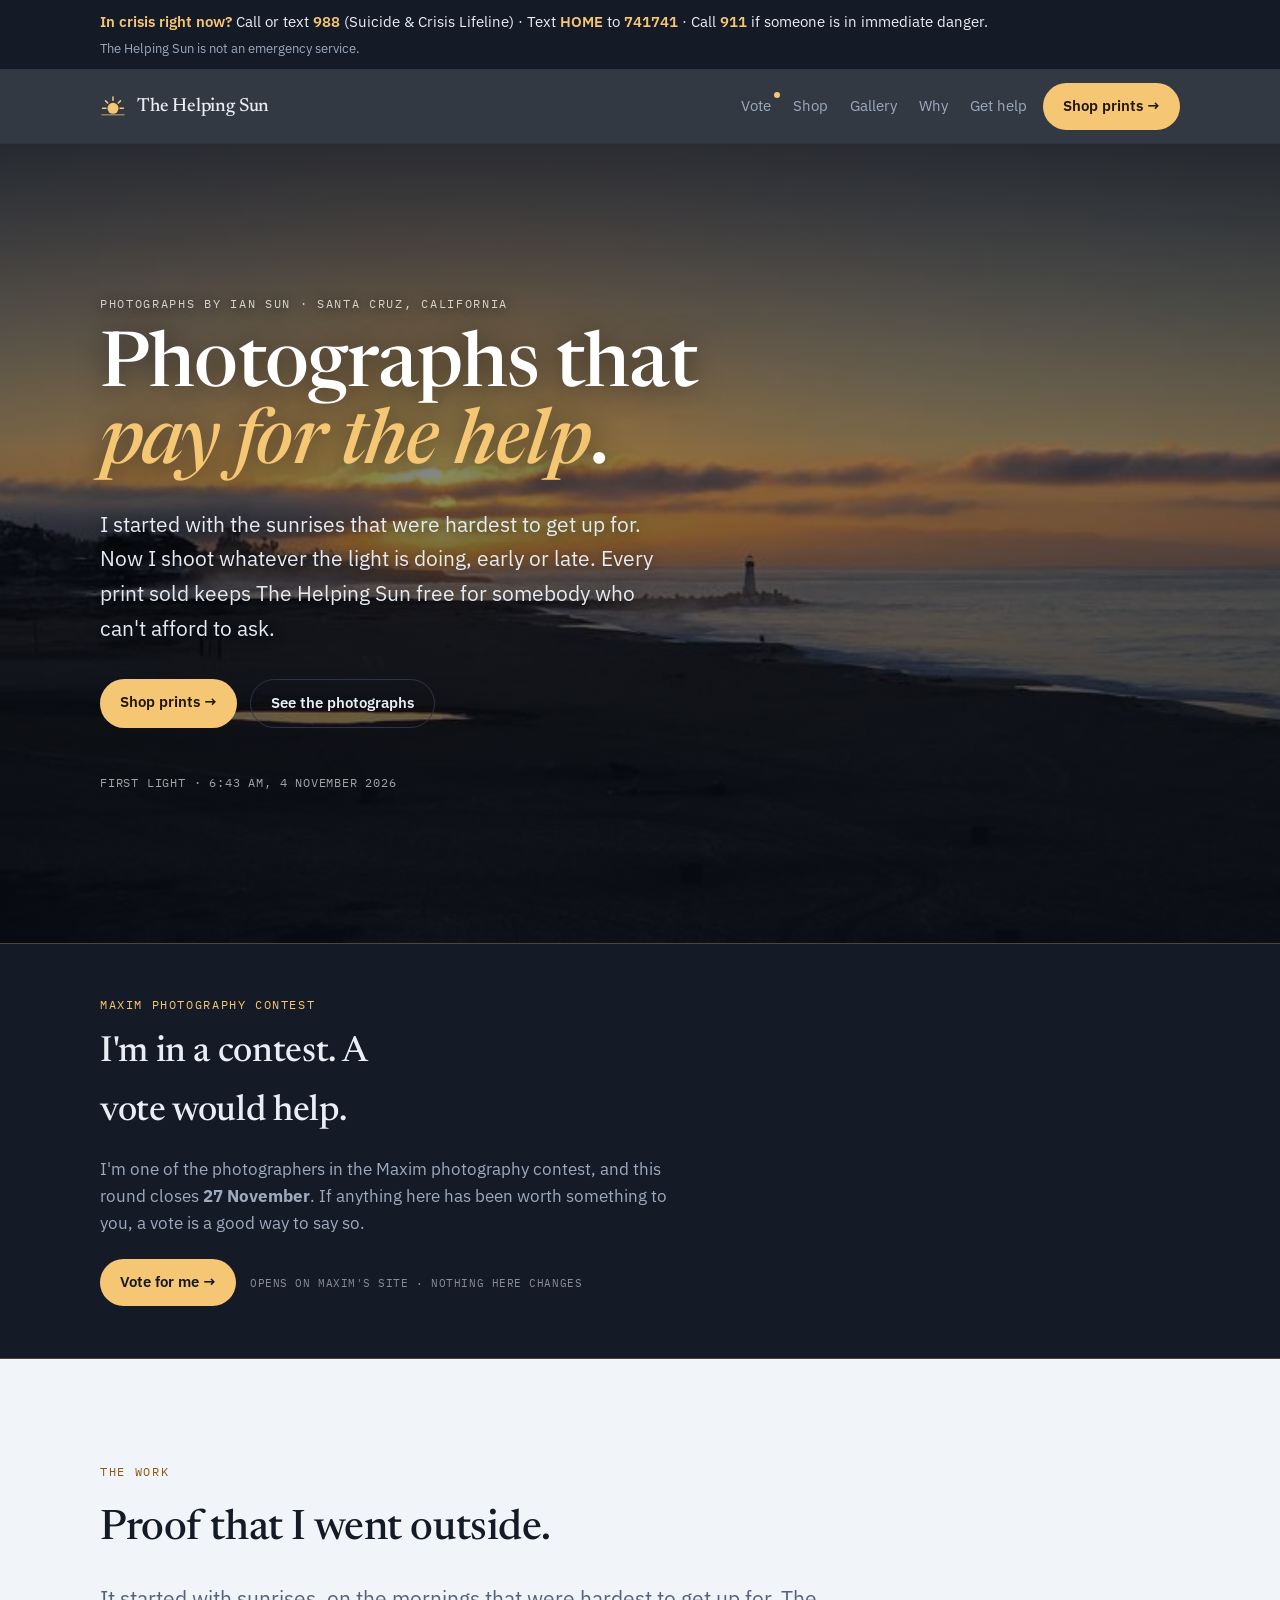
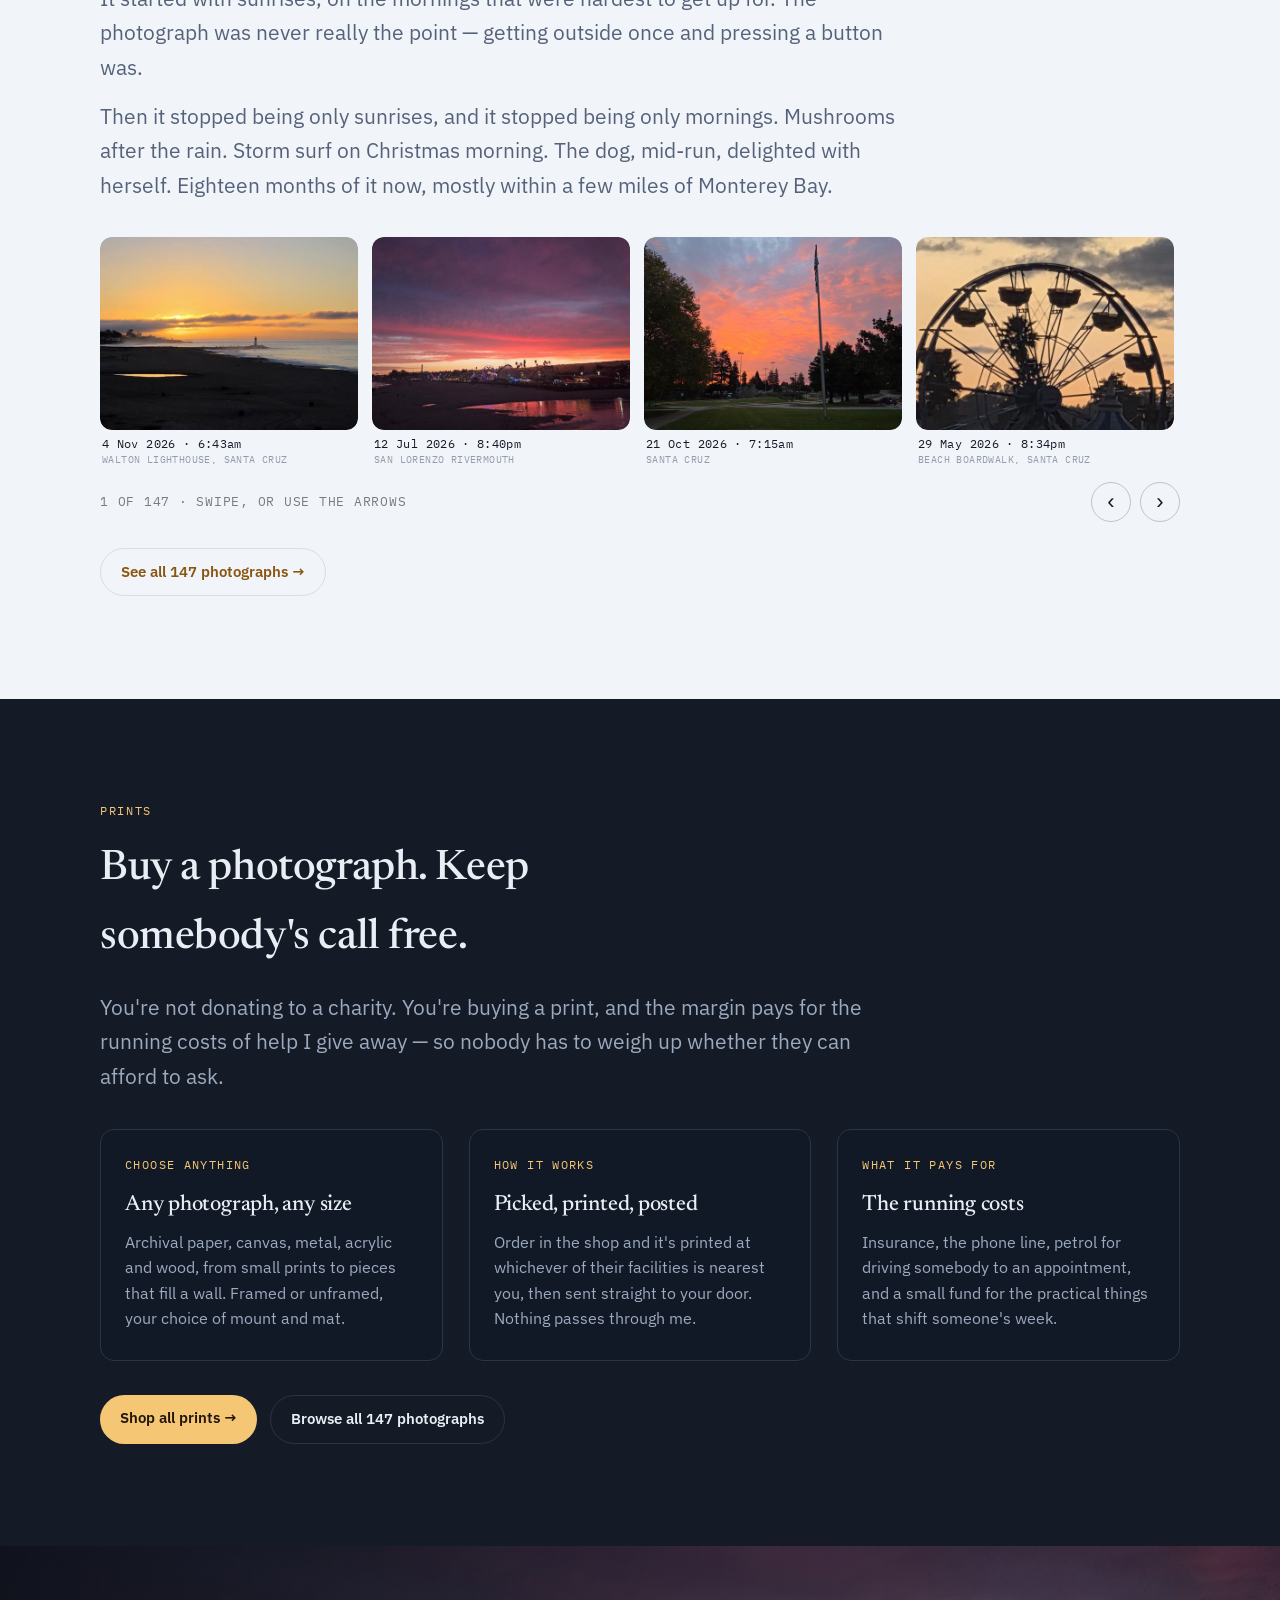
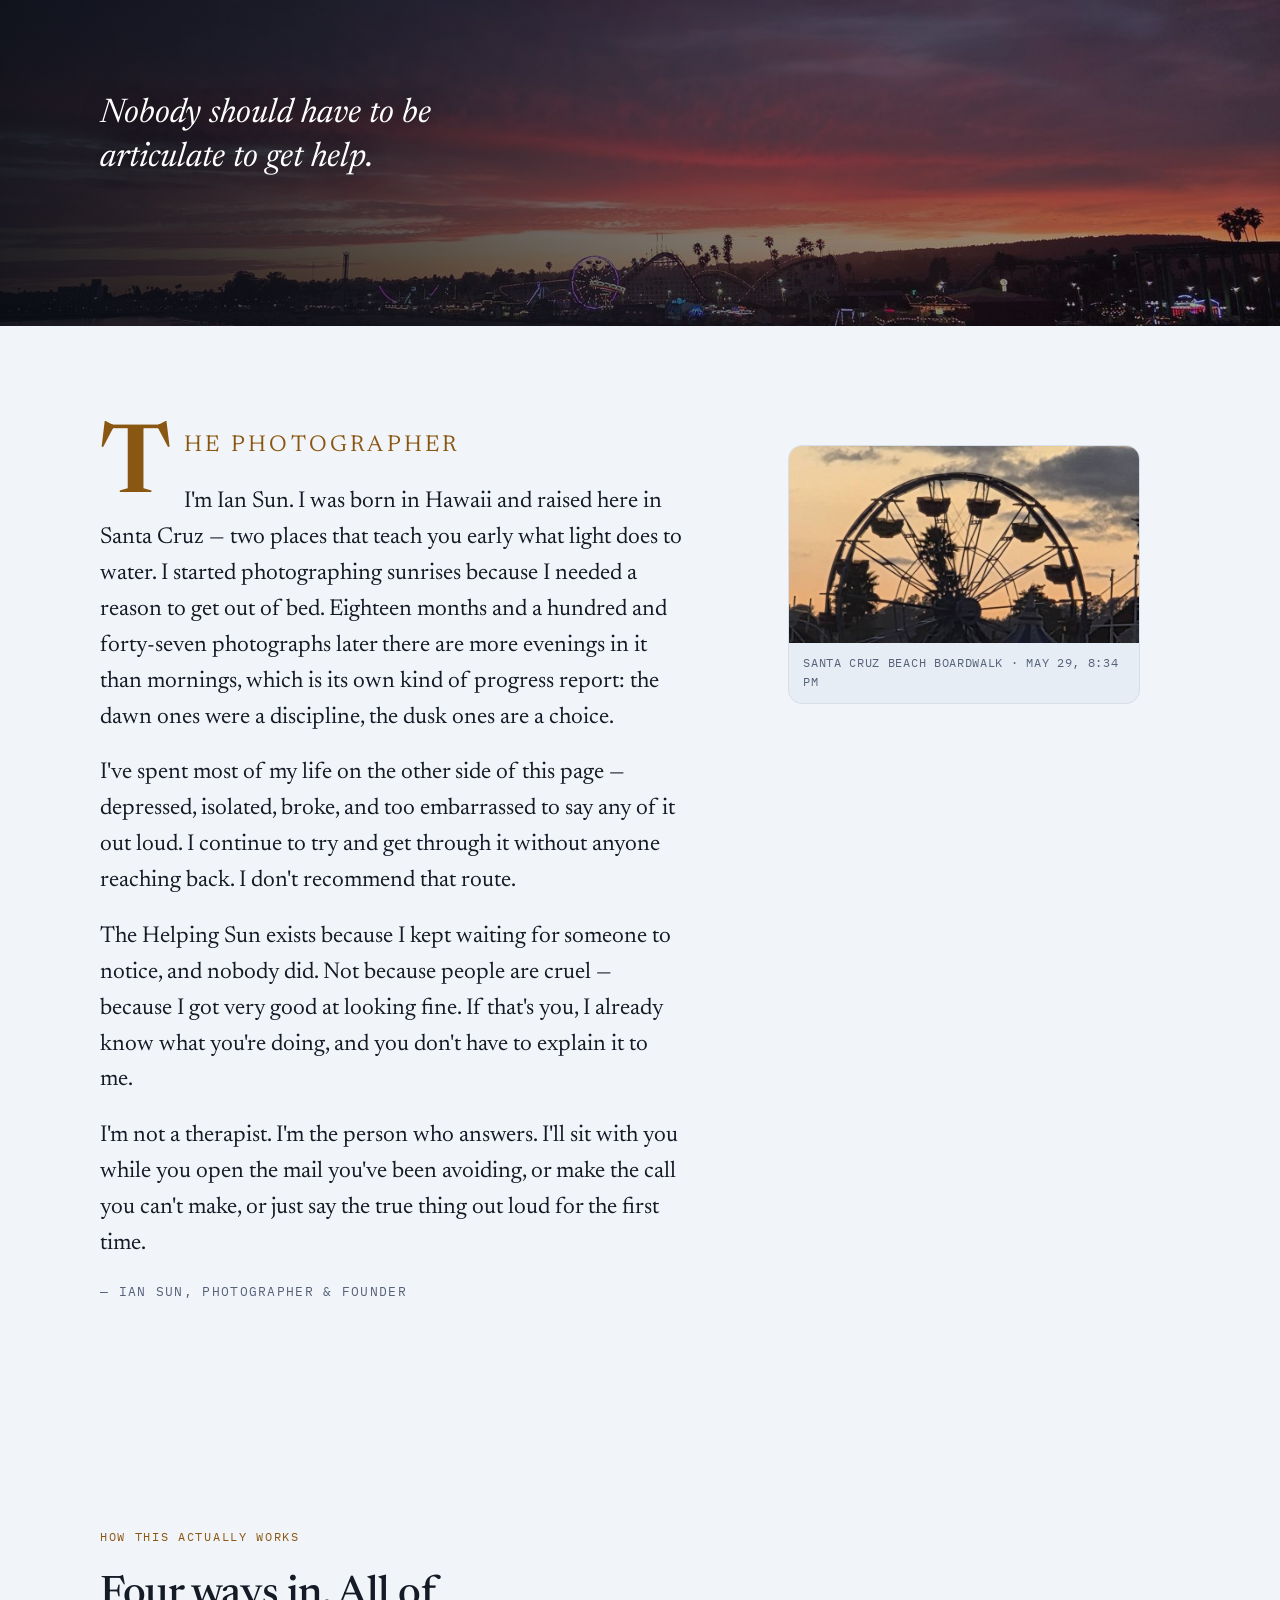
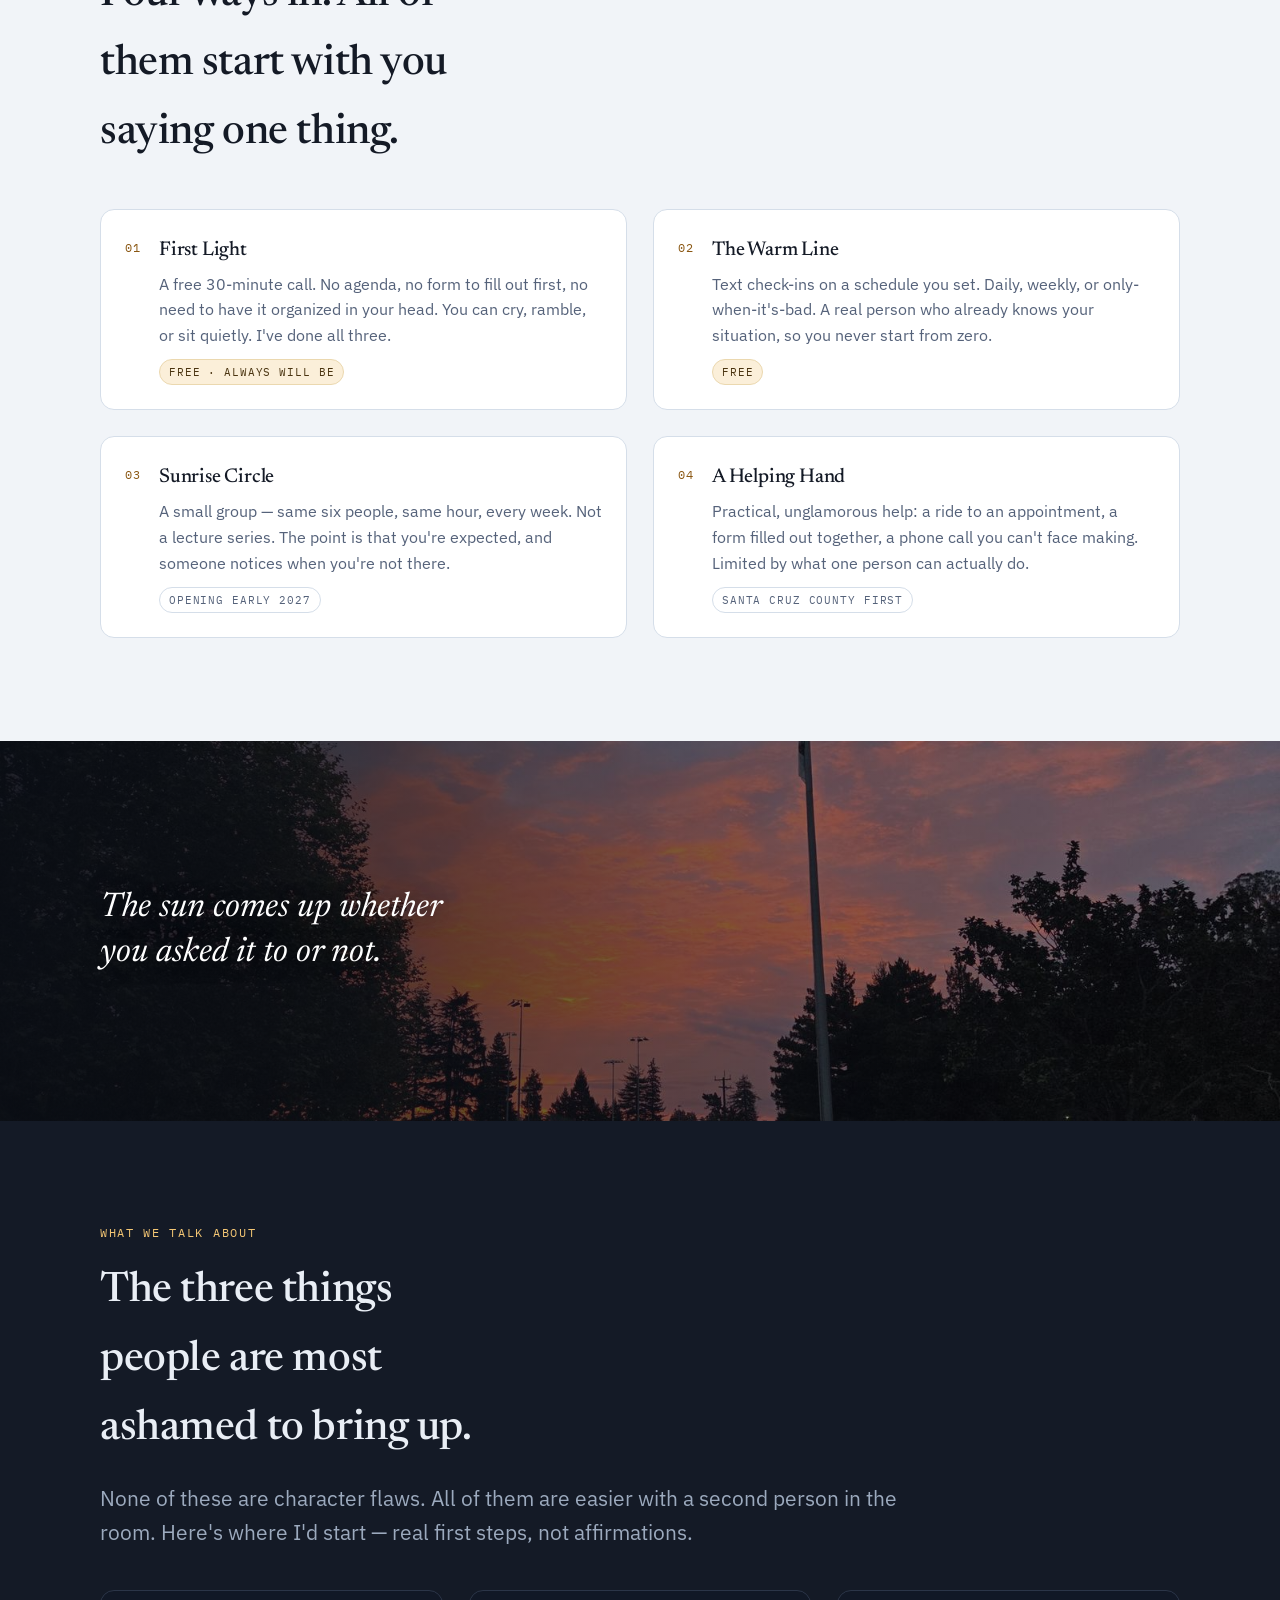
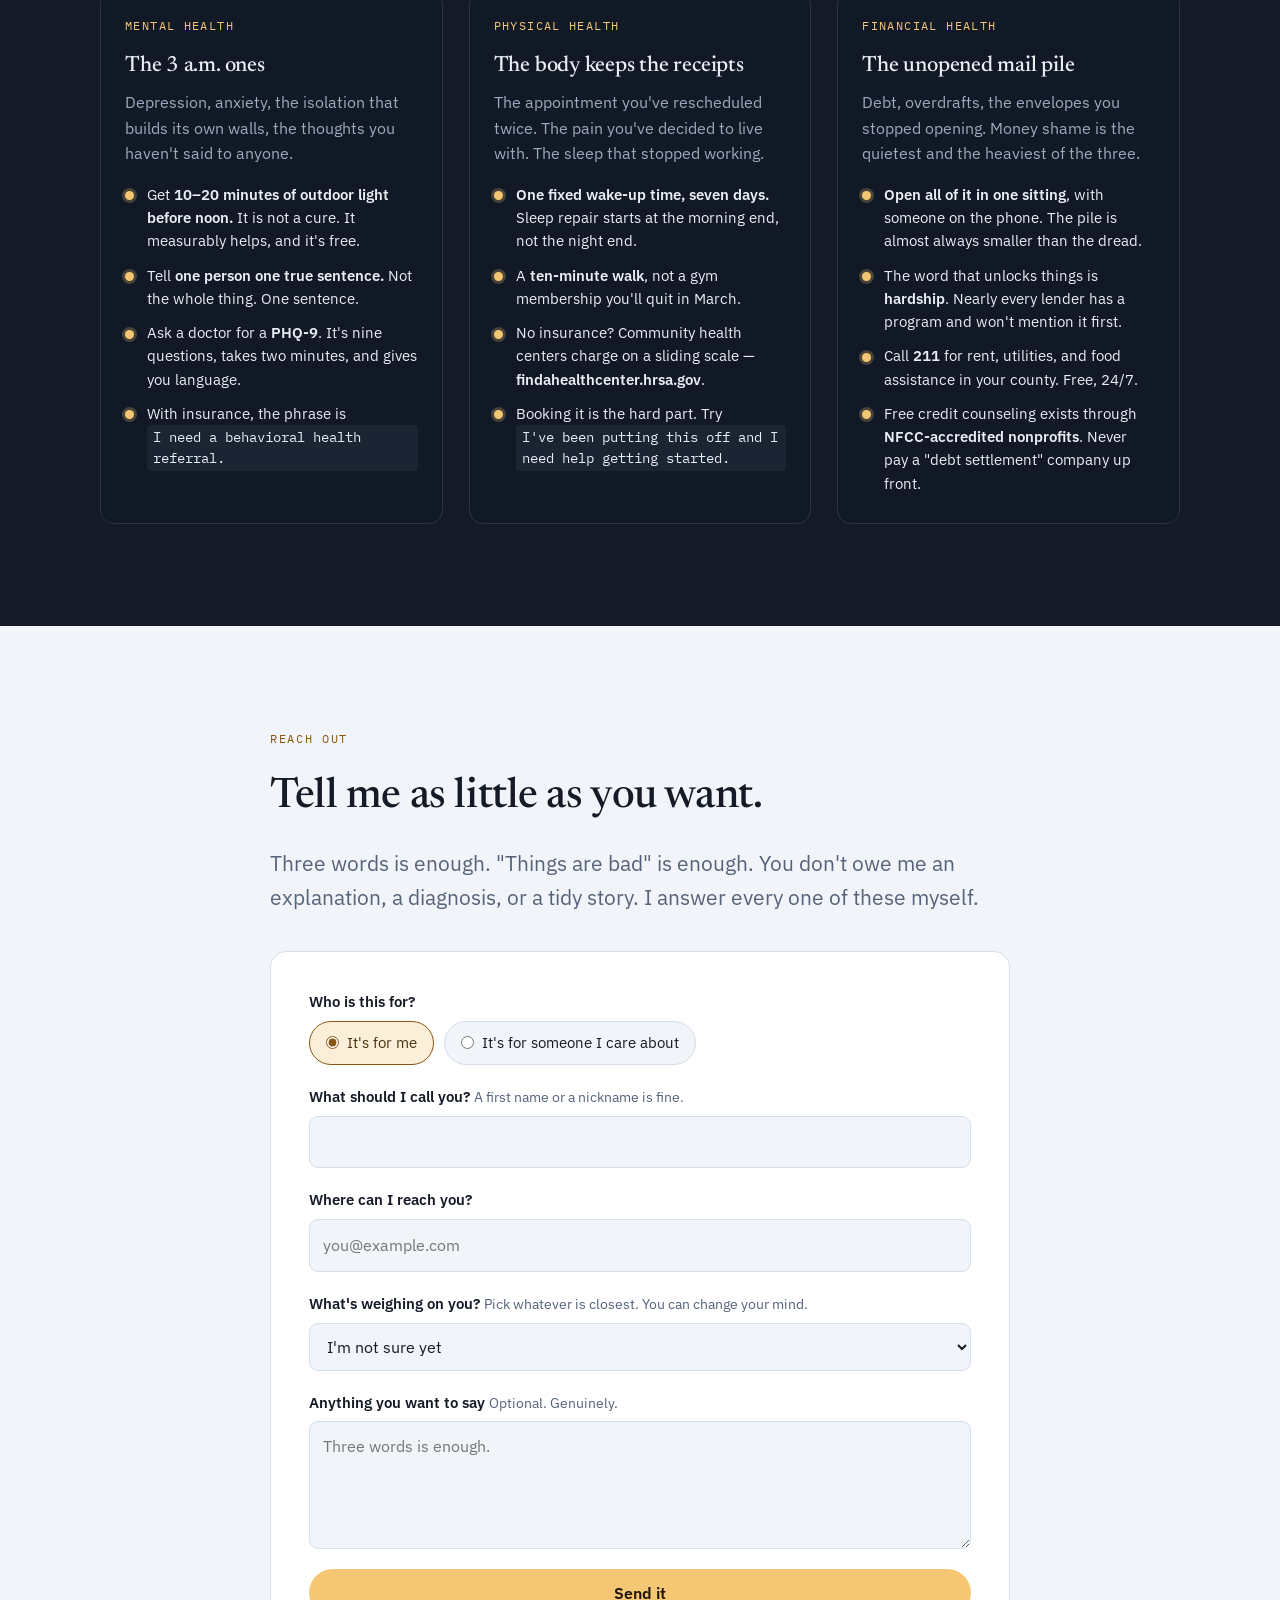
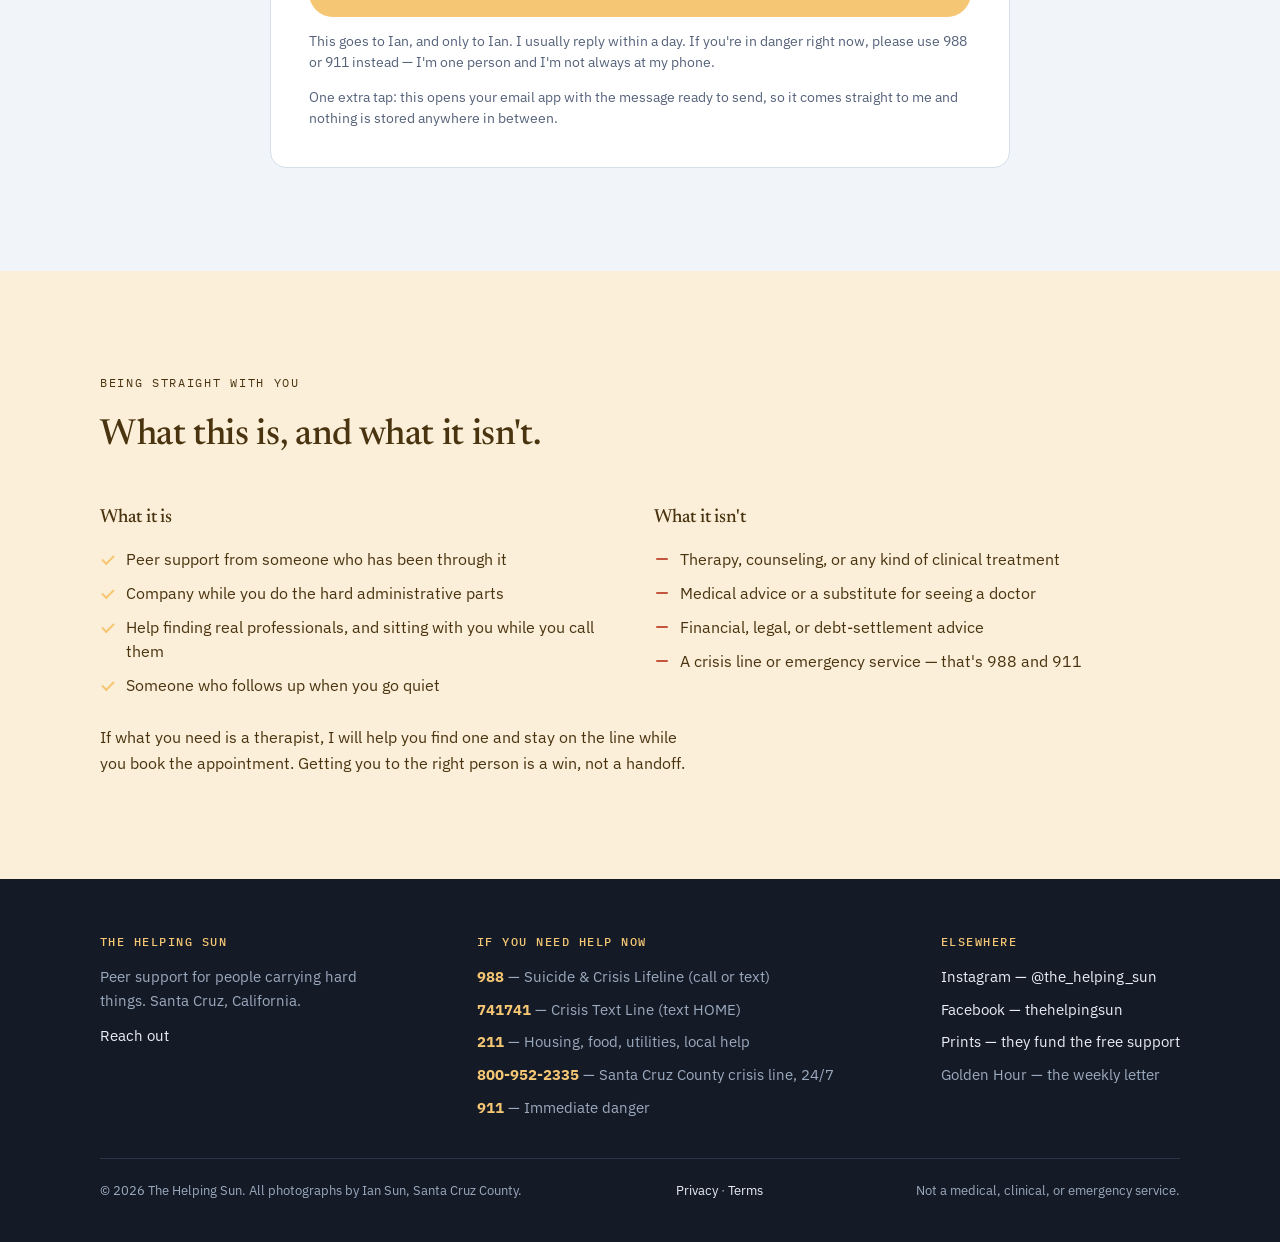
==== commit b25ab82e: "Add the Maxim contest vote link to the header and the homepage Verified the link first: photography." ====
--- a/site/index.html
+++ b/site/index.html
@@ -303,6 +303,20 @@
 .ss-meta{margin:0;font-family:var(--mono,'IBM Plex Mono'),monospace;
   font-size:12.5px;letter-spacing:.06em;text-transform:uppercase;opacity:.55}
 
+.vote-link{position:relative}
+.vote-link::after{content:"";position:absolute;top:-2px;right:-9px;width:6px;height:6px;
+  border-radius:50%;background:var(--sun)}
+.vote-band{background:var(--deep);color:var(--deep-fg);
+  border-top:1px solid rgba(245,199,116,.26);border-bottom:1px solid rgba(245,199,116,.26);
+  padding:clamp(34px,5vw,52px) 0}
+.vote-kicker{font-family:var(--ff-mono);font-size:11.5px;letter-spacing:.14em;
+  text-transform:uppercase;color:var(--sun);margin:0}
+.vote-head{font-family:var(--ff-display);font-size:clamp(25px,4vw,36px);margin:9px 0 0;max-width:22ch}
+.vote-copy{margin:13px 0 0;max-width:58ch;line-height:1.6;color:var(--deep-muted)}
+.vote-cta{margin:22px 0 0;display:flex;gap:14px;align-items:center;flex-wrap:wrap}
+.btn--vote{background:var(--sun);color:#13171f;border-color:var(--sun);font-weight:600}
+.vote-note{font-family:var(--ff-mono);font-size:11px;letter-spacing:.05em;
+  text-transform:uppercase;opacity:.55}
 dialog.lb{border:0;padding:0;background:#070B12;max-width:100vw;max-height:100vh;width:100%;height:100%}
 dialog.lb::backdrop{background:#070B12}
 .lb-inner{height:100%;display:flex;flex-direction:column;align-items:center;justify-content:center;
@@ -341,6 +355,7 @@
       The Helping Sun
     </a>
     <nav class="nav">
+      <a class="vote-link" href="https://photography.maxim.com/t/NY2NKGFU" target="_blank" rel="noopener">Vote</a>
       <a href="https://ian-sun.pixels.com/shop" target="_blank" rel="noopener">Shop</a>
       <a href="#gallery">Gallery</a>
       <a href="#story">Why</a>
@@ -369,6 +384,18 @@
 </section>
 
 <main id="main">
+
+<section class="vote-band">
+  <div class="wrap">
+    <p class="vote-kicker">Maxim Photography Contest</p>
+    <h2 class="vote-head">I'm in a contest. A vote would help.</h2>
+    <p class="vote-copy">I'm one of the photographers in the Maxim photography contest, and this round closes <strong>27 November</strong>. If anything here has been worth something to you, a vote is a good way to say so.</p>
+    <p class="vote-cta">
+      <a class="btn btn--vote" href="https://photography.maxim.com/t/NY2NKGFU" target="_blank" rel="noopener">Vote for me &rarr;</a>
+      <span class="vote-note">Opens on Maxim's site &middot; nothing here changes</span>
+    </p>
+  </div>
+</section>
 
 <section class="band" id="gallery">
   <div class="wrap">
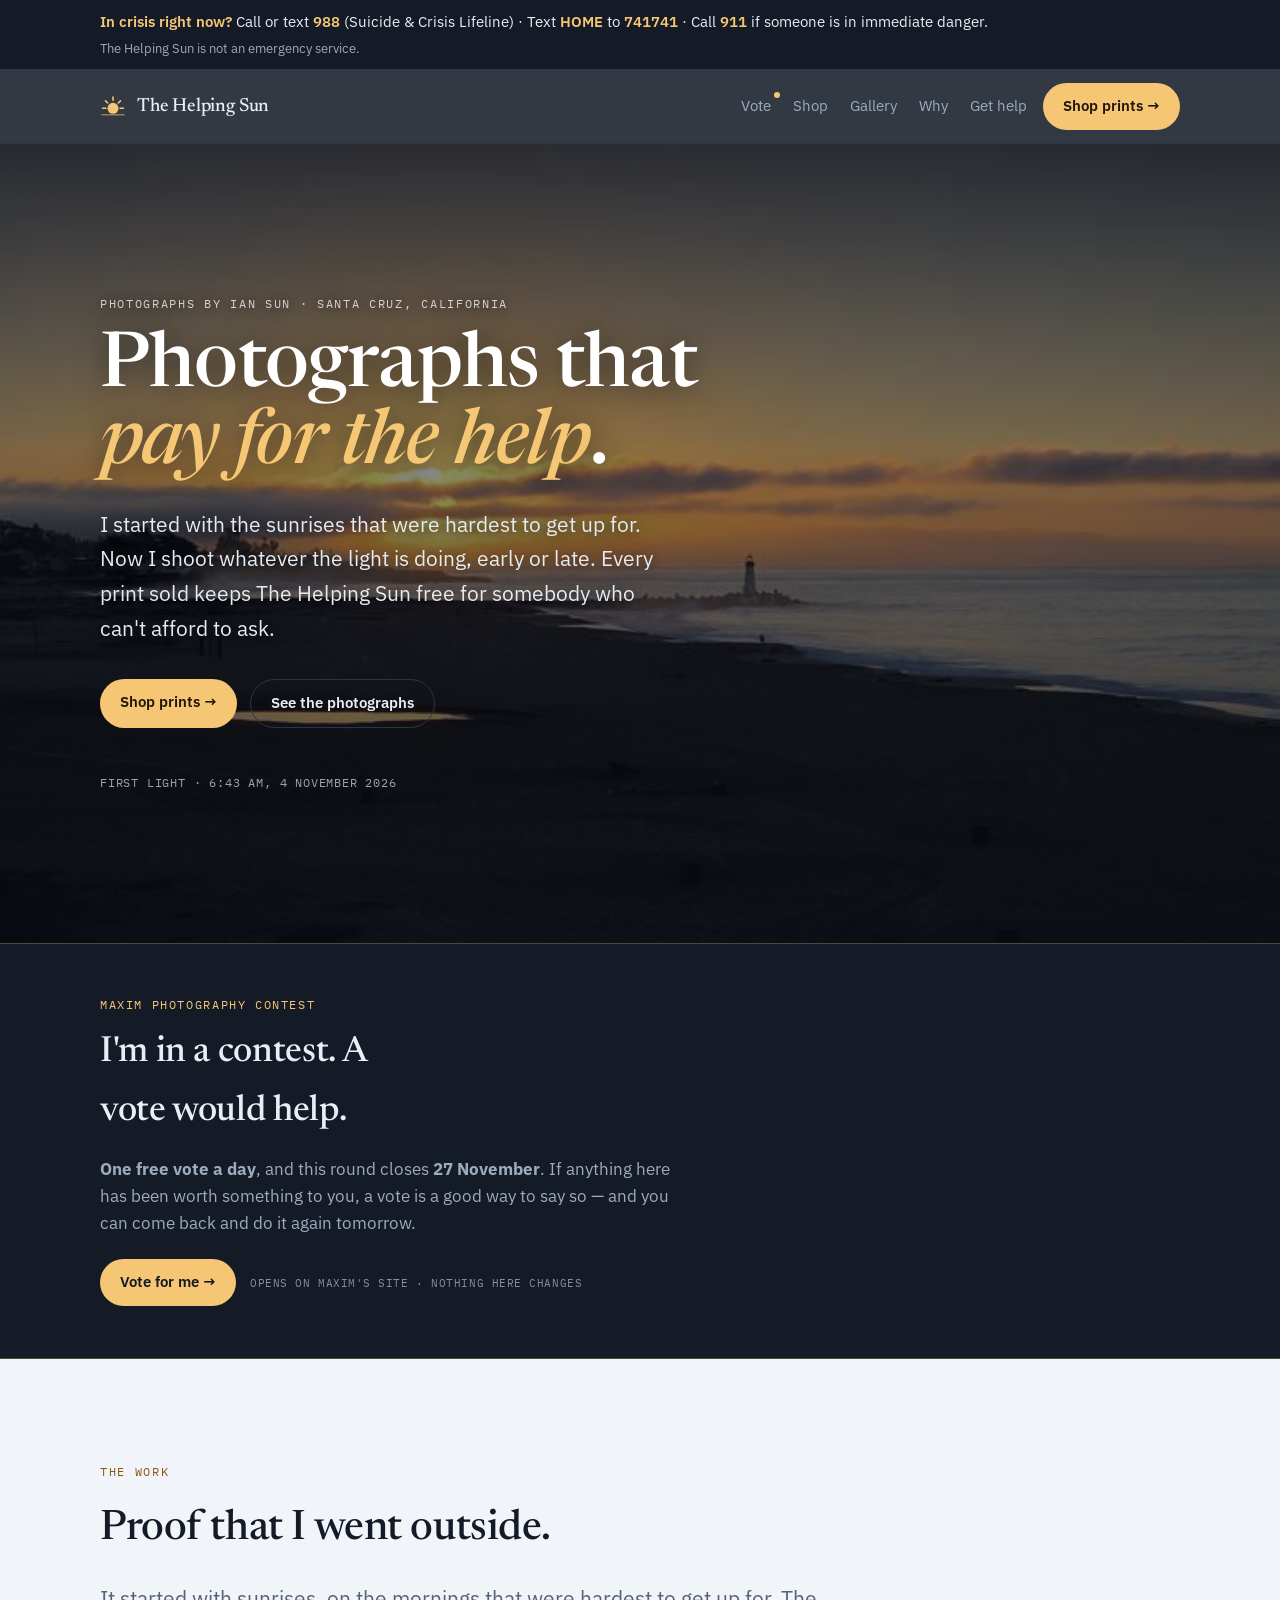
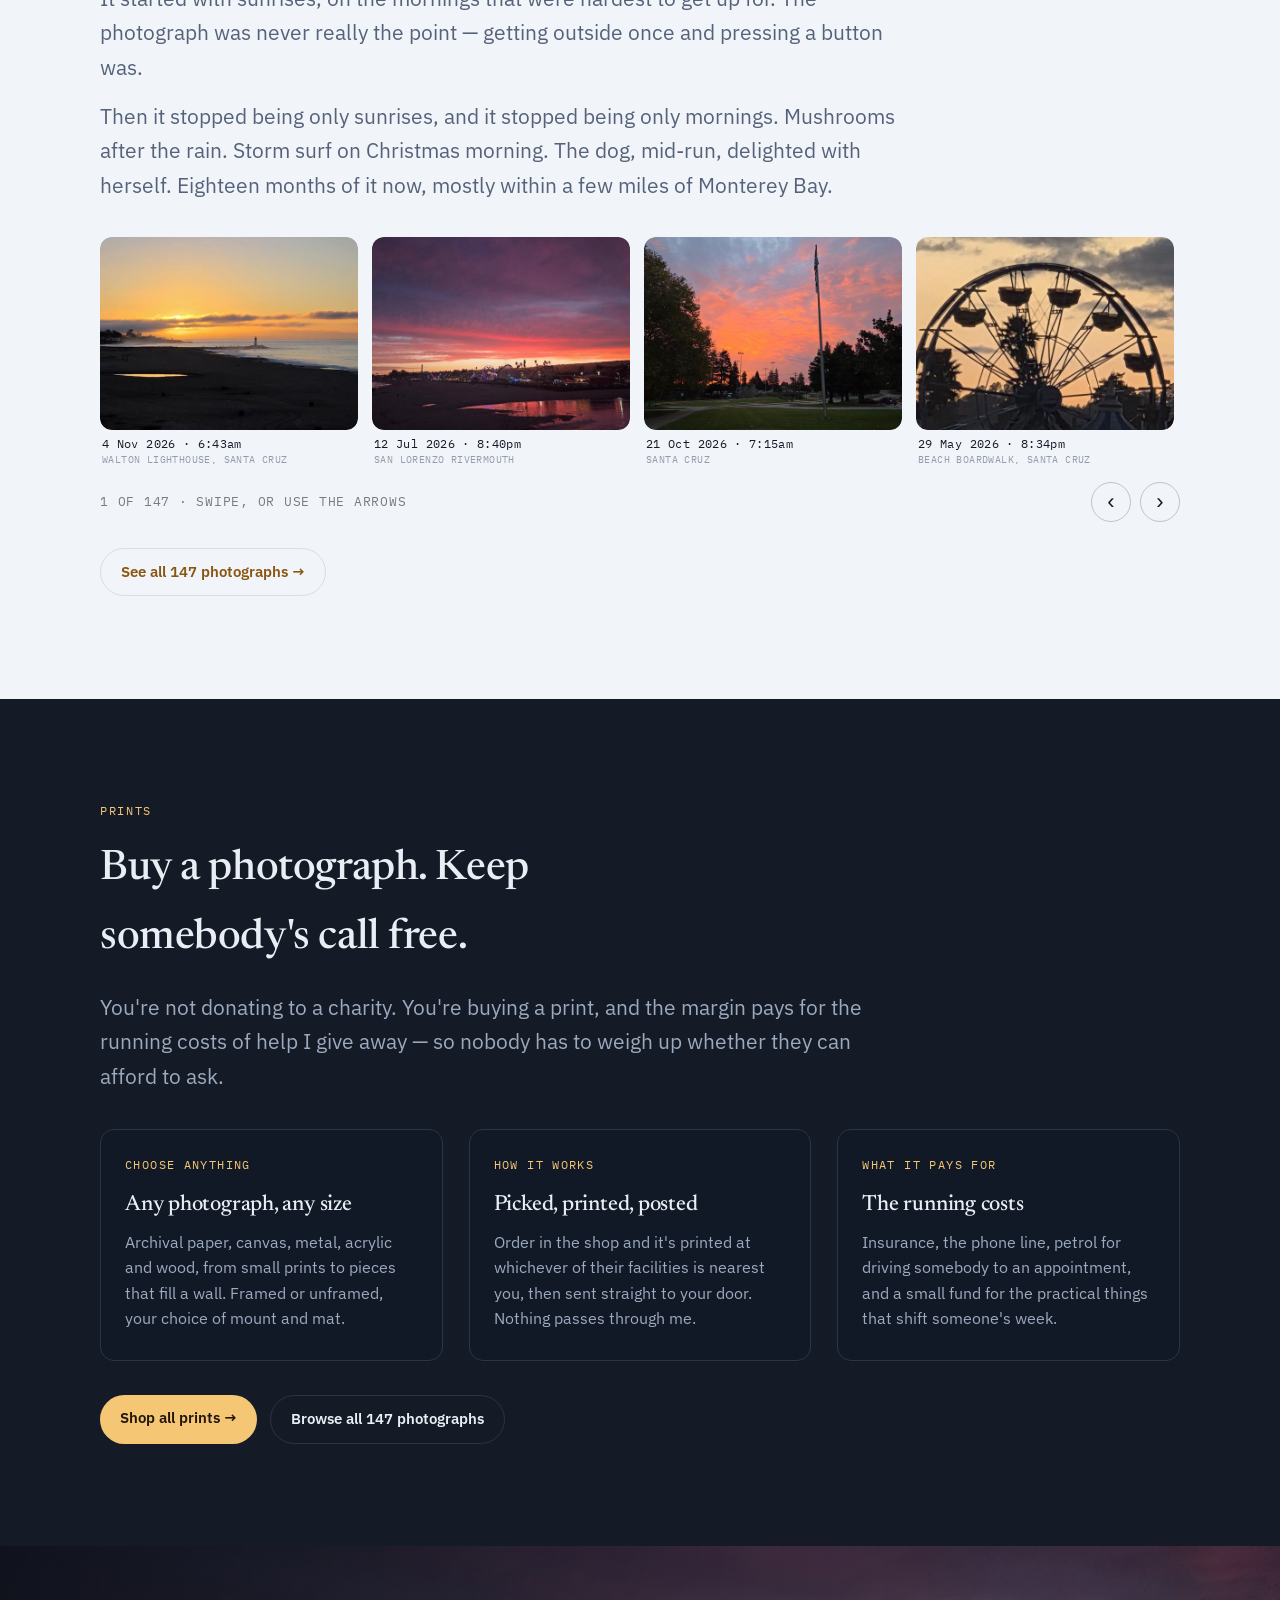
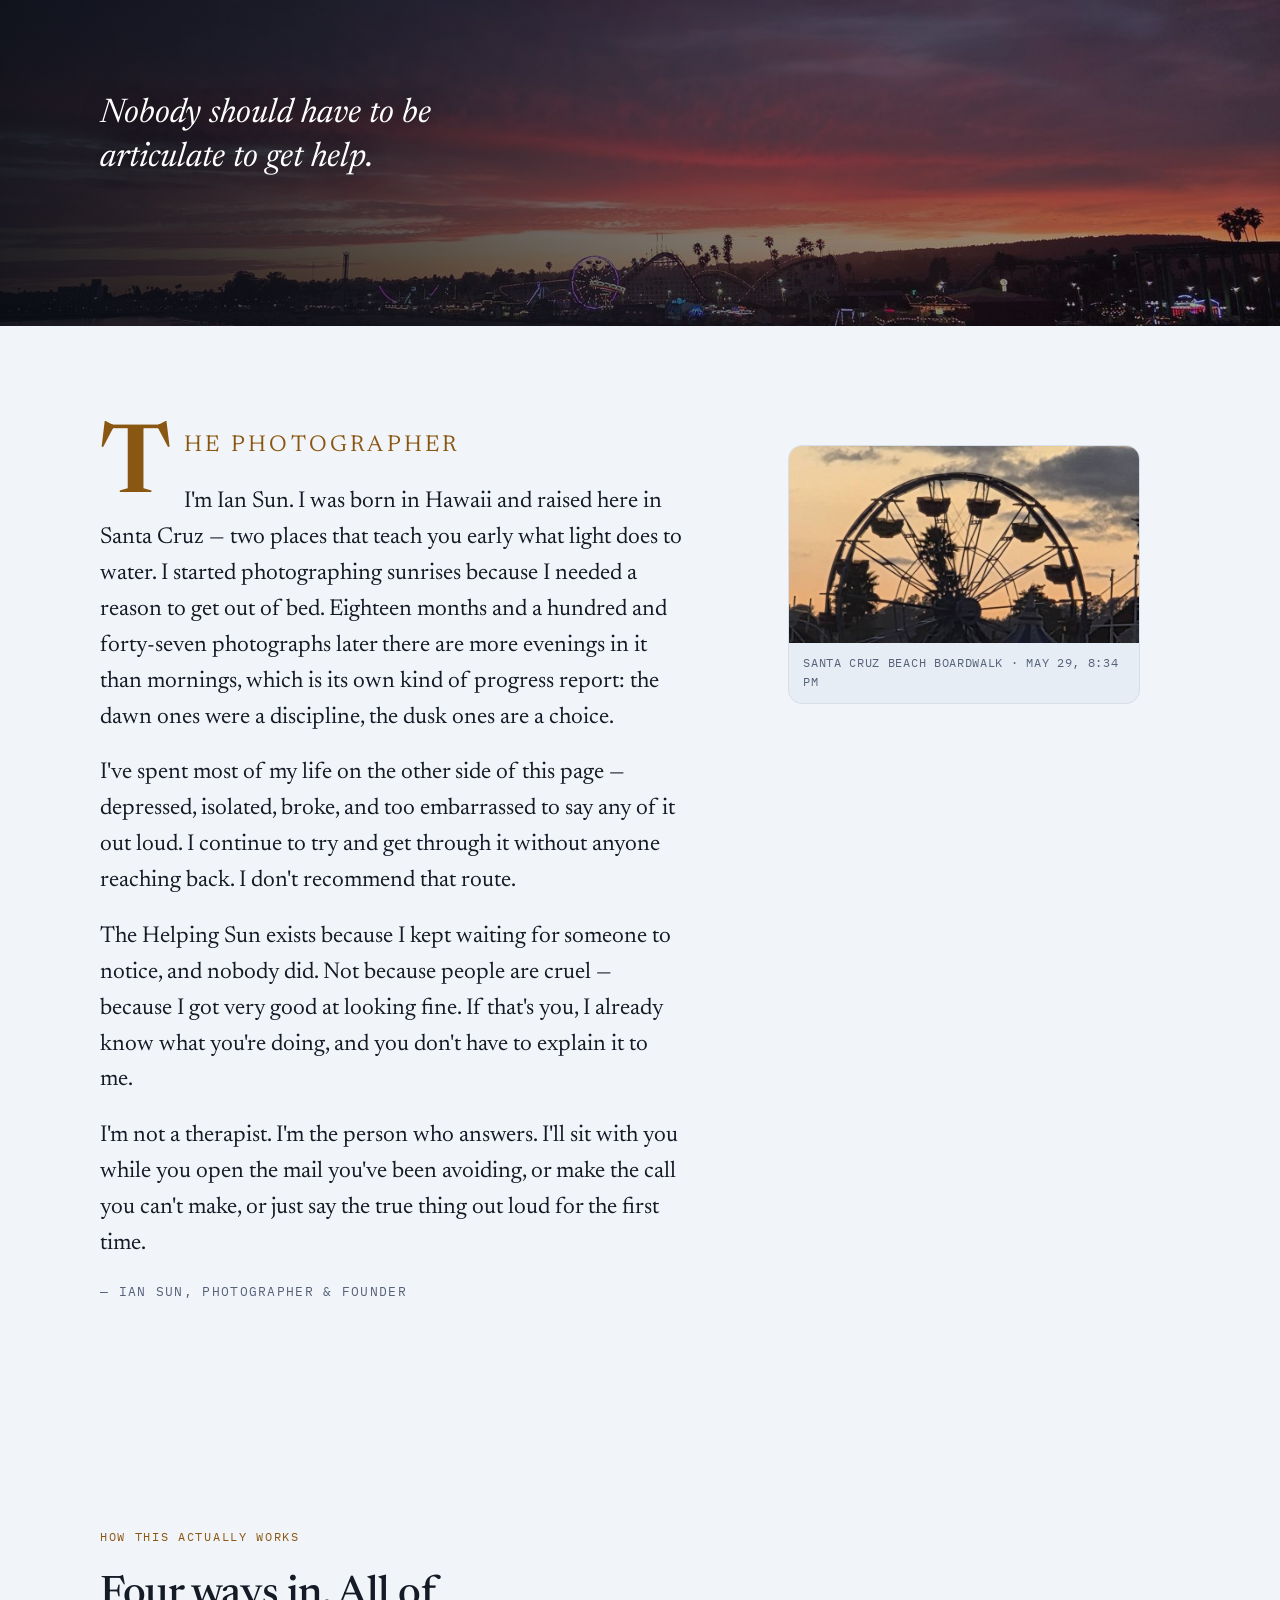
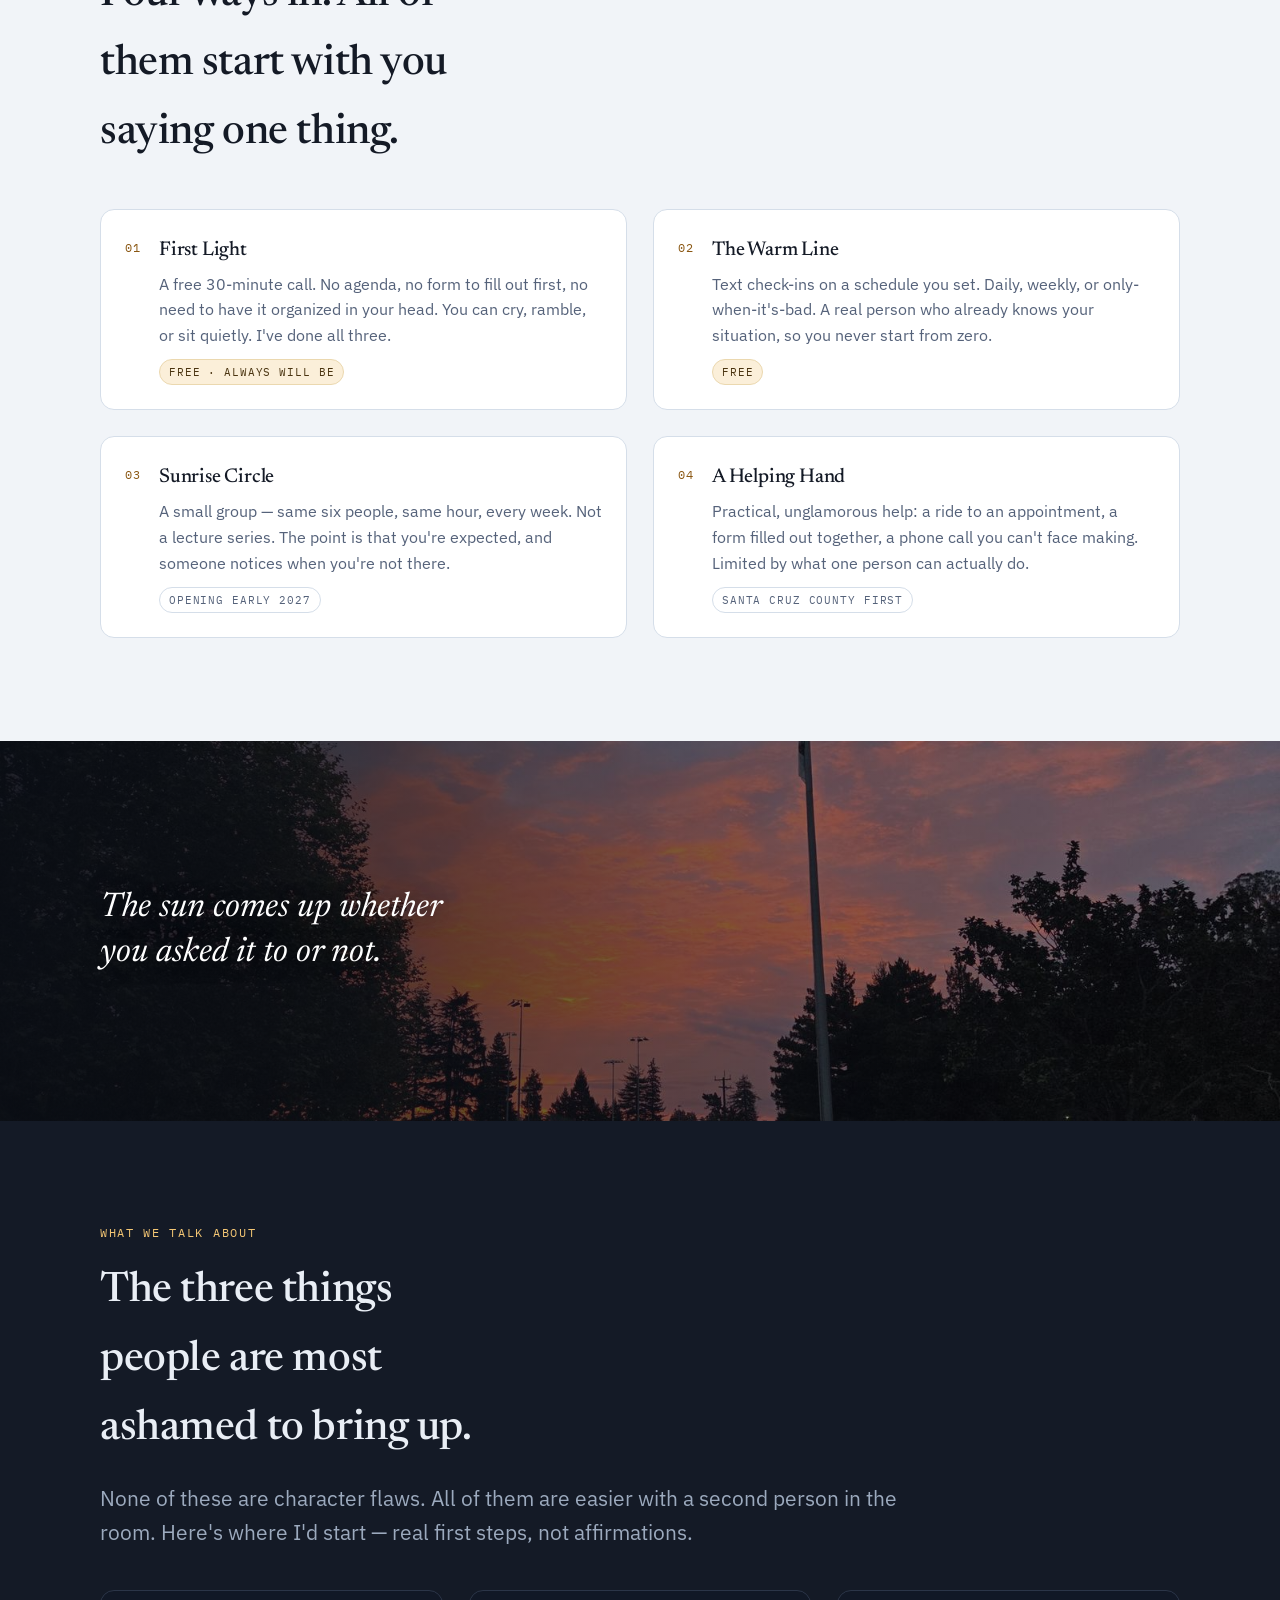
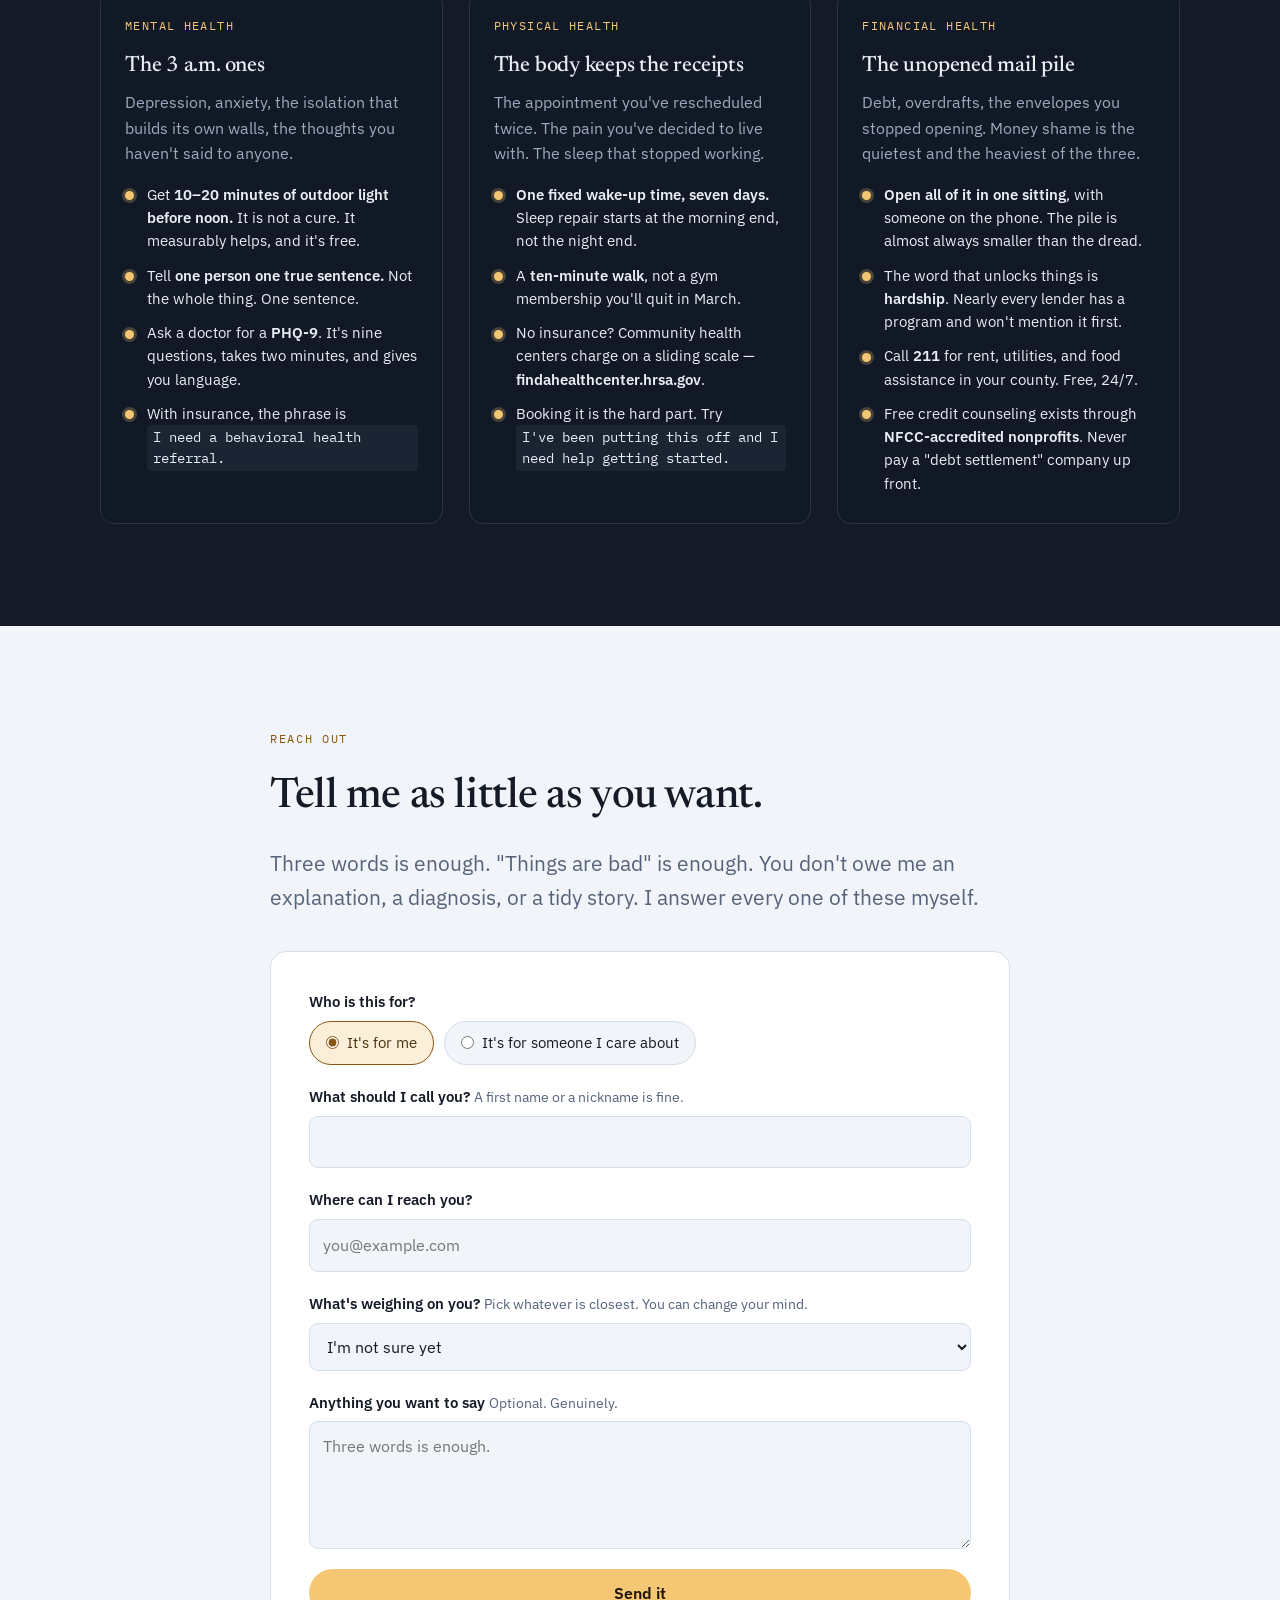
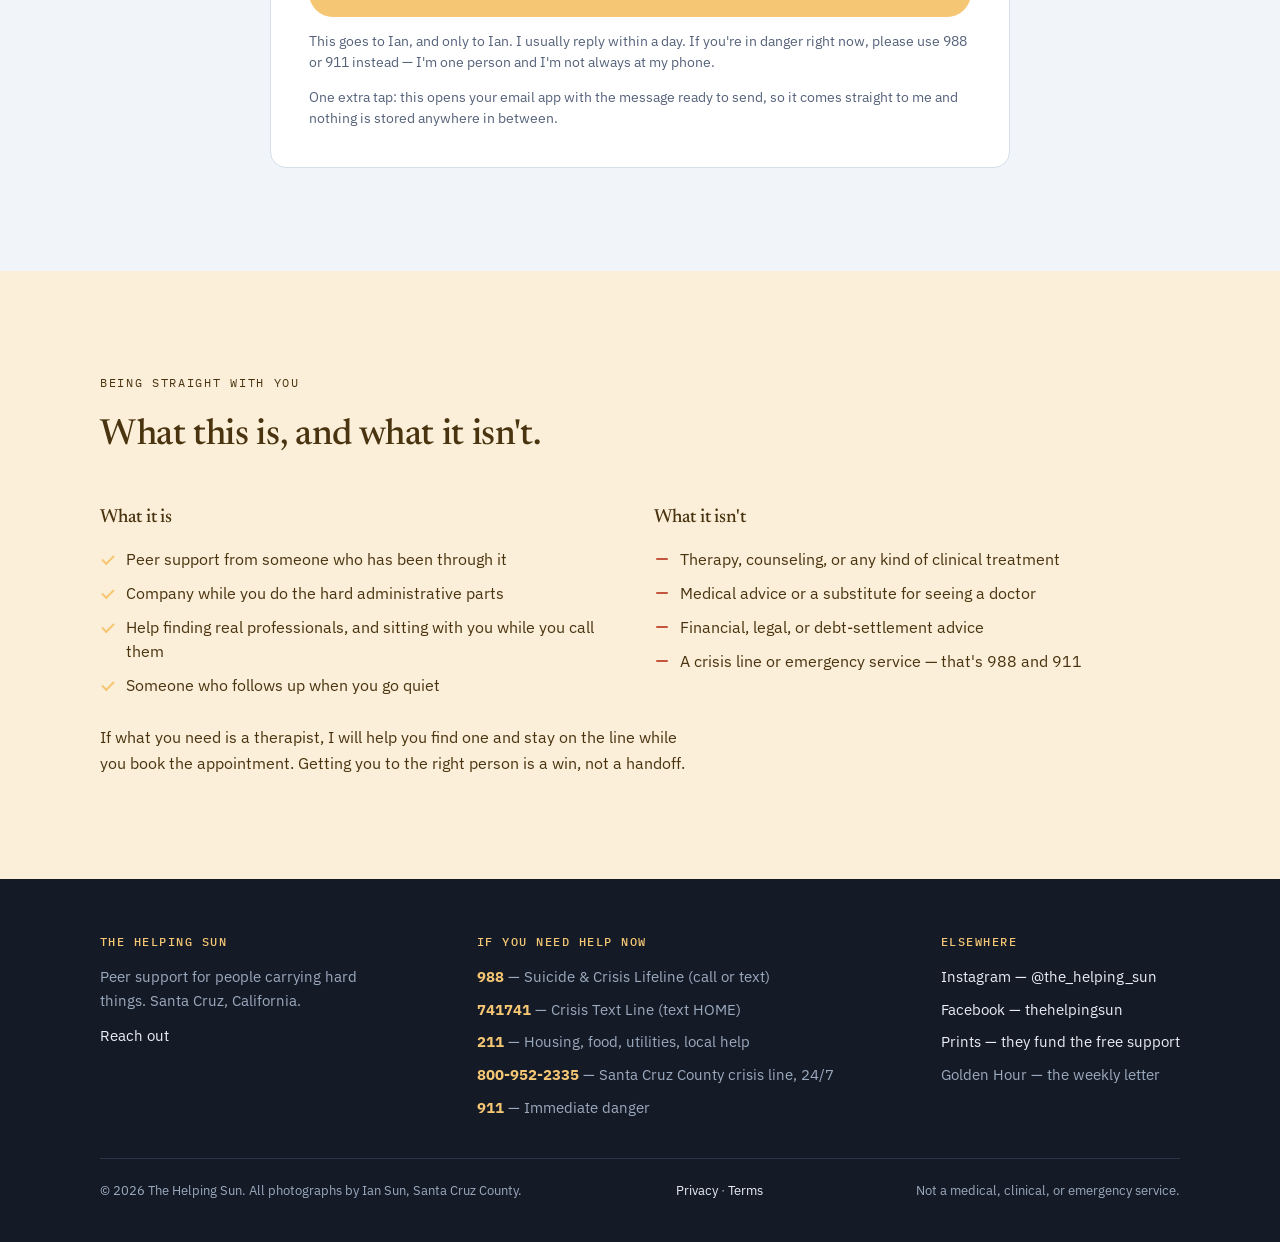
==== commit a34b2ee1: "Say that the Maxim vote is free and daily Ian confirms one free vote a day, which was left out of th" ====
--- a/site/index.html
+++ b/site/index.html
@@ -389,7 +389,7 @@
   <div class="wrap">
     <p class="vote-kicker">Maxim Photography Contest</p>
     <h2 class="vote-head">I'm in a contest. A vote would help.</h2>
-    <p class="vote-copy">I'm one of the photographers in the Maxim photography contest, and this round closes <strong>27 November</strong>. If anything here has been worth something to you, a vote is a good way to say so.</p>
+    <p class="vote-copy"><strong>One free vote a day</strong>, and this round closes <strong>27 November</strong>. If anything here has been worth something to you, a vote is a good way to say so &mdash; and you can come back and do it again tomorrow.</p>
     <p class="vote-cta">
       <a class="btn btn--vote" href="https://photography.maxim.com/t/NY2NKGFU" target="_blank" rel="noopener">Vote for me &rarr;</a>
       <span class="vote-note">Opens on Maxim's site &middot; nothing here changes</span>
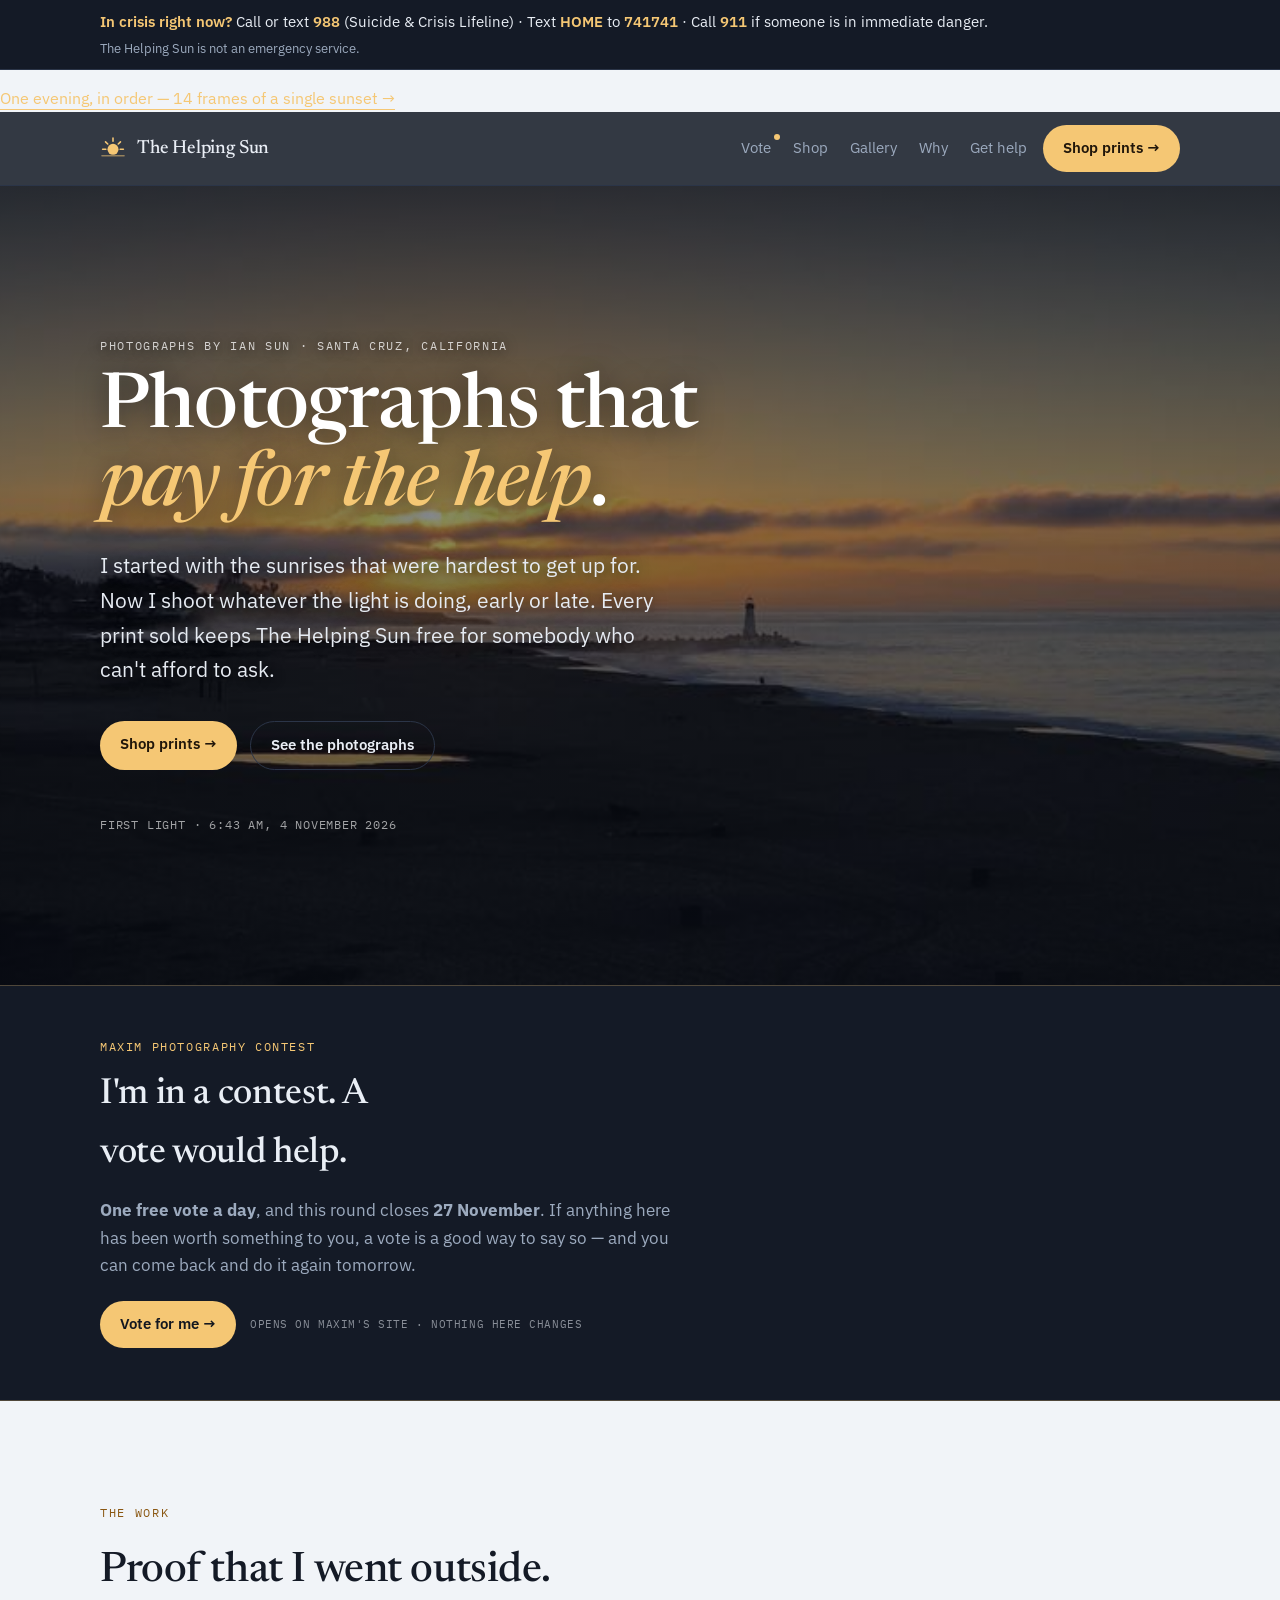
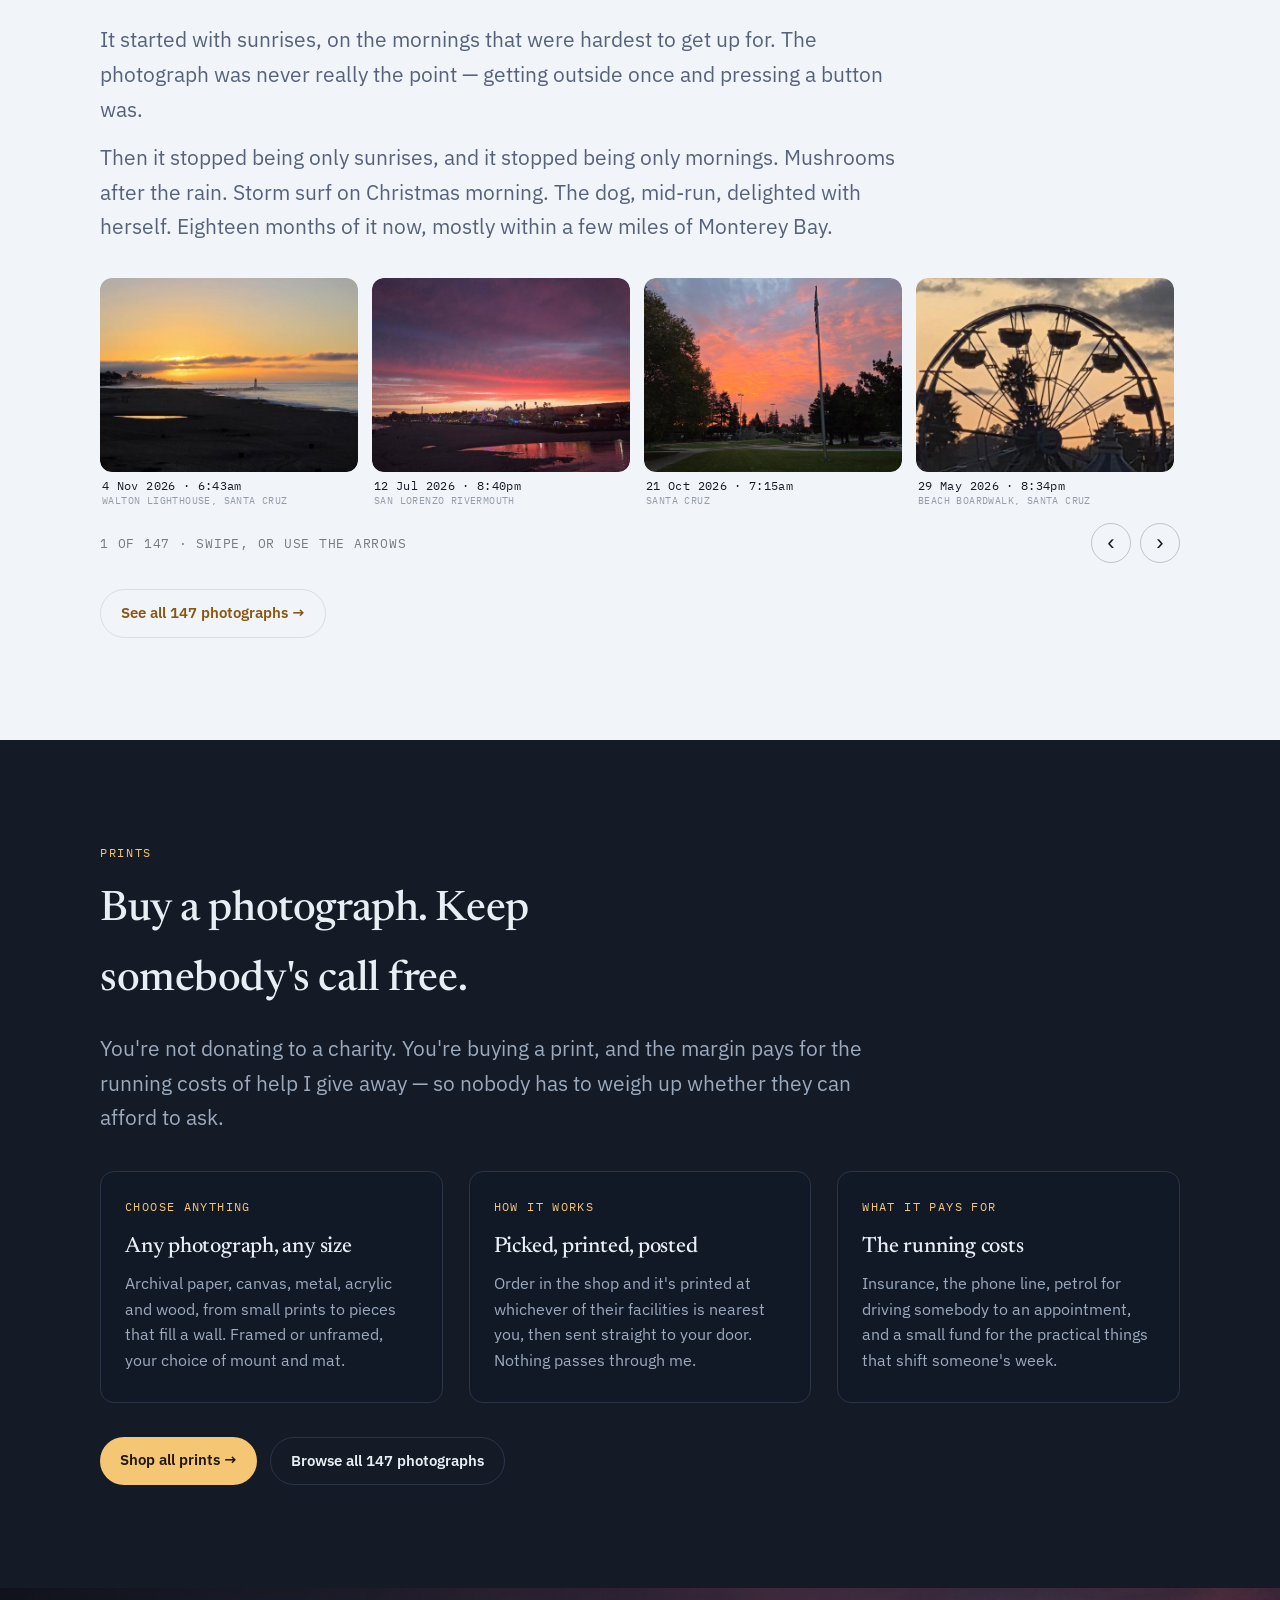
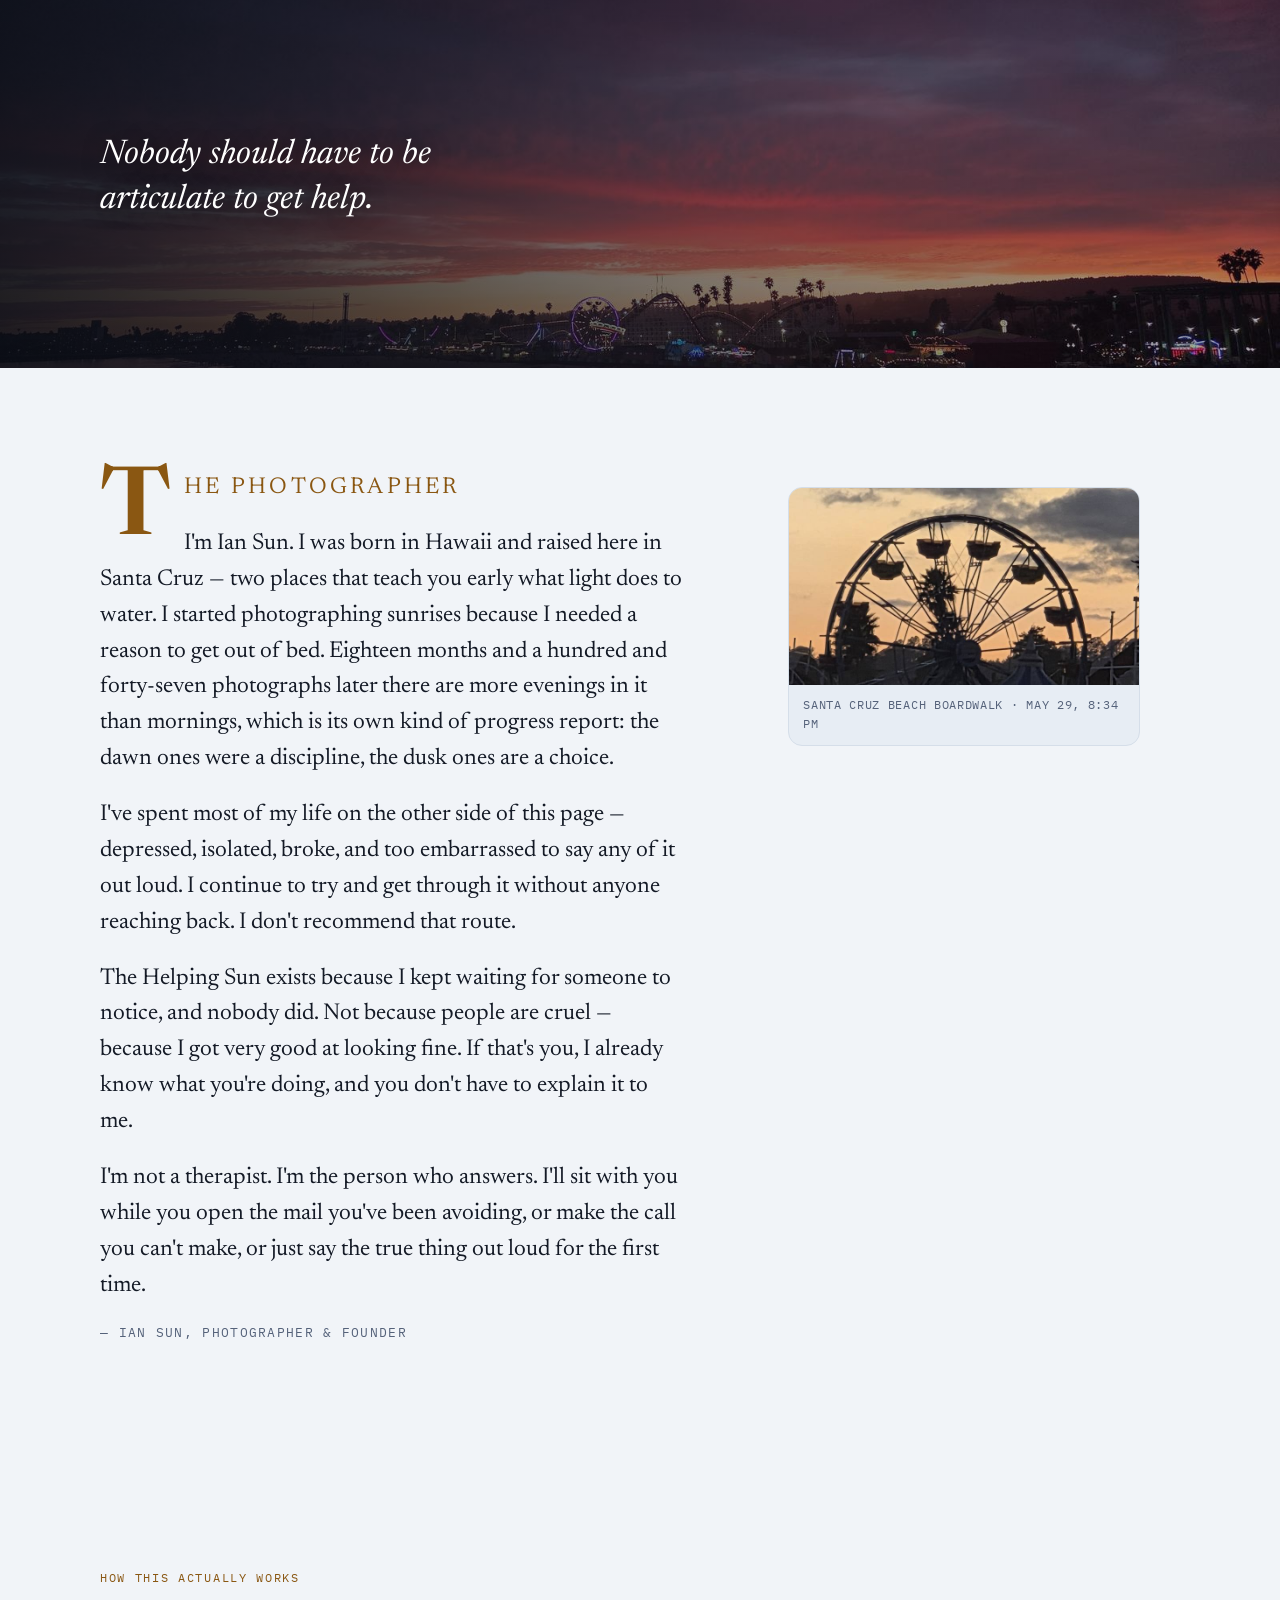
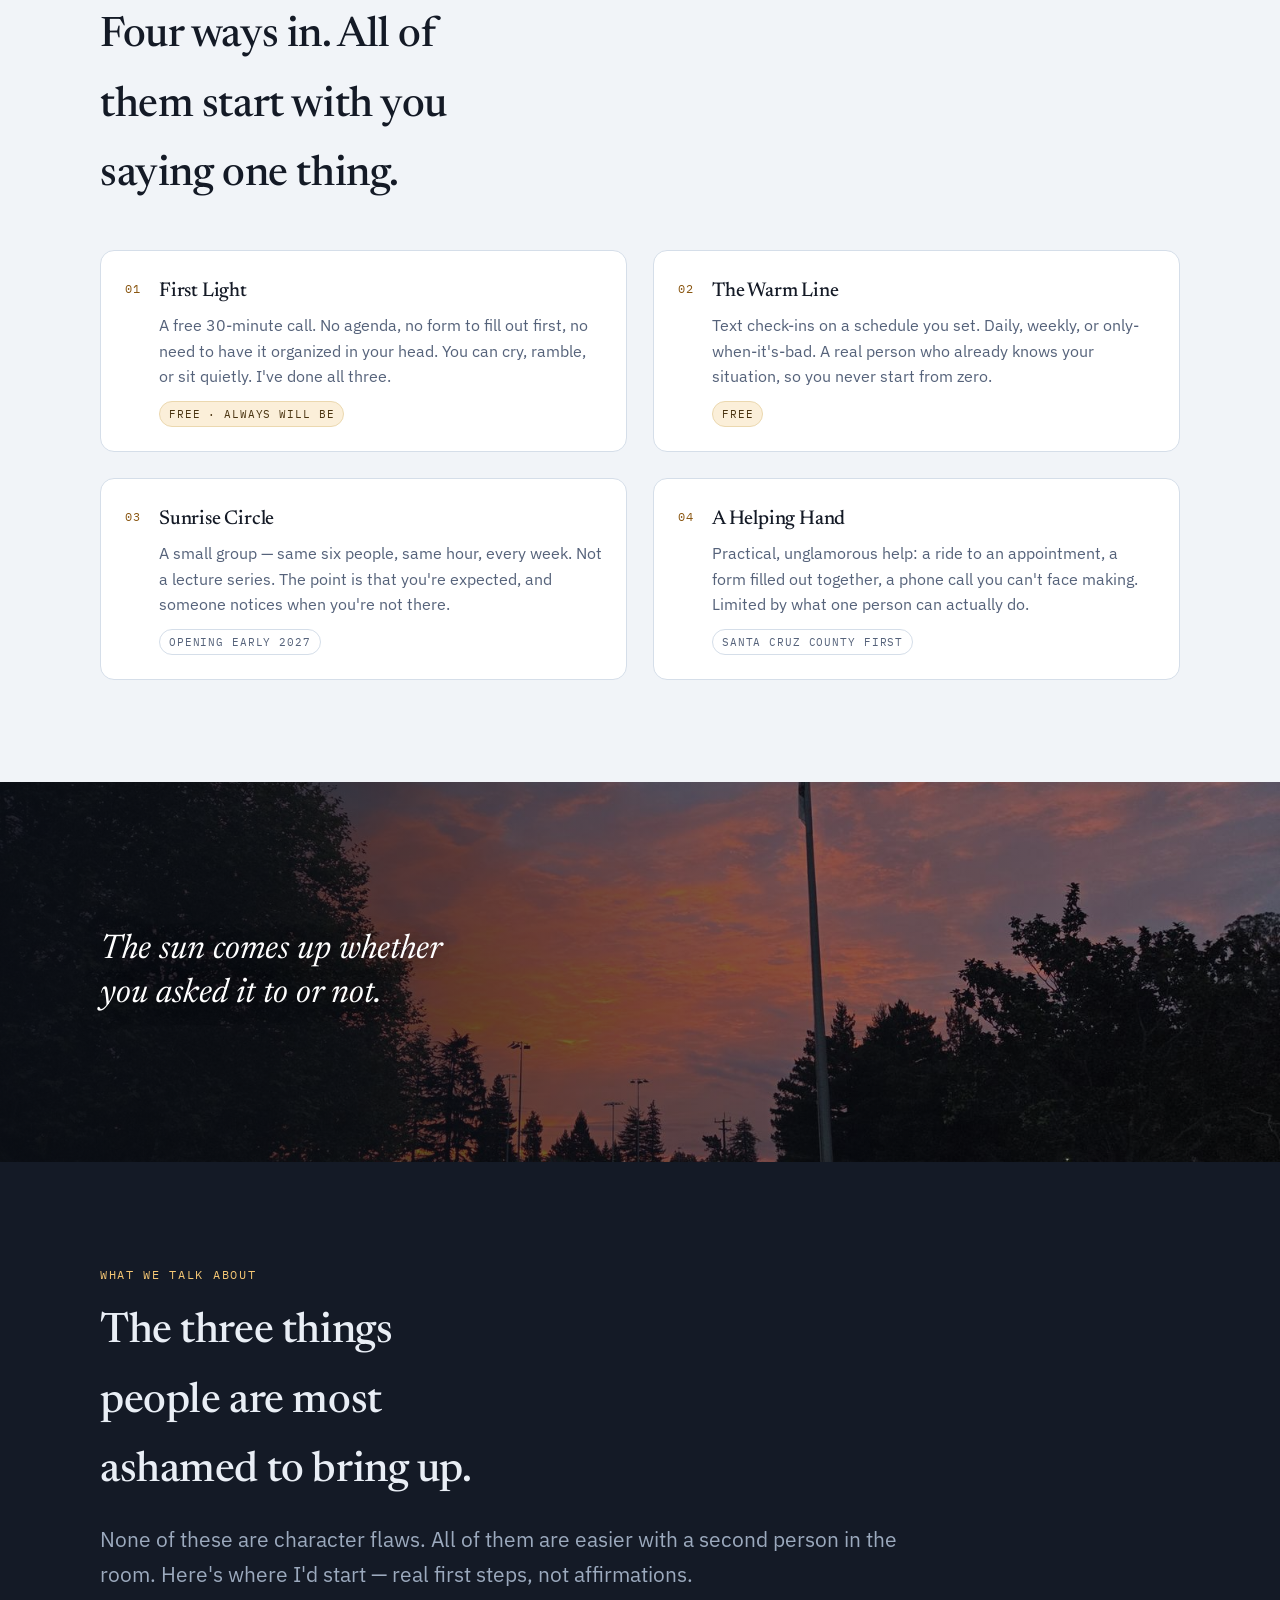
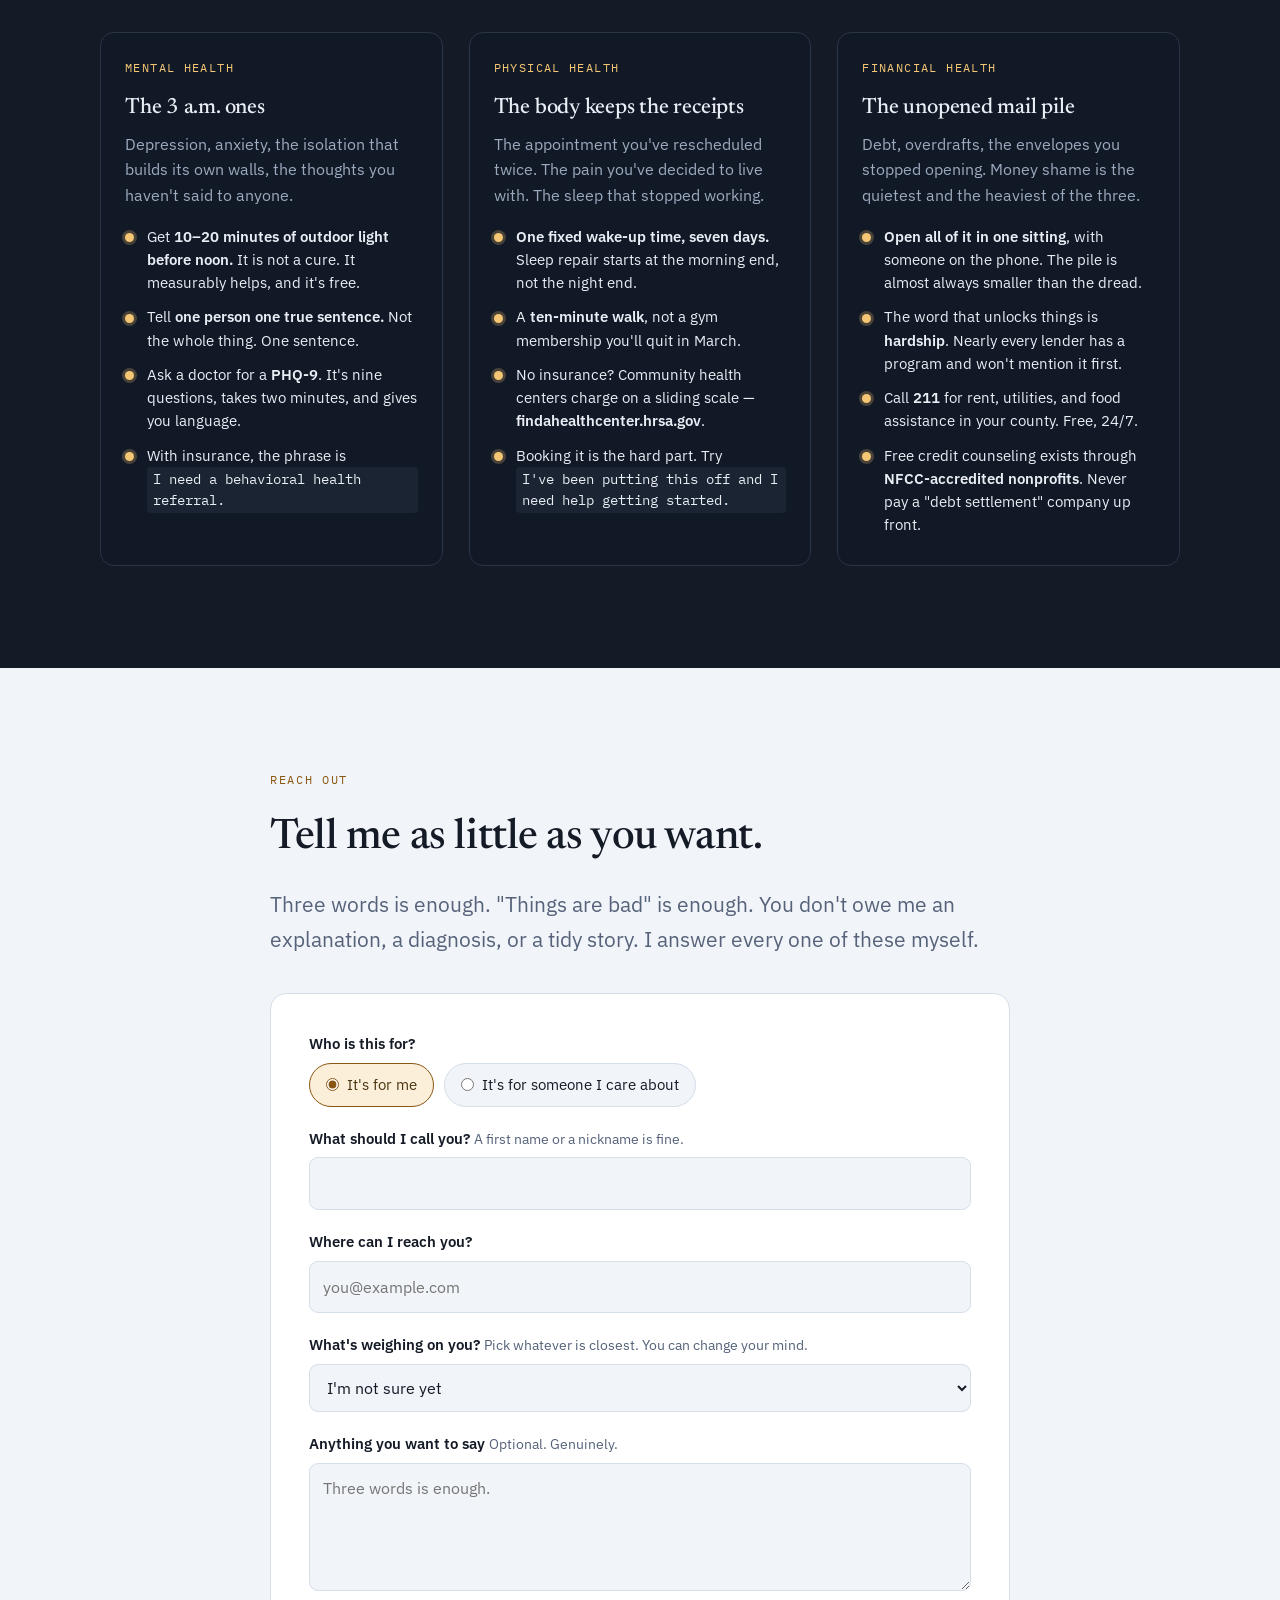
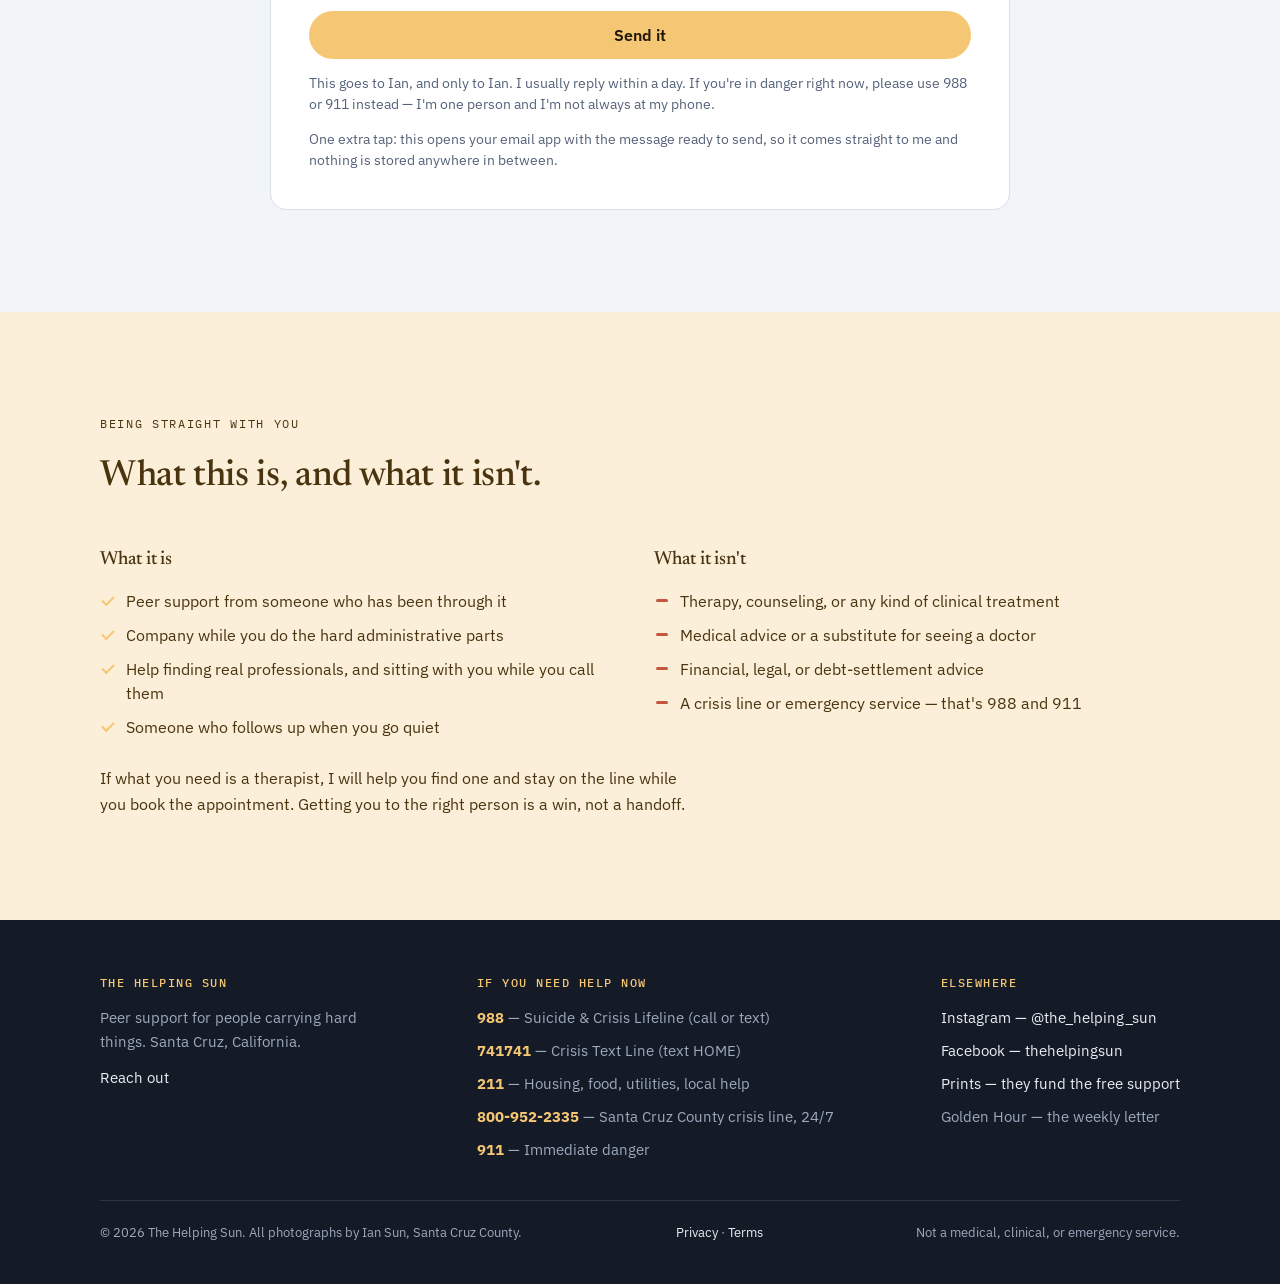
==== commit 17a6c073: "Add "One evening" — the 5 November sunset in sequence A page of its own at /evening: one sunset, 4:2" ====
--- a/site/index.html
+++ b/site/index.html
@@ -317,6 +317,8 @@
 .btn--vote{background:var(--sun);color:#13171f;border-color:var(--sun);font-weight:600}
 .vote-note{font-family:var(--ff-mono);font-size:11px;letter-spacing:.05em;
   text-transform:uppercase;opacity:.55}
+.ev-link{margin:16px 0 0;font-size:15.5px}
+.ev-link a{color:var(--sun);text-decoration:none;border-bottom:1px solid currentColor;padding-bottom:1px}
 dialog.lb{border:0;padding:0;background:#070B12;max-width:100vw;max-height:100vh;width:100%;height:100%}
 dialog.lb::backdrop{background:#070B12}
 .lb-inner{height:100%;display:flex;flex-direction:column;align-items:center;justify-content:center;
@@ -343,6 +345,7 @@
     <span class="note">The Helping Sun is not an emergency service.</span>
   </div>
 </div>
+    <p class="ev-link"><a href="/evening">One evening, in order &mdash; 14 frames of a single sunset &rarr;</a></p>
 
 <header class="site-head">
   <div class="wrap">
